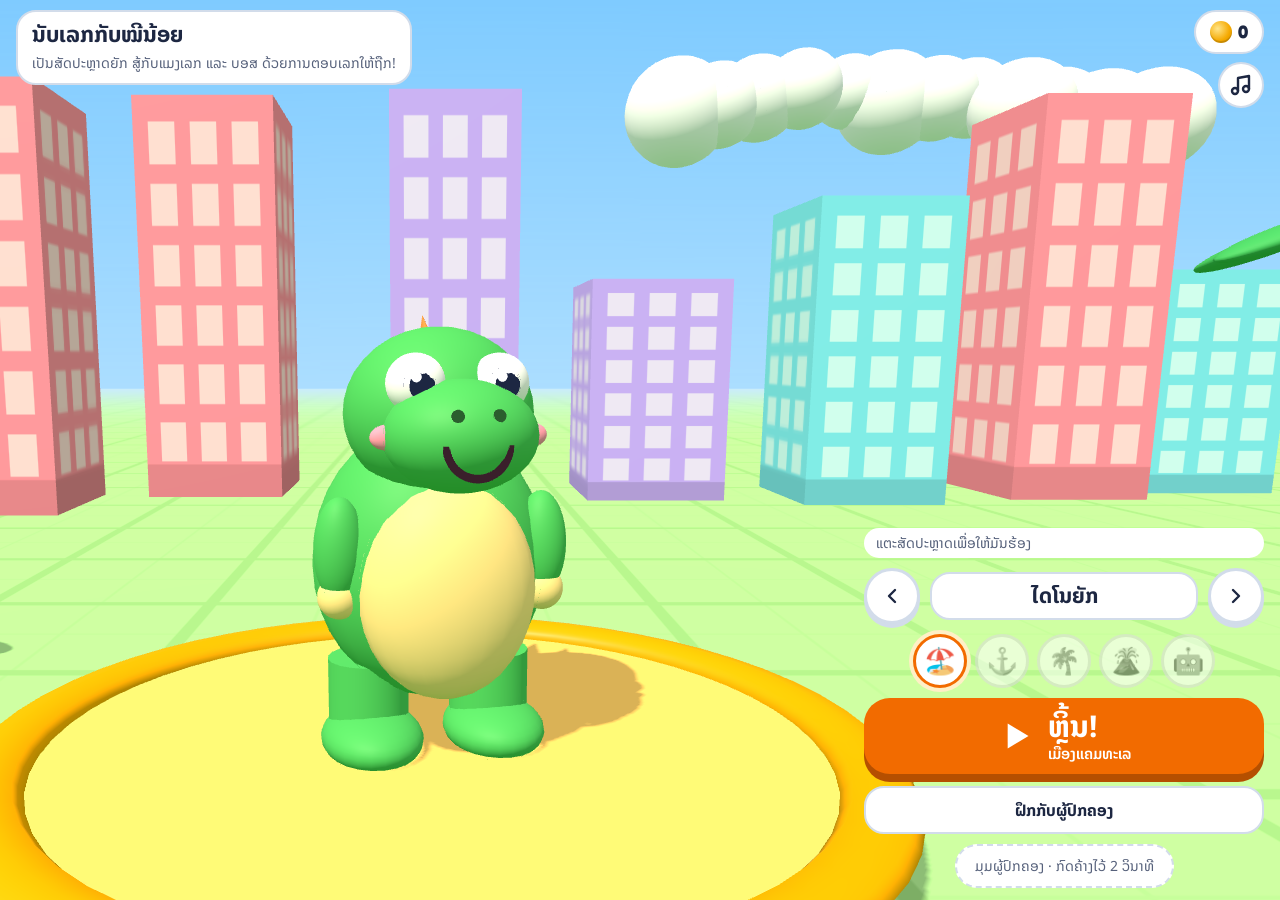
==== index.html @ ca99ade5 "Teach Grade 1 concepts with guided play and independent Lao exercises" ====
<!doctype html>
<html lang="lo">
<head>
<meta charset="utf-8">
<meta name="viewport" content="width=device-width, initial-scale=1, viewport-fit=cover">
<meta name="theme-color" content="#2F8BE0">
<meta name="description" content="ເກມເລກ 3D ສຳລັບເດັກນ້ອຍ · เกมเลข 3D สำหรับเด็ก">
<link rel="manifest" href="manifest.webmanifest">
<link rel="icon" type="image/png" sizes="48x48" href="icons/favicon-48.png">
<link rel="apple-touch-icon" href="icons/apple-touch-icon.png">
<meta name="mobile-web-app-capable" content="yes">
<meta name="apple-mobile-web-app-capable" content="yes">
<meta name="apple-mobile-web-app-status-bar-style" content="black-translucent">
<meta name="apple-mobile-web-app-title" content="ນັບເລກ">
<title>ນັບເລກກັບໝີນ້ອຍ</title>
<link rel="preconnect" href="https://fonts.googleapis.com">
<link rel="preconnect" href="https://fonts.gstatic.com" crossorigin>
<link rel="stylesheet" media="print" onload="this.media='all'" href="https://fonts.googleapis.com/css2?family=Fredoka:wght@500;600;700&family=Mali:wght@400;600;700&display=swap">
<link rel="stylesheet" media="print" onload="this.media='all'" href="https://fonts.googleapis.com/css2?family=Noto+Sans+Lao:wght@400;600;700&display=swap">
<style>
/* Layout: a full-screen 3D city (WebGL canvas) under thin HUD layers. Home shows the chosen monster on a
   stage with toy buttons below; play keeps the question card on top and the joystick and punch buttons
   at the bottom, so the fight happens in the band between them. */
:root {
  --sky-bg: #BFE8FF;
  --card: #FFFFFF; --ink: #1D2742; --ink-soft: #56617B; --line: #D2DCEA; --dim: #E6ECF5; --star-off: #D8DFEA;
  --scrim: rgba(16, 24, 44, 0.55);
  --sun: #F5A900; --sun-soft: #FFF0C6; --on-sun: #1D2742;
  --sky: #2B85DA; --sky-soft: #DCEBFC;
  --leaf: #1E9C5D; --leaf-soft: #D7F2E4;
  --tomato: #E64F3A; --tomato-soft: #FFE0D8;
  --grape: #8056E5; --grape-soft: #EBE2FF;
  --berry: #CF3F74; --berry-soft: #FCE0EB;
  --good: #178A52; --on-good: #FFFFFF;
  --cta: #F26B00; --cta-deep: #B54F00; --on-cta: #FFFFFF;
  --punch: #E64F3A; --punch-deep: #A8301F;
  --badge: #1D2742; --on-badge: #FFFFFF; --focus: #2B85DA;
  --font-text: "Noto Sans Lao", "Phetsarath OT", "Saysettha OT", "Lao UI", system-ui, sans-serif;
  --font-num: "Fredoka", "Noto Sans Lao", "Mali", system-ui, sans-serif;
  --font-emoji: "Apple Color Emoji", "Segoe UI Emoji", "Noto Color Emoji", sans-serif;
  --cell: clamp(22px, 6.6vw, 34px);
}
@media (prefers-color-scheme: dark) {
  :root:not([data-theme="light"]) {
    --sky-bg: #16203A; --card: #1B2338; --ink: #EEF2FB; --ink-soft: #A9B2C8; --line: #2D3852; --dim: #2A3450; --star-off: #36405A;
    --scrim: rgba(0, 0, 0, 0.62);
    --sun: #FFC23D; --sun-soft: #3A3014; --sky: #5FAEF6; --sky-soft: #15304D;
    --leaf: #3BCB84; --leaf-soft: #12382A; --tomato: #FF7A64; --tomato-soft: #40211B;
    --grape: #A88AFF; --grape-soft: #2B2348; --berry: #FF7AA8; --berry-soft: #3F1E2C;
    --good: #3BCB84; --on-good: #0B1F15; --cta: #FF8A2A; --cta-deep: #B95412; --on-cta: #2A1405;
    --punch: #FF7A64; --punch-deep: #B04A38; --badge: #EEF2FB; --on-badge: #111729; --focus: #5FAEF6;
    color-scheme: dark;
  }
}
:root[data-theme="dark"] {
  --sky-bg: #16203A; --card: #1B2338; --ink: #EEF2FB; --ink-soft: #A9B2C8; --line: #2D3852; --dim: #2A3450; --star-off: #36405A;
  --scrim: rgba(0, 0, 0, 0.62);
  --sun: #FFC23D; --sun-soft: #3A3014; --sky: #5FAEF6; --sky-soft: #15304D;
  --leaf: #3BCB84; --leaf-soft: #12382A; --tomato: #FF7A64; --tomato-soft: #40211B;
  --grape: #A88AFF; --grape-soft: #2B2348; --berry: #FF7AA8; --berry-soft: #3F1E2C;
  --good: #3BCB84; --on-good: #0B1F15; --cta: #FF8A2A; --cta-deep: #B95412; --on-cta: #2A1405;
  --punch: #FF7A64; --punch-deep: #B04A38; --badge: #EEF2FB; --on-badge: #111729; --focus: #5FAEF6;
  color-scheme: dark;
}
:root[data-lang="th"] { --font-text: "Mali", "Noto Sans Thai", "Leelawadee UI", "Thonburi", system-ui, sans-serif; }

[data-act="count"]   { --acc: var(--sun);    --acc-soft: var(--sun-soft); }
[data-act="symbols"] { --acc: var(--berry);  --acc-soft: var(--berry-soft); }
[data-act="add"]     { --acc: var(--leaf);   --acc-soft: var(--leaf-soft); }
[data-act="sub"]     { --acc: var(--tomato); --acc-soft: var(--tomato-soft); }
[data-act="ten"]     { --acc: var(--grape);  --acc-soft: var(--grape-soft); }

*, *::before, *::after { box-sizing: border-box; }
[hidden] { display: none !important; }
html, body { height: 100%; overflow: hidden; }
body {
  margin: 0; background: var(--sky-bg); color: var(--ink);
  font-family: var(--font-text); font-size: 17px; line-height: 1.55;
  -webkit-tap-highlight-color: transparent; -webkit-user-select: none; user-select: none; -webkit-touch-callout: none;
}
input { -webkit-user-select: text; user-select: text; }
button { font: inherit; color: inherit; cursor: pointer; touch-action: manipulation; }
:focus-visible { outline: 3px solid var(--focus); outline-offset: 3px; }
h1, h2, h3 { text-wrap: balance; }
.num { font-family: var(--font-num); font-variant-numeric: tabular-nums; }
.sr { position: absolute; width: 1px; height: 1px; overflow: hidden; clip: rect(0 0 0 0); white-space: nowrap; }
svg.i { width: 24px; height: 24px; fill: none; stroke: currentColor; stroke-width: 2.4; stroke-linecap: round; stroke-linejoin: round; }

#stage { position: fixed; inset: 0; width: 100%; height: 100%; display: block; touch-action: none; }
.screen {
  position: fixed; inset: 0; z-index: 2; display: flex; flex-direction: column; gap: 10px; pointer-events: none;
  padding-top: calc(10px + env(safe-area-inset-top, 0px));
  padding-bottom: calc(12px + env(safe-area-inset-bottom, 0px));
  padding-left: max(16px, env(safe-area-inset-left, 0px));
  padding-right: max(16px, env(safe-area-inset-right, 0px));
}
.screen > * { pointer-events: auto; }
.screen > .pass { pointer-events: none; flex: 1; min-height: 60px; }

.round-btn {
  width: 46px; height: 46px; flex: none; border-radius: 50%; padding: 0;
  display: grid; place-items: center; background: var(--card); border: 2.5px solid var(--line);
}
.round-btn.off { opacity: 0.5; }
.coin-chip {
  display: inline-flex; align-items: center; gap: 6px; min-height: 44px; padding: 0 14px;
  border-radius: 999px; background: var(--card); border: 2.5px solid var(--line); font-weight: 700; font-size: 18px;
}
.coin {
  width: 22px; height: 22px; flex: none; border-radius: 50%;
  background: radial-gradient(circle at 35% 35%, #FFE58A, #F5A900 60%, #C98A00);
  box-shadow: inset 0 -2px 0 rgba(0, 0, 0, 0.15);
}

/* ---------- home ---------- */
.home-top { display: flex; align-items: flex-start; justify-content: space-between; gap: 10px; }
.title-card { min-width: 0; padding: 8px 14px 10px; border-radius: 20px; background: var(--card); border: 2.5px solid var(--line); }
.title-card h1 { margin: 0; font-size: 22px; line-height: 1.35; }
.title-card p { margin: 2px 0 0; font-size: 14px; line-height: 1.5; color: var(--ink-soft); }
.top-tools { display: flex; flex-direction: column; align-items: flex-end; gap: 8px; flex: none; }
.voice-warn { margin: 0; padding: 8px 12px; border-radius: 14px; background: var(--sun-soft); font-size: 14px; }
.no3d { display: grid; gap: 10px; justify-items: center; padding: 16px; border-radius: 20px; background: var(--card); text-align: center; }
.no3d p { margin: 0; }
.hint-tap { align-self: center; padding: 4px 12px; border-radius: 999px; background: var(--card); color: var(--ink-soft); font-size: 14px; }
.monster-row { display: grid; grid-template-columns: auto 1fr auto; align-items: center; gap: 10px; }
.nav-btn {
  width: 56px; height: 56px; padding: 0; border-radius: 50%; display: grid; place-items: center;
  background: var(--card); border: 3px solid var(--line); box-shadow: 0 4px 0 var(--line);
}
.nav-btn:active { transform: translateY(3px); box-shadow: 0 1px 0 var(--line); }
.monster-card { min-width: 0; display: grid; gap: 4px; justify-items: center; padding: 8px 12px; border-radius: 20px; background: var(--card); border: 2.5px solid var(--line); text-align: center; }
.monster-card strong { font-size: 21px; line-height: 1.35; }
.monster-card small { font-size: 14px; color: var(--ink-soft); }
.buy-btn { display: inline-flex; align-items: center; gap: 6px; min-height: 44px; padding: 0 16px; border: 0; border-radius: 999px; background: var(--sun); color: var(--on-sun); font-weight: 700; }
.cities { display: flex; justify-content: center; gap: 8px; }
.city-chip {
  position: relative; width: 54px; height: 54px; padding: 0; border-radius: 50%; display: grid; place-items: center;
  background: var(--card); border: 3px solid var(--line); font-family: var(--font-emoji); font-size: 26px; line-height: 1;
}
.city-chip[aria-pressed="true"] { border-color: var(--cta); box-shadow: 0 0 0 4px var(--sun-soft); }
.city-chip:disabled { filter: grayscale(1); opacity: 0.55; cursor: default; }
.city-chip .done-mark {
  position: absolute; top: -4px; right: -4px; width: 22px; height: 22px; border-radius: 50%; display: grid; place-items: center;
  background: var(--good); color: var(--on-good); font-family: var(--font-num); font-size: 13px; font-weight: 700;
}
.play-btn {
  display: flex; align-items: center; justify-content: center; gap: 12px; min-height: 76px; padding: 6px 18px;
  border: 0; border-radius: 26px; background: var(--cta); color: var(--on-cta); box-shadow: 0 8px 0 var(--cta-deep);
  font-size: 30px; font-weight: 700; line-height: 1.2; text-align: left;
}
.play-btn:active { transform: translateY(5px); box-shadow: 0 3px 0 var(--cta-deep); }
.play-btn small { display: block; font-size: 15px; font-weight: 600; }
.play-btn svg { width: 40px; height: 40px; fill: currentColor; }
.home-actions { display: grid; gap: 12px; }
.home-actions .play-btn:disabled { opacity: 0.55; cursor: default; }
.home-foot { display: flex; justify-content: center; }
.gate { position: relative; overflow: hidden; min-height: 44px; padding: 0 18px; border-radius: 999px; background: var(--card); border: 2px dashed var(--line); color: var(--ink-soft); font-size: 14px; }
.gate-fill { position: absolute; inset: 0; background: var(--dim); transform: scaleX(0); transform-origin: left; }
.gate.holding .gate-fill { transform: scaleX(1); transition: transform 2s linear; }
.gate-text { position: relative; }

/* ---------- practice with a grown-up ---------- */
.practice {
  position: fixed; inset: 0; z-index: 2; overflow-y: auto; overscroll-behavior: contain;
  background: var(--sky-soft);
  padding: max(12px, env(safe-area-inset-top)) max(12px, env(safe-area-inset-right))
    max(16px, env(safe-area-inset-bottom)) max(12px, env(safe-area-inset-left));
}
.practice-shell { max-width: 560px; margin: 0 auto; display: grid; gap: 12px; }
.practice-header { display: flex; align-items: center; gap: 10px; }
.practice-header h1 { font-size: clamp(20px, 5.2vw, 27px); margin: 0; }
.practice-panel { display: grid; gap: 12px; padding: clamp(12px, 4vw, 24px); border: 2px solid var(--line); border-radius: 22px; background: var(--card); }
.practice-panel h2, .practice-panel p { margin: 0; }
.practice-panel h2 { font-size: 20px; }
.practice-rounds, .practice-answer-actions { display: flex; gap: 8px; }
.practice-rounds .btn, .practice-answer-actions .btn { flex: 1; min-width: 0; padding-inline: 8px; }
.practice-rounds [aria-pressed="true"] { background: var(--sky-soft); border-color: var(--sky); }
.practice-outcome { display: grid; gap: 8px; }
.practice-drawing { display: grid; gap: 8px; }
.practice-drawing-head { display: flex; align-items: center; justify-content: space-between; gap: 8px; }
.practice-drawing-head h3 { margin: 0; font-size: 16px; }
.practice-drawing-head .practice-creature { --creature-size: 42px; }
.practice-drawing-title { display: flex; align-items: center; gap: 4px; }
.practice-canvas {
  display: block; width: 100%; height: clamp(124px, 24dvh, 235px); min-height: 124px;
  border-radius: 14px; outline: 2px solid var(--line); outline-offset: -2px;
  background: #fff; touch-action: none; cursor: crosshair;
}
.practice-canvas[data-sides] {
  background: #fff repeating-linear-gradient(to bottom, #a8bbd1 0 4px, transparent 4px 9px) center / 1px 100% no-repeat;
}
.practice-sketch-tools { display: flex; gap: 8px; }
.practice-sketch-tools .btn, .practice-drawing-head .btn { min-height: 44px; padding-inline: 9px; font-size: 14px; }
.practice-ink { display: grid; place-items: center; width: 44px; }
.practice-ink::before { content: ""; background: var(--ink-color); width: 19px; height: 19px; border-radius: 50%; }
.practice-ink[aria-pressed="true"] { border-color: var(--focus); }
.practice-sketch-tools .btn:disabled { opacity: 0.55; cursor: default; }
.practice-lesson {
  display: flex; align-items: center; gap: 12px; padding: 12px;
  background: var(--card); border: 2px solid var(--line); border-radius: 16px; text-align: start;
}
.practice-lesson:hover { border-color: var(--sky); }
.practice-lesson strong, .practice-lesson small { display: block; }
.practice-lesson small { color: var(--ink-soft); }
.practice-lesson .lesson-level { font-weight: 700; }
.practice-sign {
  display: grid; place-items: center; flex: 0 0 58px; height: 58px; border-radius: 12px;
  background: var(--sun-soft);
}
#practiceSub .practice-sign { background: var(--sky-soft); }
#practiceCompareLesson .practice-sign { background: var(--leaf-soft); }
#practiceFill .practice-sign { background: var(--grape-soft); }
.practice-progress { display: flex; align-items: baseline; justify-content: space-between; gap: 8px; }
.practice-progress span { color: var(--ink-soft); white-space: nowrap; font-size: 15px; }
.practice-equation { display: flex; align-items: center; justify-content: center; gap: 8px; font-size: clamp(32px, 9vw, 48px); font-weight: 700; line-height: 1.1; }
.practice-equation .blank { display: grid; place-items: center; min-width: 48px; min-height: 48px; padding: 0 5px; border: 2px dashed var(--sky); border-radius: 12px; }
.practice-bond { display: grid; grid-template-columns: 1fr 1fr; justify-items: center; width: min(100%, 220px); margin: 0 auto; }
.practice-bond small { font: 600 14px/1.5 var(--font-text); color: var(--ink-soft); }
#practiceBondWholeLabel { grid-column: 1 / -1; }
.practice-bond span {
  display: grid; place-items: center; width: 52px; height: 52px; border: 2px solid var(--sky);
  border-radius: 12px; background: var(--sky-soft); font-size: 30px; font-weight: 700; line-height: 1;
}
#practiceBondWhole { grid-column: 1 / -1; background: var(--card); }
#practiceBondOther { border-color: var(--sun); background: var(--sun-soft); }
.practice-bond .blank { border-style: dashed; }
.practice-equation .filled, .practice-bond .filled {
  padding-inline: 6px; border-radius: 8px; background: var(--leaf-soft); box-shadow: inset 0 -3px var(--leaf);
}
.practice-bond-links { grid-column: 1 / -1; width: 50%; height: 26px; display: grid; grid-template-columns: 1fr 1fr; }
.practice-bond-links::before, .practice-bond-links::after {
  content: ""; background: linear-gradient(to bottom right, transparent calc(50% - 1px), var(--ink-soft) 50%, transparent calc(50% + 1px));
}
.practice-bond-links::after { transform: scaleX(-1); }
.practice-instruction { display: flex; justify-content: space-between; align-items: center; gap: 8px; font-weight: 700; }
#practiceSpeak { font-family: var(--font-emoji); font-size: 23px; }
.practice-compare { display: grid; grid-template-columns: repeat(2, minmax(0, 1fr)); gap: 8px; }
.practice-compare-row {
  display: grid; align-content: start; min-width: 0; min-height: 48px; gap: 4px; padding: 6px;
  text-align: start; color: var(--ink); border: 2px solid var(--sky); border-radius: 10px; background: var(--sky-soft);
}
.practice-compare-row[data-second] { background: var(--sun-soft); }
.practice-compare-row[data-second]:enabled { border-color: var(--sun); }
.practice-compare-row:enabled { box-shadow: 0 3px 0 var(--line); }
.practice-compare-row:enabled:active { transform: translateY(2px); }
.practice-compare-row:disabled { opacity: 1; cursor: default; border-color: transparent; }
.practice-compare-row[data-wrong] { border-style: dashed; }
.practice-compare-row strong { font-size: 14px; }
.practice-compare-stars { display: grid; grid-template-columns: repeat(5, minmax(0, 1fr)); gap: 2px; }
.practice-compare-stars > span {
  display: grid; place-items: center; min-height: 25px; border: 1px solid transparent;
  border-radius: 6px; color: var(--ink); font-size: clamp(15px, 5vw, 24px); line-height: 1;
}
.practice-compare-stars .extra { border: 1px dashed var(--ink-soft); background: var(--card); }
.practice-compare-stars .empty { border: 1px dotted var(--ink-soft); opacity: 0.55; }
.practice-creature {
  display: inline-block; flex: none; width: var(--creature-size, 36px); max-width: 100%; aspect-ratio: 1;
  background: url("icons/practice-creatures.webp") var(--species, 0%) var(--stage, 0%) / 400% 300% no-repeat;
}
.practice-creature[data-species="sub"] { --species: 33.3333%; }
.practice-creature[data-species="compare"] { --species: 66.6667%; }
.practice-creature[data-species="fill"] { --species: 100%; }
.practice-creature[data-stage="1"] { --stage: 50%; }
.practice-creature[data-stage="2"] { --stage: 100%; }
.practice-sign .practice-creature { --creature-size: 55px; }
.practice-compare-stars .practice-creature { --creature-size: 30px; max-width: calc(100% - 3px); }
.practice-part .practice-creature { --creature-size: 30px; }
.practice-companion { display: flex; align-items: center; gap: 10px; padding: 8px 12px; border-radius: 14px; background: var(--leaf-soft); }
.practice-companion .practice-creature { --creature-size: 66px; }
.practice-companion strong, .practice-companion small { display: block; }
#practiceGrowth .practice-creature { animation: pop 0.35s ease-out; }
.practice-tray {
  width: min(100%, 332px); margin: 0 auto; display: grid; grid-template-columns: repeat(5, minmax(0, 1fr));
  gap: clamp(3px, 1.4vw, 8px); padding: 6px; border-radius: 14px; background: var(--sky-soft);
}
.practice-cell {
  display: grid; place-items: center; position: relative;
  min-width: 0; min-height: 44px; padding: 0; aspect-ratio: 1;
  border: 2px solid transparent; border-radius: 10px;
  background: #DCEBFC; color: #174B7D; font-size: clamp(22px, 7vw, 34px); line-height: 1;
}
.practice-cell:disabled { cursor: default; }
.practice-cell.empty { border: 2px dashed var(--sky); background: var(--card); color: var(--ink-soft); }
.practice-cell.added { background: #FFE29A; color: #774300; border-radius: 50%; animation: pop 0.2s ease-out; }
.practice-cell.removed { border: 2px dashed var(--line); background: var(--card); color: var(--ink-soft); }
.practice-cell[data-next] { border: 3px solid var(--ink); box-shadow: 0 0 0 2px var(--card); }
.practice-cell[data-next]::after {
  content: "👆"; position: absolute; right: -3px; bottom: -3px; font: 19px/1 var(--font-emoji); pointer-events: none;
}
.practice-tray[data-count-added] .practice-cell:not(.added) { opacity: 0.6; }
.practice-cell[data-count]::after {
  content: attr(data-count); position: absolute; bottom: -1px; right: -1px; display: grid; place-items: center;
  min-width: 19px; height: 19px; padding-inline: 2px; border-radius: 50%;
  background: #774300; color: white; font: 700 14px/1 var(--font-num);
}
.practice-counting { display: grid; gap: 4px; }
.practice-number-line { position: relative; padding: 30px 0 0; margin: 0 15px; }
.practice-ticks { position: relative; height: 30px; border-top: 2px solid var(--ink-soft); }
.practice-tick { position: absolute; top: -1px; width: 10%; }
.practice-tick:last-child { width: 0; }
.practice-tick::before {
  content: ""; position: absolute; left: -2px; top: -3px; width: 4px; height: 6px; background: var(--ink-soft);
}
.practice-tick.start::before {
  top: -5px; left: -5px; width: 10px; height: 10px; background: var(--card); border: 2px solid var(--ink); border-radius: 50%;
}
.practice-tick.hop::after {
  content: ""; position: absolute; bottom: 100%; left: 0; width: 100%; height: 11px;
  border: 2px solid var(--sky); border-bottom: 0; border-radius: 50% 50% 0 0 / 100% 100% 0 0;
}
.practice-tick > span {
  position: absolute; top: 5px; left: 0; transform: translateX(-50%); min-width: 20px; padding: 0 2px;
  border-radius: 5px; text-align: center; font-size: 15px; font-weight: 700; line-height: 21px;
}
.practice-tick.current > span { background: var(--ink); color: var(--card); }
.practice-number-line .practice-creature {
  --creature-size: 28px; position: absolute; top: -2px; transform: translateX(-50%); transition: left 160ms ease-out;
}
.practice-count { display: flex; flex-wrap: wrap; justify-content: center; gap: 4px 8px; font-size: 15px; font-weight: 700; }
.practice-count span { padding: 2px 8px; border-radius: 6px; background: var(--sky-soft); }
.practice-count span + span { background: var(--sun-soft); }
.practice-choices { display: grid; grid-template-columns: repeat(3, minmax(0, 1fr)); gap: 8px; }
.practice-choices .btn { min-height: 52px; padding: 0; font-size: 28px; }
.practice-choices small { display: block; font: 600 14px/1.4 var(--font-text); }
.practice-choices[data-groups] { grid-template-columns: 1fr; }
.practice-choices[data-groups] button:not([value="="]) { display: none; }
.practice-choices[data-groups] button[value="="] { display: flex; gap: 8px; align-items: center; justify-content: center; }
.practice-choices [data-wrong] { border-color: var(--sun); background: var(--sun-soft); }
.practice-model { display: grid; gap: 10px; padding: 12px; border: 2px solid var(--line); border-radius: 16px; }
.practice-model h3 { margin: 0; font-size: 17px; }
.practice-model-stars {
  display: grid; padding: 5px; border: 2px solid var(--sky); border-radius: 12px;
  min-width: 0; gap: 3px; transition: gap 0.2s;
}
.practice-model-stars[data-split] { gap: 14px; border-color: transparent; }
.practice-part {
  display: grid; grid-auto-flow: column; grid-auto-columns: minmax(0, 1fr); place-items: center;
  min-height: 42px; min-width: 0; border: 2px solid transparent; border-radius: 7px;
  background: #DCEBFC; color: #174B7D; font-size: clamp(16px, 4.5vw, 25px); line-height: 1;
}
.practice-part.other { background: #FFE29A; color: #774300; border-radius: 999px; }
.practice-model-stars[data-split] .practice-part:first-child { border: 2px dashed #3873A9; }
.practice-model-labels { display: flex; flex-wrap: wrap; gap: 4px 8px; font-size: 14px; font-weight: 700; }
.practice-model-labels span { padding: 2px 8px; border-radius: 7px; background: #DCEBFC; color: #174B7D; }
.practice-model-labels span + span { border-radius: 999px; background: #FFE29A; color: #774300; }
.practice-model-equation { text-align: center; font-size: 30px; font-weight: 700; line-height: 1.25; }
.practice-guide { padding: 0 12px; border-radius: 12px; background: var(--sky-soft); font-size: 15px; }
.practice-guide summary { min-height: 44px; padding-block: 10px; cursor: pointer; font-weight: 700; }
.practice-guide[open] > span { display: block; padding-bottom: 10px; }
.practice .btn.cta { background: var(--sun); border-color: var(--sun); color: var(--on-sun); box-shadow: 0 4px 0 var(--cta-deep); }

/* ---------- play: HUD and question card ---------- */
.hud { display: flex; align-items: center; gap: 8px; }
.hud-mid { flex: 1; min-width: 0; display: flex; justify-content: center; }
.pips { display: flex; gap: 5px; padding: 9px 12px; border-radius: 999px; background: var(--card); border: 2.5px solid var(--line); }
.pip { width: 16px; height: 16px; border-radius: 5px; background: var(--dim); }
.pip.on { background: var(--sun); }
.boss-bar { width: 100%; max-width: 240px; display: grid; gap: 4px; padding: 5px 12px 7px; border-radius: 14px; background: var(--card); border: 2.5px solid var(--line); font-size: 14px; font-weight: 700; line-height: 1.3; }
.hp { display: block; height: 12px; overflow: hidden; border-radius: 999px; background: var(--dim); }
.hp-fill { display: block; width: 100%; height: 100%; border-radius: 999px; background: var(--good); transition: width 0.4s ease, background-color 0.3s; }
.hp-fill.mid { background: var(--sun); }
.hp-fill.low { background: var(--tomato); }

.qcard {
  width: 100%; max-width: 560px; margin: 0 auto; display: flex; flex-direction: column; gap: 8px;
  padding: 10px 12px 12px; border-radius: 22px; background: var(--card); border: 2.5px solid var(--line);
  box-shadow: 0 6px 0 rgba(16, 36, 28, 0.14);
}
.q-head { display: flex; align-items: center; gap: 10px; }
.q-bear, .cut-bear {
  width: 46px; height: 46px; flex: none; padding: 0; border-radius: 50%; display: grid; place-items: center;
  background: var(--sun-soft); border: 2.5px solid var(--sun); font-family: var(--font-emoji); font-size: 26px; line-height: 1;
}
.talk { animation: talk 0.45s ease-in-out 2; }
#prompt { flex: 1; min-width: 0; margin: 0; font-size: 18px; font-weight: 600; line-height: 1.6; }
:root[data-lang="lo"] #prompt, :root[data-lang="lo"] #cutText { line-height: 1.75; }
#scene { display: flex; flex-direction: column; gap: 6px; }
#scene:empty { display: none; }
.scene-body { display: flex; flex-direction: column; align-items: center; gap: 6px; }
.trays { display: flex; flex-direction: column; align-items: center; gap: 6px; }
.tray { display: grid; grid-template-columns: repeat(5, var(--cell)); gap: 4px; padding: 6px; border-radius: 12px; background: var(--acc-soft); }
.tray.none { display: block; padding: 8px 16px; color: var(--ink-soft); font-size: 15px; }
.obj {
  position: relative; width: var(--cell); height: var(--cell); padding: 0; border: 0; border-radius: 9px;
  display: grid; place-items: center; background: transparent;
  font-family: var(--font-emoji); font-size: calc(var(--cell) * 0.66); line-height: 1;
}
button.obj:active { transform: scale(0.9); }
.obj.counted { background: var(--card); }
.obj.counted::after {
  content: attr(data-n); position: absolute; top: -7px; right: -7px; min-width: 21px; height: 21px; padding: 0 5px;
  border-radius: 11px; background: var(--badge); color: var(--on-badge); font: 600 13px/21px var(--font-num); text-align: center;
}
.obj.pop { animation: pop 0.32s ease; }
.obj.wiggle { animation: shake 0.3s ease; }
.obj.leaving { outline: 2px dashed var(--ink-soft); outline-offset: -3px; }
.obj.leaving .emo { opacity: 0.25; filter: grayscale(1); }
.obj.slot { border: 2px dashed var(--acc); background: var(--card); }
.obj.slot .emo { opacity: 0; }
.obj.slot.counted .emo { opacity: 0.4; }
.plus { font-size: 30px; font-weight: 700; line-height: 1; color: var(--ink-soft); }
.scene-foot { display: flex; align-items: center; justify-content: space-between; gap: 8px; color: var(--ink-soft); font-size: 13px; }
.recount { display: inline-flex; align-items: center; gap: 4px; min-height: 40px; padding: 0 12px; border-radius: 999px; border: 2px solid var(--line); background: var(--card); color: var(--ink); font-size: 14px; }
.recount svg.i { width: 16px; height: 16px; }
.expr { display: flex; align-items: center; justify-content: center; gap: 10px; font-size: 34px; font-weight: 700; line-height: 1; padding-block: 2px; }
.expr:empty { display: none; }
.expr .unit { font-family: var(--font-text); font-size: 20px; font-weight: 600; }
.expr .q, .big-eq .q, .sym .q {
  display: inline-grid; place-items: center; min-width: 46px; height: 46px; padding: 0 6px;
  border: 3px dashed var(--acc); border-radius: 12px;
}
.expr .q.filled, .big-eq .q.filled, .sym .q.filled { border-style: solid; border-color: var(--good); background: var(--good); color: var(--on-good); }
.big-eq { display: flex; align-items: center; justify-content: center; gap: 10px; flex-wrap: wrap; font-size: 44px; font-weight: 700; line-height: 1; padding-block: 4px; }
.help-row { display: flex; flex-direction: column; align-items: center; gap: 6px; color: var(--ink-soft); font-size: 14px; text-align: center; }
.help-btn { min-height: 44px; padding: 0 16px; border-radius: 999px; border: 2px dashed var(--acc); background: var(--acc-soft); color: var(--ink); font-size: 15px; font-weight: 600; }
.sym { --cell: 15px; display: grid; grid-template-columns: 1fr auto 1fr; align-items: start; gap: 8px; width: 100%; }
@media (min-width: 480px) { .sym { --cell: 20px; } }
.sym-col { display: flex; flex-direction: column; align-items: center; gap: 6px; min-width: 0; }
.sym-num { font-size: 44px; font-weight: 700; line-height: 1.1; }
.sym .tray { gap: 3px; padding: 5px; }
.dot { width: var(--cell); height: var(--cell); border-radius: 50%; background: var(--acc); }
.dot.extra { background: var(--sun); box-shadow: 0 0 0 3px var(--sun-soft); }
.float.combo { background: var(--sun); color: var(--on-sun); font-size: 20px; }
#game .qcard { background: var(--card); }
@supports (background: color-mix(in srgb, red 50%, transparent)) {
  #game .qcard { background: color-mix(in srgb, var(--card) 90%, transparent); }
}
/* phones held upright: only the padding gets tighter; text, numbers and things to tap keep their size */
@media (orientation: portrait) {
  #game .qcard { gap: 6px; padding: 8px 10px 10px; border-radius: 20px; }
  #game #prompt { line-height: 1.5; }
}
.combo-tag { align-self: center; padding: 3px 14px; border-radius: 999px; background: var(--sun); color: var(--on-sun); font-size: 15px; font-weight: 700; }

/* ---------- play: thumbs ---------- */
.controls { position: fixed; inset: auto 0 0 0; z-index: 5; height: 0; pointer-events: none; }
.act-btn, .super-btn { position: fixed; pointer-events: auto; border: 0; display: grid; place-items: center; }
.act-btn {
  right: max(18px, calc(env(safe-area-inset-right, 0px) + 12px)); bottom: calc(22px + env(safe-area-inset-bottom, 0px));
  width: 96px; height: 96px; border-radius: 50%; background: var(--punch); box-shadow: 0 7px 0 var(--punch-deep);
  font-family: var(--font-emoji); font-size: 46px; line-height: 1;
}
.act-btn:active { transform: translateY(5px); box-shadow: 0 2px 0 var(--punch-deep); }
.super-btn {
  right: max(126px, calc(env(safe-area-inset-right, 0px) + 120px)); bottom: calc(34px + env(safe-area-inset-bottom, 0px));
  width: 74px; height: 74px; padding: 6px; border-radius: 50%;
  background: conic-gradient(var(--sun) calc(var(--charge, 0) * 120deg), var(--dim) 0);
}
.super-btn span { width: 100%; height: 100%; border-radius: 50%; display: grid; place-items: center; background: var(--card); font-family: var(--font-emoji); font-size: 30px; line-height: 1; }
.super-btn.ready { animation: ready 0.9s ease-in-out infinite; }
.controls.off .act-btn, .controls.off .super-btn { opacity: 0.4; }
.stick-hint {
  position: fixed; left: max(18px, env(safe-area-inset-left, 0px)); bottom: calc(36px + env(safe-area-inset-bottom, 0px));
  max-width: calc(100% - 260px); padding: 6px 12px; border-radius: 999px; background: var(--card); color: var(--ink-soft); font-size: 14px; line-height: 1.5;
}
.joy { position: fixed; z-index: 6; width: 132px; height: 132px; margin: -66px 0 0 -66px; border-radius: 50%; background: rgba(255, 255, 255, 0.28); border: 3px solid rgba(255, 255, 255, 0.8); pointer-events: none; }
.joy-knob { position: absolute; left: 50%; top: 50%; width: 58px; height: 58px; margin: -29px 0 0 -29px; border-radius: 50%; background: rgba(255, 255, 255, 0.92); box-shadow: 0 3px 8px rgba(0, 0, 0, 0.25); }

/* ---------- story scenes ---------- */
.cut {
  position: fixed; z-index: 8; left: 0; right: 0; bottom: 0; pointer-events: none;
  padding-top: 14px; padding-bottom: calc(18px + env(safe-area-inset-bottom, 0px));
  padding-left: max(16px, env(safe-area-inset-left, 0px)); padding-right: max(16px, env(safe-area-inset-right, 0px));
}
.cut-box {
  pointer-events: auto; max-width: 620px; margin: 0 auto; display: flex; align-items: center; gap: 12px;
  padding: 12px 14px; border-radius: 22px; background: var(--card); border: 3px solid var(--line); box-shadow: 0 8px 0 rgba(0, 0, 0, 0.15);
  animation: rise-in 0.35s ease;
}
#cutText { flex: 1; min-width: 0; margin: 0; font-size: 19px; font-weight: 600; line-height: 1.6; }
.cut-skip {
  position: fixed; z-index: 9; top: calc(12px + env(safe-area-inset-top, 0px)); right: max(16px, env(safe-area-inset-right, 0px));
  min-height: 44px; padding: 0 18px; border-radius: 999px; background: var(--card); border: 2.5px solid var(--line); font-weight: 700;
}

/* ---------- floating numbers, toast, win card ---------- */
.floats { position: fixed; inset: 0; z-index: 7; pointer-events: none; overflow: hidden; }
.float { position: absolute; padding: 2px 12px; border-radius: 999px; font-size: 22px; font-weight: 700; white-space: nowrap; transform: translate(-50%, -100%); animation: rise 0.95s ease-out forwards; }
.float.dmg { background: var(--punch); color: var(--on-cta); font-family: var(--font-num); font-size: 26px; }
.float.coin { background: var(--sun); color: var(--on-sun); font-family: var(--font-num); }
.float.say { background: var(--card); color: var(--ink); font-size: 18px; }
.toast {
  position: fixed; z-index: 20; left: 50%; bottom: calc(140px + env(safe-area-inset-bottom, 0px)); translate: -50% 0;
  max-width: calc(100% - 32px); padding: 10px 20px; border-radius: 999px; background: var(--badge); color: var(--on-badge);
  font-size: 17px; font-weight: 700; text-align: center; animation: pop 0.35s ease;
}
.overlay {
  position: fixed; inset: 0; z-index: 30; display: grid; place-items: center; background: var(--scrim);
  padding-top: calc(20px + env(safe-area-inset-top, 0px)); padding-bottom: calc(20px + env(safe-area-inset-bottom, 0px));
  padding-left: max(16px, env(safe-area-inset-left, 0px)); padding-right: max(16px, env(safe-area-inset-right, 0px));
}
.win-card { width: 100%; max-width: 420px; display: grid; gap: 10px; justify-items: center; padding: 24px 20px; border-radius: 28px; background: var(--card); text-align: center; animation: pop 0.45s ease; }
.win-card h2 { margin: 0; font-size: 30px; line-height: 1.35; }
.win-card p { margin: 0; color: var(--ink-soft); font-size: 17px; }
.rating { display: flex; gap: 10px; color: var(--star-off); }
.rating svg { width: 54px; height: 54px; }
.rating .on { color: var(--sun); }
.win-coins { display: inline-flex; align-items: center; gap: 8px; padding: 6px 16px; border-radius: 999px; background: var(--sun-soft); font-weight: 700; }
.win-actions { display: grid; gap: 12px; width: 100%; margin-top: 6px; }
.btn { min-height: 60px; padding: 0 20px; border-radius: 20px; background: var(--card); border: 2.5px solid var(--line); box-shadow: 0 5px 0 var(--line); font-size: 20px; font-weight: 700; }
.btn:active { transform: translateY(4px); box-shadow: 0 1px 0 var(--line); }
.btn.cta { background: var(--cta); border-color: var(--cta); color: var(--on-cta); box-shadow: 0 5px 0 var(--cta-deep); }
.btn.small { min-height: 48px; font-size: 16px; box-shadow: none; }
.btn.small:active { transform: none; }
.btn.warn { background: var(--tomato); border-color: var(--tomato); color: var(--on-cta); }

/* ---------- parent corner ---------- */
.sheet-wrap { position: fixed; inset: 0; z-index: 40; display: flex; align-items: flex-end; justify-content: center; padding-top: calc(24px + env(safe-area-inset-top, 0px)); background: var(--scrim); }
.sheet {
  width: 100%; max-width: 600px; max-height: 100%; overflow: auto; background: var(--card); border-radius: 26px 26px 0 0;
  padding-top: 18px; padding-bottom: calc(26px + env(safe-area-inset-bottom, 0px));
  padding-left: max(18px, env(safe-area-inset-left, 0px)); padding-right: max(18px, env(safe-area-inset-right, 0px));
  -webkit-user-select: text; user-select: text;
}
.sheet-head { display: flex; align-items: center; justify-content: space-between; gap: 12px; margin-bottom: 8px; }
.sheet h2 { margin: 0; font-size: 24px; }
.sheet h3 { margin: 22px 0 8px; font-size: 18px; }
.sheet-note { margin: 4px 0 10px; color: var(--ink-soft); font-size: 15px; }
.lang-row { display: grid; gap: 6px; margin-top: 10px; }
.lang-row > span { font-size: 15px; font-weight: 600; color: var(--ink-soft); }
.seg { display: grid; grid-template-columns: 1fr 1fr; gap: 4px; padding: 4px; border-radius: 16px; background: var(--dim); }
.seg button { min-height: 48px; border: 0; border-radius: 12px; background: transparent; color: var(--ink-soft); font-size: 18px; font-weight: 700; }
.seg button[aria-checked="true"] { background: var(--card); color: var(--ink); box-shadow: 0 2px 0 var(--line); }
.seg button[data-lang="lo"] { font-family: "Noto Sans Lao", system-ui, sans-serif; }
.seg button[data-lang="th"] { font-family: "Mali", "Noto Sans Thai", system-ui, sans-serif; }
.field { display: grid; gap: 6px; margin-top: 10px; }
.field label { font-size: 15px; font-weight: 600; color: var(--ink-soft); }
.field input { min-height: 52px; padding: 0 14px; border-radius: 14px; border: 2px solid var(--line); background: var(--dim); color: var(--ink); font: inherit; }
.switches { display: grid; gap: 2px; margin-top: 10px; }
.switch { display: flex; align-items: center; gap: 12px; min-height: 46px; font-size: 17px; cursor: pointer; }
.switch input { width: 26px; height: 26px; flex: none; accent-color: var(--good); }
.voice-note { margin: 8px 0; padding: 10px 14px; border-radius: 14px; background: var(--dim); font-size: 15px; line-height: 1.55; }
.voice-note[data-state="warn"] { background: var(--sun-soft); }
.voice-note[data-state="ok"] { background: var(--leaf-soft); }
.prows { display: grid; gap: 8px; }
.prow { display: grid; grid-template-columns: 1fr auto; align-items: center; gap: 4px 12px; padding: 10px 12px; border-radius: 14px; background: var(--dim); }
.prow strong { font-size: 16px; }
.prow small { grid-column: 1; color: var(--ink-soft); font-size: 14px; }
.pstep { grid-row: 1 / span 2; grid-column: 2; display: flex; align-items: center; gap: 6px; }
.pstep button { width: 44px; height: 44px; padding: 0; border-radius: 50%; border: 2px solid var(--line); background: var(--card); font-family: var(--font-num); font-size: 22px; font-weight: 700; }
.pstep b { min-width: 58px; text-align: center; font-size: 15px; }
.pstep button:disabled { opacity: 0.35; cursor: default; }
.install { display: grid; gap: 6px; justify-items: start; margin-top: 14px; padding: 12px 14px; border-radius: 16px; background: var(--sky-soft); }
.install h3 { margin: 0; }
.install .sheet-note { margin: 0; color: var(--ink); }
.days { display: grid; gap: 6px; }
.day { display: grid; gap: 6px; padding: 8px 12px; border-radius: 12px; background: var(--dim); font-size: 14px; }
.day-bar { display: block; height: 8px; overflow: hidden; border-radius: 999px; background: var(--line); }
.day-bar span { display: block; height: 100%; border-radius: 999px; background: var(--good); }
.chips { display: flex; flex-wrap: wrap; gap: 6px; }
.chip { padding: 4px 12px; border-radius: 999px; background: var(--dim); font-size: 17px; font-weight: 600; }
.chips .empty { color: var(--ink-soft); font-family: var(--font-text); font-size: 15px; }
.tips { margin: 0; padding-left: 22px; display: grid; gap: 6px; font-size: 15px; line-height: 1.6; }
.danger { display: grid; gap: 10px; margin-top: 22px; }
.danger-ask { display: grid; gap: 10px; padding: 12px; border-radius: 14px; background: var(--tomato-soft); font-size: 15px; }
.danger-ask div { display: flex; flex-wrap: wrap; gap: 10px; }

.confetti span { position: fixed; z-index: 35; top: -48px; font-family: var(--font-emoji); font-size: 30px; pointer-events: none; animation: fall linear forwards; }

/* ---------- wide screens (phones held sideways, tablets, computers): the city keeps the middle of the
   screen like a real game. The question card becomes a slim quest panel on the left, and the home
   buttons stack in a column on the right. ---------- */
@media (orientation: landscape) {
  #home { display: grid; grid-template-columns: minmax(0, 1fr) minmax(270px, min(36%, 400px)); grid-template-rows: auto minmax(0, 1fr) auto auto auto auto auto; column-gap: 16px; row-gap: 10px; }
  #home > .home-top { grid-column: 1 / -1; }
  #home > .pass { grid-column: 1; grid-row: 2 / -1; min-height: 0; }
  #home > :not(.home-top):not(.pass) { grid-column: 2; }
  #home > .voice-warn, #home > .no3d { grid-row: 2; align-self: end; }
  #home > .hint-tap { grid-row: 3; }
  #home > .monster-row { grid-row: 4; }
  #home > .cities { grid-row: 5; }
  #home > .home-actions { grid-row: 6; }
  #home > .home-foot { grid-row: 7; }
  #game .qcard {
    position: fixed; z-index: 3; margin: 0; --cell: 24px; gap: 6px; padding: 8px 10px 10px;
    top: calc(66px + env(safe-area-inset-top, 0px)); left: max(12px, env(safe-area-inset-left, 0px));
    width: clamp(240px, 25vw, 330px); max-height: calc(100% - 150px - env(safe-area-inset-top, 0px) - env(safe-area-inset-bottom, 0px));
    overflow-y: auto; border-radius: 20px; box-shadow: 0 4px 0 rgba(16, 36, 28, 0.12);
  }
  #game .q-bear { width: 40px; height: 40px; font-size: 22px; }
  #game #prompt { font-size: 16px; line-height: 1.5; }
  #game .expr { font-size: 28px; }
  #game .expr .q, #game .big-eq .q, #game .sym .q { min-width: 40px; height: 40px; }
  #game .big-eq { font-size: 34px; }
  #game .sym-num { font-size: 34px; }
  #game .sym { --cell: 14px; }
  #game .scene-foot { flex-wrap: wrap; }
  .stick-hint { max-width: 34vw; }
}
@media (orientation: landscape) and (max-height: 560px) {
  #home > .hint-tap { display: none; }
  #home .play-btn { min-height: 60px; font-size: 26px; }
  #home .nav-btn { width: 48px; height: 48px; }
  #home .city-chip { width: 46px; height: 46px; font-size: 22px; }
  #home .monster-card { padding: 4px 10px; }
  .title-card p { display: none; }
  #game .qcard { --cell: 20px; width: min(300px, 38vw); }
}
@media (max-height: 700px) {
  #home { overflow-y: auto; }
  #home > .pass { min-height: 20px; }
  #home > .hint-tap { display: none; }
  #home .play-btn { min-height: 60px; }
}

@keyframes pop { 0% { transform: scale(0.7); } 60% { transform: scale(1.1); } 100% { transform: scale(1); } }
@keyframes shake { 0%, 100% { translate: 0; } 25% { translate: -6px; } 75% { translate: 6px; } }
@keyframes talk { 0%, 100% { transform: rotate(0); } 30% { transform: rotate(-8deg) scale(1.06); } 70% { transform: rotate(6deg); } }
@keyframes rise { 0% { opacity: 0; margin-top: 10px; } 20% { opacity: 1; margin-top: 0; } 100% { opacity: 0; margin-top: -46px; } }
@keyframes rise-in { from { opacity: 0; transform: translateY(16px); } to { opacity: 1; transform: none; } }
@keyframes ready { 0%, 100% { box-shadow: 0 0 0 0 var(--sun-soft); } 50% { box-shadow: 0 0 0 10px var(--sun-soft); } }
@keyframes fall { to { transform: translateY(115vh) rotate(540deg); } }
@media (prefers-reduced-motion: reduce) {
  *, *::before, *::after { animation: none !important; transition: none !important; }
}
</style>
</head>
<body>

<canvas id="stage" aria-hidden="true"></canvas>

<section class="screen" id="home">
  <div class="home-top">
    <div class="title-card"><h1 id="appTitle"></h1><p id="tagline"></p></div>
    <div class="top-tools">
      <span class="coin-chip"><span class="coin" aria-hidden="true"></span><span class="num" id="homeCoins">0</span></span>
      <button class="round-btn" id="musicHome" type="button"></button>
    </div>
  </div>
  <div class="pass"></div>
  <p class="voice-warn" id="homeVoice" hidden></p>
  <div class="no3d" id="no3d" hidden><p id="no3dText"></p><button class="btn small" id="retry" type="button"></button></div>
  <span class="hint-tap" id="tapHint" hidden></span>
  <div class="monster-row" hidden>
    <button class="nav-btn" id="prevMon" type="button"></button>
    <div class="monster-card">
      <strong id="monName"></strong>
      <small id="monInfo"></small>
      <button class="buy-btn" id="buyBtn" type="button" hidden><span class="coin" aria-hidden="true"></span><span class="num" id="buyCost"></span><span id="buyLabel"></span></button>
    </div>
    <button class="nav-btn" id="nextMon" type="button"></button>
  </div>
  <div class="cities" id="cities" hidden></div>
  <div class="home-actions">
    <button class="play-btn" id="playBtn" type="button" disabled>
      <svg viewBox="0 0 24 24" aria-hidden="true"><path d="M7 4.5v15l12.5-7.5z"/></svg>
      <span><span id="playLabel"></span><small id="playCity"></small></span>
    </button>
    <button class="btn small" id="practiceBtn" type="button"></button>
  </div>
  <div class="home-foot">
    <button class="gate" id="parentBtn" type="button"><span class="gate-fill"></span><span class="gate-text" id="gateText"></span></button>
  </div>
</section>

<section class="practice" id="practice" aria-labelledby="practiceTitle" hidden>
  <div class="practice-shell">
    <header class="practice-header">
      <button class="round-btn" id="practiceBack" type="button"></button>
      <h1 id="practiceTitle"></h1>
    </header>
    <div class="practice-panel" id="practiceMenu">
      <button class="btn small cta" id="practiceExample" type="button"></button>
      <p id="practiceIntro"></p>
      <div class="practice-rounds" id="practiceRounds" role="group">
        <button class="btn small" id="practiceShortRound" data-round="short" aria-pressed="true" type="button"></button>
        <button class="btn small" id="practiceFullRound" data-round="full" aria-pressed="false" type="button"></button>
      </div>
      <button class="practice-lesson" id="practiceAdd" data-lesson="add" type="button">
        <span class="practice-sign" aria-hidden="true"><span class="practice-creature"></span></span>
        <span><strong class="lesson-name"></strong><small class="lesson-intro"></small><small class="lesson-level"></small></span>
      </button>
      <button class="practice-lesson" id="practiceSub" data-lesson="sub" type="button">
        <span class="practice-sign" aria-hidden="true"><span class="practice-creature"></span></span>
        <span><strong class="lesson-name"></strong><small class="lesson-intro"></small><small class="lesson-level"></small></span>
      </button>
      <button class="practice-lesson" id="practiceCompareLesson" data-lesson="compare" type="button">
        <span class="practice-sign" aria-hidden="true"><span class="practice-creature"></span></span>
        <span><strong class="lesson-name"></strong><small class="lesson-intro"></small><small class="lesson-level"></small></span>
      </button>
      <button class="practice-lesson" id="practiceFill" data-lesson="fill" type="button">
        <span class="practice-sign" aria-hidden="true"><span class="practice-creature"></span></span>
        <span><strong class="lesson-name"></strong><small class="lesson-intro"></small><small class="lesson-level"></small></span>
      </button>
      <a class="btn small" href="lessons.html" lang="lo">📖 ບົດຮຽນຕາມປຶ້ມ ປ.1</a>
    </div>
    <div class="practice-panel" id="practiceQuestion" hidden>
      <div class="practice-progress"><h2 id="practiceLessonTitle" tabindex="-1"></h2><span id="practiceProgress"></span></div>
      <div class="practice-equation num" id="practiceEquation"></div>
      <div class="practice-bond num" id="practiceBond" role="img" hidden>
        <small id="practiceBondWholeLabel"></small>
        <span id="practiceBondWhole"></span>
        <div class="practice-bond-links" aria-hidden="true"></div>
        <span id="practiceBondPart"></span>
        <span id="practiceBondOther"></span>
        <small class="part-label"></small><small class="part-label"></small>
      </div>
      <div class="practice-instruction">
        <p id="practicePrompt" aria-live="polite"></p>
        <button class="round-btn" id="practiceSpeak" type="button">🐻</button>
      </div>
      <div class="practice-outcome" id="practiceOutcome" hidden>
        <div class="practice-answer-actions">
          <button class="btn small cta" id="practiceNext" type="button"></button>
          <button class="btn small" id="practiceStop" type="button"></button>
        </div>
        <div class="practice-answer-actions">
          <button class="btn small" id="practiceExplain" type="button" aria-expanded="false" aria-controls="practiceCompare practiceModel practiceGuideBox"></button>
          <button class="btn small" id="practiceSwap" type="button" aria-controls="practiceEquation practiceCompare" hidden></button>
        </div>
      </div>
      <div class="practice-companion" id="practiceGrowth" role="status" tabindex="-1" hidden>
        <span class="practice-creature" aria-hidden="true"></span><div><strong></strong><small></small></div>
      </div>
      <div class="practice-tray" id="practiceTray"></div>
      <div class="practice-counting" id="practiceCounting" hidden>
        <div class="practice-number-line num" aria-hidden="true">
          <div class="practice-ticks" id="practiceTicks"></div>
          <span class="practice-creature" id="practiceWalker"></span>
        </div>
        <p class="practice-count" id="practiceCount" aria-live="polite" aria-atomic="true">
          <span id="practicePosition"></span><span id="practiceChange"></span>
        </p>
      </div>
      <section class="practice-drawing" id="practiceDrawing" aria-labelledby="practiceDrawTitle" hidden>
        <div class="practice-drawing-head">
          <div class="practice-drawing-title"><span class="practice-creature" id="practiceDrawArt" aria-hidden="true"></span><h3 id="practiceDrawTitle"></h3></div>
          <button class="btn small" id="practiceDrawPaper" type="button"></button>
        </div>
        <button class="btn small cta" id="practiceDrawContinue" type="button" aria-controls="practiceChoices"></button>
        <div class="practice-sketch-tools" id="practiceSketchTools" role="group">
          <button class="btn small practice-ink" id="practiceInkBlue" data-ink="#245BA0" style="--ink-color:#245BA0" aria-pressed="true" type="button"></button>
          <button class="btn small practice-ink" id="practiceInkOrange" data-ink="#C4550A" style="--ink-color:#C4550A" aria-pressed="false" type="button"></button>
          <button class="btn small" id="practiceDrawUndo" type="button" disabled></button>
        </div>
        <canvas class="practice-canvas" id="practiceCanvas" aria-describedby="practicePrompt"></canvas>
      </section>
      <div class="practice-compare" id="practiceCompare" hidden>
        <button class="practice-compare-row" id="practiceCompareLeft" type="button" value="&gt;"><strong></strong><span class="practice-compare-stars" aria-hidden="true"></span></button>
        <button class="practice-compare-row" id="practiceCompareRight" type="button" value="&lt;" data-second><strong></strong><span class="practice-compare-stars" aria-hidden="true"></span></button>
      </div>
      <div class="practice-choices" id="practiceChoices" hidden></div>
      <button class="btn small" id="practiceRecount" type="button" aria-controls="practiceTray practiceCounting" hidden></button>
      <button class="btn small" id="practicePicture" type="button" aria-controls="practiceTray practiceCounting practiceCompare" hidden></button>
      <section class="practice-model" id="practiceModel" aria-labelledby="practiceModelTitle" hidden>
        <h3 id="practiceModelTitle" tabindex="-1"></h3>
        <div class="practice-model-stars" id="practiceModelStars" aria-hidden="true">
          <div class="practice-part" id="practiceModelPart"></div>
          <div class="practice-part other" id="practiceModelOther"></div>
        </div>
        <p class="practice-model-labels" aria-live="polite"><span id="practiceModelPartLabel"></span><span id="practiceModelOtherLabel"></span></p>
        <p class="practice-model-equation num" id="practiceModelEquation" aria-live="polite"></p>
        <button class="btn small" id="practiceModelToggle" type="button"></button>
      </section>
      <details class="practice-guide" id="practiceGuideBox"><summary id="practiceGuideTitle"></summary><span id="practiceGuide"></span></details>
    </div>
    <div class="practice-panel" id="practiceSummary" hidden>
      <h2 id="practiceSummaryTitle" tabindex="-1"></h2>
      <div class="practice-companion" id="practiceSummaryCompanion">
        <span class="practice-creature" aria-hidden="true"></span><div><strong></strong><small></small></div>
      </div>
      <p id="practiceSummaryNote"></p>
      <button class="btn small cta" id="practiceRepeat" type="button"></button>
      <button class="btn small" id="practiceChoose" type="button"></button>
    </div>
  </div>
</section>

<section class="screen" id="game" hidden>
  <div class="hud">
    <button class="round-btn" id="gBack" type="button"></button>
    <span class="coin-chip"><span class="coin" aria-hidden="true"></span><span class="num" id="gameCoins">0</span></span>
    <div class="hud-mid">
      <div class="pips" id="pips" role="img"></div>
      <div class="boss-bar" id="bossBar" hidden><span id="bossName"></span><span class="hp" id="hp" role="img"><span class="hp-fill" id="hpFill"></span></span></div>
    </div>
    <button class="round-btn" id="musicGame" type="button"></button>
  </div>
  <div class="qcard" id="qcard" hidden>
    <div class="q-head"><button class="q-bear" id="qBear" type="button">🐻</button><p id="prompt" aria-live="polite"></p></div>
    <div id="scene"></div>
    <div class="expr num" id="expr" aria-live="polite"></div>
    <div class="sr" id="choicesSr"></div>
  </div>
  <span class="combo-tag" id="combo" hidden></span>
  <div class="pass" id="gamePass"></div>
</section>

<div class="controls" id="controls" hidden>
  <span class="stick-hint" id="stickHint"></span>
  <button class="super-btn" id="btnSuper" type="button"><span aria-hidden="true">⚡</span></button>
  <button class="act-btn" id="btnAttack" type="button"><span aria-hidden="true">👊</span></button>
</div>
<div class="joy" id="joy" hidden><div class="joy-knob" id="joyKnob"></div></div>

<div class="cut" id="cut" hidden>
  <div class="cut-box"><span class="cut-bear" aria-hidden="true">🐻</span><p id="cutText" aria-live="polite"></p></div>
</div>
<button class="cut-skip" id="cutSkip" type="button" hidden></button>

<div class="floats" id="floats" aria-hidden="true"></div>

<div class="overlay" id="win" hidden>
  <div class="win-card" role="dialog" aria-modal="true" aria-labelledby="winTitle">
    <div class="rating" id="rating"></div>
    <h2 id="winTitle"></h2>
    <p id="winText"></p>
    <span class="win-coins"><span class="coin" aria-hidden="true"></span><span id="winCoins"></span></span>
    <div class="win-actions">
      <button class="btn cta" id="winNext" type="button"></button>
      <button class="btn" id="winHome" type="button"></button>
    </div>
  </div>
</div>

<div class="sheet-wrap" id="parentWrap" hidden>
  <div class="sheet" role="dialog" aria-modal="true" aria-labelledby="parentTitle">
    <div class="sheet-head">
      <h2 id="parentTitle"></h2>
      <button class="round-btn" id="pClose" type="button"></button>
    </div>
    <div class="lang-row">
      <span>ພາສາ · ภาษา</span>
      <div class="seg" role="radiogroup" aria-label="ພາສາ · ภาษา">
        <button type="button" role="radio" data-lang="lo">ລາວ</button>
        <button type="button" role="radio" data-lang="th">ไทย</button>
      </div>
    </div>
    <div class="field">
      <label for="pName" id="pNameLabel"></label>
      <input id="pName" type="text" maxlength="20" autocomplete="off">
    </div>
    <div class="switches">
      <label class="switch"><input type="checkbox" id="pVoice"><span id="pVoiceLabel"></span></label>
      <label class="switch" id="pFallbackRow"><input type="checkbox" id="pFallback"><span id="pFallbackLabel"></span></label>
      <label class="switch"><input type="checkbox" id="pMusic"><span id="pMusicLabel"></span></label>
      <label class="switch"><input type="checkbox" id="pSfx"><span id="pSfxLabel"></span></label>
      <label class="switch"><input type="checkbox" id="pDigits"><span id="pDigitsLabel"></span></label>
    </div>
    <p class="voice-note" id="voiceNote"></p>
    <button class="btn small" id="pTest" type="button"></button>
    <div class="install" id="installRow" hidden>
      <h3 id="installTitle"></h3>
      <p class="sheet-note" id="installText"></p>
      <button class="btn small cta" id="pInstall" type="button" hidden></button>
    </div>
    <h3 id="progressTitle"></h3>
    <p class="sheet-note" id="gameNote"></p>
    <p class="sheet-note" id="levelsNote"></p>
    <div class="prows" id="pRows"></div>
    <h3 id="daysTitle"></h3>
    <p class="sheet-note" id="daysNote"></p>
    <div class="days" id="pDays"></div>
    <h3 id="reviewTitle"></h3>
    <p class="sheet-note" id="reviewNote"></p>
    <div class="chips num" id="pReview"></div>
    <h3 id="tipsTitle"></h3>
    <ul class="tips" id="tipsList"></ul>
    <div class="danger">
      <button class="btn small" id="pReset" type="button"></button>
      <div class="danger-ask" id="pResetAsk" hidden>
        <span id="pResetAskText"></span>
        <div>
          <button class="btn small warn" id="pResetYes" type="button"></button>
          <button class="btn small" id="pResetNo" type="button"></button>
        </div>
      </div>
    </div>
  </div>
</div>

<div class="toast" id="toast" role="status" hidden></div>
<script>
(() => {
  "use strict";

  /* =====================================================================
     Content
     ===================================================================== */
  const KEY = "nab-bear.v1";
  const NEED = 6;            // number bugs to beat before the boss arrives
  const ARENA = 19;          // the hero stays inside this square
  const HERO_H = 4.6, BOSS_H = 7.6, MINION_H = 2.3;
  const HERO_SPEED = 8.5, REACH = 2.7;

  /* Each thing carries the classifier a speaker counts it with: ໜ່ວຍ/ໂຕ/ຄັນ in Lao, ลูก/ตัว/คัน in Thai. */
  const THINGS = [
    { e: "🍎", lo: { name: "ໝາກແອັບເປີ້ນ", cls: "ໜ່ວຍ", gone: "ຖືກກິນໄປ" }, th: { name: "แอปเปิ้ล", cls: "ลูก", gone: "ถูกกินไป" } },
    { e: "🐟", lo: { name: "ປາ", cls: "ໂຕ", gone: "ລອຍໜີໄປ" }, th: { name: "ปลา", cls: "ตัว", gone: "ว่ายหนีไป" } },
    { e: "🎈", lo: { name: "ປູມເປົ້າ", cls: "ໜ່ວຍ", gone: "ລອຍໄປ" }, th: { name: "ลูกโป่ง", cls: "ลูก", gone: "ลอยไป" } },
    { e: "🐥", lo: { name: "ລູກໄກ່", cls: "ໂຕ", gone: "ຍ່າງໜີໄປ" }, th: { name: "ลูกเจี๊ยบ", cls: "ตัว", gone: "เดินไป" } },
    { e: "⭐", lo: { name: "ດາວ", cls: "ດວງ", gone: "ຫາຍໄປ" }, th: { name: "ดาว", cls: "ดวง", gone: "หายไป" } },
    { e: "🚗", lo: { name: "ລົດ", cls: "ຄັນ", gone: "ຂັບອອກໄປ" }, th: { name: "รถ", cls: "คัน", gone: "ขับออกไป" } },
    { e: "🥭", lo: { name: "ໝາກມ່ວງ", cls: "ໜ່ວຍ", gone: "ຖືກກິນໄປ" }, th: { name: "มะม่วง", cls: "ลูก", gone: "ถูกกินไป" } },
    { e: "🦋", lo: { name: "ແມງກະເບື້ອ", cls: "ໂຕ", gone: "ບິນໄປ" }, th: { name: "ผีเสื้อ", cls: "ตัว", gone: "บินไป" } },
    { e: "🌸", lo: { name: "ດອກໄມ້", cls: "ດອກ", gone: "ຖືກເດັດໄປ" }, th: { name: "ดอกไม้", cls: "ดอก", gone: "ถูกเด็ดไป" } },
    { e: "🍌", lo: { name: "ໝາກກ້ວຍ", cls: "ໜ່ວຍ", gone: "ຖືກກິນໄປ" }, th: { name: "กล้วย", cls: "ลูก", gone: "ถูกกินไป" } },
  ];

  const ACTS = [
    { id: "count", max: 4 }, { id: "ten", max: 3 }, { id: "symbols", max: 3 }, { id: "add", max: 6 }, { id: "sub", max: 5 },
  ];
  const PRACTICE_GROWTH = [0, 2, 6];
  const PRACTICE_SKILLS = ["add", "sub", "compare", "fill"];
  const ACC = { count: "#F5A900", ten: "#8056E5", symbols: "#CF3F74", add: "#1E9C5D", sub: "#E64F3A" };

  /* Monsters the child can play. Starters are bought with coins; each boss joins the team once beaten. */
  const MONSTERS = [
    { id: "dino", cost: 0, lo: "ໄດໂນຍັກ", th: "ไดโนยักษ์" },
    { id: "frog", cost: 30, lo: "ກົບຍັກ", th: "กบยักษ์" },
    { id: "turtle", cost: 60, lo: "ເຕົ່າຍັກ", th: "เต่ายักษ์" },
    { id: "crab", city: 0, lo: "ປູຍັກ", th: "ปูยักษ์" },
    { id: "octopus", city: 1, lo: "ປາໝຶກຍັກ", th: "ปลาหมึกยักษ์" },
    { id: "ape", city: 2, lo: "ລີງຍັກ", th: "ลิงยักษ์" },
    { id: "dragon", city: 3, lo: "ມັງກອນໄຟ", th: "มังกรไฟ" },
    { id: "robot", city: 4, lo: "ຫຸ່ນຍົນຍັກ", th: "หุ่นยนต์ยักษ์" },
  ];

  /* Five cities, each practising one kind of maths, each guarded by a boss holding a stolen dino egg. */
  const CITIES = [
    { kinds: ["count", "ten"], boss: "crab", hp: 12, icon: "🏖️", lo: "ເມືອງແຄມທະເລ", th: "เมืองริมทะเล",
      sky: ["#4FB8EE", "#D4F1FF"], fog: "#D4F1FF", ground: "#EFDCA8", line: "#DCC48C", hill: "#9AD9A0",
      blocks: ["#FF8FA3", "#FFD166", "#7BDFF2", "#B8F2A0", "#C3A6FF", "#F4F4F4"], prop: "palm", water: "#2FA6E0", minion: "#FF7AA8" },
    { kinds: ["symbols"], boss: "octopus", hp: 14, icon: "⚓", lo: "ເມືອງທ່າເຮືອ", th: "เมืองท่าเรือ",
      sky: ["#3F8FD8", "#C3E4FF"], fog: "#C3E4FF", ground: "#C9D4DD", line: "#AEBCC8", hill: "#8FB8D8",
      blocks: ["#F25F5C", "#FFE066", "#70C1B3", "#4F9BD9", "#F4F4F4"], prop: "lamp", water: "#1F7FC4", minion: "#7BDFF2" },
    { kinds: ["add"], boss: "ape", hp: 16, icon: "🌴", lo: "ເມືອງປ່າ", th: "เมืองป่า",
      sky: ["#5FC9B8", "#E3FAD6"], fog: "#E3FAD6", ground: "#9AD47A", line: "#84C065", hill: "#4FAE5A",
      blocks: ["#F4A259", "#F7D08A", "#8CB369", "#BC4B51", "#5B8E7D"], prop: "tree", minion: "#FFD166" },
    { kinds: ["sub"], boss: "dragon", hp: 16, icon: "🌋", lo: "ເມືອງພູເຂົາໄຟ", th: "เมืองภูเขาไฟ",
      sky: ["#FF8E5E", "#FFE2C2"], fog: "#FFD8B4", ground: "#BFA48C", line: "#A88E76", hill: "#8C6B57",
      blocks: ["#E76F51", "#F4A261", "#E9C46A", "#9C6B5B", "#FFDDD2"], prop: "rock", volcano: true, minion: "#A0E37A" },
    { kinds: ["add", "sub", "symbols"], boss: "robot", hp: 20, icon: "🤖", lo: "ເມືອງຫຸ່ນຍົນ", th: "เมืองหุ่นยนต์",
      sky: ["#5B54E8", "#CBC6FF"], fog: "#CBC6FF", ground: "#A9ABCB", line: "#9194BA", hill: "#7C78C8",
      blocks: ["#4CC9F0", "#F72585", "#B5179E", "#7209B7", "#4361EE"], prop: "neon", skyline: true, minion: "#FF9E3D" },
  ];

  /* Number words, spoken so the voice never reads a digit in the wrong language. Lao says ຊາວ for twenty. */
  const LO_UNITS = ["ສູນ", "ໜຶ່ງ", "ສອງ", "ສາມ", "ສີ່", "ຫ້າ", "ຫົກ", "ເຈັດ", "ແປດ", "ເກົ້າ"];
  const TH_UNITS = ["ศูนย์", "หนึ่ง", "สอง", "สาม", "สี่", "ห้า", "หก", "เจ็ด", "แปด", "เก้า"];
  const WORDS = {
    lo: (n) => {
      if (n < 10) return LO_UNITS[n];
      const t = Math.floor(n / 10), u = n % 10;
      return (t === 1 ? "ສິບ" : t === 2 ? "ຊາວ" : LO_UNITS[t] + "ສິບ") + (u === 0 ? "" : u === 1 ? "ເອັດ" : LO_UNITS[u]);
    },
    th: (n) => {
      if (n < 10) return TH_UNITS[n];
      const t = Math.floor(n / 10), u = n % 10;
      return (t === 1 ? "สิบ" : t === 2 ? "ยี่สิบ" : TH_UNITS[t] + "สิบ") + (u === 0 ? "" : u === 1 ? "เอ็ด" : TH_UNITS[u]);
    },
  };
  const DIGITS = { lo: "໐໑໒໓໔໕໖໗໘໙", th: "๐๑๒๓๔๕๖๗๘๙" };
  const SYM_HTML = { "<": "&lt;", ">": "&gt;", "=": "=" };
  const big = (q) => Math.max(q.a, q.b), small = (q) => Math.min(q.a, q.b);

  const TEXT = {
    lo: {
      appName: "ນັບເລກກັບໝີນ້ອຍ",
      tagline: "ເປັນສັດປະຫຼາດຍັກ ສູ້ກັບແມງເລກ ແລະ ບອສ ດ້ວຍການຕອບເລກໃຫ້ຖືກ!",
      play: "ຫຼິ້ນ!", locked: "ຍັງລັອກຢູ່", unlock: "ປົດລັອກ",
      notEnough: (n) => `ຂາດອີກ ${n} ຫຼຽນ`,
      beatToUnlock: (b) => `ຊະນະ${b}ເພື່ອປົດລັອກ`,
      unlockedNow: (m) => `ປົດລັອກ${m}ແລ້ວ!`,
      chooseHint: "ແຕະສັດປະຫຼາດເພື່ອໃຫ້ມັນຮ້ອງ",
      cityLocked: (b) => `ຊະນະ${b}ກ່ອນເດີ`,
      loading3d: "ກຳລັງໂຫຼດເກມ 3D",
      no3d: "ເປີດເກມ 3D ບໍ່ສຳເລັດ ກົດ «ຝຶກກັບຜູ້ປົກຄອງ» ເພື່ອຝຶກເລກໄດ້ເລີຍ",
      retry: "ລອງໃໝ່", prevMonster: "ໂຕກ່ອນ", nextMonster: "ໂຕຕໍ່ໄປ",
      back: "ກັບໜ້າຫຼັກ", replay: "ຟັງຄຳຖາມອີກເທື່ອ", musicBtn: "ເປີດ ຫຼື ປິດດົນຕີ",
      practice: {
        title: "ຝຶກກັບຜູ້ປົກຄອງ", intro: "ເລືອກຮອບ ແລະ ບົດຝຶກ",
        round: "ຈຳນວນຂໍ້", short: (n) => `ຮອບສັ້ນ ${n} ຂໍ້`, full: (n) => `ຮອບເຕັມ ${n} ຂໍ້`,
        choose: "ເລືອກບົດຝຶກ", next: "ຂໍ້ຕໍ່ໄປ", finish: "ຈົບບົດຝຶກ", speak: "ໃຫ້ໝີອ່ານ",
        stop: "ພໍແລ້ວມື້ນີ້", explain: "ເບິ່ງວິທີຄິດ", hideExplain: "ເຊື່ອງວິທີຄິດ", swap: "ສະຫຼັບຊ້າຍ–ຂວາ",
        progress: (n, total) => `ຂໍ້ ${n} / ${total}`, summary: (n) => `ຝຶກຄົບ ${n} ຂໍ້ແລ້ວ!`,
        stopped: (n) => `ມື້ນີ້ຝຶກໄດ້ ${n} ຂໍ້!`,
        guide: "ຄຳແນະນຳສຳລັບພໍ່ແມ່", original: "ໂຕທີ່ມີຢູ່", added: "ໂຕທີ່ເຕີມ", removed: "ໂຕທີ່ເອົາອອກ",
        put: "ເຕີມໃສ່ຊ່ອງນີ້", take: "ເອົາໂຕນີ້ອອກ",
        picture: "ໃຊ້ຮູບຊ່ວຍ", imagineAgain: "ລອງຄິດອີກເທື່ອ ຫຼື ແຕະໃຊ້ຮູບຊ່ວຍເດີ",
        example: "ລອງນັບ 1 ຂໍ້", recount: "ລອງນັບໃໝ່", offerPicture: "ແຕະໃຊ້ຮູບຊ່ວຍໄດ້ເດີ",
        exampleHome: "ວາງຝາຂວດ 3 ຝາ. ໃຫ້ລູກເຕີມໃຫ້ຄົບ 5 ຝາ ແລ້ວຖາມວ່າ ເຕີມໄປຈັກຝາ?",
        totalNow: (n) => `ຕອນນີ້ມີ ${n} ໂຕ`,
        drawing: {
          title: "ແຕ້ມແລ້ວເລົ່າ", paper: "ແຕ້ມໃສ່ເຈ້ຍ", screen: "ແຕ້ມໃນຈໍ", choose: "ເລືອກຄຳຕອບເລີຍ",
          tools: "ເຄື່ອງມືແຕ້ມ", undo: "ຍ້ອນຄືນ", blue: "ສີຟ້າ", orange: "ສີສົ້ມ",
          guide: "ໃຫ້ລູກແຕ້ມສັດທີ່ມັກ ຫຼື ໃຊ້ໄຂ່ກັບຮອຍຕີນແທນຈຳນວນ ແລ້ວຊີ້ເລົ່າວ່ານັບຫຍັງ",
          add: (part, whole, other) => `ແຕ້ມໄຂ່ ${part} ໜ່ວຍ ແລ້ວເພີ່ມອີກ ${other} ໜ່ວຍ`,
          sub: (part, whole) => `ແຕ້ມຮອຍຕີນ ${whole} ຮອຍ ແລ້ວຂີດອອກ ${part} ຮອຍ`,
          compare: (left, right) => `ແຕ້ມຮອຍຕີນຊ້າຍ ${left} ຮອຍ ແລະ ຂວາ ${right} ຮອຍ`,
          fill: (part, whole) => `ແຕ້ມໄຂ່ ${part} ໜ່ວຍ ແລ້ວເຕີມໃຫ້ຄົບ ${whole} ໜ່ວຍ`,
        },
        diagram: (whole, part, other) => `ຈຳນວນລວມ ${whole} ແຍກເປັນ ${part} ກັບ ${other}`, blank: "ຊ່ອງຫວ່າງ",
        wholeLabel: "ທັງໝົດ", partLabel: "ສ່ວນຍ່ອຍ",
        stages: ["ໂຕນ້ອຍ", "ເຕີບໂຕ", "ຮ່າງພິເສດ"], stage: (n) => `ຂັ້ນ ${n}`,
        grew: (name) => `${name} ປ່ຽນຮ່າງແລ້ວ!`,
        growth: (n) => `ຕອບໂຈດລອງຄິດເອງຖືກເທື່ອທຳອິດອີກ ${n} ຂໍ້ ເພື່ອໃຫ້ເພື່ອນໂຕຂຶ້ນ`,
        model: {
          title: "ລອງລວມ ແລະ ແຍກກຸ່ມເດີມ",
          first: (n) => `ກຸ່ມທຳອິດ ${n} ໂຕ`, second: (n) => `ອີກກຸ່ມ ${n} ໂຕ`,
          taken: (n) => `ເອົາອອກ ${n} ໂຕ`, left: (n) => `ເຫຼືອ ${n} ໂຕ`,
          split: (n) => `ເອົາ ${n} ໂຕອອກ`, join: "ເອົາກັບມາລວມກັນ",
          predict: "ໃຫ້ລູກທາຍວ່າ ຖ້າແຍກກຸ່ມທຳອິດອອກ ຈະເຫຼືອຈັກໂຕ ແລ້ວແຕະປຸ່ມເບິ່ງ",
          restore: "ຖາມລູກວ່າ ຖ້າເອົາກຸ່ມທີ່ແຍກອອກມາລວມຄືນ ຈະມີທັງໝົດຈັກໂຕ?",
        },
        add: {
          title: "ບວກເລກ", intro: "ລວມສອງກຸ່ມເຂົ້າກັນ", animal: "ໄດໂນນ້ອຍ",
          step: (now, remaining) => `ມີ ${now} ໂຕ. ແຕະເຕີມອີກ ${remaining} ໂຕ`,
          imagine: (part, whole, other, animal) => `ລອງນຶກວ່າມີ${animal} ${part} ໂຕ ເຕີມອີກ ${other} ໂຕ ຈະມີທັງໝົດຈັກໂຕ?`,
          count: (n, part, other) => `ເຕີມແລ້ວ ${n} ຈາກ ${other} ໂຕ`,
          ask: "ມີທັງໝົດຈັກໂຕ?", again: "ລອງຊີ້ນັບທັງສອງກຸ່ມອີກເທື່ອເດີ",
          done: (part, whole, other) => `${part} ໂຕ ກັບອີກ ${other} ໂຕ ລວມເປັນ ${whole} ໂຕ`,
          before: "ຊວນລູກເວົ້າຈຳນວນທີ່ມີຢູ່ ແລ້ວນັບຕໍ່ໜຶ່ງກ້າວທຸກເທື່ອທີ່ເຕີມ",
          during: "ຊວນລູກຊີ້ນັບທັງສອງກຸ່ມ ຫຼື ນັບຕໍ່ຈາກກຸ່ມທຳອິດ",
          think: "ໃຫ້ລູກນຶກເຖິງສອງກຸ່ມ ແລ້ວເລົ່າວ່ານັບຕໍ່ແນວໃດ",
          home: "ວາງຝາຂວດ 2 ຝາ ແລ້ວເພີ່ມອີກ 4 ຝາ. ໃຫ້ລູກທາຍຈຳນວນລວມ ແລ້ວນັບກວດຄຳຕອບ.",
        },
        sub: {
          title: "ລົບເລກ", intro: "ເອົາອອກ ແລ້ວນັບທີ່ເຫຼືອ", animal: "ເຕົ່ານ້ອຍ",
          step: (now, remaining) => `ມີເຕົ່າ ${now} ໂຕ. ແຕະເອົາອອກອີກ ${remaining} ໂຕ`,
          imagine: (part, whole, other, animal) => `ລອງນຶກວ່າມີ${animal} ${whole} ໂຕ ຖ້າເອົາອອກ ${part} ໂຕ ຈະເຫຼືອຈັກໂຕ?`,
          count: (n, part) => `ເອົາອອກແລ້ວ ${n} ຈາກ ${part} ໂຕ`,
          ask: "ເຫຼືອຈັກໂຕ?", again: "ລອງຊີ້ນັບສະເພາະໂຕທີ່ຍັງຢູ່ເບິ່ງເດີ",
          countedTaken: (n) => `${n} ໂຕແມ່ນໂຕທີ່ເອົາອອກ. ຍັງເຫຼືອຈັກໂຕ?`,
          done: (part, whole, other) => `ມີ ${whole} ໂຕ ເອົາອອກ ${part} ໂຕ ເຫຼືອ ${other} ໂຕ`,
          before: "ໃຫ້ລູກເວົ້າຈຳນວນເຕົ່າຕອນເລີ່ມ ແລ້ວນັບຖອຍໜຶ່ງກ້າວທຸກເທື່ອທີ່ເອົາອອກໜຶ່ງໂຕ",
          during: "ໃຫ້ລູກຊີ້ນັບສະເພາະໂຕທີ່ຍັງຢູ່ໃນຖາດ",
          think: "ຊວນລູກນຶກພາບວ່າຢິບອອກເທື່ອລະໂຕ ແລ້ວເລົ່າວ່າເຫຼືອຈັກໂຕ",
          home: "ວາງຝາຂວດ 6 ຝາ. ໃຫ້ລູກທາຍວ່າຖ້າເອົາອອກ 1 ຝາ ຈະເຫຼືອຈັກຝາ ແລ້ວລອງເອົາອອກຈິງເບິ່ງ.",
        },
        compare: {
          title: "ປຽບທຽບ", intro: "ຝັ່ງໃດມີກົບຫຼາຍກວ່າ?", animal: "ກົບນ້ອຍ",
          left: (n) => `ຊ້າຍ ${n} ໂຕ`, right: (n) => `ຂວາ ${n} ໂຕ`,
          ask: "ແຕະຝັ່ງທີ່ມີກົບຫຼາຍກວ່າ ຫຼື ແຕະ «ເທົ່າກັນ»",
          same: "ເທົ່າກັນ", signQuestion: "ໃສ່ເຄື່ອງໝາຍໃດ?",
          imagine: (a, b) => `ລອງຄິດເບິ່ງ ລະຫວ່າງ ${a} ກັບ ${b} ຄວນໃຊ້ເຄື່ອງໝາຍໃດ?`,
          again: "ລອງຈັບຄູ່ອີກເທື່ອ ແລ້ວເບິ່ງວ່າຝັ່ງໃດມີກົບເຫຼືອ",
          during: "ໃຫ້ລູກຊີ້ທຽບກົບຈາກຊ່ອງດຽວກັນ. ປາກຂອງເຄື່ອງໝາຍອ້າຫາຈຳນວນທີ່ຫຼາຍກວ່າ.",
          think: "ໃຫ້ລູກບອກວ່າຈຳນວນໃດຫຼາຍກວ່າ ຫຼື ເທົ່າກັນ ກ່ອນເລືອກເຄື່ອງໝາຍ",
          after: "ຖາມລູກວ່າ ຖ້າສະຫຼັບຂ້າງຈະໃຊ້ເຄື່ອງໝາຍໃດ ແລ້ວກົດປຸ່ມສະຫຼັບເບິ່ງ",
          home: "ວາງຝາຂວດ 4 ຝາທາງຊ້າຍ ແລະ 6 ຝາທາງຂວາ. ໃຫ້ລູກຈັບຄູ່ ແລ້ວຂຽນ >, < ຫຼື = ລົງໃນເຈ້ຍ.",
        },
        fill: {
          title: "ເຕີມຊ່ອງຫວ່າງ", intro: "ຫາເລກທີ່ຂາດໃນສົມຜົນ ແລະ ແຜນຜັງ", animal: "ມັງກອນນ້ອຍ",
          step: (now, goal) => `ມີ ${now} ໂຕ. ແຕະຊ່ອງວ່າງໃຫ້ຄົບ ${goal} ໂຕ`,
          imagine: (part, whole, other, animal) => `ລອງນຶກວ່າມີ${animal} ${part} ໂຕ ຕ້ອງເຕີມຈັກໂຕຈຶ່ງຈະຄົບ ${whole}?`,
          count: (n) => `ເຕີມແລ້ວ ${n} ໂຕ`,
          ask: "ເຕີມໄປຈັກໂຕ?", again: "ລອງຊີ້ນັບສະເພາະໂຕທີ່ເຕີມ ຢູ່ໃນວົງມົນສີເຫຼືອງ",
          countedTotal: (start, end) => `${end} ແມ່ນຈຳນວນທັງໝົດ. ຈາກ ${start} ຫາ ${end} ເດີນໄປຈັກກ້າວ?`,
          countedStart: (n) => `${n} ໂຕມີຢູ່ແລ້ວ. ລອງນັບສະເພາະໂຕທີ່ເຕີມເບິ່ງເດີ`,
          done: (part, whole, other) => `ມີ ${part} ໂຕ ເຕີມ ${other} ໂຕ ລວມເປັນ ${whole} ໂຕ`,
          before: "ຊວນລູກເລີ່ມນັບຕໍ່ຈາກຈຳນວນທີ່ມີ ແລ້ວເວົ້າຈຳນວນລວມທຸກເທື່ອທີ່ເຕີມ",
          during: "ຖາມລູກວ່າ ເດີນໄປຈັກກ້າວ? ໃຫ້ລູກຊີ້ໂຕທີ່ເຕີມໜຶ່ງໂຕຕໍ່ໜຶ່ງກ້າວ",
          think: "ຊວນລູກນັບຕໍ່ໃນໃຈ ແລ້ວເລົ່າວ່າເຕີມໄປຈັກໂຕກ່ອນແຕະຄຳຕອບ",
          home: "ໃຊ້ຝາຂວດ 6 ຝາ ແຍກເປັນສອງກຸ່ມ. ວາງ 1 ຝາໃນກຸ່ມທຳອິດ ແລ້ວໃຫ້ລູກເຕີມເລກຂອງອີກກຸ່ມໃນແຜນຜັງ.",
        },
      },
      attack: "ຕີ", superBtn: "ທ່າໄມ້ຕາຍ", skip: "ຂ້າມ", close: "ປິດ",
      superHow: "ຕອບຖືກເທື່ອທຳອິດ 3 ຂໍ້ ເພື່ອສາກ ⚡",
      smashHow: "ຕຶກ ແລະ ລົດ ພັງໄດ້ດ້ວຍທ່າໄມ້ຕາຍ ⚡ ເທົ່ານັ້ນ · ຕອບຖືກເທື່ອທຳອິດ 3 ຂໍ້ ເພື່ອສາກ",
      againSay: "ມາລອງຂໍ້ນີ້ອີກເທື່ອ",
      controls: "ລາກນິ້ວເພື່ອຍ່າງ ກົດ 👊 ເພື່ອຕີ",
      keysHint: "ກົດປຸ່ມລູກສອນເພື່ອຍ່າງ ກົດ Space ເພື່ອຕີ",
      storyTrouble: (c, b) => `${c}ມີບັນຫາແລ້ວ! ${b}ລັກໄຂ່ໄດໂນໄປ`,
      storyGo: (h) => `${h} ໄປຊ່ວຍເອົາໄຂ່ຄືນເດີ!`,
      minionGoal: "ຕີແມງເລກທີ່ເປັນຄຳຕອບຖືກ!",
      bossRise: (b) => `${b}ອອກມາແລ້ວ! ມັນຖືໄຂ່ໄດໂນໄວ້`,
      crystalGoal: "ຕີເພັດທີ່ເປັນຄຳຕອບ ເພື່ອທຳລາຍໂລ່ຂອງມັນ",
      shieldUp: "ມີໂລ່ກັນຢູ່! ຕີເພັດທີ່ເປັນຄຳຕອບກ່ອນ",
      stunned: "ໂລ່ແຕກແລ້ວ! ຕີເລີຍ!",
      superReady: "ທ່າໄມ້ຕາຍພ້ອມແລ້ວ! ກົດປຸ່ມ ⚡",
      combo: (n) => `ຄອມໂບ x${n}`,
      hp: (a, b) => `ພະລັງ ${a} ຈາກ ${b}`,
      progress: (a, b) => `ຊະນະແລ້ວ ${a} ຈາກ ${b}`,
      outroWin: (b) => `ຊະນະ${b}ແລ້ວ! ໄຂ່ໄດໂນກັບຄືນມາ`,
      hatch: "ໄຂ່ຟັກອອກມາແລ້ວ! ໄດໂນນ້ອຍຂອບໃຈຫຼາຍໆ",
      friend: (b) => `${b}ຂໍໂທດ ແລະ ກາຍເປັນໝູ່ແລ້ວ`,
      win: (b) => `ຊະນະ${b}ແລ້ວ!`,
      unlocked: (b) => `${b}ກາຍເປັນໝູ່ ແລະ ເລືອກຫຼິ້ນໄດ້ແລ້ວ!`,
      earned: (n) => `ໄດ້ ${n} ຫຼຽນ`,
      nextCity: "ເມືອງຕໍ່ໄປ", home: "ໜ້າຫຼັກ", playAgain: "ຫຼິ້ນອີກ",
      finale: "ຊະນະທຸກເມືອງແລ້ວ! ເຈົ້າແມ່ນສັດປະຫຼາດທີ່ເກັ່ງເລກທີ່ສຸດ",

      tapHint: { group: "ແຕະສິ່ງຂອງເພື່ອນັບເທື່ອລະອັນ", add: "ແຕະສິ່ງຂອງເພື່ອນັບເທື່ອລະອັນ", sub: "ແຕະອັນທີ່ຍັງຢູ່ເພື່ອນັບ", ten: "ແຕະຊ່ອງຫວ່າງເພື່ອນັບ" },
      recount: "ນັບໃໝ່", noMore: "ບໍ່ມີເພີ່ມ", tapThing: "ແຕະເພື່ອນັບ", tapSlot: "ຊ່ອງຫວ່າງ ແຕະເພື່ອນັບ",
      ask: {
        count: (q, t) => `ມີ${t.name}ຈັກ${t.cls}?`,
        add: (q, t, N) => q.scene.abstract ? `${N(q.a)} ບວກ ${N(q.b)} ເທົ່າກັບເທົ່າໃດ?` : q.b === 0
          ? `ມີ${t.name} ${N(q.a)} ${t.cls} ບໍ່ໄດ້ເພີ່ມເລີຍ ລວມເປັນຈັກ${t.cls}?`
          : `${t.name} ${N(q.a)} ${t.cls} ກັບອີກ ${N(q.b)} ${t.cls} ລວມເປັນຈັກ${t.cls}?`,
        sub: (q, t, N) => q.scene.abstract ? `${N(q.n)} ລົບ ${N(q.k)} ເທົ່າກັບເທົ່າໃດ?`
          : `ມີ${t.name} ${N(q.n)} ${t.cls} ${t.gone} ${N(q.k)} ${t.cls} ເຫຼືອຈັກ${t.cls}?`,
        symbols: (q, t, N) => `${N(q.a)} ກັບ ${N(q.b)} ໃຊ້ເຄື່ອງໝາຍໃດ?`,
        ten: (q, t, N) => `ມີ${t.name} ${N(q.f)} ${t.cls} ຕ້ອງເຕີມອີກຈັກ${t.cls} ຈຶ່ງຈະຄົບ ${N(q.size)}?`,
      },
      done: {
        count: (q, t, N) => `ມີ${t.name} ${N(q.n)} ${t.cls}`,
        add: (q, t, N) => `${N(q.a)} ບວກ ${N(q.b)} ເທົ່າກັບ ${N(q.a + q.b)}`,
        sub: (q, t, N) => q.n === q.k ? `${N(q.n)} ລົບ ${N(q.k)} ບໍ່ເຫຼືອເລີຍ ເທົ່າກັບ ${N(0)}` : `${N(q.n)} ລົບ ${N(q.k)} ເຫຼືອ ${N(q.n - q.k)}`,
        symbols: (q, t, N) => `${N(q.a)} ${TEXT.lo.symWord[q.answer]} ${N(q.b)}`,
        ten: (q, t, N) => `${N(q.f)} ກັບ ${N(q.size - q.f)} ລວມເປັນ ${N(q.size)}`,
      },
      praise: ["ເກັ່ງຫຼາຍ!", "ຖືກຕ້ອງ!", "ສຸດຍອດເລີຍ!", "ດີຫຼາຍ!", "ແມ່ນແລ້ວ!"],
      praiseName: (n) => `ເກັ່ງຫຼາຍ ${n}!`,
      together: "ບໍ່ເປັນຫຍັງ ມານັບນຳກັນເດີ",
      againPick: "ໄປຕີໂຕທີ່ຖືກອີກເທື່ອໜຶ່ງເດີ",
      reveal: (x) => `ຄຳຕອບແມ່ນ ${x} ໄປຕີໂຕທີ່ກະພິບເລີຍ`,
      allTogether: (x, cls) => `ທັງໝົດ ${x} ${cls}`,
      countOn: (x) => `ກອງທຳອິດມີ ${x} ແລ້ວນັບຕໍ່ຈາກນີ້ເດີ`,
      sumIs: (x, cls) => `ລວມເປັນ ${x} ${cls}`,
      skipGone: "ອັນທີ່ຈາງໆ ໄປແລ້ວ ບໍ່ຕ້ອງນັບເດີ",
      left: (x, cls) => `ເຫຼືອ ${x} ${cls}`,
      noneLeft: (zero) => `ບໍ່ເຫຼືອເລີຍ ເທົ່າກັບ ${zero}`,
      countEmpty: "ນັບຊ່ອງທີ່ຍັງຫວ່າງເດີ",
      needMore: (x, cls) => `ຕ້ອງເຕີມອີກ ${x} ${cls}`,
      croc: "🐊 ປາກແຂ້ອ້າໃສ່ເລກທີ່ໃຫຍ່ກວ່າ",
      crocSay: "ປາກແຂ້ອ້າໃສ່ເລກທີ່ໃຫຍ່ກວ່າສະເໝີ",
      symWord: { ">": "ຫຼາຍກວ່າ", "<": "ໜ້ອຍກວ່າ", "=": "ເທົ່າກັບ" },
      symEqual: "ສອງຂ້າງມີເທົ່າກັນ ໃຊ້ເຄື່ອງໝາຍເທົ່າກັບ",
      symMore: (b, s, d) => `${b} ຫຼາຍກວ່າ ${s} ຢູ່ ${d}`,
      thinkHint: "ຄິດໃນໃຈກ່ອນ ຖ້າຍາກ ກົດໃຊ້ຮູບຊ່ວຍ",
      helpBtn: "ໃຊ້ຮູບຊ່ວຍນັບ",
      helpSay: "ມາເບິ່ງຮູບຊ່ວຍນັບກັນ",
      levelUp: "ເກັ່ງຂຶ້ນແລ້ວ!",
      levelToast: (x) => `ຂຶ້ນດ່ານ ${x} ແລ້ວ!`,

      parent: "ມຸມຜູ້ປົກຄອງ", gate: "ມຸມຜູ້ປົກຄອງ · ກົດຄ້າງໄວ້ 2 ວິນາທີ",
      nameLabel: "ຊື່ຫຼິ້ນຂອງລູກ (ໝີນ້ອຍຈະເອີ້ນຊື່ຕອນຊົມເຊີຍ)", namePh: "ເຊັ່ນ ນ້ອງມີນ",
      voice: "ສຽງເວົ້າ", fallback: "ຖ້າເຄື່ອງບໍ່ມີສຽງລາວ ໃຫ້ໃຊ້ສຽງໄທອ່ານແທນ", music: "ດົນຕີ", sfx: "ສຽງປະກອບ",
      digits: "ໃຊ້ເລກລາວ (໑ ໒ ໓)", test: "ທົດສອບສຽງ", testSay: "ສະບາຍດີ ໜຶ່ງ ສອງ ສາມ ສີ່ ຫ້າ",
      progressTitle: "ຄວາມຄືບໜ້າຂອງລູກ",
      gameNote: (b, t, c) => `ຊະນະແລ້ວ ${b} ຈາກ ${t} ເມືອງ · ມີ ${c} ຫຼຽນ`,
      rate: (p, n) => `ຖືກເທື່ອທຳອິດ ${p}% · ເຮັດໄປ ${n} ຂໍ້`, notYet: "ຍັງບໍ່ໄດ້ຫຼິ້ນ", down: "ຫຼຸດດ່ານ", up: "ເພີ່ມດ່ານ", level: "ດ່ານ",
      acts: { count: "ນັບເລກ", ten: "ເຕີມໃຫ້ຄົບ", symbols: "ເຄື່ອງໝາຍ > < =", add: "ບວກເລກ", sub: "ລົບເລກ" },
      levelsNote: "ບວກ ດ່ານ 5–6 ແລະ ລົບ ດ່ານ 4–5 ເປັນເລກລ້ວນ ເຊັ່ນ 4 + 6 ຫຼື 10 − 7 · ຖ້າລູກນັບຄ່ອງແລ້ວ ກົດ + ເພື່ອຂ້າມໄປໄດ້ເລີຍ",
      tipsTitle: "ຫຼິ້ນແນວໃດໃຫ້ໄດ້ຜົນ",
      daysTitle: "ຄວາມຄືບໜ້າແຕ່ລະມື້",
      installTitle: "ຕິດຕັ້ງເປັນແອັບໃນມືຖື",
      installNow: "ກົດປຸ່ມລຸ່ມນີ້ ເກມຈະມີໄອຄອນຢູ່ໜ້າຈໍ ເປີດຫຼິ້ນເຕັມຈໍ ແລະ ຫຼິ້ນໄດ້ເຖິງວ່າບໍ່ມີອິນເຕີເນັດ",
      installIOS: "ໃນ Safari ກົດປຸ່ມແບ່ງປັນ (ກ່ອງທີ່ມີລູກສອນຊີ້ຂຶ້ນ) ແລ້ວເລືອກ \"Add to Home Screen\" · ຫຼັງຈາກນັ້ນໃຫ້ຫຼິ້ນຈາກໄອຄອນສະເໝີ",
      installMenu: "ກົດເມນູ ⋮ ຂອງ Chrome ແລ້ວເລືອກ \"ຕິດຕັ້ງແອັບ\" ຫຼື \"Add to Home screen\"",
      installBtn: "ຕິດຕັ້ງເກມ",
      installDone: "ຕິດຕັ້ງແລ້ວ! ເປີດຈາກໄອຄອນໃນໜ້າຈໍໄດ້ເລີຍ",
      dayRow: (d, n, p, sk, max) => `${d} · ${n} ຂໍ້ · ຖືກເທື່ອທຳອິດ ${p}% · ທັກສະ ${sk}/${max}`,
      noDays: "ຍັງບໍ່ມີຂໍ້ມູນ ໃຫ້ລູກຫຼິ້ນກ່ອນ",
      daysNote: "ເກມຈະຍາກຂຶ້ນເອງເມື່ອລູກເກັ່ງຂຶ້ນ ເປີເຊັນທີ່ຖືກຈຶ່ງອາດຄົງທີ່ ໃຫ້ເບິ່ງຄະແນນທັກສະທີ່ເພີ່ມຂຶ້ນ",
      reviewTitle: "ຂໍ້ທີ່ລູກເຄີຍຕອບຜິດ",
      reviewNote: "ເກມຈະເອົາມາຖາມຄືນເອງ ຜູ້ປົກຄອງເອົາໄປຝຶກນຳເທິງເຈ້ຍກໍໄດ້",
      reviewNone: "ຍັງບໍ່ມີ",
      countItem: (n) => `ນັບ ${n}`,
      tips: [
        "ຫຼິ້ນມື້ລະ 10–15 ນາທີ ທຸກມື້ ໄດ້ຜົນກວ່າຫຼິ້ນດົນໆ ເທື່ອດຽວ",
        "ແຕ່ລະເມືອງຝຶກເລກຄົນລະແບບ: ນັບ ແລະ ເຕີມໃຫ້ຄົບ, ເຄື່ອງໝາຍ > < =, ບວກ, ລົບ, ແລະ ປົນກັນ",
        "ຕອບຜິດບໍ່ຕ້ອງດຸ ໝີນ້ອຍຈະພານັບໃຫ້ເບິ່ງ ແລ້ວຂໍ້ນັ້ນຈະກັບມາຖາມອີກໃນ 2 ຂໍ້ຕໍ່ມາ ແລະ ໃນມື້ອື່ນ ຈົນກວ່າລູກຈະຕອບຖືກເອງ",
        "ດ່ານຂຶ້ນເອງເມື່ອຕອບຖືກເທື່ອທຳອິດຕິດກັນ 4 ຂໍ້ ແລະ ຫຼຸດລົງເມື່ອພາດຕິດກັນ 2 ຂໍ້ · ຄະແນນທັກສະທີ່ເພີ່ມຂຶ້ນ ຄືສັນຍານວ່າລູກເກັ່ງຂຶ້ນ",
        "ຫຼຽນໄດ້ຈາກການຕອບຖືກເທົ່ານັ້ນ · ຕຶກ ແລະ ລົດ ພັງໄດ້ດ້ວຍທ່າໄມ້ຕາຍທີ່ໄດ້ຈາກການຕອບຖືກ",
        "ຊວນນັບຂອງແທ້ນຳ ເຊັ່ນ ນັບບ່ວງເທິງໂຕະ ນັບຂັ້ນໄດ",
      ],
      reset: "ລຶບຄວາມຄືບໜ້າທັງໝົດ",
      resetAsk: "ຫຼຽນ ສັດປະຫຼາດ ເມືອງ ດ່ານ ແລະ ຮ່າງເພື່ອນໃນບົດຝຶກຈະຖືກລຶບທັງໝົດ ແລະ ເອີ້ນຄືນບໍ່ໄດ້",
      resetYes: "ລຶບເລີຍ", resetNo: "ຍົກເລີກ", resetDone: "ລຶບຂໍ້ມູນແລ້ວ",
      homeVoice: "ເຄື່ອງນີ້ຍັງບໍ່ມີສຽງເວົ້າພາສາລາວ ຜູ້ປົກຄອງເບິ່ງວິທີແກ້ໄດ້ໃນມຸມຜູ້ປົກຄອງ",
      voiceNote: {
        nosynth: "ບຣາວເຊີນີ້ເວົ້າບໍ່ໄດ້ ລອງເປີດດ້ວຍ Microsoft Edge ຫຼື Chrome",
        unknown: "ກົດທົດສອບສຽງ ເພື່ອກວດວ່າໄດ້ຍິນບໍ່",
        ok: (v) => `ມີສຽງພາສາລາວໃນເຄື່ອງແລ້ວ (${v})`,
        fallback: "ເຄື່ອງນີ້ບໍ່ມີສຽງລາວ ຈຶ່ງໃຊ້ສຽງໄທອ່ານແທນ · ຢາກໄດ້ສຽງລາວ ໃຫ້ເປີດລິ້ງນີ້ດ້ວຍ Microsoft Edge ໃນຄອມພິວເຕີ (ຕ້ອງຕໍ່ອິນເຕີເນັດ)",
        missing: "ເຄື່ອງນີ້ບໍ່ມີສຽງລາວ · ເປີດລິ້ງນີ້ດ້ວຍ Microsoft Edge ໃນຄອມພິວເຕີ ຈະມີສຽງລາວ (ຕ້ອງຕໍ່ອິນເຕີເນັດ) ຫຼື ເປີດ \"ໃຊ້ສຽງໄທອ່ານແທນ\" ດ້ານເທິງ",
      },
    },
    th: {
      appName: "นับเลขกับหมีน้อย",
      tagline: "เป็นสัตว์ประหลาดยักษ์ สู้กับแมงเลขและบอสด้วยการตอบเลขให้ถูก!",
      play: "เล่น!", locked: "ยังล็อกอยู่", unlock: "ปลดล็อก",
      notEnough: (n) => `ขาดอีก ${n} เหรียญ`,
      beatToUnlock: (b) => `ชนะ${b}เพื่อปลดล็อก`,
      unlockedNow: (m) => `ปลดล็อก${m}แล้ว!`,
      chooseHint: "แตะสัตว์ประหลาดให้มันคำราม",
      cityLocked: (b) => `ชนะ${b}ก่อนนะ`,
      loading3d: "กำลังโหลดเกม 3D",
      no3d: "เปิดเกม 3D ไม่สำเร็จ กด «ฝึกกับผู้ปกครอง» เพื่อฝึกเลขได้เลย",
      retry: "ลองใหม่", prevMonster: "ตัวก่อนหน้า", nextMonster: "ตัวถัดไป",
      back: "กลับหน้าแรก", replay: "ฟังคำถามอีกครั้ง", musicBtn: "เปิดหรือปิดดนตรี",
      practice: {
        title: "ฝึกกับผู้ปกครอง", intro: "เลือกรอบและบทฝึก",
        round: "จำนวนข้อ", short: (n) => `รอบสั้น ${n} ข้อ`, full: (n) => `รอบเต็ม ${n} ข้อ`,
        choose: "เลือกบทฝึก", next: "ข้อถัดไป", finish: "จบบทฝึก", speak: "ให้หมีอ่าน",
        stop: "จบวันนี้", explain: "ดูวิธีคิด", hideExplain: "ซ่อนวิธีคิด", swap: "สลับซ้าย–ขวา",
        progress: (n, total) => `ข้อ ${n} / ${total}`, summary: (n) => `ฝึกครบ ${n} ข้อแล้ว!`,
        stopped: (n) => `วันนี้ฝึกได้ ${n} ข้อ!`,
        guide: "คำแนะนำสำหรับพ่อแม่", original: "ตัวที่มีอยู่", added: "ตัวที่เติม", removed: "ตัวที่เอาออก",
        put: "เติมสัตว์ในช่องนี้", take: "เอาสัตว์ตัวนี้ออก",
        picture: "ใช้ภาพช่วย", imagineAgain: "ลองคิดอีกครั้ง หรือแตะใช้ภาพช่วยนะ",
        example: "ลองนับ 1 ข้อ", recount: "ลองนับใหม่", offerPicture: "แตะใช้ภาพช่วยได้นะ",
        exampleHome: "วางฝาขวด 3 ฝา ให้ลูกเติมให้ครบ 5 ฝา แล้วถามว่า เติมไปกี่ฝา?",
        totalNow: (n) => `ตอนนี้มี ${n} ตัว`,
        drawing: {
          title: "วาดแล้วเล่า", paper: "วาดบนกระดาษ", screen: "วาดบนจอ", choose: "ตอบเลย",
          tools: "เครื่องมือวาด", undo: "ย้อนเส้นล่าสุด", blue: "สีน้ำเงิน", orange: "สีส้ม",
          guide: "ให้ลูกวาดสัตว์ที่ชอบ หรือใช้ไข่กับรอยเท้าแทนจำนวน แล้วชี้เล่าว่ากำลังนับอะไร",
          add: (part, whole, other) => `วาดไข่ ${part} ฟอง แล้วเพิ่มอีก ${other} ฟอง`,
          sub: (part, whole) => `วาดรอยเท้า ${whole} รอย แล้วขีดทับ ${part} รอย`,
          compare: (left, right) => `วาดรอยเท้าซ้าย ${left} รอย และขวา ${right} รอย`,
          fill: (part, whole) => `วาดไข่ ${part} ฟอง แล้วเติมให้ครบ ${whole} ฟอง`,
        },
        diagram: (whole, part, other) => `จำนวนรวม ${whole} แยกเป็น ${part} กับ ${other}`, blank: "ช่องว่าง",
        wholeLabel: "ทั้งหมด", partLabel: "ส่วนย่อย",
        stages: ["ตัวน้อย", "โตขึ้น", "ร่างพิเศษ"], stage: (n) => `ขั้น ${n}`,
        grew: (name) => `${name} เปลี่ยนร่างแล้ว!`,
        growth: (n) => `ตอบโจทย์คิดเองถูกครั้งแรกอีก ${n} ข้อ เพื่อให้เพื่อนโตขึ้น`,
        model: {
          title: "ลองรวมและแยกกลุ่มเดิม",
          first: (n) => `กลุ่มแรก ${n} ตัว`, second: (n) => `อีกกลุ่ม ${n} ตัว`,
          taken: (n) => `เอาออก ${n} ตัว`, left: (n) => `เหลือ ${n} ตัว`,
          split: (n) => `เอา ${n} ตัวออก`, join: "เอากลับมารวมกัน",
          predict: "ชวนลูกทายว่า ถ้าแยกกลุ่มแรกออกจะเหลือกี่ตัว แล้วกดปุ่มดูด้วยกัน",
          restore: "ชวนลูกทายว่า ถ้าเอากลุ่มที่แยกออกกลับมารวม จะมีทั้งหมดกี่ตัว?",
        },
        add: {
          title: "บวกเลข", intro: "รวมสัตว์สองกลุ่มเข้าด้วยกัน", animal: "ไดโนเสาร์น้อย",
          step: (now, remaining) => `มี ${now} ตัว แตะเติมอีก ${remaining} ตัว`,
          imagine: (part, whole, other, animal) => `ลองนึกว่ามี${animal} ${part} ตัว เติมอีก ${other} ตัว มีทั้งหมดกี่ตัว?`,
          count: (n, part, other) => `เติมแล้ว ${n} จาก ${other} ตัว`,
          ask: "มีทั้งหมดกี่ตัว?", again: "ลองชี้นับทั้งสองกลุ่มอีกครั้งนะ",
          done: (part, whole, other) => `${part} ตัว กับอีก ${other} ตัว รวมเป็น ${whole} ตัว`,
          before: "ชวนลูกพูดจำนวนที่มีอยู่ แล้วนับต่อหนึ่งก้าวทุกครั้งที่เติม",
          during: "ชวนลูกชี้นับทั้งสองกลุ่ม หรือนับต่อจากจำนวนในกลุ่มแรก",
          think: "ชวนลูกนึกถึงสองกลุ่ม แล้วเล่าว่านับต่ออย่างไร",
          home: "วางฝาขวด 2 ฝา แล้วเพิ่มอีก 4 ฝา ให้ลูกทายยอดรวม แล้วนับตรวจคำตอบ",
        },
        sub: {
          title: "ลบเลข", intro: "แตะเอาออก แล้วนับที่เหลือ", animal: "เต่าน้อย",
          step: (now, remaining) => `มีเต่า ${now} ตัว แตะเอาออกอีก ${remaining} ตัว`,
          imagine: (part, whole, other, animal) => `ลองนึกว่ามี${animal} ${whole} ตัว หยิบออก ${part} ตัว จะเหลือกี่ตัว?`,
          count: (n, part) => `เอาออกแล้ว ${n} จาก ${part} ตัว`,
          ask: "เหลือกี่ตัว?", again: "ลองชี้นับเฉพาะตัวที่ยังอยู่ในถาดอีกครั้งนะ",
          countedTaken: (n) => `${n} ตัวคือจำนวนที่เอาออก แล้วยังเหลือกี่ตัว?`,
          done: (part, whole, other) => `มี ${whole} ตัว เอาออก ${part} ตัว เหลือ ${other} ตัว`,
          before: "ชวนลูกพูดจำนวนเต่าตอนเริ่ม แล้วนับถอยหนึ่งก้าวทุกครั้งที่เอาออกหนึ่งตัว",
          during: "ให้ลูกชี้นับเฉพาะตัวที่ยังอยู่ในถาด",
          think: "ชวนลูกนึกว่าหยิบออกทีละตัว แล้วเล่าว่าเหลือกี่ตัว",
          home: "ลองวางฝาขวด 6 ฝา ให้ลูกทายว่าหยิบออก 1 ฝาจะเหลือกี่ฝา แล้วให้หยิบออกจริงเพื่อตรวจคำตอบ",
        },
        compare: {
          title: "เปรียบเทียบ", intro: "ฝั่งไหนมีกบมากกว่า?", animal: "กบน้อย",
          left: (n) => `ซ้าย ${n} ตัว`, right: (n) => `ขวา ${n} ตัว`,
          ask: "แตะฝั่งที่มีกบมากกว่า หรือแตะ “เท่ากัน”",
          same: "เท่ากัน", signQuestion: "ใส่เครื่องหมายไหน?",
          imagine: (a, b) => `ลองคิดดู ระหว่าง ${a} กับ ${b} ควรใช้เครื่องหมายอะไร?`,
          again: "ลองจับคู่ใหม่ แล้วดูว่าฝั่งไหนมีกบเหลือนะ",
          during: "ให้ลูกชี้เทียบกบช่องเดียวกัน ปากของเครื่องหมายอ้าหาจำนวนที่มากกว่า",
          think: "ให้ลูกบอกว่าจำนวนไหนมากกว่าหรือเท่ากัน ก่อนเลือกเครื่องหมาย",
          after: "ถามลูกว่าถ้าสลับข้างจะใช้เครื่องหมายอะไร แล้วกดปุ่มสลับเพื่อดูคำตอบ",
          home: "วางฝาขวด 4 ฝาทางซ้ายและ 6 ฝาทางขวา ให้ลูกจับคู่แล้วเขียน >, < หรือ = ลงบนกระดาษ",
        },
        fill: {
          title: "เติมช่องว่าง", intro: "หาเลขที่หายในสมการและแผนผัง", animal: "มังกรน้อย",
          step: (now, goal) => `มี ${now} ตัว แตะช่องว่างให้ครบ ${goal} ตัว`,
          imagine: (part, whole, other, animal) => `ลองนึกว่ามี${animal} ${part} ตัว ต้องเติมอีกกี่ตัวถึงจะครบ ${whole}?`,
          count: (n) => `เติมแล้ว ${n} ตัว`,
          ask: "เติมไปกี่ตัว?", again: "ลองชี้นับเฉพาะตัวในวงกลมสีเหลืองอีกครั้งนะ",
          countedTotal: (start, end) => `${end} คือจำนวนทั้งหมด จาก ${start} ถึง ${end} เดินไปกี่ก้าว?`,
          countedStart: (n) => `${n} ตัวมีอยู่แล้ว ลองนับเฉพาะตัวที่เติมดูนะ`,
          done: (part, whole, other) => `มี ${part} ตัว เติม ${other} ตัว รวมเป็น ${whole} ตัว`,
          before: "ชวนลูกนับต่อจากจำนวนที่มี แล้วพูดจำนวนรวมทุกครั้งที่เติม",
          during: "ถามลูกว่า เดินไปกี่ก้าว? ให้ลูกชี้ตัวที่เติมหนึ่งตัวต่อหนึ่งก้าว",
          think: "ชวนลูกนับต่อในใจ แล้วเล่าว่าเติมไปกี่ตัวก่อนแตะคำตอบ",
          home: "ใช้ฝาขวด 6 ฝาเพื่อแยกเป็นสองกลุ่ม วาง 1 ฝาในกลุ่มแรก แล้วให้ลูกเติมเลขอีกกลุ่มในแผนผัง",
        },
      },
      attack: "ตี", superBtn: "ท่าไม้ตาย", skip: "ข้าม", close: "ปิด",
      superHow: "ตอบถูกครั้งแรก 3 ข้อ เพื่อชาร์จ ⚡",
      smashHow: "ตึกและรถพังได้ด้วยท่าไม้ตาย ⚡ เท่านั้น · ตอบถูกครั้งแรก 3 ข้อเพื่อชาร์จ",
      againSay: "มาลองข้อนี้อีกครั้ง",
      controls: "ลากนิ้วเพื่อเดิน กด 👊 เพื่อตี",
      keysHint: "กดปุ่มลูกศรเพื่อเดิน กด Space เพื่อตี",
      storyTrouble: (c, b) => `${c}มีปัญหาแล้ว! ${b}ขโมยไข่ไดโนเสาร์ไป`,
      storyGo: (h) => `${h} ไปช่วยเอาไข่คืนนะ!`,
      minionGoal: "ตีแมงเลขที่เป็นคำตอบถูก!",
      bossRise: (b) => `${b}ออกมาแล้ว! มันถือไข่ไดโนเสาร์ไว้`,
      crystalGoal: "ตีคริสตัลที่เป็นคำตอบ เพื่อทำลายโล่ของมัน",
      shieldUp: "มีโล่กันอยู่! ตีคริสตัลที่เป็นคำตอบก่อน",
      stunned: "โล่แตกแล้ว! ตีเลย!",
      superReady: "ท่าไม้ตายพร้อมแล้ว! กดปุ่ม ⚡",
      combo: (n) => `คอมโบ x${n}`,
      hp: (a, b) => `พลัง ${a} จาก ${b}`,
      progress: (a, b) => `ชนะแล้ว ${a} จาก ${b}`,
      outroWin: (b) => `ชนะ${b}แล้ว! ไข่ไดโนเสาร์กลับคืนมา`,
      hatch: "ไข่ฟักออกมาแล้ว! ไดโนน้อยขอบใจมากๆ",
      friend: (b) => `${b}ขอโทษ และกลายเป็นเพื่อนแล้ว`,
      win: (b) => `ชนะ${b}แล้ว!`,
      unlocked: (b) => `${b}กลายเป็นเพื่อน และเลือกเล่นได้แล้ว!`,
      earned: (n) => `ได้ ${n} เหรียญ`,
      nextCity: "เมืองต่อไป", home: "หน้าแรก", playAgain: "เล่นอีก",
      finale: "ชนะทุกเมืองแล้ว! เป็นสัตว์ประหลาดที่เก่งเลขที่สุดเลย",

      tapHint: { group: "แตะของเพื่อนับทีละชิ้น", add: "แตะของเพื่อนับทีละชิ้น", sub: "แตะตัวที่ยังอยู่เพื่อนับ", ten: "แตะช่องว่างเพื่อนับ" },
      recount: "นับใหม่", noMore: "ไม่มีเพิ่ม", tapThing: "แตะเพื่อนับ", tapSlot: "ช่องว่าง แตะเพื่อนับ",
      ask: {
        count: (q, t) => `มี${t.name}กี่${t.cls}?`,
        add: (q, t, N) => q.scene.abstract ? `${N(q.a)} บวก ${N(q.b)} เท่ากับเท่าไร?` : q.b === 0
          ? `มี${t.name} ${N(q.a)} ${t.cls} ไม่ได้เพิ่มเลย รวมเป็นกี่${t.cls}?`
          : `${t.name} ${N(q.a)} ${t.cls} กับอีก ${N(q.b)} ${t.cls} รวมเป็นกี่${t.cls}?`,
        sub: (q, t, N) => q.scene.abstract ? `${N(q.n)} ลบ ${N(q.k)} เท่ากับเท่าไร?`
          : `มี${t.name} ${N(q.n)} ${t.cls} ${t.gone} ${N(q.k)} ${t.cls} เหลือกี่${t.cls}?`,
        symbols: (q, t, N) => `${N(q.a)} กับ ${N(q.b)} ใช้เครื่องหมายอะไร?`,
        ten: (q, t, N) => `มี${t.name} ${N(q.f)} ${t.cls} ต้องเติมอีกกี่${t.cls} ถึงจะครบ ${N(q.size)}?`,
      },
      done: {
        count: (q, t, N) => `มี${t.name} ${N(q.n)} ${t.cls}`,
        add: (q, t, N) => `${N(q.a)} บวก ${N(q.b)} เท่ากับ ${N(q.a + q.b)}`,
        sub: (q, t, N) => q.n === q.k ? `${N(q.n)} ลบ ${N(q.k)} ไม่เหลือเลย เท่ากับ ${N(0)}` : `${N(q.n)} ลบ ${N(q.k)} เหลือ ${N(q.n - q.k)}`,
        symbols: (q, t, N) => `${N(q.a)} ${TEXT.th.symWord[q.answer]} ${N(q.b)}`,
        ten: (q, t, N) => `${N(q.f)} กับ ${N(q.size - q.f)} รวมเป็น ${N(q.size)}`,
      },
      praise: ["เก่งมาก!", "ถูกต้อง!", "สุดยอดเลย!", "เยี่ยมไปเลย!", "ใช่แล้ว!"],
      praiseName: (n) => `เก่งมาก ${n}!`,
      together: "ไม่เป็นไร มานับด้วยกันนะ",
      againPick: "ไปตีตัวที่ถูกอีกครั้งนะ",
      reveal: (x) => `คำตอบคือ ${x} ไปตีตัวที่กระพริบเลย`,
      allTogether: (x, cls) => `ทั้งหมด ${x} ${cls}`,
      countOn: (x) => `กองแรกมี ${x} แล้วนับต่อจากนี้นะ`,
      sumIs: (x, cls) => `รวมเป็น ${x} ${cls}`,
      skipGone: "ตัวที่จางๆ ไปแล้ว ไม่ต้องนับนะ",
      left: (x, cls) => `เหลือ ${x} ${cls}`,
      noneLeft: (zero) => `ไม่เหลือเลย เท่ากับ ${zero}`,
      countEmpty: "นับช่องที่ยังว่างนะ",
      needMore: (x, cls) => `ต้องเติมอีก ${x} ${cls}`,
      croc: "🐊 ปากจระเข้อ้าหาเลขที่มากกว่า",
      crocSay: "ปากจระเข้อ้าหาเลขที่มากกว่าเสมอ",
      symWord: { ">": "มากกว่า", "<": "น้อยกว่า", "=": "เท่ากับ" },
      symEqual: "สองข้างเท่ากัน ใช้เครื่องหมายเท่ากับ",
      symMore: (b, s, d) => `${b} มากกว่า ${s} อยู่ ${d}`,
      thinkHint: "ลองคิดในใจก่อน ถ้ายากกดใช้รูปช่วย",
      helpBtn: "ใช้รูปช่วยนับ",
      helpSay: "มาดูรูปช่วยนับกัน",
      levelUp: "เก่งขึ้นแล้ว!",
      levelToast: (x) => `ขึ้นด่าน ${x} แล้ว!`,

      parent: "มุมผู้ปกครอง", gate: "มุมผู้ปกครอง · กดค้างไว้ 2 วินาที",
      nameLabel: "ชื่อเล่นของลูก (หมีน้อยจะเรียกชื่อตอนชม)", namePh: "เช่น น้องภูมิ",
      voice: "เสียงพูด", fallback: "", music: "ดนตรี", sfx: "เสียงประกอบ",
      digits: "ใช้เลขไทย (๑ ๒ ๓)", test: "ทดสอบเสียง", testSay: "สวัสดีจ้า หนึ่ง สอง สาม สี่ ห้า",
      progressTitle: "ความก้าวหน้าของลูก",
      gameNote: (b, t, c) => `ชนะแล้ว ${b} จาก ${t} เมือง · มี ${c} เหรียญ`,
      rate: (p, n) => `ถูกครั้งแรก ${p}% · ทำไป ${n} ข้อ`, notYet: "ยังไม่ได้เล่น", down: "ลดด่าน", up: "เพิ่มด่าน", level: "ด่าน",
      acts: { count: "นับเลข", ten: "เติมให้ครบ", symbols: "เครื่องหมาย > < =", add: "บวกเลข", sub: "ลบเลข" },
      levelsNote: "บวก ด่าน 5–6 และลบ ด่าน 4–5 เป็นตัวเลขล้วน เช่น 4 + 6 หรือ 10 − 7 · ถ้าลูกนับคล่องแล้ว กด + เพื่อข้ามไปได้เลย",
      tipsTitle: "เล่นอย่างไรให้ได้ผล",
      daysTitle: "ความก้าวหน้าแต่ละวัน",
      installTitle: "ติดตั้งเป็นแอปในมือถือ",
      installNow: "กดปุ่มด้านล่าง เกมจะมีไอคอนบนหน้าจอ เปิดเล่นเต็มจอ และเล่นได้แม้ไม่มีอินเทอร์เน็ต",
      installIOS: "ใน Safari กดปุ่มแชร์ (สี่เหลี่ยมมีลูกศรชี้ขึ้น) แล้วเลือก \"เพิ่มไปยังหน้าจอโฮม\" · หลังจากนั้นให้เล่นจากไอคอนเสมอ",
      installMenu: "กดเมนู ⋮ ของ Chrome แล้วเลือก \"ติดตั้งแอป\" หรือ \"เพิ่มลงในหน้าจอหลัก\"",
      installBtn: "ติดตั้งเกม",
      installDone: "ติดตั้งแล้ว! เปิดจากไอคอนบนหน้าจอได้เลย",
      dayRow: (d, n, p, sk, max) => `${d} · ${n} ข้อ · ถูกครั้งแรก ${p}% · ทักษะ ${sk}/${max}`,
      noDays: "ยังไม่มีข้อมูล ให้ลูกเล่นก่อน",
      daysNote: "เกมจะยากขึ้นเองเมื่อลูกเก่งขึ้น เปอร์เซ็นต์ที่ถูกจึงอาจคงที่ ให้ดูคะแนนทักษะที่เพิ่มขึ้น",
      reviewTitle: "ข้อที่ลูกเคยตอบผิด",
      reviewNote: "เกมจะนำมาถามซ้ำเอง ผู้ปกครองนำไปฝึกบนกระดาษด้วยก็ได้",
      reviewNone: "ยังไม่มี",
      countItem: (n) => `นับ ${n}`,
      tips: [
        "เล่นวันละ 10–15 นาที ทุกวัน ได้ผลกว่าเล่นนานๆ ครั้งเดียว",
        "แต่ละเมืองฝึกเลขคนละแบบ: นับและเติมให้ครบ, เครื่องหมาย > < =, บวก, ลบ และปนกัน",
        "ตอบผิดไม่ต้องดุ หมีน้อยจะพานับให้ดู แล้วข้อนั้นจะกลับมาถามอีกใน 2 ข้อถัดไปและในวันอื่น จนกว่าลูกจะตอบถูกเอง",
        "ด่านเลื่อนขึ้นเองเมื่อตอบถูกครั้งแรกติดกัน 4 ข้อ และลดลงเมื่อพลาดติดกัน 2 ข้อ · คะแนนทักษะที่เพิ่มขึ้นคือสัญญาณว่าลูกเก่งขึ้น",
        "เหรียญได้จากการตอบถูกเท่านั้น · ตึกและรถพังได้ด้วยท่าไม้ตายที่ได้จากการตอบถูก",
        "ชวนนับของจริงด้วย เช่น นับช้อนบนโต๊ะ นับขั้นบันได",
      ],
      reset: "ล้างความก้าวหน้าทั้งหมด",
      resetAsk: "เหรียญ สัตว์ประหลาด เมือง ด่าน และร่างของเพื่อนในบทฝึกจะถูกลบทั้งหมดและเรียกคืนไม่ได้",
      resetYes: "ล้างเลย", resetNo: "ยกเลิก", resetDone: "ล้างข้อมูลแล้ว",
      homeVoice: "เครื่องนี้ยังไม่มีเสียงพูดภาษาไทย ผู้ปกครองดูวิธีเปิดได้ในมุมผู้ปกครอง",
      voiceNote: {
        nosynth: "เบราว์เซอร์นี้พูดไม่ได้ ลองเปิดด้วย Chrome หรือ Safari แทน",
        unknown: "กดปุ่มทดสอบเสียงเพื่อเช็กว่าได้ยินภาษาไทย",
        ok: (v) => `มีเสียงภาษาไทยในเครื่องแล้ว (${v})`,
        fallback: "",
        missing: "เครื่องนี้ยังไม่มีเสียงภาษาไทย · Android: ตั้งค่า → ค้นหา \"ข้อความเป็นเสียงพูด\" → Google → ติดตั้งเสียงภาษาไทย · Windows: Settings → Time & language → Speech → Add voices → Thai · iPhone/iPad มีเสียงไทยอยู่แล้ว",
      },
    },
  };

  const ICON = {
    back: '<svg class="i" viewBox="0 0 24 24"><path d="M15 18l-6-6 6-6"/></svg>',
    next: '<svg class="i" viewBox="0 0 24 24"><path d="M9 6l6 6-6 6"/></svg>',
    close: '<svg class="i" viewBox="0 0 24 24"><path d="M18 6 6 18"/><path d="m6 6 12 12"/></svg>',
    redo: '<svg class="i" viewBox="0 0 24 24"><path d="M3 12a9 9 0 1 0 3-6.7L3 8"/><path d="M3 3v5h5"/></svg>',
    music: '<svg class="i" viewBox="0 0 24 24"><path d="M9 18V5l11-2v13"/><circle cx="6" cy="18" r="3"/><circle cx="17" cy="16" r="3"/></svg>',
    star: '<svg viewBox="0 0 24 24" aria-hidden="true"><path fill="currentColor" d="M12 2.6l2.85 5.9 6.45.92-4.68 4.5 1.12 6.38L12 17.3l-5.74 3 1.12-6.38-4.68-4.5 6.45-.92z"/></svg>',
  };

  /* =====================================================================
     Helpers and saved progress (this device only)
     ===================================================================== */
  const $ = (s, root = document) => root.querySelector(s);
  const $$ = (s, root = document) => [...root.querySelectorAll(s)];
  const rnd = (a, b) => a + Math.floor(Math.random() * (b - a + 1));
  const rf = (a, b) => a + Math.random() * (b - a);
  const pick = (list) => list[Math.floor(Math.random() * list.length)];
  const range = (n) => Array.from({ length: n }, (_, i) => i);
  const sleep = (ms) => new Promise((r) => setTimeout(r, ms));
  const clamp = (v, a, b) => Math.max(a, Math.min(b, v));
  const shuffle = (list) => {
    for (let i = list.length - 1; i > 0; i--) {
      const j = Math.floor(Math.random() * (i + 1));
      [list[i], list[j]] = [list[j], list[i]];
    }
    return list;
  };
  const calm = () => !!(window.matchMedia && matchMedia("(prefers-reduced-motion: reduce)").matches);
  /* a mouse and keyboard (a computer) rather than a touch screen */
  const finePointer = () => !!(window.matchMedia && matchMedia("(hover: hover) and (pointer: fine)").matches);
  const moveHint = (D) => (finePointer() ? D.keysHint : D.controls);
  function el(tag, cls, html) {
    const n = document.createElement(tag);
    if (cls) n.className = cls;
    if (html != null) n.innerHTML = html;
    return n;
  }

  function fresh() {
    const acts = {};
    ACTS.forEach((a) => { acts[a.id] = { level: 1, streak: 0, miss: 0, seen: 0, first: 0 }; });
    return {
      lang: "lo", name: "", voice: true, fallback: false, sfx: true, music: true, nativeDigits: false, acts,
      game: { monster: "dino", owned: ["dino"], coins: 0, beaten: [], tutorial: false },
      practice: Object.fromEntries(PRACTICE_SKILLS.map((kind) => [kind, 0])),
      review: [],   // questions the child needed help with; asked again until answered alone on another day
      days: {},     // day → { n: questions, f: right first time, sk: skill points at the end of the day }
    };
  }
  function load() {
    const base = fresh();
    let saved = null;
    try { saved = JSON.parse(localStorage.getItem(KEY)); } catch (e) { saved = null; }
    if (!saved || typeof saved !== "object") return base;
    const out = { ...base };
    ["lang", "name", "voice", "fallback", "sfx", "music", "nativeDigits"].forEach((k) => { if (saved[k] !== undefined) out[k] = saved[k]; });
    if (saved.nativeDigits === undefined && saved.thaiDigits !== undefined) out.nativeDigits = !!saved.thaiDigits;
    if (out.lang !== "lo" && out.lang !== "th") out.lang = "lo";
    if (typeof out.name !== "string") out.name = "";
    PRACTICE_SKILLS.forEach((kind) => {
      const count = Number(saved.practice && saved.practice[kind]) || 0;
      out.practice[kind] = clamp(Math.floor(count), 0, PRACTICE_GROWTH[PRACTICE_GROWTH.length - 1]);
    });
    out.acts = {};
    ACTS.forEach((a) => {
      const prev = saved.acts && typeof saved.acts[a.id] === "object" ? saved.acts[a.id] : {};
      const st = { ...base.acts[a.id], ...prev };
      st.level = clamp(st.level | 0, 1, a.max);
      out.acts[a.id] = st;
    });
    const g = saved.game && typeof saved.game === "object" ? saved.game : {};
    const owned = Array.isArray(g.owned) ? g.owned.filter((id) => MONSTERS.some((m) => m.id === id)) : [];
    if (!owned.includes("dino")) owned.unshift("dino");
    out.game = {
      monster: owned.includes(g.monster) ? g.monster : "dino",
      owned,
      coins: Math.max(0, Math.floor(Number(g.coins) || 0)),
      beaten: Array.isArray(g.beaten) ? g.beaten.filter((i) => Number.isInteger(i) && i >= 0 && i < CITIES.length) : [],
      tutorial: !!g.tutorial,
    };
    out.review = Array.isArray(saved.review) ? saved.review.filter((it) => okItem(it) && typeof it.day === "string").slice(-12) : [];
    out.days = {};
    if (saved.days && typeof saved.days === "object") {
      Object.keys(saved.days).filter((d) => /^\d{4}-\d{2}-\d{2}$/.test(d)).sort().slice(-30).forEach((d) => {
        const v = saved.days[d] || {};
        const n = Math.max(0, Math.floor(Number(v.n) || 0)), f = Math.min(n, Math.max(0, Math.floor(Number(v.f) || 0)));
        out.days[d] = { n, f, sk: Math.max(0, Math.floor(Number(v.sk) || 0)) };
      });
    }
    return out;
  }
  function save() { try { localStorage.setItem(KEY, JSON.stringify(S)); } catch (e) { /* storage blocked: play on without saving */ } }
  let S = load();

  const T = () => TEXT[S.lang];
  const fmt = (n) => (S.nativeDigits ? String(n).replace(/\d/g, (d) => DIGITS[S.lang][d]) : String(n));
  const digitsIn = (text) => text.replace(/\d+/g, (d) => fmt(Number(d)));
  const monName = (id, lang = S.lang) => MONSTERS.find((m) => m.id === id)[lang];
  const cityName = (i, lang = S.lang) => CITIES[i][lang];
  const owns = (id) => S.game.owned.includes(id);
  const cityOpen = (i) => i === 0 || S.game.beaten.includes(i - 1);

  /* =====================================================================
     Voice: the screen's language when the device can speak it. Lao voices
     are rare, so a Lao screen may borrow the Thai voice if the parent allows.
     ===================================================================== */
  const synth = ("speechSynthesis" in window) ? window.speechSynthesis : null;
  let voices = [], voicesKnown = false;
  const PREFIX = { lo: /^lo([-_]|$)/i, th: /^th([-_]|$)/i };
  const TAG = { lo: "lo-LA", th: "th-TH" };
  function findVoices() {
    if (synth) {
      try { voices = synth.getVoices() || []; } catch (e) { voices = []; }
      if (voices.length) voicesKnown = true;
    }
    renderVoiceNote();
  }
  const voiceFor = (lang) => voices.find((v) => PREFIX[lang].test(v.lang)) || null;
  function voiceLang() {
    if (!synth || !S.voice) return null;
    if (!voicesKnown) return S.lang;
    if (voiceFor(S.lang)) return S.lang;
    if (S.lang === "lo" && S.fallback && voiceFor("th")) return "th";
    return null;
  }
  function voiceStatus() {
    if (!synth) return "nosynth";
    if (!voicesKnown) return "unknown";
    if (voiceFor(S.lang)) return "ok";
    if (S.lang === "lo" && S.fallback && voiceFor("th")) return "fallback";
    return "missing";
  }
  let primed = false;
  /* iOS only lets a page speak if the first utterance starts inside a tap. */
  function primeVoice() {
    if (primed || !synth) return;
    primed = true;
    try { const u = new SpeechSynthesisUtterance(" "); u.volume = 0; synth.speak(u); } catch (e) { /* ignore */ }
  }
  function speak(text, lang, rate) {
    $$(".q-bear, .cut-bear").forEach((b) => { b.classList.remove("talk"); void b.offsetWidth; b.classList.add("talk"); });
    return new Promise((resolve) => {
      // emoji are for the eyes only; a voice would read their names out loud
      text = text.replace(/[\u{1F000}-\u{1FAFF}\u{2600}-\u{27BF}\u{FE0F}\u{200D}]/gu, "").trim();
      const estimate = Math.min(5200, 380 + text.length * 70);
      if (!lang) { setTimeout(resolve, Math.min(estimate, 900)); return; }
      let finished = false;
      const finish = () => { if (!finished) { finished = true; musicDuck(false); resolve(); } };
      try {
        synth.cancel();
        const u = new SpeechSynthesisUtterance(text);
        u.lang = TAG[lang];
        const v = voiceFor(lang);
        if (v) u.voice = v;
        u.rate = rate;
        u.pitch = 1.08;
        u.onend = finish;
        u.onerror = finish;
        musicDuck(true);
        synth.speak(u);
        setTimeout(finish, estimate + 900);
      } catch (e) { setTimeout(finish, 600); }
    });
  }
  /* build(dictionary, number-as-words, language) returns the sentence to say */
  function say(build, rate = 0.9) {
    const vl = voiceLang();
    const lang = vl || S.lang;
    return speak(build(TEXT[lang], WORDS[lang], lang), vl, rate);
  }
  function hush() { if (synth) { try { synth.cancel(); } catch (e) { /* ignore */ } } }

  /* =====================================================================
     Sound: tiny synthesised effects and a looping chiptune, no audio files
     ===================================================================== */
  let audio = null;
  function ctx() {
    if (!audio) {
      try { audio = new (window.AudioContext || window.webkitAudioContext)(); } catch (e) { return null; }
    }
    if (audio.state === "suspended") audio.resume();
    return audio;
  }
  function tone(freq, dur = 0.12, type = "sine", vol = 0.15, when = 0, dest) {
    const c = audio;
    if (!c || !S.sfx) return;
    const t = c.currentTime + when;
    const o = c.createOscillator(), g = c.createGain();
    o.type = type;
    o.frequency.setValueAtTime(freq, t);
    g.gain.setValueAtTime(0.0001, t);
    g.gain.exponentialRampToValueAtTime(vol, t + 0.012);
    g.gain.exponentialRampToValueAtTime(0.0001, t + dur);
    o.connect(g).connect(dest || c.destination);
    o.start(t);
    o.stop(t + dur + 0.03);
  }
  function glide(f0, f1, dur, type = "sine", vol = 0.15, when = 0) {
    const c = audio;
    if (!c || !S.sfx) return;
    const t = c.currentTime + when;
    const o = c.createOscillator(), g = c.createGain();
    o.type = type;
    o.frequency.setValueAtTime(f0, t);
    o.frequency.exponentialRampToValueAtTime(f1, t + dur * 0.6);
    o.frequency.exponentialRampToValueAtTime(Math.max(40, f0 * 0.9), t + dur);
    g.gain.setValueAtTime(0.0001, t);
    g.gain.exponentialRampToValueAtTime(vol, t + 0.012);
    g.gain.exponentialRampToValueAtTime(0.0001, t + dur);
    o.connect(g).connect(c.destination);
    o.start(t);
    o.stop(t + dur + 0.03);
  }
  let noiseBuf = null;
  function noise(dur, vol, from, to, when = 0) {
    const c = audio;
    if (!c || !S.sfx) return;
    if (!noiseBuf) {
      noiseBuf = c.createBuffer(1, c.sampleRate * 2, c.sampleRate);
      const d = noiseBuf.getChannelData(0);
      for (let i = 0; i < d.length; i++) d[i] = Math.random() * 2 - 1;
    }
    const t = c.currentTime + when;
    const src = c.createBufferSource();
    src.buffer = noiseBuf;
    const f = c.createBiquadFilter();
    f.type = "bandpass";
    f.frequency.setValueAtTime(from, t);
    f.frequency.exponentialRampToValueAtTime(to, t + dur);
    const g = c.createGain();
    g.gain.setValueAtTime(vol, t);
    g.gain.exponentialRampToValueAtTime(0.0001, t + dur);
    src.connect(f).connect(g).connect(c.destination);
    src.start(t, Math.random());
    src.stop(t + dur);
  }
  const sfx = {
    tick: (i) => tone(500 + Math.min(i, 20) * 30, 0.09, "triangle", 0.12),
    good: () => { tone(660, 0.12, "sine", 0.18); tone(880, 0.2, "sine", 0.18, 0.11); },
    win: () => [523, 659, 784, 1047].forEach((f, i) => tone(f, 0.22, "square", 0.07, i * 0.12)),
    swing: () => noise(0.16, 0.22, 700, 2400),
    hit: () => { noise(0.14, 0.45, 1400, 220); tone(110, 0.16, "square", 0.08); },
    crash: () => { noise(0.7, 0.5, 900, 110); tone(60, 0.4, "sine", 0.3); },
    boom: () => { noise(0.9, 0.5, 400, 60); tone(48, 0.6, "sine", 0.35); },
    stomp: () => { tone(58, 0.28, "sine", 0.3); noise(0.2, 0.2, 300, 90); },
    coin: (n = 1) => { for (let i = 0; i < Math.min(n, 4); i++) { tone(988, 0.08, "square", 0.05, i * 0.08); tone(1319, 0.14, "square", 0.05, i * 0.08 + 0.05); } },
    boing: () => glide(240, 640, 0.32, "sine", 0.16),
    ting: () => { tone(1568, 0.25, "triangle", 0.08); tone(2093, 0.3, "triangle", 0.05, 0.03); },
    glass: () => { noise(0.5, 0.35, 5000, 1800); [1760, 1480, 1175].forEach((f, i) => tone(f, 0.25, "triangle", 0.07, i * 0.06)); },
    beam: () => glide(300, 1400, 0.5, "sawtooth", 0.06),
    pop: () => glide(500, 900, 0.12, "sine", 0.12),
    crack: () => [0, 1, 2].forEach((i) => noise(0.05, 0.4, 3500, 2500, i * 0.12)),
    rumble: () => noise(1.6, 0.3, 140, 50),
    laugh: () => [330, 294, 330, 294].forEach((f, i) => tone(f, 0.12, "square", 0.05, i * 0.14)),
  };
  /* a low wobbling growl for big monsters: loud, but not frightening */
  sfx.roar = () => {
    const c = audio;
    if (!c || !S.sfx) return;
    const t = c.currentTime;
    const o = c.createOscillator(), lfo = c.createOscillator(), depth = c.createGain();
    const f = c.createBiquadFilter(), g = c.createGain();
    o.type = "sawtooth";
    o.frequency.setValueAtTime(150, t);
    o.frequency.exponentialRampToValueAtTime(65, t + 1);
    lfo.frequency.value = 16;
    depth.gain.value = 22;
    lfo.connect(depth).connect(o.frequency);
    f.type = "lowpass";
    f.frequency.value = 950;
    g.gain.setValueAtTime(0.0001, t);
    g.gain.exponentialRampToValueAtTime(0.2, t + 0.08);
    g.gain.exponentialRampToValueAtTime(0.0001, t + 1.05);
    o.connect(f).connect(g).connect(c.destination);
    o.start(t); lfo.start(t);
    o.stop(t + 1.1); lfo.stop(t + 1.1);
    noise(0.9, 0.12, 320, 110);
  };
  /* every monster has its own voice when it shouts */
  sfx.voice = (kind) => {
    if (kind === "ribbit") { glide(220, 520, 0.18, "square", 0.08); glide(200, 480, 0.2, "square", 0.08, 0.22); }
    else if (kind === "beep") [880, 660, 990].forEach((f, i) => tone(f, 0.12, "square", 0.06, i * 0.13));
    else if (kind === "squeak") glide(700, 1300, 0.25, "sine", 0.12);
    else if (kind === "click") [0, 1, 2, 3].forEach((i) => noise(0.05, 0.3, 3000, 2500, i * 0.09));
    else if (kind === "bloop") { glide(180, 420, 0.3, "sine", 0.18); glide(160, 380, 0.3, "sine", 0.15, 0.26); }
    else if (kind === "hoot") [392, 494, 587, 494].forEach((f, i) => tone(f, 0.16, "triangle", 0.12, i * 0.15));
    else sfx.roar();
  };

  const SONGS = {
    home: { bpm: 100, lead: [72, 0, 76, 79, 81, 79, 76, 0, 74, 0, 77, 81, 79, 77, 74, 0, 72, 0, 76, 79, 84, 83, 81, 79, 77, 76, 74, 72, 74, 0, 72, 0],
      bass: [48, 55, 52, 55, 48, 55, 52, 55, 50, 57, 53, 57, 50, 57, 53, 57, 48, 55, 52, 55, 45, 52, 48, 52, 43, 50, 47, 50, 43, 50, 48, 0] },
    city: { bpm: 122, lead: [76, 79, 81, 0, 79, 76, 74, 76, 0, 72, 74, 76, 79, 0, 76, 0, 77, 81, 84, 0, 81, 77, 76, 74, 0, 72, 74, 76, 74, 72, 71, 0],
      bass: [48, 0, 48, 55, 48, 0, 48, 55, 45, 0, 45, 52, 45, 0, 45, 52, 41, 0, 41, 48, 41, 0, 41, 48, 43, 0, 43, 50, 43, 0, 47, 50] },
    boss: { bpm: 140, lead: [69, 0, 72, 69, 76, 0, 74, 72, 69, 0, 72, 69, 67, 0, 64, 0, 69, 0, 72, 76, 77, 76, 74, 72, 74, 72, 71, 69, 71, 0, 69, 0],
      bass: [45, 45, 57, 45, 45, 45, 57, 45, 41, 41, 53, 41, 43, 43, 55, 43, 45, 45, 57, 45, 41, 41, 53, 41, 40, 40, 52, 40, 40, 40, 52, 0] },
  };
  const music = { gain: null, song: null, name: "", step: 0, next: 0, timer: 0 };
  function note(midi, t, dur, type, vol) {
    if (!midi) return;
    const o = audio.createOscillator(), g = audio.createGain();
    o.type = type;
    o.frequency.value = 440 * Math.pow(2, (midi - 69) / 12);
    g.gain.setValueAtTime(0.0001, t);
    g.gain.exponentialRampToValueAtTime(vol, t + 0.01);
    g.gain.exponentialRampToValueAtTime(0.0001, t + dur);
    o.connect(g).connect(music.gain);
    o.start(t);
    o.stop(t + dur + 0.02);
  }
  function scheduleMusic() {
    if (!audio || !music.song) return;
    const spb = 60 / music.song.bpm / 2;
    while (music.next < audio.currentTime + 0.15) {
      const i = music.step % music.song.lead.length;
      note(music.song.lead[i], music.next, spb * 0.9, "square", 0.03);
      note(music.song.bass[i], music.next, spb * 0.95, "triangle", 0.07);
      if (i % 2 === 0) {
        const src = audio.createBufferSource();
        if (noiseBuf) { src.buffer = noiseBuf; const hg = audio.createGain(); hg.gain.setValueAtTime(0.025, music.next); hg.gain.exponentialRampToValueAtTime(0.0001, music.next + 0.05); const hf = audio.createBiquadFilter(); hf.type = "highpass"; hf.frequency.value = 6000; src.connect(hf).connect(hg).connect(music.gain); src.start(music.next, Math.random()); src.stop(music.next + 0.06); }
      }
      music.next += spb;
      music.step++;
    }
  }
  function musicPlay(name) {
    if (!S.music) { musicStop(); return; }
    const c = ctx();
    if (!c) return;
    if (!noiseBuf) noise(0.01, 0.0001, 1000, 1000);
    if (!music.gain) { music.gain = c.createGain(); music.gain.gain.value = 0.55; music.gain.connect(c.destination); }
    if (music.name === name && music.timer) return;
    music.name = name;
    music.song = SONGS[name];
    music.step = 0;
    music.next = c.currentTime + 0.08;
    clearInterval(music.timer);
    music.timer = setInterval(scheduleMusic, 30);
  }
  function musicStop() { clearInterval(music.timer); music.timer = 0; music.song = null; music.name = ""; }
  function musicDuck(on) { if (music.gain && audio) music.gain.gain.setTargetAtTime(on ? 0.16 : 0.55, audio.currentTime, 0.08); }
  document.addEventListener("visibilitychange", () => {
    if (!audio) return;
    if (document.hidden) audio.suspend(); else audio.resume();
  });

  /* =====================================================================
     Questions: same adaptive engine as before, one generator per skill
     ===================================================================== */
  /* The right answer must not give itself away by always being the smallest (or largest) number: first pick
     where it sits among the three, evenly, then pick nearby wrong answers that fit. */
  const PATTERNS = [[1, 2], [-1, -2], [-1, 1], [1, -2], [-1, 2], [2, 3], [-2, -3], [1, 3], [-1, -3]];
  const SPOTS = [PATTERNS.filter(([p, q]) => p > 0 && q > 0), PATTERNS.filter(([p, q]) => p * q < 0), PATTERNS.filter(([p, q]) => p < 0 && q < 0)];
  function choicesFor(x, min, max) {
    const fits = ([p, q]) => x + p >= min && x + p <= max && x + q >= min && x + q <= max;
    const spots = SPOTS.map((g) => g.filter(fits)).filter((g) => g.length);
    if (spots.length) {
      const [p, q] = pick(pick(spots));
      return [x, x + p, x + q].sort((m, n) => m - n);
    }
    const pool = shuffle(range(max - min + 1).map((i) => min + i).filter((v) => v !== x));
    return [x, ...pool.slice(0, 2)].sort((m, n) => m - n);
  }
  const sigFor = (kind, p) => ({ count: `c${p.n}`, add: `a${p.a}+${p.b}`, sub: `s${p.n}-${p.k}`, symbols: `y${p.a}v${p.b}`, ten: `t${p.size}-${p.f}` })[kind];
  const MAKE = {
    count: ({ n, hi }) => ({ kind: "count", scene: { type: "group", n }, n, answer: n, choices: choicesFor(n, 0, hi + 3) }),
    add: ({ a, b, level }) => {
      const s = a + b;
      return { kind: "add", scene: { type: "add", a, b, countOn: level >= 3, abstract: level >= 5 }, a, b, answer: s,
        choices: choicesFor(s, 0, Math.max(s + 3, 6)), expr: [a, "+", b, "=", "?"] };
    },
    sub: ({ n, k, level }) => ({ kind: "sub", scene: { type: "sub", n, k, abstract: level >= 4 }, n, k, answer: n - k,
      choices: choicesFor(n - k, 0, n + 2), expr: [n, "−", k, "=", "?"] }),
    symbols: ({ a, b, level }) => ({ kind: "symbols", scene: { type: "symbols", a, b, abstract: level === 3 }, a, b,
      answer: a > b ? ">" : a < b ? "<" : "=", choices: ["<", "=", ">"] }),
    ten: ({ size, f, level }) => {
      const spots = level === 3 ? shuffle(range(size)).slice(0, f) : range(f);
      return { kind: "ten", scene: { type: "ten", size, filled: new Set(spots) }, size, f,
        answer: size - f, choices: choicesFor(size - f, 0, size), expr: [f, "+", "?", "=", size] };
    },
  };
  function build(kind, p) {
    const q = MAKE[kind](p);
    q.sig = sigFor(kind, p);
    q.params = { ...p };
    return q;
  }
  const GEN = {
    count(level) {
      const [lo, hi] = { 1: [1, 5], 2: [3, 10], 3: [8, 15], 4: [11, 20] }[level];
      return build("count", { n: rnd(lo, hi), hi, level });
    },
    add(level) {
      let a, b;
      if (level === 1) { a = rnd(1, 4); b = rnd(1, 5 - a); }
      else if (level === 2) { const s = rnd(3, 10); a = rnd(1, s - 1); b = s - a; }
      else if (level === 3) {
        const s = rnd(6, 10), r = Math.random();
        if (r < 0.12) { a = s; b = 0; } else if (r < 0.35 && s % 2 === 0) { a = s / 2; b = s / 2; } else { a = rnd(1, s - 1); b = s - a; }
      } else if (level === 4) { a = rnd(5, 9); b = rnd(Math.max(2, 11 - a), 9); }
      else if (level === 5) { const s = rnd(5, 10); a = rnd(1, s - 1); b = s - a; }
      else { a = rnd(2, 10); b = rnd(Math.max(1, 11 - a), Math.min(10, 20 - a)); }
      return build("add", { a, b, level });
    },
    sub(level) {
      let n, k;
      if (level === 1) { n = rnd(2, 5); k = rnd(1, n - 1); }
      else if (level === 2) { n = rnd(4, 10); k = Math.random() < 0.1 ? n : rnd(1, n - 1); }
      else if (level === 3) { n = rnd(11, 18); k = rnd(2, Math.min(9, n - 2)); }
      else if (level === 4) { n = rnd(5, 10); k = rnd(1, n - 1); }
      else { n = rnd(11, 20); k = rnd(2, Math.min(10, n - 1)); }
      return build("sub", { n, k, level });
    },
    symbols(level) {
      const hi = level === 1 ? 10 : 20;
      const a = rnd(1, hi);
      let b = a;
      if (Math.random() >= 0.2) { do { b = rnd(1, hi); } while (b === a); }
      return build("symbols", { a, b, level });
    },
    ten(level) {
      const size = level === 1 ? 5 : 10;
      return build("ten", { size, f: level === 1 ? rnd(1, 4) : rnd(1, 9), level });
    },
  };
  /* a saved question must still make sense before it is asked again */
  function okItem(it) {
    if (!it || typeof it !== "object" || !MAKE[it.kind] || !it.p || typeof it.p !== "object") return false;
    const p = it.p, int = (v, a, b) => Number.isInteger(v) && v >= a && v <= b;
    if (!int(p.level, 1, 6)) return false;
    if (it.kind === "count") return int(p.n, 1, 20) && int(p.hi, p.n, 20);
    if (it.kind === "add") return int(p.a, 0, 20) && int(p.b, 0, 20) && p.a + p.b <= 20;
    if (it.kind === "sub") return int(p.n, 1, 20) && int(p.k, 0, p.n);
    if (it.kind === "symbols") return int(p.a, 1, 20) && int(p.b, 1, 20);
    return (p.size === 5 || p.size === 10) && int(p.f, 0, p.size);
  }
  function today() {
    const t = new Date();
    return `${t.getFullYear()}-${String(t.getMonth() + 1).padStart(2, "0")}-${String(t.getDate()).padStart(2, "0")}`;
  }
  const skillPoints = () => ACTS.reduce((sum, a) => sum + S.acts[a.id].level, 0);
  const skillMax = ACTS.reduce((sum, a) => sum + a.max, 0);

  let R = { act: "count", seen: new Set(), retry: [] };   // the skill being asked right now, and questions to ask again
  let Q = null;          // the question on screen
  let tries = 0;         // wrong hits on this question
  let busy = false;      // true while the bear is counting or praising
  let counted = 0;       // things tapped in the card so far
  let token = 0;         // bumps whenever the scene changes, so old voice sequences stop

  const askText = () => T().ask[Q.kind](Q, Q.thing[S.lang], fmt);
  const sayAsk = () => say((D, N, l) => D.ask[Q.kind](Q, Q.thing[l], N));
  const doneSay = (D, N, l) => D.done[Q.kind](Q, Q.thing[l], N);

  function record(first) {
    const st = S.acts[R.act], max = ACTS.find((a) => a.id === R.act).max;
    st.seen++;
    let change = 0;
    if (first) { st.first++; st.streak++; st.miss = 0; } else { st.streak = 0; st.miss++; }
    if (st.streak >= 4 && st.level < max) { st.level++; st.streak = 0; change = 1; }
    if (st.miss >= 2 && st.level > 1) { st.level--; st.miss = 0; change = -1; }
    const d = today(), day = S.days[d] || (S.days[d] = { n: 0, f: 0, sk: 0 });
    day.n++;
    if (first) day.f++;
    day.sk = skillPoints();
    const keys = Object.keys(S.days).sort();
    while (keys.length > 30) delete S.days[keys.shift()];
    save();
    return change;
  }

  /* ---------- the question card: pictures to count, the sum, and the bear's help ---------- */
  const face = (t) => `<span class="emo" aria-hidden="true">${t.e}</span>`;
  function tappable(t, extra) {
    const b = el("button", `obj countable ${extra || ""}`, face(t));
    b.type = "button";
    b.setAttribute("aria-label", `${t[S.lang].name} ${T().tapThing}`);
    return b;
  }
  const still = (t, extra) => el("span", `obj ${extra || ""}`, face(t));
  function slot(t) {
    const b = el("button", "obj slot countable", face(t));
    b.type = "button";
    b.setAttribute("aria-label", T().tapSlot);
    return b;
  }
  /* Rows of five, a fresh tray after every ten: the ten-frame shape of grade-1 classrooms. */
  function trays(items) {
    const wrap = el("div", "trays");
    for (let i = 0; i < items.length; i += 10) {
      const tray = el("div", "tray");
      items.slice(i, i + 10).forEach((x) => tray.append(x));
      wrap.append(tray);
    }
    return wrap;
  }
  function helpRow(D) {
    const row = el("div", "help-row");
    const hint = el("span", "");
    hint.textContent = D.thinkHint;
    const btn = el("button", "help-btn");
    btn.type = "button";
    btn.textContent = D.helpBtn;
    row.append(hint, btn);
    return row;
  }
  function revealHelp() {
    $$("#scene [data-help]").forEach((n) => { n.hidden = false; });
    const row = $("#scene .help-row");
    if (row) row.hidden = true;
    layoutChanged();
  }
  function renderSymbols(sc, s, D) {
    const wrap = el("div", "sym");
    const column = (n, side) => {
      const col = el("div", "sym-col");
      const num = el("span", "sym-num num");
      num.textContent = fmt(n);
      const dots = trays(range(n).map(() => el("span", `dot d${side}`)));
      if (s.abstract) { dots.hidden = true; dots.dataset.help = "1"; }
      col.append(num, dots);
      return col;
    };
    const mid = el("div", "sym-mid", '<span class="q">?</span>');
    mid.id = "symSlot";
    wrap.append(column(s.a, "L"), mid, column(s.b, "R"));
    sc.append(wrap);
    if (s.abstract) sc.append(helpRow(D));
    const foot = el("div", "scene-foot");
    const croc = el("span", "");
    croc.textContent = D.croc;
    foot.append(croc);
    sc.append(foot);
  }
  function renderScene() {
    const sc = $("#scene"), s = Q.scene, t = Q.thing, D = T();
    sc.innerHTML = "";
    counted = 0;
    if (s.type === "symbols") { renderSymbols(sc, s, D); return; }
    if (s.abstract) {
      const eq = el("div", "big-eq num");
      eq.id = "bigEq";
      sc.append(eq, helpRow(D));
    }
    const body = el("div", "scene-body");
    if (s.abstract) { body.hidden = true; body.dataset.help = "1"; }
    if (s.type === "group") {
      body.append(trays(range(s.n).map(() => tappable(t))));
    } else if (s.type === "add") {
      body.append(trays(range(s.a).map(() => tappable(t, "ga"))));
      body.append(el("div", "plus num", "+"));
      if (s.b) body.append(trays(range(s.b).map(() => tappable(t, "gb"))));
      else { const none = el("div", "tray none"); none.textContent = D.noMore; body.append(none); }
    } else if (s.type === "sub") {
      const stay = s.n - s.k;
      body.append(trays(range(s.n).map((i) => (i < stay ? tappable(t, "stay") : still(t, "leaving")))));
    } else if (s.type === "ten") {
      body.append(trays(range(s.size).map((i) => (s.filled.has(i) ? still(t, "filled") : slot(t)))));
    }
    sc.append(body);
    const foot = el("div", "scene-foot");
    const hint = el("span", "");
    hint.textContent = D.tapHint[s.type];
    foot.append(hint);
    const again = el("button", "recount", `${ICON.redo}<span></span>`);
    again.type = "button";
    $("span", again).textContent = D.recount;
    foot.append(again);
    if (s.abstract) { foot.hidden = true; foot.dataset.help = "1"; }
    sc.append(foot);
  }
  function renderExpr(solved) {
    const box = $("#expr");
    if (!Q) { box.innerHTML = ""; return; }
    if (Q.kind === "symbols") {
      box.innerHTML = "";
      const slotEl = $("#symSlot");
      if (slotEl) slotEl.innerHTML = `<span class="q ${solved ? "filled" : ""}">${solved ? SYM_HTML[Q.answer] : "?"}</span>`;
      return;
    }
    let parts = Q.expr;
    if (solved && Q.kind === "count") parts = [Q.n, "unit"];
    if (!parts) { box.innerHTML = ""; return; }
    const target = Q.scene.abstract ? $("#bigEq") : box;
    if (Q.scene.abstract) box.innerHTML = "";
    target.innerHTML = parts.map((p) => {
      if (p === "?") return `<span class="q ${solved ? "filled" : ""}">${solved ? fmt(Q.answer) : "?"}</span>`;
      if (p === "unit") return `<span class="unit">${Q.thing[S.lang].cls}</span>`;
      if (typeof p === "number") return `<span>${fmt(p)}</span>`;
      return `<span>${p}</span>`;
    }).join("");
  }
  function markCount(node, n) {
    node.dataset.n = fmt(n);
    node.classList.add("counted");
    node.classList.remove("pop");
    void node.offsetWidth;
    node.classList.add("pop");
  }
  function clearCounts() {
    counted = 0;
    $$("#scene .counted").forEach((n) => { n.classList.remove("counted"); delete n.dataset.n; });
  }
  function tapCount(node) {
    if (busy) return;
    if (node.classList.contains("counted")) {
      node.classList.remove("wiggle"); void node.offsetWidth; node.classList.add("wiggle");
      return;
    }
    counted++;
    const k = counted;
    markCount(node, k);
    sfx.tick(k);
    say((D, N) => N(k), 1);
  }

  /* After a wrong hit the bear counts out loud, one thing at a time, then sends the hero back to fight. */
  async function teach(my) {
    const s = Q.scene, thing = Q.thing;
    clearCounts();
    const alive = () => my === token;
    const tell = async (build) => { if (!alive()) return false; await say(build); return alive(); };
    if (s.abstract && s.type !== "symbols") {
      revealHelp();
      if (!await tell((D) => D.helpSay)) return false;
    }
    const run = async (nodes, start) => {
      for (let i = 0; i < nodes.length; i++) {
        if (!alive()) return false;
        const k = start + i;
        markCount(nodes[i], k);
        sfx.tick(k);
        await say((D, N) => N(k), 1);
        if (!alive()) return false;
        await sleep(150);
      }
      counted = start + nodes.length - 1;
      return alive();
    };
    if (s.type === "group") {
      if (!await run($$("#scene .countable"), 1)) return false;
      return tell((D, N, l) => D.allTogether(N(s.n), thing[l].cls));
    }
    if (s.type === "add") {
      const A = $$("#scene .ga"), B = $$("#scene .gb");
      if (s.countOn && s.b > 0) {
        markCount(A[A.length - 1], s.a);
        if (!await tell((D, N) => D.countOn(N(s.a)))) return false;
        if (!await run(B, s.a + 1)) return false;
      } else if (!await run([...A, ...B], 1)) return false;
      return tell((D, N, l) => D.sumIs(N(s.a + s.b), thing[l].cls));
    }
    if (s.type === "sub") {
      if (!await tell((D) => D.skipGone)) return false;
      if (!await run($$("#scene .stay"), 1)) return false;
      return tell((D, N, l) => (s.n === s.k ? D.noneLeft(N(0)) : D.left(N(s.n - s.k), thing[l].cls)));
    }
    if (s.type === "symbols") {
      revealHelp();
      if (s.a === s.b) return tell((D) => D.symEqual);
      const side = s.a > s.b ? "L" : "R";
      const extras = $$(`#scene .d${side}`).slice(Math.min(s.a, s.b));
      for (let i = 0; i < extras.length; i++) {
        if (!alive()) return false;
        extras[i].classList.add("extra");
        sfx.tick(i + 1);
        await sleep(130);
      }
      if (!await tell((D, N) => D.symMore(N(big(s)), N(small(s)), N(Math.abs(s.a - s.b))))) return false;
      return tell((D) => D.crocSay);
    }
    if (!await tell((D) => D.countEmpty)) return false;
    if (!await run($$("#scene .slot"), 1)) return false;
    return tell((D, N, l) => D.needMore(N(s.size - s.filled.size), thing[l].cls));
  }

  $("#scene").addEventListener("click", (e) => {
    if (e.target.closest(".recount")) { clearCounts(); return; }
    if (e.target.closest(".help-btn")) { revealHelp(); say((D) => D.helpSay); return; }
    const c = e.target.closest(".countable");
    if (c) tapCount(c);
  });

  /* =====================================================================
     3D core (Three.js r128)
     ===================================================================== */
  let renderer = null, camera = null, clock = null, GEO = null, HIT = null, SIL = null;
  const MATS = new Map(), TEXS = new Map();
  const V = (x = 0, y = 0, z = 0) => new THREE.Vector3(x, y, z);
  const lin = (hex) => new THREE.Color(hex).convertSRGBToLinear();

  function std(hex, opt) {
    const key = "s" + hex + (opt ? JSON.stringify(opt) : "");
    if (!MATS.has(key)) {
      const m = new THREE.MeshStandardMaterial({ color: lin(hex), roughness: 0.6, metalness: 0 });
      if (opt) {
        if (opt.emissive) { m.emissive = lin(opt.emissive); m.emissiveIntensity = opt.ei === undefined ? 0.7 : opt.ei; }
        if (opt.rough !== undefined) m.roughness = opt.rough;
        if (opt.metal !== undefined) m.metalness = opt.metal;
        if (opt.opacity !== undefined) { m.transparent = true; m.opacity = opt.opacity; m.depthWrite = false; }
      }
      MATS.set(key, m);
    }
    return MATS.get(key);
  }
  function flat(hex) {
    const key = "f" + hex;
    if (!MATS.has(key)) MATS.set(key, new THREE.MeshBasicMaterial({ color: lin(hex) }));
    return MATS.get(key);
  }
  function canvasTex(w, h, draw) {
    const c = document.createElement("canvas");
    c.width = w; c.height = h;
    draw(c.getContext("2d"), w, h);
    const t = new THREE.CanvasTexture(c);
    t.encoding = THREE.sRGBEncoding;
    return t;
  }
  function cached(key, make) { if (!TEXS.has(key)) TEXS.set(key, make()); return TEXS.get(key); }
  const skyTex = (a, b) => cached(`sky${a}${b}`, () => canvasTex(4, 256, (g, w, h) => {
    const gr = g.createLinearGradient(0, 0, 0, h); gr.addColorStop(0, a); gr.addColorStop(1, b); g.fillStyle = gr; g.fillRect(0, 0, w, h);
  }));
  const groundTex = (a, b) => cached(`gr${a}${b}`, () => {
    const t = canvasTex(128, 128, (g, w, h) => {
      g.fillStyle = a; g.fillRect(0, 0, w, h);
      g.strokeStyle = b; g.lineWidth = 4; g.strokeRect(2, 2, w - 4, h - 4);
      g.globalAlpha = 0.35; g.lineWidth = 2; g.beginPath(); g.moveTo(w / 2, 0); g.lineTo(w / 2, h); g.moveTo(0, h / 2); g.lineTo(w, h / 2); g.stroke();
    });
    t.wrapS = t.wrapT = THREE.RepeatWrapping;
    t.anisotropy = 4;
    return t;
  });
  function windowMat(hex) {
    const key = "w" + hex;
    if (!MATS.has(key)) {
      const map = canvasTex(128, 256, (g, w, h) => {
        g.fillStyle = hex; g.fillRect(0, 0, w, h);
        g.fillStyle = "rgba(255,255,255,0.6)";
        for (let r = 0; r < 6; r++) for (let k = 0; k < 3; k++) g.fillRect(14 + k * 38, 16 + r * 38, 24, 26);
        g.fillStyle = "rgba(0,0,0,0.12)"; g.fillRect(0, h - 22, w, 22);
      });
      MATS.set(key, new THREE.MeshStandardMaterial({ map, roughness: 0.75 }));
    }
    return MATS.get(key);
  }
  function starShape(g, cx, cy, R1, r1) {
    g.beginPath();
    for (let i = 0; i < 10; i++) { const a = -Math.PI / 2 + i * Math.PI / 5, rr = i % 2 ? r1 : R1; g.lineTo(cx + Math.cos(a) * rr, cy + Math.sin(a) * rr); }
    g.closePath();
  }
  const starTex = () => cached("star", () => canvasTex(128, 128, (g) => { starShape(g, 64, 66, 58, 26); g.fillStyle = "#FFD84D"; g.fill(); g.lineWidth = 8; g.strokeStyle = "#E39B00"; g.stroke(); }));
  const heartTex = () => cached("heart", () => canvasTex(128, 128, (g) => { g.fillStyle = "#FF5C8A"; g.beginPath(); g.moveTo(64, 112); g.bezierCurveTo(6, 70, 14, 14, 64, 40); g.bezierCurveTo(114, 14, 122, 70, 64, 112); g.fill(); }));
  const sparkTex = () => cached("spark", () => canvasTex(128, 128, (g) => { starShape(g, 64, 64, 62, 16); g.fillStyle = "#FFFFFF"; g.fill(); }));
  function roundRect(g, x, y, w, h, r) {
    g.beginPath(); g.moveTo(x + r, y);
    g.arcTo(x + w, y, x + w, y + h, r); g.arcTo(x + w, y + h, x, y + h, r); g.arcTo(x, y + h, x, y, r); g.arcTo(x, y, x + w, y, r);
    g.closePath();
  }
  /* the number a bug or crystal carries, drawn big enough to read from across the street */
  function badgeTex(label, state, accent) {
    const text = SYM_HTML[label] ? label : fmt(label);
    return cached(`badge${text}|${state}|${accent}`, () => canvasTex(256, 256, (g) => {
      const fill = state === "no" ? "#D3D8E2" : state === "hint" ? "#FFF2BF" : "#FFFFFF";
      const ring = state === "no" ? "#98A1B3" : state === "hint" ? "#F5A900" : accent;
      roundRect(g, 18, 18, 220, 220, 56);
      g.fillStyle = fill; g.fill(); g.lineWidth = 20; g.strokeStyle = ring; g.stroke();
      g.fillStyle = state === "no" ? "#8A93A6" : "#1D2742";
      g.font = `700 ${text.length > 1 ? 120 : 150}px Fredoka, "Noto Sans Lao", Mali, sans-serif`;
      g.textAlign = "center"; g.textBaseline = "middle";
      g.fillText(text, 128, 138);
      if (state === "no") { g.strokeStyle = "#7C8597"; g.lineWidth = 14; g.beginPath(); g.moveTo(58, 58); g.lineTo(198, 198); g.stroke(); }
    }));
  }
  function sprite(map, size, tint) {
    const m = new THREE.SpriteMaterial({ map, depthTest: false, transparent: true, fog: false });
    if (tint) m.color = lin(tint);
    const s = new THREE.Sprite(m);
    s.scale.setScalar(size);
    s.renderOrder = 20;
    return s;
  }

  function init3D() {
    if (!window.THREE) return false;
    try {
      renderer = new THREE.WebGLRenderer({ canvas: $("#stage"), antialias: true, powerPreference: "high-performance" });
    } catch (e) { renderer = null; return false; }
    renderer.setPixelRatio(Math.min(window.devicePixelRatio || 1, 1.75));
    renderer.outputEncoding = THREE.sRGBEncoding;
    renderer.shadowMap.enabled = true;
    renderer.shadowMap.type = THREE.PCFSoftShadowMap;
    camera = new THREE.PerspectiveCamera(48, 1, 0.1, 500);
    clock = new THREE.Clock();
    GEO = {
      sph: new THREE.SphereGeometry(1, 24, 18),
      half: new THREE.SphereGeometry(1, 28, 14, 0, Math.PI * 2, 0, Math.PI / 2),
      box: new THREE.BoxGeometry(1, 1, 1),
      cyl: new THREE.CylinderGeometry(1, 1, 1, 20),
      cone: new THREE.ConeGeometry(1, 1, 20),
      smile: new THREE.TorusGeometry(1, 0.13, 8, 24, Math.PI),
      ring: new THREE.TorusGeometry(1, 0.08, 8, 56),
      tent: new THREE.CylinderGeometry(0.42, 0.14, 2.8, 12),
      gem: new THREE.OctahedronGeometry(1, 0),
      rock: new THREE.DodecahedronGeometry(1, 0),
      coin: new THREE.CylinderGeometry(0.55, 0.55, 0.16, 22),
      plane: new THREE.PlaneGeometry(1, 1),
      disc: new THREE.CircleGeometry(1, 48),
    };
    HIT = new THREE.MeshBasicMaterial({ visible: false });
    SIL = new THREE.MeshBasicMaterial({ color: lin("#2A3350") });
    return true;
  }

  /* ---------- characters, built from simple shapes so nothing needs downloading ---------- */
  function P(parent, geo, mat, x, y, z, sx, sy, sz, rx = 0, ry = 0, rz = 0) {
    const m = new THREE.Mesh(geo, mat);
    m.position.set(x, y, z);
    m.scale.set(sx, sy === undefined ? sx : sy, sz === undefined ? sx : sz);
    m.rotation.set(rx, ry, rz);
    m.castShadow = true;
    parent.add(m);
    return m;
  }
  function eyeOn(parent, x, y, z, r) {
    const g = new THREE.Group();
    g.position.set(x, y, z);
    P(g, GEO.sph, std("#FFFFFF", { rough: 0.15 }), 0, 0, 0, r);
    P(g, GEO.sph, flat("#1D2742"), 0, -r * 0.05, -r * 0.62, r * 0.56, r * 0.56, r * 0.42);
    P(g, GEO.sph, flat("#FFFFFF"), r * 0.2, r * 0.18, -r * 0.98, r * 0.17, r * 0.17, r * 0.1);
    parent.add(g);
    return g;
  }
  const smileOn = (parent, x, y, z, r) => P(parent, GEO.smile, flat("#3A1F2B"), x, y, z, r, r, r, 0, 0, Math.PI);
  function rig(kind, voice) {
    const m = {
      kind, voice, root: new THREE.Group(), body: new THREE.Group(), head: new THREE.Group(),
      armL: new THREE.Group(), armR: new THREE.Group(), tail: new THREE.Group(),
      legs: [], wiggle: [], natural: 5, roarT: 0, punchT: 0, punchSide: false, hitT: 0, pose: null, state: "idle", dizzy: null, swing: true,
    };
    m.root.add(m.body);
    m.body.add(m.head, m.armL, m.armR, m.tail);
    return m;
  }
  function leg(m, x, y, z, mat, len, r, foot) {
    const g = new THREE.Group();
    g.position.set(x, y, z);
    m.body.add(g);
    P(g, GEO.cyl, mat, 0, -len / 2, 0, r, len, r);
    if (foot) P(g, GEO.sph, foot, 0, -len, -0.22, r * 1.25, r * 0.7, r * 1.65);
    m.legs.push(g);
    return g;
  }

  function buildDino(c = { skin: "#4CC35B", belly: "#FFE08A", spike: "#FF8A3D", cheek: "#FF9BB0" }, kind = "dino") {
    const m = rig(kind, "growl"), b = m.body, SK = std(c.skin), BL = std(c.belly), SP = std(c.spike);
    P(b, GEO.sph, SK, 0, 2.25, 0.15, 1.45, 1.7, 1.35);
    P(b, GEO.sph, BL, 0, 2.05, -0.72, 1.05, 1.3, 0.72);
    leg(m, -0.78, 1.05, 0.15, SK, 0.95, 0.5, SK);
    leg(m, 0.78, 1.05, 0.15, SK, 0.95, 0.5, SK);
    m.armL.position.set(-1.22, 2.95, -0.5);
    m.armR.position.set(1.22, 2.95, -0.5);
    [m.armL, m.armR].forEach((a) => { P(a, GEO.sph, SK, 0, -0.42, 0, 0.3, 0.62, 0.3); P(a, GEO.sph, BL, 0, -0.98, 0, 0.26); });
    m.tail.position.set(0, 1.45, 1.15);
    P(m.tail, GEO.cone, SK, 0, 0, 1.25, 0.72, 2.7, 0.72, Math.PI / 2, 0, 0);
    const h = m.head;
    h.position.set(0, 3.95, -0.3);
    P(h, GEO.sph, SK, 0, 0.12, 0, 1.12, 1.0, 1.12);
    P(h, GEO.sph, SK, 0, -0.12, -0.95, 0.86, 0.62, 0.78);
    eyeOn(h, -0.47, 0.45, -0.86, 0.33);
    eyeOn(h, 0.47, 0.45, -0.86, 0.33);
    smileOn(h, 0, -0.2, -1.62, 0.34);
    P(h, GEO.sph, flat("#2B5E2E"), -0.22, 0.1, -1.64, 0.07);
    P(h, GEO.sph, flat("#2B5E2E"), 0.22, 0.1, -1.64, 0.07);
    P(h, GEO.sph, std(c.cheek), -0.8, -0.12, -0.92, 0.2, 0.14, 0.1);
    P(h, GEO.sph, std(c.cheek), 0.8, -0.12, -0.92, 0.2, 0.14, 0.1);
    /* back fins: friendly rounded triangles, tallest just behind the head */
    [[4.95, 0.35, 0.36], [4.2, 1.05, 0.46], [3.3, 1.42, 0.5], [2.35, 1.6, 0.44], [1.55, 1.78, 0.34]].forEach(([y, z, s]) =>
      P(b, GEO.cone, SP, 0, y, z, s * 0.35, s * 1.7, s * 0.95, 0.45, 0, 0));
    m.natural = 5.7;
    return m;
  }
  function buildFrog() {
    const m = rig("frog", "ribbit"), b = m.body, SK = std("#6FD35A"), BL = std("#E8FFB5"), CH = std("#FF9BB0");
    P(b, GEO.sph, SK, 0, 1.95, 0, 1.95, 1.5, 1.65);
    P(b, GEO.sph, BL, 0, 1.75, -0.98, 1.4, 1.05, 0.75);
    const h = m.head;
    h.position.set(0, 2.9, -0.55);
    [-0.86, 0.86].forEach((x) => { P(h, GEO.sph, SK, x, 0.3, 0, 0.66); eyeOn(h, x, 0.42, -0.42, 0.46); });
    smileOn(h, 0, -0.42, -0.98, 0.8);
    P(h, GEO.sph, CH, -1.25, -0.42, -0.72, 0.28, 0.2, 0.12);
    P(h, GEO.sph, CH, 1.25, -0.42, -0.72, 0.28, 0.2, 0.12);
    [-1, 1].forEach((s) => {
      P(b, GEO.sph, SK, s * 1.55, 0.95, 0.45, 0.82, 0.66, 1.1);
      P(b, GEO.sph, SK, s * 1.75, 0.2, -0.35, 0.58, 0.2, 0.8);
    });
    m.armL.position.set(-1.15, 1.75, -1.05);
    m.armR.position.set(1.15, 1.75, -1.05);
    [m.armL, m.armR].forEach((a) => { P(a, GEO.sph, SK, 0, -0.5, 0, 0.3, 0.72, 0.3); P(a, GEO.sph, SK, 0, -1.15, -0.12, 0.36, 0.16, 0.42); });
    m.tail.visible = false;
    m.natural = 3.9;
    return m;
  }
  function buildTurtle() {
    const m = rig("turtle", "squeak"), b = m.body, SK = std("#9BDB6A"), SH = std("#25A99A", { rough: 0.35 }), RIM = std("#FFD166"), SPOT = std("#7FE0D0", { rough: 0.35 });
    P(b, GEO.sph, SK, 0, 1.25, 0.1, 1.75, 0.62, 1.95);
    P(b, GEO.half, SH, 0, 1.3, 0.1, 1.95, 1.8, 2.1);
    P(b, GEO.ring, RIM, 0, 1.32, 0.1, 1.95, 2.1, 1.6, Math.PI / 2, 0, 0);
    const spot = (phi, th, s) => P(b, GEO.sph, SPOT, 1.95 * Math.sin(phi) * Math.cos(th) * 0.97, 1.3 + 1.8 * Math.cos(phi) * 0.97, 0.1 + 2.1 * Math.sin(phi) * Math.sin(th) * 0.97, s, s * 0.6, s);
    spot(0, 0, 0.55);
    for (let i = 0; i < 5; i++) spot(0.9, i * 1.2566 + 0.3, 0.42);
    P(b, GEO.cyl, SK, 0, 1.6, -1.6, 0.5, 1.0, 0.5, -0.9, 0, 0);
    const h = m.head;
    h.position.set(0, 1.95, -2.15);
    P(h, GEO.sph, SK, 0, 0, 0, 0.95, 0.85, 1.0);
    eyeOn(h, -0.4, 0.28, -0.72, 0.3);
    eyeOn(h, 0.4, 0.28, -0.72, 0.3);
    smileOn(h, 0, -0.24, -0.92, 0.3);
    P(h, GEO.sph, std("#FF9BB0"), -0.62, -0.12, -0.7, 0.15, 0.1, 0.08);
    P(h, GEO.sph, std("#FF9BB0"), 0.62, -0.12, -0.7, 0.15, 0.1, 0.08);
    const front = [leg(m, -1.3, 1.0, -1.05, SK, 1.0, 0.5), leg(m, 1.3, 1.0, -1.05, SK, 1.0, 0.5)];
    leg(m, -1.3, 1.0, 1.25, SK, 1.0, 0.5);
    leg(m, 1.3, 1.0, 1.25, SK, 1.0, 0.5);
    m.armL = front[0];
    m.armR = front[1];
    m.tail.position.set(0, 1.2, 2.1);
    P(m.tail, GEO.cone, SK, 0, 0, 0.3, 0.25, 0.7, 0.25, Math.PI / 2, 0, 0);
    m.natural = 3.4;
    return m;
  }
  function buildCrab() {
    const m = rig("crab", "click"), b = m.body, RD = std("#E8473C", { rough: 0.4 }), LT = std("#FF8A7A"), DK = std("#B8322A");
    P(b, GEO.sph, RD, 0, 2.35, 0, 2.25, 1.2, 1.6);
    P(b, GEO.sph, LT, 0, 2.05, -0.75, 1.75, 0.75, 1.0);
    const h = m.head;
    h.position.set(0, 3.2, -0.7);
    [-0.75, 0.75].forEach((x) => { P(h, GEO.cyl, DK, x, 0.5, 0, 0.13, 1.0, 0.13); eyeOn(h, x, 1.15, -0.05, 0.4); });
    smileOn(b, 0, 2.55, -1.62, 0.5);
    [[-1, m.armL], [1, m.armR]].forEach(([s, a]) => {
      a.position.set(s * 2.15, 2.6, -0.7);
      P(a, GEO.cyl, RD, 0, 0, -0.45, 0.28, 1.1, 0.28, Math.PI / 2, 0, 0);
      P(a, GEO.sph, RD, 0, 0.15, -1.3, 0.85, 0.72, 0.95);
      P(a, GEO.cone, DK, -0.25, 0.8, -1.55, 0.3, 0.9, 0.3, -0.5, 0, 0);
      P(a, GEO.cone, DK, 0.25, 0.8, -1.55, 0.3, 0.9, 0.3, -0.5, 0, 0);
    });
    for (let i = 0; i < 3; i++) [-1, 1].forEach((s) => P(b, GEO.cyl, DK, s * 2.0, 1.2, -0.3 + i * 0.75, 0.14, 1.9, 0.14, 0, 0, s * 0.9));
    m.tail.visible = false;
    m.natural = 4.7;
    return m;
  }
  function buildOctopus() {
    const m = rig("octopus", "bloop"), b = m.body, C = std("#9B5DE5", { rough: 0.4 }), SP = std("#C9A7FF");
    const h = m.head;
    h.position.set(0, 4.3, 0.1);
    P(h, GEO.sph, C, 0, 0, 0, 2.0, 2.25, 1.9);
    [[-0.9, 1.2, -1.25, 0.32], [0.8, 1.5, -1.05, 0.26], [1.35, 0.5, -1.2, 0.22], [0, 1.9, 0.9, 0.36], [-1.5, 0.2, 0.6, 0.3]].forEach(([x, y, z, s]) => P(h, GEO.sph, SP, x, y, z, s));
    eyeOn(h, -0.72, -0.15, -1.55, 0.5);
    eyeOn(h, 0.72, -0.15, -1.55, 0.5);
    smileOn(h, 0, -0.95, -1.6, 0.42);
    for (let i = 0; i < 8; i++) {
      const a = (i / 8) * Math.PI * 2 + Math.PI / 8;
      const g = new THREE.Group();
      g.position.set(Math.cos(a) * 1.25, 2.55, Math.sin(a) * 1.15);
      g.rotation.set(0, -a, 0.65);
      P(g, GEO.tent, C, 0, -1.25, 0, 1);
      P(g, GEO.sph, SP, 0, -2.6, 0, 0.2);
      b.add(g);
      m.wiggle.push({ g, base: 0.65, phase: i });
      if (i === 5) m.armL = g;
      if (i === 6) m.armR = g;
    }
    m.swing = false;
    m.tail.visible = false;
    m.natural = 6.5;
    return m;
  }
  function buildApe() {
    const m = rig("ape", "hoot"), b = m.body, F = std("#D9822B", { rough: 0.85 }), FACE = std("#FFD6A5"), DK = std("#6B4423"), LEAF = std("#4CC35B");
    P(b, GEO.sph, F, 0, 2.85, 0.1, 1.75, 1.95, 1.45);
    P(b, GEO.sph, FACE, 0, 2.75, -0.95, 1.2, 1.3, 0.6);
    const h = m.head;
    h.position.set(0, 4.75, -0.35);
    P(h, GEO.sph, F, 0, 0, 0, 1.15, 1.05, 1.05);
    P(h, GEO.sph, FACE, 0, -0.18, -0.62, 0.86, 0.74, 0.55);
    eyeOn(h, -0.36, 0.16, -0.95, 0.26);
    eyeOn(h, 0.36, 0.16, -0.95, 0.26);
    P(h, GEO.box, DK, 0, 0.45, -0.92, 1.05, 0.16, 0.24);
    smileOn(h, 0, -0.42, -1.12, 0.32);
    [-1.12, 1.12].forEach((x) => P(h, GEO.sph, FACE, x, 0.05, 0, 0.34, 0.4, 0.22));
    [-0.45, 0, 0.45].forEach((x) => P(h, GEO.cone, LEAF, x, 1.05 + (x === 0 ? 0.12 : 0), 0, 0.28, 0.75, 0.28, 0, 0, -x * 0.6));
    m.armL.position.set(-1.8, 3.75, -0.15);
    m.armR.position.set(1.8, 3.75, -0.15);
    [m.armL, m.armR].forEach((a) => { P(a, GEO.cyl, F, 0, -1.3, 0, 0.46, 2.6, 0.46); P(a, GEO.sph, FACE, 0, -2.75, -0.1, 0.62, 0.55, 0.62); });
    leg(m, -0.8, 1.15, 0.2, F, 1.05, 0.5, FACE);
    leg(m, 0.8, 1.15, 0.2, F, 1.05, 0.5, FACE);
    m.tail.visible = false;
    m.natural = 6.0;
    return m;
  }
  function buildDragon() {
    const m = buildDino({ skin: "#F25C54", belly: "#FFD166", spike: "#FFF3C4", cheek: "#FFB3A7" }, "dragon");
    const HN = std("#FFF3C4"), W = std("#C23B35");
    P(m.head, GEO.cone, HN, -0.55, 1.0, 0.25, 0.22, 0.85, 0.22, 0.5, 0, 0.3);
    P(m.head, GEO.cone, HN, 0.55, 1.0, 0.25, 0.22, 0.85, 0.22, 0.5, 0, -0.3);
    [-1, 1].forEach((s) => {
      const w = new THREE.Group();
      w.position.set(s * 0.9, 3.4, 1.0);
      m.body.add(w);
      P(w, GEO.cone, W, s * 1.2, 0.4, 0, 1.0, 2.4, 0.12, 0, 0, s * -1.1);
      m.wiggle.push({ wing: w, side: s });
    });
    m.natural = 5.9;
    return m;
  }
  function buildRobot() {
    const m = rig("robot", "beep"), b = m.body, MT = std("#8EA6C4", { metal: 0.55, rough: 0.35 }), DK = std("#3D4B66", { metal: 0.4, rough: 0.4 });
    const GL = std("#58F0FF", { emissive: "#58F0FF", ei: 1.2 }), RD = std("#FF4D4D", { emissive: "#FF4D4D", ei: 1.2 });
    P(b, GEO.box, MT, 0, 2.95, 0, 2.6, 2.3, 1.8);
    P(b, GEO.box, DK, 0, 3.0, -0.92, 1.6, 1.1, 0.08);
    P(b, GEO.sph, GL, 0, 3.0, -0.98, 0.3, 0.3, 0.1);
    const h = m.head;
    h.position.set(0, 4.75, -0.05);
    P(h, GEO.box, MT, 0, 0, 0, 1.7, 1.25, 1.5);
    P(h, GEO.box, GL, 0, 0.08, -0.77, 1.3, 0.36, 0.05);
    P(h, GEO.box, DK, 0, -0.35, -0.77, 0.7, 0.12, 0.04);
    P(h, GEO.cyl, DK, 0, 0.95, 0, 0.06, 0.7, 0.06);
    P(h, GEO.sph, RD, 0, 1.38, 0, 0.2);
    [-0.92, 0.92].forEach((x) => P(h, GEO.cyl, DK, x, 0, 0, 0.22, 0.2, 0.22, 0, 0, Math.PI / 2));
    m.armL.position.set(-1.65, 3.75, 0);
    m.armR.position.set(1.65, 3.75, 0);
    [m.armL, m.armR].forEach((a) => { P(a, GEO.box, MT, 0, -0.9, 0, 0.6, 1.8, 0.6); P(a, GEO.box, DK, 0, -1.95, 0, 0.78, 0.5, 0.78); });
    [-0.68, 0.68].forEach((x) => {
      const g = new THREE.Group();
      g.position.set(x, 1.85, 0);
      b.add(g);
      P(g, GEO.box, MT, 0, -0.85, 0, 0.8, 1.7, 0.9);
      P(g, GEO.box, DK, 0, -1.75, -0.15, 1.0, 0.3, 1.25);
      m.legs.push(g);
    });
    m.tail.visible = false;
    m.natural = 6.2;
    return m;
  }
  /* the number bugs: small round critters that each hold up one answer */
  function buildBug(hex) {
    const m = rig("bug", "squeak"), b = m.body, C = std(hex, { rough: 0.3 });
    P(b, GEO.sph, C, 0, 0.95, 0, 1.15, 0.95, 1.1);
    eyeOn(m.head, -0.36, 1.15, -0.85, 0.27);
    eyeOn(m.head, 0.36, 1.15, -0.85, 0.27);
    smileOn(m.head, 0, 0.72, -1.02, 0.25);
    [-0.45, 0.45].forEach((x) => P(m.head, GEO.cone, C, x, 1.95, -0.1, 0.16, 0.45, 0.16, 0, 0, -x * 0.5));
    [-0.55, 0.55].forEach((x) => { const f = new THREE.Group(); f.position.set(x, 0.25, -0.1); b.add(f); P(f, GEO.sph, C, 0, 0, -0.1, 0.32, 0.22, 0.42); m.legs.push(f); });
    m.swing = false;
    m.tail.visible = false;
    m.natural = 2.2;
    return m;
  }
  function buildEgg() {
    const g = new THREE.Group();
    P(g, GEO.sph, std("#FFF8E7", { rough: 0.35 }), 0, 1.1, 0, 0.85, 1.1, 0.85);
    [[0.4, 1.5, -0.62, 0.22], [-0.45, 0.9, -0.6, 0.18], [0.2, 0.5, -0.66, 0.14], [-0.22, 1.75, -0.55, 0.16]].forEach(([x, y, z, s]) => P(g, GEO.sph, std("#7BC67E"), x, y, z, s, s, s * 0.6));
    return g;
  }
  const BUILD = {
    dino: () => buildDino(), frog: buildFrog, turtle: buildTurtle, crab: buildCrab,
    octopus: buildOctopus, ape: buildApe, dragon: buildDragon, robot: buildRobot,
  };
  function makeMonster(id, h) {
    const m = BUILD[id]();
    m.id = id;
    m.scale = h / m.natural;
    m.root.scale.setScalar(m.scale);
    m.height = h;
    return m;
  }
  function silhouette(m) { m.root.traverse((o) => { if (o.isMesh) o.material = SIL; }); }
  function setDizzy(m, on) {
    if (on && !m.dizzy) {
      const g = new THREE.Group();
      g.position.y = m.natural + 0.5;
      for (let i = 0; i < 3; i++) {
        const s = sprite(starTex(), 0.9);
        s.material.depthTest = true;
        const a = i * 2.094;
        s.position.set(Math.cos(a) * 1.1, 0, Math.sin(a) * 1.1);
        g.add(s);
      }
      m.root.add(g);
      m.dizzy = g;
    } else if (!on && m.dizzy) {
      m.root.remove(m.dizzy);
      m.dizzy.children.forEach((s) => s.material.dispose());
      m.dizzy = null;
    }
  }
  /* procedural animation: walk cycle, punches, roars and wobbles, all from a few sines */
  function animateMonster(m, t, dt) {
    const walk = m.state === "walk";
    const sp = walk ? 11 : 2.4;
    let bodyY = walk ? Math.abs(Math.sin(t * sp)) * 0.32 : Math.sin(t * sp) * 0.06;
    m.body.rotation.z = walk ? Math.sin(t * sp) * 0.07 : m.body.rotation.z * 0.85;
    m.tail.rotation.y = Math.sin(t * 2.6) * 0.35;
    m.legs.forEach((g, i) => {
      if (g === m.armL || g === m.armR) return;
      const target = walk ? Math.sin(t * sp + i * Math.PI) * 0.6 : 0;
      g.rotation.x += (target - g.rotation.x) * Math.min(1, dt * 16);
    });
    let armL = Math.sin(t * 2.4) * 0.08, armR = -armL, lean = 0;
    if (walk) { armL = Math.sin(t * sp) * 0.5; armR = -armL; }
    if (m.pose === "lift") { armL = armR = 2.7; }
    if (m.punchT > 0) {
      m.punchT = Math.min(1, m.punchT + dt / 0.3);
      const k = Math.sin(m.punchT * Math.PI);
      if (m.punchSide) { armL = 1.9 * k; armR = -0.3 * k; } else { armR = 1.9 * k; armL = -0.3 * k; }
      lean = 0.28 * k;
      if (m.punchT >= 1) m.punchT = 0;
    }
    if (m.roarT > 0) {
      m.roarT = Math.max(0, m.roarT - dt);
      const k = Math.sin((1 - m.roarT / 1.1) * Math.PI);
      m.head.rotation.x = -0.5 * k;
      m.body.scale.setScalar(1 + 0.07 * k);
      armL = armR = 2.2 * k;
    } else {
      m.head.rotation.x = Math.sin(t * 1.7) * 0.05;
      m.body.scale.setScalar(1);
    }
    if (m.hitT > 0) { m.hitT = Math.max(0, m.hitT - dt); lean -= 0.4 * (m.hitT / 0.35); }
    m.body.rotation.x = -lean;
    m.body.position.y = bodyY;
    if (m.swing) {
      const k = Math.min(1, dt * 18);
      m.armL.rotation.x += (armL - m.armL.rotation.x) * k;
      m.armR.rotation.x += (armR - m.armR.rotation.x) * k;
    }
    for (const w of m.wiggle) {
      if (w.g) w.g.rotation.z = w.base + Math.sin(t * 2.2 + w.phase) * 0.16 + (m.punchT > 0 && (w.g === m.armL || w.g === m.armR) ? -0.6 : 0);
      if (w.wing) w.wing.rotation.z = w.side * Math.sin(t * 5) * 0.25;
    }
    if (m.dizzy) m.dizzy.rotation.y += dt * 4;
  }
  /* turn something that faces -z toward a point on the ground */
  function faceTo(obj, x, z) { obj.rotation.y = Math.atan2(-(x - obj.position.x), -(z - obj.position.z)); }
  function turnToward(obj, x, z, dt, speed = 12) {
    const want = Math.atan2(-(x - obj.position.x), -(z - obj.position.z));
    let d = want - obj.rotation.y;
    while (d > Math.PI) d -= Math.PI * 2;
    while (d < -Math.PI) d += Math.PI * 2;
    obj.rotation.y += d * Math.min(1, dt * speed);
  }

  /* =====================================================================
     Tweens, particles and floating numbers
     ===================================================================== */
  const ease = {
    lin: (k) => k,
    in: (k) => k * k,
    out: (k) => 1 - Math.pow(1 - k, 3),
    inOut: (k) => (k < 0.5 ? 2 * k * k : 1 - Math.pow(-2 * k + 2, 2) / 2),
    back: (k) => { const c1 = 1.70158, c3 = c1 + 1; return 1 + c3 * Math.pow(k - 1, 3) + c1 * Math.pow(k - 1, 2); },
  };
  const tws = [];
  function tween(dur, fn, e = ease.inOut) {
    return new Promise((res) => {
      if (dur <= 0 || (G && G.skip && G.phase === "cut")) { fn(1); res(); return; }
      tws.push({ t: 0, dur, fn, e, res });
    });
  }
  function updateTweens(dt) {
    for (let i = tws.length - 1; i >= 0; i--) {
      const w = tws[i];
      w.t += dt;
      const k = Math.min(1, w.t / w.dur);
      w.fn(w.e(k));
      if (k >= 1) { tws.splice(i, 1); w.res(); }
    }
  }
  function finishTweens() { while (tws.length) { const w = tws.pop(); w.fn(1); w.res(); } }

  const parts = [];
  function spawnPart(sc, kind, mesh, vel, life, extra) {
    sc.add(mesh);
    parts.push(Object.assign({ sc, kind, m: mesh, vel, life, max: life, spin: V(rf(-7, 7), rf(-7, 7), rf(-7, 7)), floor: 0.3, s0: mesh.scale.clone() }, extra || {}));
  }
  function updateParts(dt) {
    for (let i = parts.length - 1; i >= 0; i--) {
      const p = parts[i];
      p.life -= dt;
      const k = 1 - p.life / p.max;
      if (p.kind === "puff") {
        p.m.position.addScaledVector(p.vel, dt);
        p.m.scale.copy(p.s0).multiplyScalar(1 + k * 2.4);
        p.m.material.opacity = 0.6 * (1 - k);
      } else if (p.kind === "float") {
        p.m.position.y += dt * 2.2;
        p.m.material.opacity = 1 - k;
      } else if (p.kind === "ring") {
        const r = p.r0 + k * p.grow;
        p.m.scale.set(r, r, 1);
        p.m.material.opacity = 0.75 * (1 - k);
      } else {
        p.vel.y -= (p.grav || 26) * dt;
        p.m.position.addScaledVector(p.vel, dt);
        p.m.rotation.x += p.spin.x * dt;
        p.m.rotation.y += p.spin.y * dt;
        p.m.rotation.z += p.spin.z * dt;
        if (p.m.position.y < p.floor) {
          p.m.position.y = p.floor;
          p.vel.y *= -0.35; p.vel.x *= 0.6; p.vel.z *= 0.6;
          p.spin.multiplyScalar(0.6);
        }
        if (p.life < 0.35) p.m.scale.copy(p.s0).multiplyScalar(Math.max(0.01, p.life / 0.35));
      }
      if (p.life <= 0) {
        p.sc.remove(p.m);
        if (p.own) p.m.material.dispose();
        parts.splice(i, 1);
      }
    }
  }
  function puff(sc, at, n, hex = "#FFFFFF", size = 0.9) {
    for (let i = 0; i < n; i++) {
      const mat = new THREE.MeshBasicMaterial({ color: lin(hex), transparent: true, opacity: 0.6, depthWrite: false });
      const m = new THREE.Mesh(GEO.sph, mat);
      m.position.copy(at).add(V(rf(-1, 1), rf(0, 0.6), rf(-1, 1)));
      m.scale.setScalar(size * rf(0.7, 1.2));
      const a = Math.random() * Math.PI * 2;
      spawnPart(sc, "puff", m, V(Math.cos(a) * rf(2, 5), rf(0.5, 2.5), Math.sin(a) * rf(2, 5)), rf(0.6, 0.9), { own: true });
    }
  }
  function burst(sc, at, n, mats, size = 0.5, power = 9) {
    for (let i = 0; i < n; i++) {
      const m = new THREE.Mesh(i % 3 === 0 ? GEO.gem : GEO.box, pick(mats));
      m.position.copy(at);
      m.scale.setScalar(size * rf(0.6, 1.2));
      m.castShadow = true;
      const a = Math.random() * Math.PI * 2;
      spawnPart(sc, "chunk", m, V(Math.cos(a) * rf(2, power * 0.6), rf(power * 0.5, power * 1.2), Math.sin(a) * rf(2, power * 0.6)), rf(1.0, 1.6));
    }
  }
  function floatSprite(sc, tex, at, size) {
    const s = sprite(tex, size);
    s.position.copy(at);
    spawnPart(sc, "float", s, V(), 1.4, { own: true });
  }
  function shockRing(sc, at, hex, grow = 12, life = 0.8) {
    const mat = new THREE.MeshBasicMaterial({ color: lin(hex), transparent: true, opacity: 0.75, depthWrite: false });
    const m = new THREE.Mesh(GEO.ring, mat);
    m.rotation.x = -Math.PI / 2;
    m.position.copy(at);
    spawnPart(sc, "ring", m, V(), life, { own: true, r0: 0.5, grow });
  }
  /* numbers that pop above whatever was hit, drawn as page text so they stay crisp */
  function floatText(world3, text, cls) {
    if (!camera) return;
    const v = world3.clone().project(camera);
    if (v.z > 1) return;
    const n = el("div", `float ${cls}`);
    n.textContent = text;
    n.style.left = ((v.x + 1) / 2) * innerWidth + "px";
    n.style.top = ((1 - v.y) / 2) * innerHeight + "px";
    $("#floats").append(n);
    setTimeout(() => n.remove(), 1000);
  }

  /* =====================================================================
     Camera: frames whatever matters into the free band of the screen
     ===================================================================== */
  const cam = { mode: "follow", pos: null, look: null, shift: 0, shiftX: 0, goalPos: null, goalLook: null, goalShift: 0, goalShiftX: 0, shake: 0, snap: true };
  function computeFrame(points, look, pitch, safe) {
    const w = innerWidth, h = innerHeight;
    camera.aspect = w / h;
    camera.clearViewOffset();
    camera.updateProjectionMatrix();
    const dir = V(0, Math.sin(pitch), Math.cos(pitch));
    const v = V();
    const measure = (D) => {
      camera.position.copy(look).addScaledVector(dir, D);
      camera.lookAt(look);
      camera.updateMatrixWorld(true);
      let x0 = Infinity, x1 = -Infinity, y0 = Infinity, y1 = -Infinity;
      for (const p of points) {
        v.copy(p).project(camera);
        if (v.z > 1 || v.z < -1) return null;
        const sx = ((v.x + 1) / 2) * w, sy = ((1 - v.y) / 2) * h;
        x0 = Math.min(x0, sx); x1 = Math.max(x1, sx); y0 = Math.min(y0, sy); y1 = Math.max(y1, sy);
      }
      return { x0, x1, y0, y1 };
    };
    const sw = Math.max(120, safe.right - safe.left), sh = Math.max(120, safe.bottom - safe.top);
    let lo = 4, hi = 220;
    for (let i = 0; i < 24; i++) {
      const D = (lo + hi) / 2, b = measure(D);
      if (b && b.x1 - b.x0 <= sw && b.y1 - b.y0 <= sh) hi = D; else lo = D;
    }
    const b = measure(hi) || { x0: 0, x1: w, y0: 0, y1: h };
    return {
      pos: camera.position.clone(), look: look.clone(),
      shift: (safe.top + safe.bottom) / 2 - (b.y0 + b.y1) / 2,
      shiftX: (safe.left + safe.right) / 2 - (b.x0 + b.x1) / 2,
    };
  }
  function setGoal(f) {
    cam.goalPos = f.pos; cam.goalLook = f.look; cam.goalShift = f.shift; cam.goalShiftX = f.shiftX;
    if (cam.snap || !cam.pos) {
      cam.pos = f.pos.clone(); cam.look = f.look.clone(); cam.shift = f.shift; cam.shiftX = f.shiftX;
      cam.snap = false;
    }
  }
  function safeRect(passId) {
    const r = $(passId).getBoundingClientRect();
    return { top: r.top + 6, bottom: r.bottom - 6, left: r.left + 4, right: r.right - 4 };
  }
  function applyCamera(dt) {
    if (!cam.pos || !cam.goalPos) return;
    if (cam.mode !== "cut") {
      const k = 1 - Math.exp(-dt * 4);
      cam.pos.lerp(cam.goalPos, k);
      cam.look.lerp(cam.goalLook, k);
      cam.shift += (cam.goalShift - cam.shift) * k;
      cam.shiftX += (cam.goalShiftX - cam.shiftX) * k;
    }
    camera.position.copy(cam.pos);
    if (cam.shake > 0) {
      if (!calm()) { camera.position.x += (Math.random() - 0.5) * cam.shake; camera.position.y += (Math.random() - 0.5) * cam.shake; }
      cam.shake = Math.max(0, cam.shake - dt * 2.4);
    }
    camera.lookAt(cam.look);
    camera.setViewOffset(innerWidth, innerHeight, -cam.shiftX, -cam.shift, innerWidth, innerHeight);
  }
  /* during a story scene the camera flies on rails */
  function camTo(pos, look, dur, shift = 0) {
    cam.mode = "cut";
    if (!cam.pos) { cam.pos = pos.clone(); cam.look = look.clone(); }
    const p0 = cam.pos.clone(), l0 = cam.look.clone(), s0 = cam.shift, x0 = cam.shiftX;
    return tween(dur, (k) => { cam.pos.lerpVectors(p0, pos, k); cam.look.lerpVectors(l0, look, k); cam.shift = s0 + (shift - s0) * k; cam.shiftX = x0 * (1 - k); }, ease.inOut);
  }

  /* =====================================================================
     Cities
     ===================================================================== */
  let world = null;
  function addProp(sc, kind, x, z) {
    const g = new THREE.Group();
    g.position.set(x, 0, z);
    g.rotation.y = Math.random() * Math.PI * 2;
    if (kind === "palm") {
      const TR = std("#B07A4B", { rough: 0.9 }), LF = std("#3FB65A");
      for (let i = 0; i < 5; i++) P(g, GEO.cyl, TR, i * 0.12, 0.7 + i * 1.3, 0, 0.32 - i * 0.03, 1.4, 0.32 - i * 0.03, 0, 0, -0.05);
      for (let i = 0; i < 6; i++) { const a = (i / 6) * Math.PI * 2; P(g, GEO.sph, LF, 0.6 + Math.cos(a) * 1.4, 7.0 - 0.3, Math.sin(a) * 1.4, 1.5, 0.22, 0.5, 0, -a, -0.35); }
      P(g, GEO.sph, std("#7A4B2A"), 0.6, 6.6, 0.3, 0.3);
    } else if (kind === "lamp") {
      const DK = std("#2F3B52", { metal: 0.5, rough: 0.4 });
      P(g, GEO.cyl, DK, 0, 3, 0, 0.16, 6, 0.16);
      P(g, GEO.box, DK, 0.5, 6.1, 0, 1.3, 0.25, 0.5);
      P(g, GEO.sph, std("#FFE9A8", { emissive: "#FFD36E", ei: 1.2 }), 1.0, 5.85, 0, 0.3);
      P(g, GEO.cyl, std("#F0F0F0"), -0.9, 0.5, 0.8, 0.45, 1.0, 0.45);
    } else if (kind === "tree") {
      const TR = std("#7A4B2A", { rough: 0.9 }), LF = std(pick(["#3E9E4C", "#4FAE5A", "#2F8A43"]));
      P(g, GEO.cyl, TR, 0, 1.6, 0, 0.45, 3.2, 0.45);
      P(g, GEO.sph, LF, 0, 4.2, 0, 2.2, 2.0, 2.2);
      P(g, GEO.sph, LF, 0.9, 5.6, 0.3, 1.5);
    } else if (kind === "rock") {
      P(g, GEO.rock, std("#6E5A4E", { rough: 0.95 }), 0, 1.0, 0, rf(1.3, 2.2), rf(1.0, 1.8), rf(1.3, 2.2));
      if (Math.random() < 0.5) P(g, GEO.sph, std("#FF7A2E", { emissive: "#FF5A1E", ei: 1.4 }), 1.4, 0.15, 0.6, 0.6, 0.2, 0.6);
    } else {
      const c = pick(["#4CC9F0", "#F72585", "#B8F35A"]);
      P(g, GEO.box, std("#2B2D52", { metal: 0.5, rough: 0.4 }), 0, 4, 0, 0.8, 8, 0.8);
      for (let i = 0; i < 3; i++) P(g, GEO.box, std(c, { emissive: c, ei: 1.3 }), 0, 2 + i * 2.4, -0.42, 0.85, 0.35, 0.06);
    }
    sc.add(g);
  }
  function buildingAt(sc, x, z, rotY, hex, h) {
    const g = new THREE.Group();
    g.position.set(x, 0, z);
    g.rotation.y = rotY;
    const w = 3.6;
    const mat = windowMat(hex);
    const body = P(g, GEO.box, mat, 0, h / 2, 0, w, h, w);
    body.receiveShadow = true;
    P(g, GEO.box, std("#FFFFFF", { rough: 0.8 }), 0, h + 0.18, 0, w + 0.35, 0.36, w + 0.35);
    P(g, GEO.box, std("#3D4B66"), 0, 0.8, w / 2 + 0.02, 1.0, 1.6, 0.06);
    if (Math.random() < 0.6) P(g, GEO.cyl, std("#E9EEF5"), w * 0.22, h + 0.85, 0, 0.5, 1.0, 0.5);
    sc.add(g);
    const b = { kind: "building", group: g, mat, x, z, h, hp: 2, r: 2.2, alive: true, pos: g.position };
    const hit = P(g, GEO.box, HIT, 0, h / 2, 0, w + 0.8, h, w + 0.8);
    hit.castShadow = false;
    hit.userData.target = b;
    b.hit = hit;
    return b;
  }
  function carAt(sc, x, z, rotY, hex) {
    const g = new THREE.Group();
    g.position.set(x, 0, z);
    g.rotation.y = rotY;
    const paint = std(hex, { rough: 0.32, metal: 0.25 }), glass = std("#BFE3F5", { rough: 0.08, metal: 0.4 }), tyre = std("#2A2E38", { rough: 0.85 });
    P(g, GEO.box, paint, 0, 0.78, 0, 2.8, 0.72, 1.4);
    P(g, GEO.box, glass, -0.12, 1.38, 0, 1.5, 0.58, 1.24);
    P(g, GEO.box, paint, -0.12, 1.72, 0, 1.56, 0.1, 1.3);
    [[-0.9, 0.7], [0.9, 0.7], [-0.9, -0.7], [0.9, -0.7]].forEach(([wx, wz]) => P(g, GEO.cyl, tyre, wx, 0.38, wz, 0.38, 0.28, 0.38, Math.PI / 2, 0, 0));
    [-0.42, 0.42].forEach((wz) => P(g, GEO.sph, std("#FFF6C9", { emissive: "#FFE58A", ei: 0.9 }), 1.41, 0.86, wz, 0.1, 0.14, 0.18));
    sc.add(g);
    const along = Math.abs(Math.sin(rotY)) > 0.5;
    const b = { kind: "building", car: true, group: g, mat: paint, x, z, h: 1.8, hp: 1, r: 1.4, hx: along ? 0.75 : 1.45, hz: along ? 1.45 : 0.75, alive: true, pos: g.position };
    const hit = P(g, GEO.box, HIT, 0, 1, 0, 3.2, 2, 1.9);
    hit.castShadow = false;
    hit.userData.target = b;
    b.hit = hit;
    return b;
  }
  function road(sc, x, z, w, d) {
    const asphalt = P(sc, GEO.plane, std("#5E6472", { rough: 0.92 }), x, 0.03, z, w, d, 1, -Math.PI / 2, 0, 0);
    asphalt.castShadow = false;
    asphalt.receiveShadow = true;
    const along = d > w, n = Math.floor((along ? d : w) / 3.2), paint = std("#F4F1E6", { rough: 0.8 });
    for (let i = 0; i < n; i++) {
      const k = -((n - 1) / 2) + i;
      const m = P(sc, GEO.plane, paint, along ? x : x + k * 3.2, 0.045, along ? z + k * 3.2 : z, along ? 0.22 : 1.6, along ? 1.6 : 0.22, 1, -Math.PI / 2, 0, 0);
      m.castShadow = false;
      m.receiveShadow = true;
    }
  }
  function buildWorld(ci) {
    const city = CITIES[ci], sc = new THREE.Scene();
    sc.background = skyTex(city.sky[0], city.sky[1]);
    sc.fog = new THREE.Fog(lin(city.fog), 70, 190);
    sc.add(new THREE.HemisphereLight(lin("#FFFFFF"), lin(city.ground), 0.7));
    const sun = new THREE.DirectionalLight(lin("#FFF4E0"), 1.15);
    sun.castShadow = true;
    sun.shadow.mapSize.set(1024, 1024);
    const sh = sun.shadow.camera;
    sh.left = -30; sh.right = 30; sh.top = 30; sh.bottom = -30; sh.near = 1; sh.far = 140;
    sun.shadow.bias = -0.0008;
    sun.shadow.normalBias = 0.03;
    sc.add(sun, sun.target);
    const gt = groundTex(city.ground, city.line);
    gt.repeat.set(70, 70);
    const ground = new THREE.Mesh(GEO.plane, new THREE.MeshStandardMaterial({ map: gt, roughness: 0.95 }));
    ground.rotation.x = -Math.PI / 2;
    ground.scale.set(280, 280, 1);
    ground.receiveShadow = true;
    sc.add(ground);
    const plaza = new THREE.Mesh(GEO.disc, std("#FFFFFF", { opacity: 0.18 }));
    plaza.rotation.x = -Math.PI / 2;
    plaza.position.y = 0.02;
    plaza.scale.setScalar(23);
    sc.add(plaza);
    const wv = { scene: sc, city, ci, sun, ground, buildings: [], water: null, smoke: [] };
    if (city.water) {
      const water = new THREE.Mesh(GEO.plane, new THREE.MeshStandardMaterial({ color: lin(city.water), roughness: 0.15, metalness: 0.1 }));
      water.rotation.x = -Math.PI / 2;
      water.scale.set(280, 120, 1);
      water.position.set(0, 0.06, -88);
      water.receiveShadow = true;
      sc.add(water);
      P(sc, GEO.box, std("#E8D8B0", { rough: 0.9 }), 0, 0.15, -28.2, 280, 0.3, 0.8).receiveShadow = true;
      wv.water = water;
      for (let i = 0; i < 4; i++) {
        const boat = new THREE.Group();
        boat.position.set(rf(-60, 60), 0.1, rf(-45, -90));
        P(boat, GEO.box, std(pick(["#F25F5C", "#FFFFFF", "#FFE066"])), 0, 0.5, 0, 3.4, 0.9, 1.4);
        P(boat, GEO.cyl, std("#7A4B2A"), 0, 2.2, 0, 0.08, 3, 0.08);
        P(boat, GEO.cone, std("#FFFFFF"), 0.6, 2.4, 0, 0.9, 2.2, 0.08);
        sc.add(boat);
      }
    }
    // props and far hills sit outside the fighting square
    for (let a = 0; a < Math.PI * 2; a += 0.21) {
      const r = rf(27, 36), x = Math.cos(a) * r, z = Math.sin(a) * r;
      if (city.water && z < -24) continue;
      addProp(sc, city.prop, x, z);
    }
    for (let i = 0; i < 10; i++) {
      const a = rf(0, Math.PI * 2), r = rf(80, 120), x = Math.cos(a) * r, z = Math.sin(a) * r;
      if (city.water && z < -30) continue;
      P(sc, GEO.sph, std(city.hill, { rough: 1 }), x, 0, z, rf(14, 26), rf(8, 16), rf(14, 26));
    }
    if (city.volcano) {
      P(sc, GEO.cone, std("#6E4B3A", { rough: 1 }), -46, 18, -92, 34, 36, 34);
      P(sc, GEO.cyl, std("#FF7A2E", { emissive: "#FF5A1E", ei: 1.6 }), -46, 35.8, -92, 6, 0.6, 6);
      for (let i = 0; i < 6; i++) {
        const s = P(sc, GEO.sph, std("#8C8C96", { opacity: 0.55 }), -46 + rf(-2, 2), 38 + i * 4, -92, 3 + i * 0.8);
        s.castShadow = false;
        wv.smoke.push(s);
      }
    }
    if (city.skyline) {
      for (let i = 0; i < 16; i++) {
        const x = -90 + i * 12 + rf(-3, 3), h = rf(18, 46);
        P(sc, GEO.box, std(pick(["#3B3A7A", "#4A3F8F", "#2E2C66"]), { rough: 0.6 }), x, h / 2, -110 + rf(-8, 8), rf(6, 10), h, rf(6, 10));
        P(sc, GEO.box, std(pick(["#4CC9F0", "#F72585"]), { emissive: pick(["#4CC9F0", "#F72585"]), ei: 1 }), x, h + 0.4, -110, 3, 0.4, 3);
      }
    }
    for (let i = 0; i < 7; i++) {
      const cl = new THREE.Group();
      cl.position.set(rf(-70, 70), rf(26, 36), rf(-120, -40));
      for (let k = 0; k < 4; k++) { const s = P(cl, GEO.sph, std("#FFFFFF", { rough: 1 }), k * 2.6 - 4, rf(-0.6, 0.8), rf(-1, 1), rf(2.4, 3.6)); s.castShadow = false; }
      sc.add(cl);
    }
    // the buildings the hero can smash line three sides of the square
    const spots = [[-15, -19, 0], [-8, -19, 0], [8, -19, 0], [15, -19, 0]];
    [-11, -3, 5, 13].forEach((z) => { spots.push([-19, z, Math.PI / 2]); spots.push([19, z, -Math.PI / 2]); });
    spots.forEach(([x, z, r]) => wv.buildings.push(buildingAt(sc, x, z, r, pick(city.blocks), rf(5, 8.5))));
    road(sc, 0, -14.8, 46, 4.2);
    road(sc, -15.2, 1.6, 4.2, 29);
    road(sc, 15.2, 1.6, 4.2, 29);
    const paints = ["#E63946", "#F4A261", "#2A9D8F", "#457B9D", "#FFD166", "#F1FAEE", "#8E7DBE"];
    [[-9, -14.8, 0], [2.5, -14.8, Math.PI], [10, -14.8, 0], [-15.2, -6, Math.PI / 2], [-15.2, 6, -Math.PI / 2], [15.2, -1, Math.PI / 2], [15.2, 10, -Math.PI / 2]]
      .forEach(([x, z, r]) => wv.buildings.push(carAt(sc, x, z, r, pick(paints))));
    return wv;
  }

  /* =====================================================================
     Home: the chosen monster on its stage
     ===================================================================== */
  const home = { scene: null, monster: null, index: 0, city: 0 };
  let current = "home";
  let G = null;            // the city run in progress
  let tNow = 0;

  function buildHome() {
    const sc = new THREE.Scene();
    sc.background = skyTex("#7FCBFF", "#E6F6FF");
    sc.fog = new THREE.Fog(lin("#E6F6FF"), 45, 140);
    sc.add(new THREE.HemisphereLight(lin("#FFFFFF"), lin("#9BD98B"), 0.7));
    const sun = new THREE.DirectionalLight(lin("#FFF4E0"), 1.15);
    sun.position.set(-8, 18, 12);
    sun.castShadow = true;
    sun.shadow.mapSize.set(1024, 1024);
    const c = sun.shadow.camera;
    c.left = -10; c.right = 10; c.top = 12; c.bottom = -4; c.near = 1; c.far = 60;
    sun.shadow.bias = -0.0008;
    sc.add(sun);
    const gt = groundTex("#A6DE8A", "#93CC78");
    gt.repeat.set(60, 60);
    const ground = new THREE.Mesh(GEO.plane, new THREE.MeshStandardMaterial({ map: gt, roughness: 0.95 }));
    ground.rotation.x = -Math.PI / 2;
    ground.scale.set(240, 240, 1);
    ground.receiveShadow = true;
    sc.add(ground);
    P(sc, GEO.cyl, std("#FFD166", { rough: 0.45 }), 0, 0.3, 0, 4.2, 0.6, 4.2).receiveShadow = true;
    P(sc, GEO.ring, std("#F5A900", { rough: 0.4 }), 0, 0.6, 0, 4.2, 4.2, 2.2, -Math.PI / 2, 0, 0);
    const blocks = ["#FF8FA3", "#FFD166", "#7BDFF2", "#C3A6FF", "#B8F2A0"];
    for (let i = 0; i < 9; i++) {
      const h = rf(6, 13), x = -26 + i * 6.5 + rf(-1, 1), z = -22 + rf(-4, 2);
      P(sc, GEO.box, windowMat(pick(blocks)), x, h / 2, z, 4.2, h, 4.2).receiveShadow = true;
    }
    for (let i = 0; i < 8; i++) addProp(sc, "palm", pick([-1, 1]) * rf(9, 20), rf(-14, 6));
    for (let i = 0; i < 5; i++) {
      const cl = new THREE.Group();
      cl.position.set(rf(-40, 40), rf(18, 26), rf(-60, -30));
      for (let k = 0; k < 4; k++) { const s2 = P(cl, GEO.sph, std("#FFFFFF", { rough: 1 }), k * 2.6 - 4, rf(-0.6, 0.8), rf(-1, 1), rf(2.2, 3.4)); s2.castShadow = false; }
      sc.add(cl);
    }
    home.scene = sc;
  }
  function frameHome() {
    if (!home.monster || current !== "home") return;
    const c = V(0, 0.6 + HERO_H * 0.5, 0), r = HERO_H * 0.62;
    const pts = [V(-r, c.y, 0), V(r, c.y, 0), V(0, c.y - r, 0), V(0, c.y + r, 0), V(0, c.y, -r), V(0, c.y, r), V(-4.2, 0.6, 0), V(4.2, 0.6, 0)];
    setGoal(computeFrame(pts, c, 0.16, safeRect("#home .pass")));
  }
  function showMonster(i) {
    if (!home.scene) return;
    home.index = (i + MONSTERS.length) % MONSTERS.length;
    if (home.monster) home.scene.remove(home.monster.root);
    const mon = MONSTERS[home.index];
    const m = makeMonster(mon.id, HERO_H);
    m.root.position.set(0, 0.6, 0);
    m.root.rotation.y = Math.PI;
    if (!owns(mon.id)) silhouette(m);
    home.scene.add(m.root);
    home.monster = m;
    if (owns(mon.id) && S.game.monster !== mon.id) { S.game.monster = mon.id; save(); }
    renderMonsterCard();
    frameHome();
  }
  function renderMonsterCard() {
    const D = T(), mon = MONSTERS[home.index], have = owns(mon.id);
    $("#monName").textContent = mon[S.lang];
    $("#tapHint").textContent = D.chooseHint;
    $("#tapHint").hidden = !have;
    const info = $("#monInfo"), buy = $("#buyBtn");
    buy.hidden = true;
    info.hidden = have;
    if (!have) {
      if (mon.cost) {
        info.textContent = D.locked;
        buy.hidden = false;
        $("#buyCost").textContent = fmt(mon.cost);
        $("#buyLabel").textContent = D.unlock;
      } else info.textContent = D.beatToUnlock(monName(CITIES[mon.city].boss));
    }
  }
  function buyMonster() {
    const mon = MONSTERS[home.index];
    if (owns(mon.id) || !mon.cost) return;
    ctx();
    if (S.game.coins < mon.cost) { sfx.boing(); toast(T().notEnough(fmt(mon.cost - S.game.coins))); return; }
    S.game.coins -= mon.cost;
    S.game.owned.push(mon.id);
    S.game.monster = mon.id;
    save();
    renderCoins();
    showMonster(home.index);
    home.monster.roarT = 1.1;
    sfx.win();
    sfx.voice(home.monster.voice);
    confetti();
    toast(T().unlockedNow(mon[S.lang]));
  }
  function tapMonster() {
    const m = home.monster;
    if (!m) return;
    if (owns(MONSTERS[home.index].id)) { if (m.roarT <= 0) { m.roarT = 1.1; sfx.voice(m.voice); } }
    else { sfx.boing(); m.hitT = 0.35; }
  }
  function defaultCity() {
    for (let i = 0; i < CITIES.length; i++) if (cityOpen(i) && !S.game.beaten.includes(i)) return i;
    return CITIES.length - 1;
  }
  function renderCities() {
    const box = $("#cities");
    box.innerHTML = "";
    CITIES.forEach((c, i) => {
      const open = cityOpen(i);
      const b = el("button", "city-chip");
      b.type = "button";
      b.textContent = c.icon;
      b.disabled = !open;
      b.setAttribute("aria-pressed", String(i === home.city));
      b.setAttribute("aria-label", open ? c[S.lang] : T().cityLocked(monName(CITIES[i - 1].boss)));
      if (S.game.beaten.includes(i)) b.append(el("span", "done-mark", "✓"));
      b.addEventListener("click", () => { ctx(); sfx.pop(); home.city = i; renderCities(); renderPlay(); });
      box.append(b);
    });
  }
  function renderPlay() {
    $("#playLabel").textContent = T().play;
    $("#playCity").textContent = !renderer && $("#no3d").hidden ? T().loading3d : cityName(home.city);
  }
  function renderCoins() { $("#homeCoins").textContent = fmt(S.game.coins); $("#gameCoins").textContent = fmt(S.game.coins); }
  function renderMusicBtns() { ["#musicHome", "#musicGame"].forEach((id) => { $(id).classList.toggle("off", !S.music); $(id).setAttribute("aria-pressed", String(S.music)); }); }
  function renderHome() { renderCoins(); renderCities(); renderPlay(); if (home.scene) renderMonsterCard(); renderVoiceNote(); renderMusicBtns(); }

  function setScreen(name) {
    current = name;
    $("#home").hidden = name !== "home";
    $("#game").hidden = name !== "game";
    $("#practice").hidden = name !== "practice";
    if (name !== "game") { $("#controls").hidden = true; $("#cut").hidden = true; $("#cutSkip").hidden = true; $("#joy").hidden = true; }
    cam.snap = true;
    cam.mode = "follow";
    layoutChanged();
  }
  function layoutChanged() {
    requestAnimationFrame(() => {
      if (current === "game" && G) computeFollow();
      else if (current === "home") frameHome();
    });
  }

  /* =====================================================================
     Fighting: drag anywhere to walk, 👊 to punch, or tap a target to run at it
     ===================================================================== */
  const input = { x: 0, z: 0, keys: new Set(), id: null, sx: 0, sy: 0, moved: false, at: 0 };
  let raycaster = null;
  function pickAt(clientX, clientY, objects) {
    if (!raycaster) raycaster = new THREE.Raycaster();
    const r = $("#stage").getBoundingClientRect();
    raycaster.setFromCamera(new THREE.Vector2(((clientX - r.left) / r.width) * 2 - 1, -((clientY - r.top) / r.height) * 2 + 1), camera);
    return raycaster.intersectObjects(objects, true);
  }
  const canMove = () => !!(G && G.on && (G.phase === "bugs" || G.phase === "boss" || G.phase === "resolve") && G.dizzy <= 0);
  function targetsAlive() {
    const list = [...G.bugs, ...G.gems].filter((t) => t.alive);
    if (G.boss && G.bossT && G.bossT.alive) list.push(G.bossT);
    world.buildings.forEach((b) => { if (b.alive) list.push(b); });
    return list;
  }
  function nearestTarget(maxD) {
    const p = G.hero.root.position;
    for (const kind of ["bug", "gem", "boss", "building"]) {
      let best = null, bd = kind === "building" ? 5.5 : maxD;
      for (const t of targetsAlive()) {
        if (t.kind !== kind || t.wrong) continue;
        const d = Math.hypot(t.pos.x - p.x, t.pos.z - p.z) - t.r;
        if (d < bd) { bd = d; best = t; }
      }
      if (best) return best;
    }
    return null;
  }
  function tapWorld(x, y) {
    if (!canMove()) return;
    const hits = pickAt(x, y, targetsAlive().map((t) => t.hit).filter(Boolean));
    const t = hits.length ? hits[0].object.userData.target : null;
    if (t) { G.target = t; return; }
    const g = pickAt(x, y, [world.ground]);
    if (g.length) G.target = { kind: "spot", pos: g[0].point.clone(), r: 0.5, alive: true };
  }
  $("#stage").addEventListener("pointerdown", (e) => {
    ctx();
    if (current === "home") { if (home.monster && pickAt(e.clientX, e.clientY, [home.monster.root]).length) tapMonster(); return; }
    if (current !== "game" || !G) return;
    if (G.phase === "cut") { nextLine(); return; }
    if (input.id !== null) return;
    input.id = e.pointerId; input.sx = e.clientX; input.sy = e.clientY; input.moved = false; input.at = performance.now();
    try { $("#stage").setPointerCapture(e.pointerId); } catch (err) { /* older browsers */ }
  });
  window.addEventListener("pointermove", (e) => {
    if (e.pointerId !== input.id) return;
    const dx = e.clientX - input.sx, dy = e.clientY - input.sy, d = Math.hypot(dx, dy);
    if (!input.moved && d > 12) {
      input.moved = true;
      const j = $("#joy");
      j.style.left = input.sx + "px";
      j.style.top = input.sy + "px";
      j.hidden = !canMove();
    }
    if (!input.moved) return;
    const mag = Math.min(1, d / 60), cx = d ? dx / d : 0, cy = d ? dy / d : 0, k = Math.min(d, 60);
    input.x = cx * mag;
    input.z = cy * mag;
    $("#joyKnob").style.transform = `translate(${cx * k}px, ${cy * k}px)`;
    if (G) G.target = null;
  });
  function endPointer(e) {
    if (e.pointerId !== input.id) return;
    const tap = !input.moved && performance.now() - input.at < 400;
    input.id = null; input.x = 0; input.z = 0;
    $("#joy").hidden = true;
    $("#joyKnob").style.transform = "";
    if (tap && current === "game") tapWorld(e.clientX, e.clientY);
  }
  window.addEventListener("pointerup", endPointer);
  window.addEventListener("pointercancel", endPointer);

  function updateHero(dt) {
    const h = G.hero, p = h.root.position;
    if (G.dizzy > 0) { G.dizzy -= dt; if (G.dizzy <= 0) setDizzy(h, false); }
    let mx = input.x, mz = input.z;
    if (input.keys.size) {
      if (input.keys.has("arrowleft") || input.keys.has("a")) mx -= 1;
      if (input.keys.has("arrowright") || input.keys.has("d")) mx += 1;
      if (input.keys.has("arrowup") || input.keys.has("w")) mz -= 1;
      if (input.keys.has("arrowdown") || input.keys.has("s")) mz += 1;
      if (mx || mz) G.target = null;
    }
    if (!canMove()) { mx = 0; mz = 0; }
    const t = G.target;
    if (!mx && !mz && t && canMove()) {
      if (!t.alive) G.target = null;
      else {
        const dx = t.pos.x - p.x, dz = t.pos.z - p.z, d = Math.hypot(dx, dz);
        const reach = t.kind === "spot" ? 0.5 : REACH + t.r - 0.5;
        if (d > reach) { mx = dx / d; mz = dz / d; }
        else { G.target = null; if (t.kind !== "spot") attack(t); }
      }
    }
    const len = Math.hypot(mx, mz);
    if (len > 0.08) {
      const sp = HERO_SPEED * Math.min(1, len) * dt;
      p.x += (mx / len) * sp;
      p.z += (mz / len) * sp;
      turnToward(h.root, p.x + mx, p.z + mz, dt, 14);
      h.state = "walk";
      if (!G.moved) { G.moved = true; $("#stickHint").hidden = true; }
    } else h.state = "idle";
    collideHero();
  }
  function collideHero() {
    const p = G.hero.root.position, R0 = 1.2;
    p.x = clamp(p.x, -ARENA, ARENA);
    p.z = clamp(p.z, -ARENA, ARENA);
    for (const b of world.buildings) {
      if (!b.alive) continue;
      const ax = (b.hx || 1.8) + R0, az = (b.hz || 1.8) + R0, dx = p.x - b.x, dz = p.z - b.z;
      if (Math.abs(dx) < ax && Math.abs(dz) < az) {
        const px = ax - Math.abs(dx), pz = az - Math.abs(dz);
        if (px < pz) p.x += Math.sign(dx || 1) * px; else p.z += Math.sign(dz || 1) * pz;
      }
    }
    const circles = [...G.bugs, ...G.gems].filter((c) => c.alive);
    if (G.boss && G.bossT && G.bossT.alive) circles.push(G.bossT);
    for (const c of circles) {
      const dx = p.x - c.pos.x, dz = p.z - c.pos.z, d = Math.hypot(dx, dz), min = c.r + R0 - 0.3;
      if (d < min && d > 0.001) { p.x = c.pos.x + (dx / d) * min; p.z = c.pos.z + (dz / d) * min; }
    }
  }
  function attack(forced) {
    if (!canMove() || G.cd > 0) return;
    G.cd = 0.36;
    const h = G.hero, p = h.root.position;
    const t = forced && forced.alive ? forced : nearestTarget(7.5);
    if (t) {
      faceTo(h.root, t.pos.x, t.pos.z);
      const dx = t.pos.x - p.x, dz = t.pos.z - p.z, d = Math.hypot(dx, dz), want = REACH + t.r - 0.6;
      if (d > want) {
        // a short dash so small fingers do not have to line up perfectly
        const step = Math.min(d - want, 3.2), fx = p.x, fz = p.z, tx = p.x + (dx / d) * step, tz = p.z + (dz / d) * step;
        tween(0.12, (k) => { p.x = fx + (tx - fx) * k; p.z = fz + (tz - fz) * k; }, ease.out);
      }
    }
    h.punchSide = !h.punchSide;
    h.punchT = 0.001;
    sfx.swing();
    G.pending = 0.13;
    G.pendingTarget = t;
  }
  function resolveHit(pref) {
    if (!G || !G.on) return;
    const h = G.hero, p = h.root.position;
    const fx = -Math.sin(h.root.rotation.y), fz = -Math.cos(h.root.rotation.y);
    const inReach = (t) => {
      const dx = t.pos.x - p.x, dz = t.pos.z - p.z, d = Math.hypot(dx, dz);
      if (d > REACH + t.r + 0.6) return false;
      if (d < t.r + 0.9) return true;
      return (dx * fx + dz * fz) / d > 0.2;
    };
    let target = pref && pref.alive && inReach(pref) ? pref : null;
    if (!target) {
      for (const kind of ["bug", "gem", "boss", "building"]) {
        const c = targetsAlive().filter((t) => t.kind === kind && inReach(t));
        if (c.length) {
          target = c.sort((a, b) => Math.hypot(a.pos.x - p.x, a.pos.z - p.z) - Math.hypot(b.pos.x - p.x, b.pos.z - p.z))[0];
          break;
        }
      }
    }
    if (!target) return;
    G.hitStop = 0.07;
    const y = target.kind === "building" ? (target.car ? 1.2 : 3) : target.kind === "boss" ? BOSS_H * 0.5 : 1.5;
    floatSprite(world.scene, sparkTex(), V(target.pos.x + (p.x - target.pos.x) * 0.35, y, target.pos.z + (p.z - target.pos.z) * 0.35), 1.8);
    if (target.kind === "bug" || target.kind === "gem") answerHit(target);
    else if (target.kind === "boss") bossPunched();
    else hitBuilding(target);
  }
  function attackPress() { if (G && G.phase === "cut") { nextLine(); return; } attack(null); }
  /* Plain punches only shake buildings and cars: knocking them over is the super move's job, and the super
     move is charged by right answers. Coins come from maths only. */
  function hitBuilding(b) {
    if (!b.alive) return;
    sfx.boing();
    const g = b.group;
    tween(0.3, (k) => { g.rotation.z = Math.sin(k * Math.PI * 4) * 0.06 * (1 - k); }, ease.lin);
    if (performance.now() - G.smashTold > 7000) { G.smashTold = performance.now(); toast(T().smashHow); }
  }
  function smashBuilding(b) {
    if (b.car) {
      // the whole car flips into the air, bounces and vanishes
      b.alive = false;
      spawnPart(world.scene, "chunk", b.group, V(rf(-3, 3), rf(10, 14), rf(-3, 3)), 1.8, { floor: 0.55, grav: 26 });
      puff(world.scene, V(b.x, 0.5, b.z), 6, "#E9E2D6", 1.0);
      sfx.crash();
      cam.shake = Math.max(cam.shake, 0.5);
      return;
    }
    b.alive = false;
    const sc = world.scene, w = 3.6, s = w / 3, ny = Math.max(3, Math.round(b.h / 1.2));
    sc.remove(b.group);
    for (let ix = 0; ix < 3; ix++) for (let iy = 0; iy < ny; iy++) for (let iz = 0; iz < 2; iz++) {
      const m = new THREE.Mesh(GEO.box, b.mat);
      const pos = V(b.x - w / 2 + s * (ix + 0.5), (b.h / ny) * (iy + 0.5), b.z - w / 2 + (w / 2) * (iz + 0.5));
      m.position.copy(pos);
      m.scale.set(s * 0.92, (b.h / ny) * 0.92, (w / 2) * 0.92);
      m.castShadow = true;
      spawnPart(sc, "chunk", m, V((pos.x - b.x) * 2.4 + rf(-2, 2), rf(5, 12) + iy * 0.5, (pos.z - b.z) * 2.4 + rf(-2, 2)), rf(1.4, 2.2), { floor: 0.35 });
    }
    puff(sc, V(b.x, 0.6, b.z), 10, "#E9E2D6", 1.5);
    sfx.crash();
    cam.shake = Math.max(cam.shake, 0.9);
  }
  function addCoins(n, pos) {
    if (!n || !G) return;
    S.game.coins += n;
    G.earned += n;
    save();
    renderCoins();
    sfx.coin(n);
    floatText(V(pos.x, 3.8, pos.z), `+${fmt(n)}`, "coin");
    for (let i = 0; i < Math.min(n, 4); i++) {
      const c = new THREE.Mesh(GEO.coin, std("#FFC83D", { metal: 0.7, rough: 0.25, emissive: "#B07A00", ei: 0.25 }));
      c.position.set(pos.x, 1.5, pos.z);
      c.rotation.x = Math.PI / 2;
      c.castShadow = true;
      spawnPart(world.scene, "chunk", c, V(rf(-3, 3), rf(9, 13), rf(-3, 3)), 1.1, { floor: 0.4, grav: 30 });
    }
  }
  async function doSuper() {
    if (!canMove() || G.charge < 3) return;
    G.charge = 0;
    renderSuper();
    const h = G.hero, p = h.root.position;
    h.roarT = 1.1;
    sfx.roar();
    cam.shake = 1.4;
    shockRing(world.scene, V(p.x, 0.3, p.z), "#FFE066", 14, 0.9);
    floatText(V(p.x, HERO_H + 1.2, p.z), `${T().superBtn}!`, "say");
    await sleep(250);
    if (!G || !G.on) return;
    world.buildings.forEach((b) => { if (b.alive && Math.hypot(b.x - p.x, b.z - p.z) < 12) smashBuilding(b); });
    if (G.boss && !G.bossDown) {
      const bp = G.boss.root.position;
      if (Math.hypot(bp.x - p.x, bp.z - p.z) < 14) {
        G.hp = Math.max(0, G.hp - 4);
        renderHp();
        G.boss.hitT = 0.35;
        sfx.hit();
        floatText(V(bp.x, BOSS_H + 0.5, bp.z), `−${fmt(4)}`, "dmg");
        if (G.hp <= 0) bossDefeated();
      }
    }
  }

  /* =====================================================================
     Answers live in the world: number bugs, then the boss's crystals
     ===================================================================== */
  function makeAnswerTarget(kind, value, index, x, z) {
    const holder = new THREE.Group();
    holder.position.set(x, 0, z);
    const t = { kind, value, index, holder, pos: holder.position, r: kind === "bug" ? 1.3 : 1.2, alive: true, wrong: false, hint: false, phase: Math.random() * 6, accent: ACC[R.act] };
    if (kind === "bug") {
      const m = buildBug(G.city.minion);
      m.root.scale.setScalar(MINION_H / m.natural);
      holder.add(m.root);
      t.model = m;
    } else {
      t.gem = P(holder, GEO.gem, std(t.accent, { emissive: t.accent, ei: 0.55, rough: 0.2, metal: 0.1 }), 0, 1.7, 0, 1.0, 1.4, 1.0);
      P(holder, GEO.cyl, std("#5B6478", { rough: 0.7 }), 0, 0.2, 0, 1.0, 0.4, 1.0).receiveShadow = true;
    }
    t.badge = sprite(badgeTex(value, "", t.accent), 2.5);
    t.badge.position.y = kind === "bug" ? MINION_H + 1.6 : 4.3;
    holder.add(t.badge);
    t.hit = P(holder, GEO.box, HIT, 0, 2.3, 0, 3.2, 4.8, 3.2);
    t.hit.castShadow = false;
    t.hit.userData.target = t;
    world.scene.add(holder);
    holder.scale.setScalar(0.01);
    tween(0.45, (k) => holder.scale.setScalar(Math.max(0.01, k)), ease.back);
    puff(world.scene, V(x, 0.3, z), 5);
    return t;
  }
  function removeTarget(t) {
    t.alive = false;
    world.scene.remove(t.holder);
    t.badge.material.dispose();
  }
  function clearAnswerTargets() {
    if (!G) return;
    [...G.bugs, ...G.gems].forEach((t) => { if (t.alive) removeTarget(t); });
    G.bugs = [];
    G.gems = [];
  }
  function spawnBugs(choices) {
    clearAnswerTargets();
    const spread = innerWidth < innerHeight ? 0.55 : 1.0;
    const p = G.hero.root.position, front = p.z + 12.3, back = 14 - p.z;
    const dir = front >= 8 || front >= back ? -1 : 1, room = Math.max(6.5, dir < 0 ? front : back);
    const angles = shuffle([-spread, 0, spread]), placed = [];
    G.bugs = choices.map((value, i) => {
      let x = 0, z = 0;
      for (let k = 0; k < 14; k++) {
        const a = angles[i] + rf(-0.1, 0.1) * (spread > 0.6 ? 2.5 : 1), d = rf(6.5, Math.min(10.5, room));
        x = clamp(p.x + Math.sin(a) * d, -12.3, 12.3);
        z = clamp(p.z + dir * Math.cos(a) * d, -12.3, 14);
        if (placed.every((o) => Math.hypot(o.x - x, o.z - z) > 5) && Math.hypot(p.x - x, p.z - z) > 5) break;
      }
      placed.push({ x, z });
      return makeAnswerTarget("bug", value, i, x, z);
    });
  }
  function spawnGems(choices) {
    clearAnswerTargets();
    const B = G.boss.root.position, H = G.hero.root.position;
    let dx = H.x - B.x, dz = H.z - B.z;
    const d = Math.hypot(dx, dz) || 1;
    dx /= d; dz /= d;
    const cx = B.x + dx * 6.5, cz = B.z + dz * 6.5, order = shuffle([-1, 0, 1]), w = innerWidth < innerHeight ? 4.3 : 5.5;
    G.gems = choices.map((value, i) => makeAnswerTarget("gem", value, i, clamp(cx - dz * order[i] * w, -12.3, 12.3), clamp(cz + dx * order[i] * w, -12.3, 14)));
  }
  function setBadge(t, state) { t.badge.material.map = badgeTex(t.value, state, t.accent); t.badge.material.needsUpdate = true; }
  function bounceTarget(t) { const h = t.holder; tween(0.4, (k) => { h.position.y = Math.sin(k * Math.PI) * 1.2; }, ease.lin); }
  function popTarget(t) {
    const at = V(t.pos.x, 1.4, t.pos.z);
    removeTarget(t);
    burst(world.scene, at, 14, [std("#FFD166"), std("#FF7AA8"), std("#7BDFF2"), std("#B8F35A")], 0.4, 10);
    puff(world.scene, at, 6);
  }
  function vanish(t) {
    t.alive = false;
    const h = t.holder;
    puff(world.scene, V(t.pos.x, 0.6, t.pos.z), 4);
    tween(0.3, (k) => h.scale.setScalar(Math.max(0.01, 1 - k)), ease.in).then(() => { world && world.scene.remove(h); t.badge.material.dispose(); });
  }

  /* Spaced practice: a question the child needed help with comes back two questions later, and again on
     another day, until it is answered right the first time without help. */
  function pickQuestion() {
    const kinds = G.city.kinds;
    const i = R.retry.findIndex((it) => it.due <= G.asked && kinds.includes(it.kind));
    if (i >= 0) { const it = R.retry.splice(i, 1)[0]; const q = build(it.kind, it.p); q.again = true; return q; }
    if (G.asked % 3 === 1) {
      const old = S.review.find((it) => kinds.includes(it.kind) && it.day !== today() && !R.seen.has(sigFor(it.kind, it.p)));
      if (old) { const q = build(old.kind, old.p); q.again = true; return q; }
    }
    const kind = pick(kinds), level = S.acts[kind].level;
    let q, guard = 0;
    do { q = GEN[kind](level); guard++; } while (R.seen.has(q.sig) && guard < 15);
    return q;
  }
  function remember(q) {
    R.retry = R.retry.filter((it) => sigFor(it.kind, it.p) !== q.sig);
    R.retry.push({ kind: q.kind, p: q.params, due: G.asked + 2 });
    S.review = S.review.filter((it) => sigFor(it.kind, it.p) !== q.sig);
    S.review.push({ kind: q.kind, p: q.params, day: today() });
    if (S.review.length > 12) S.review.shift();
    save();
  }
  function forget(q) {
    // learnt only when answered alone on a later day than the miss
    const before = S.review.length;
    S.review = S.review.filter((it) => sigFor(it.kind, it.p) !== q.sig || it.day === today());
    if (S.review.length !== before) save();
  }
  function nextQuestion() {
    if (!G || !G.on) return;
    token++;
    const q = pickQuestion(), kind = q.kind;
    R.act = kind;
    $("#game").dataset.act = kind;
    R.seen.add(q.sig);
    q.thing = pick(THINGS);
    Q = q; tries = 0; busy = false;
    G.asked++;
    G.idleT = 0;
    G.nudges = 0;
    $("#qcard").hidden = false;
    $("#prompt").textContent = (q.again ? "🔁 " : "") + askText();
    renderScene();
    renderExpr(false);
    if (G.boss) spawnGems(q.choices); else spawnBugs(q.choices);
    G.phase = G.boss ? "boss" : "bugs";
    $("#controls").classList.remove("off");
    updateSr();
    layoutChanged();
    if (q.again) say((D) => D.againSay).then(() => { if (Q === q && !busy) sayAsk(); });
    else sayAsk();
  }
  function updateSr() {
    const box = $("#choicesSr");
    box.innerHTML = "";
    if (!Q || !G) return;
    (G.boss ? G.gems : G.bugs).forEach((t) => {
      if (!t.alive || t.wrong) return;
      const b = el("button", "");
      b.type = "button";
      b.textContent = Q.kind === "symbols" ? T().symWord[t.value] : fmt(t.value);
      b.addEventListener("click", () => { if (canMove()) G.target = t; });
      box.append(b);
    });
  }
  function chooseByIndex(i) {
    if (!G || !canMove()) return;
    const t = (G.boss ? G.gems : G.bugs).find((o) => o.index === i && o.alive);
    if (t) G.target = t;
  }
  function answerHit(t) {
    if (!Q || busy || t.wrong || G.phase === "teach") { bounceTarget(t); sfx.boing(); return; }
    G.idleT = 0;
    sfx.hit();
    if (t.value === Q.answer) onRight(t); else onWrong(t);
  }
  async function onRight(t) {
    busy = true;
    const my = token, first = tries === 0;
    G.phase = "resolve";
    renderExpr(true);
    const change = record(first);
    if (!first) remember(Q); else if (Q.again) forget(Q);
    if (first) { G.first++; G.combo++; G.charge = Math.min(3, G.charge + 1); } else G.combo = 0;
    renderCombo();
    renderSuper();
    const gem = t.kind === "gem";
    popTarget(t);
    [...G.bugs, ...G.gems].forEach((o) => { if (o !== t && o.alive) vanish(o); });
    addCoins(first ? 3 : 1, t.pos);
    sfx.good();
    updateSr();
    const named = S.name && Math.random() < 0.35;
    const talk = say((D, N, l) => `${named ? D.praiseName(S.name) : pick(D.praise)} ${doneSay(D, N, l)}`);
    if (change > 0) toast(T().levelToast(fmt(S.acts[R.act].level)));
    if (gem) {
      await beamTo(t);
      if (my !== token || !G || !G.on) return;
      breakShield(first);
      busy = false;
      Q = null;
      showStunCard();
    } else {
      G.solved++;
      renderProgress();
    }
    await talk;
    if (my !== token || !G || !G.on) return;
    if (G.charge >= 3 && !G.superTold) { G.superTold = true; toast(T().superReady); }
    if (gem) { if (G.stunT > 0) say((D) => D.stunned); return; }
    if (G.solved >= NEED) { busy = false; bossIntro(); return; }
    await sleep(350);
    if (my !== token || !G || !G.on) return;
    nextQuestion();
  }
  async function onWrong(t) {
    busy = true;
    tries++;
    const my = token;
    t.wrong = true;
    setBadge(t, "no");
    bounceTarget(t);
    sfx.boing();
    G.combo = 0;
    renderCombo();
    G.phase = "teach";
    G.target = null;
    input.x = 0; input.z = 0;
    $("#joy").hidden = true;
    $("#controls").classList.add("off");
    updateSr();
    if (tries === 1) {
      await say((D) => D.together);
      if (my !== token) return;
      if (!await teach(my)) return;
      layoutChanged();
      await say((D) => D.againPick);
    } else {
      const right = [...G.bugs, ...G.gems].find((o) => o.alive && o.value === Q.answer);
      if (right) { right.hint = true; setBadge(right, "hint"); }
      await say((D, N) => D.reveal(Q.kind === "symbols" ? D.symWord[Q.answer] : N(Q.answer)));
    }
    if (my !== token || !G || !G.on) return;
    busy = false;
    G.phase = G.boss ? "boss" : "bugs";
    $("#controls").classList.remove("off");
  }

  /* ---------- the boss: crystals break its shield, then it can be punched ---------- */
  const SHIELD_R = BOSS_H * 0.72;
  function makeShield() {
    const m = new THREE.Mesh(GEO.sph, new THREE.MeshStandardMaterial({ color: lin("#7FE7FF"), emissive: lin("#3CC8FF"), emissiveIntensity: 0.5, transparent: true, opacity: 0.26, depthWrite: false, roughness: 0.2 }));
    const bp = G.boss.root.position;
    m.position.set(bp.x, BOSS_H * 0.5, bp.z);
    m.scale.setScalar(0.01);
    world.scene.add(m);
    G.shield = m;
    tween(0.5, (k) => m.scale.setScalar(Math.max(0.01, SHIELD_R * k)), ease.back);
    sfx.ting();
  }
  async function beamTo(t) {
    const B = G.boss.root.position, a = V(t.pos.x, 1.7, t.pos.z), b = V(B.x, BOSS_H * 0.55, B.z), len = a.distanceTo(b);
    const beam = new THREE.Mesh(GEO.cyl, new THREE.MeshBasicMaterial({ color: lin("#FFF3A0"), transparent: true, opacity: 0.9 }));
    beam.position.copy(a).lerp(b, 0.5);
    beam.lookAt(b);
    beam.rotateX(Math.PI / 2);
    beam.scale.set(0.3, 0.01, 0.3);
    world.scene.add(beam);
    sfx.beam();
    await tween(0.25, (k) => beam.scale.set(0.3, Math.max(0.01, len * k), 0.3), ease.out);
    await tween(0.3, (k) => { beam.material.opacity = 0.9 * (1 - k); beam.scale.x = beam.scale.z = 0.3 + k * 0.7; }, ease.lin);
    if (world) world.scene.remove(beam);
    beam.material.dispose();
  }
  function breakShield(first) {
    if (G.shield) {
      const at = G.shield.position.clone();
      world.scene.remove(G.shield);
      G.shield.material.dispose();
      G.shield = null;
      burst(world.scene, at, 18, [std("#9EEBFF", { emissive: "#3CC8FF", ei: 0.6, rough: 0.2 })], 0.5, 10);
    }
    sfx.glass();
    cam.shake = 1.0;
    G.stunT = first ? 6.5 : 4.5;
    G.stunHits = 0;
    G.stunCap = first ? 4 : 2;
    setDizzy(G.boss, true);
    G.boss.state = "idle";
    G.phase = "boss";
  }
  function showStunCard() {
    $("#prompt").textContent = T().stunned;
    $("#scene").innerHTML = "";
    $("#expr").innerHTML = "";
    $("#choicesSr").innerHTML = "";
    layoutChanged();
  }
  function endStun() {
    if (!G || G.bossDown) return;
    setDizzy(G.boss, false);
    G.boss.roarT = 1.1;
    sfx.voice(G.boss.voice);
    makeShield();
    G.bossTimer = rf(3, 5);
    nextQuestion();
  }
  function bossPunched() {
    const b = G.boss, bp = b.root.position;
    if (G.stunT > 0) {
      G.hp = Math.max(0, G.hp - 1);
      G.stunHits++;
      renderHp();
      b.hitT = 0.35;
      sfx.hit();
      cam.shake = 0.6;
      floatText(V(bp.x, BOSS_H + 0.5, bp.z), `−${fmt(1)}`, "dmg");
      const hp = G.hero.root.position, dx = bp.x - hp.x, dz = bp.z - hp.z, d = Math.hypot(dx, dz) || 1, fx = bp.x, fz = bp.z;
      tween(0.15, (k) => { bp.x = clamp(fx + (dx / d) * 0.8 * k, -15, 15); bp.z = clamp(fz + (dz / d) * 0.8 * k, -15, 15); }, ease.out);
      if (G.hp <= 0) { bossDefeated(); return; }
      if (G.stunHits >= G.stunCap) G.stunT = Math.min(G.stunT, 0.35);
    } else {
      sfx.ting();
      floatText(V(bp.x, BOSS_H * 0.75, bp.z), "🛡️", "say");
      if (performance.now() - G.shieldTold > 5000) { G.shieldTold = performance.now(); toast(T().shieldUp); }
    }
  }
  function updateBoss(dt) {
    const b = G.boss, bp = b.root.position, hp = G.hero.root.position;
    if (G.bossDown || G.phase === "cut") return;
    if (G.shield) G.shield.position.set(bp.x, BOSS_H * 0.5 + bp.y, bp.z);
    if (G.phase === "teach") { b.state = "idle"; return; }
    if (G.stunT > 0) { G.stunT -= dt; b.state = "idle"; if (G.stunT <= 0) endStun(); return; }
    if (G.stomping) return;
    const dx = hp.x - bp.x, dz = hp.z - bp.z, d = Math.hypot(dx, dz);
    turnToward(b.root, hp.x, hp.z, dt, 3);
    if (d > 7.5) { bp.x += (dx / d) * 1.7 * dt; bp.z += (dz / d) * 1.7 * dt; b.state = "walk"; } else b.state = "idle";
    bp.x = clamp(bp.x, -15, 15);
    bp.z = clamp(bp.z, -15, 15);
    G.bossTimer -= dt;
    if (G.bossTimer <= 0 && G.phase === "boss") { G.bossTimer = rf(6, 8.5); bossStomp(); }
  }
  /* a telegraphed jump-stomp: the red circle warns, the ring of air pushes the hero back but never hurts */
  async function bossStomp() {
    const bp = G.boss.root.position;
    G.stomping = true;
    const warn = new THREE.Mesh(GEO.disc, new THREE.MeshBasicMaterial({ color: lin("#FF4D4D"), transparent: true, opacity: 0.35, depthWrite: false }));
    warn.rotation.x = -Math.PI / 2;
    warn.position.set(bp.x, 0.05, bp.z);
    warn.scale.setScalar(0.1);
    world.scene.add(warn);
    await tween(0.8, (k) => { bp.y = Math.sin(k * Math.PI * 0.5) * 2.4; warn.scale.setScalar(1 + k * (WAVE_R - 1)); }, ease.out);
    await tween(0.16, (k) => { bp.y = 2.4 * (1 - k); }, ease.in);
    if (world) world.scene.remove(warn);
    warn.material.dispose();
    if (!G || !G.on || G.bossDown) return;
    G.stomping = false;
    sfx.boom();
    cam.shake = 1.1;
    puff(world.scene, V(bp.x, 0.4, bp.z), 10, "#D8C8B0", 1.3);
    const ring = new THREE.Mesh(GEO.ring, new THREE.MeshBasicMaterial({ color: lin("#FFFFFF"), transparent: true, opacity: 0.85, depthWrite: false }));
    ring.rotation.x = -Math.PI / 2;
    ring.position.set(bp.x, 0.3, bp.z);
    world.scene.add(ring);
    G.waves.push({ m: ring, x: bp.x, z: bp.z, r: 0.5, hit: false });
  }
  const WAVE_R = 9.5;
  function updateWaves(dt) {
    for (let i = G.waves.length - 1; i >= 0; i--) {
      const w = G.waves[i];
      w.r += dt * 9;
      w.m.scale.set(w.r, w.r, 3);
      w.m.material.opacity = 0.85 * Math.max(0, 1 - w.r / WAVE_R);
      const hp = G.hero.root.position, d = Math.hypot(hp.x - w.x, hp.z - w.z);
      if (!w.hit && G.dizzy <= 0 && (G.phase === "boss" || G.phase === "resolve") && Math.abs(d - w.r) < 1.0) { w.hit = true; knockHero(w.x, w.z); }
      if (w.r >= WAVE_R) { world.scene.remove(w.m); w.m.material.dispose(); G.waves.splice(i, 1); }
    }
  }
  function knockHero(x, z) {
    const p = G.hero.root.position;
    let dx = p.x - x, dz = p.z - z;
    const d = Math.hypot(dx, dz) || 1;
    dx /= d; dz /= d;
    const fx = p.x, fz = p.z, tx = clamp(p.x + dx * 3, -ARENA, ARENA), tz = clamp(p.z + dz * 3, -ARENA, ARENA);
    tween(0.3, (k) => { p.x = fx + (tx - fx) * k; p.z = fz + (tz - fz) * k; p.y = Math.sin(k * Math.PI) * 1.5; }, ease.out).then(() => { p.y = 0; });
    G.dizzy = 1.0;
    setDizzy(G.hero, true);
    G.hero.hitT = 0.35;
    G.target = null;
    sfx.boing();
    floatText(V(p.x, HERO_H + 1, p.z), "💫", "say");
  }

  /* =====================================================================
     Story scenes: the camera flies, the bear narrates, a tap skips
     ===================================================================== */
  function waitSkip() { return new Promise((res) => { if (G) G.skipWaiters.push(res); else res(); }); }
  function startCut() {
    G.phase = "cut";
    G.skip = false;
    G.skipWaiters = [];
    cam.mode = "cut";
    input.x = 0; input.z = 0;
    G.target = null;
    ["#controls", "#qcard", "#combo", "#joy"].forEach((id) => { $(id).hidden = true; });
  }
  function endCut() {
    $("#cut").hidden = true;
    $("#cutSkip").hidden = true;
    cam.mode = "follow";
    G.skip = false;
    G.skipWaiters = [];
    $("#controls").hidden = false;
    $("#stickHint").hidden = G.moved || S.game.beaten.length > 0;
    layoutChanged();
  }
  function skipCut() {
    if (!G || G.phase !== "cut" || G.skip) return;
    G.skip = true;
    hush();
    finishTweens();
    G.skipWaiters.splice(0).forEach((r) => r());
  }
  /* a tap ends the line being read, so an eager child can hurry the story without missing it */
  function nextLine() {
    if (!G || G.phase !== "cut" || performance.now() - G.lineAt < 900) return;
    hush();
    G.skipWaiters.splice(0).forEach((r) => r());
  }
  async function narrate(build) {
    if (!G || G.skip) return;
    G.lineAt = performance.now();
    $("#cutText").textContent = build(T(), fmt, S.lang);
    $("#cut").hidden = false;
    $("#cutSkip").hidden = false;
    await Promise.race([say(build), waitSkip()]);
    if (!G || G.skip) return;
    await Promise.race([sleep(300), waitSkip()]);
  }
  async function introCutscene(my) {
    startCut();
    const city = G.city, hp = G.hero.root.position;
    cam.pos = V(0, 44, 52);
    cam.look = V(0, 0, -6);
    cam.shift = 0;
    cam.shiftX = 0;
    await camTo(V(0, 30, 38), V(0, 0, -8), 1.6);
    if (my !== token) return false;
    await narrate((D, N, l) => D.storyTrouble(city[l], monName(city.boss, l)));
    if (my !== token) return false;
    await camTo(V(5, 7, hp.z + 12), V(0, 3, hp.z - 2), 1.4);
    G.hero.roarT = 1.1;
    sfx.voice(G.hero.voice);
    await narrate((D, N, l) => D.storyGo(monName(S.game.monster, l)));
    if (my !== token) return false;
    if (!S.game.tutorial) {
      $("#controls").hidden = false;
      await narrate((D) => moveHint(D));
      S.game.tutorial = true;
      save();
      $("#controls").hidden = true;
    }
    if (my !== token) return false;
    await narrate((D) => D.minionGoal);
    if (my !== token) return false;
    endCut();
    return true;
  }
  async function bossIntro() {
    token++;
    const my = token, city = G.city;
    clearAnswerTargets();
    Q = null;
    startCut();
    musicPlay("boss");
    const boss = makeMonster(city.boss, BOSS_H);
    const z0 = city.water ? -40 : -30;
    boss.root.position.set(0, -BOSS_H - 1, z0);
    boss.root.rotation.y = Math.PI;
    world.scene.add(boss.root);
    G.boss = boss;
    G.hp = G.max = city.hp;
    G.bossT = { kind: "boss", pos: boss.root.position, r: 2.8, alive: true };
    const nat = boss.natural;
    const hb = P(boss.root, GEO.box, HIT, 0, nat / 2, 0, nat * 0.8, nat * 1.05, nat * 0.8);
    hb.castShadow = false;
    hb.userData.target = G.bossT;
    G.bossT.hit = hb;
    const egg = buildEgg();
    egg.scale.setScalar(0.7 / boss.scale);
    egg.position.set(0, -1.4, -0.5);
    boss.armR.add(egg);
    G.egg = egg;
    renderProgress();
    await camTo(V(9, 9, z0 + 27), V(0, 4, z0), 1.2);
    if (my !== token) return;
    sfx.rumble();
    cam.shake = 0.8;
    puff(world.scene, V(0, 0.5, z0), 14, city.water ? "#D8F2FF" : "#C9B79C", 1.6);
    await tween(1.8, (k) => { boss.root.position.y = (-BOSS_H - 1) * (1 - k); }, ease.out);
    boss.root.position.y = 0;
    boss.roarT = 1.1;
    sfx.voice(boss.voice);
    sfx.roar();
    cam.shake = 1.2;
    await narrate((D, N, l) => D.bossRise(monName(city.boss, l)));
    if (my !== token) return;
    boss.state = "walk";
    const from = boss.root.position.clone(), to = V(0, 0, -9);
    let step = -1;
    const hz = G.hero.root.position.z;
    const walk = tween(2.2, (k) => {
      boss.root.position.lerpVectors(from, to, k);
      const s2 = Math.floor(k * 6);
      if (s2 > step) { step = s2; sfx.stomp(); cam.shake = Math.max(cam.shake, 0.4); }
    }, ease.lin);
    await camTo(V(0, 17, hz + 17), V(0, 3, (hz - 9) / 2), 2.0);
    await walk;
    boss.root.position.copy(to);
    boss.state = "idle";
    if (my !== token) return;
    await narrate((D) => D.crystalGoal);
    if (my !== token) return;
    makeShield();
    G.bossTimer = 5;
    endCut();
    nextQuestion();
  }
  async function bossDefeated() {
    if (G.bossDown) return;
    G.bossDown = true;
    token++;
    const my = token;
    busy = true;
    clearAnswerTargets();
    if (G.shield) { world.scene.remove(G.shield); G.shield = null; }
    G.waves.forEach((w) => world.scene.remove(w.m));
    G.waves = [];
    Q = null;
    G.bossT.alive = false;
    musicStop();
    startCut();
    const boss = G.boss, bp = boss.root.position, hero = G.hero;
    bp.y = 0;
    setDizzy(boss, false);
    await camTo(V(bp.x + 8, 7, bp.z + 15), V(bp.x, 3, bp.z), 0.9);
    await tween(0.9, (k) => { boss.root.rotation.x = -1.4 * k; }, ease.in);
    sfx.boom();
    cam.shake = 1.5;
    puff(world.scene, V(bp.x, 0.5, bp.z - 3), 14, "#E9E2D6", 1.6);
    setDizzy(boss, true);
    // the egg flies back to the hero
    const egg = G.egg, from = V();
    egg.getWorldPosition(from);
    egg.parent.remove(egg);
    egg.scale.setScalar(0.7);
    egg.rotation.set(0, 0, 0);
    egg.position.copy(from);
    world.scene.add(egg);
    const land = V(hero.root.position.x + 1.6, 0, hero.root.position.z - 2.6);
    sfx.pop();
    await tween(1.0, (k) => { egg.position.lerpVectors(from, land, k); egg.position.y = from.y * (1 - k) + Math.sin(k * Math.PI) * 6; egg.rotation.z = k * 6; }, ease.lin);
    egg.position.copy(land);
    egg.rotation.z = 0;
    await camTo(V(land.x + 3, 4.5, land.z + 9), V(land.x, 1.2, land.z), 0.8);
    await narrate((D, N, l) => D.outroWin(monName(G.city.boss, l)));
    if (my !== token) return;
    // it wobbles, cracks, and a baby dino pops out
    sfx.crack();
    await tween(0.8, (k) => { egg.rotation.z = Math.sin(k * Math.PI * 6) * 0.25; }, ease.lin);
    world.scene.remove(egg);
    burst(world.scene, V(land.x, 1, land.z), 10, [std("#FFF8E7")], 0.35, 7);
    const baby = buildDino({ skin: pick(["#9EE6A8", "#FFB3D1", "#9FD5FF", "#FFE08A"]), belly: "#FFF6D6", spike: "#FFB37A", cheek: "#FFB3C1" }, "baby");
    baby.root.scale.setScalar(1.9 / baby.natural);
    baby.root.position.copy(land);
    baby.root.rotation.y = Math.PI * 0.85;
    world.scene.add(baby.root);
    G.baby = baby;
    sfx.voice("squeak");
    sfx.win();
    floatSprite(world.scene, heartTex(), V(land.x, 2.8, land.z), 1.4);
    await narrate((D) => D.hatch);
    if (my !== token) return;
    // the boss gets up as a friend
    await camTo(V(bp.x + 6, 6, bp.z + 16), V(bp.x, 3, bp.z), 0.9);
    setDizzy(boss, false);
    await tween(0.8, (k) => { boss.root.rotation.x = -1.4 * (1 - k); }, ease.out);
    boss.roarT = 1.1;
    sfx.voice(boss.voice);
    for (let i = 0; i < 4; i++) floatSprite(world.scene, heartTex(), V(bp.x + rf(-2, 2), BOSS_H + rf(0, 1.5), bp.z), 1.6);
    if (!S.game.beaten.includes(G.ci)) S.game.beaten.push(G.ci);
    if (!owns(G.city.boss)) S.game.owned.push(G.city.boss);
    save();
    addCoins(15, bp);
    await narrate((D, N, l) => D.friend(monName(G.city.boss, l)));
    if (my !== token) return;
    $("#cut").hidden = true;
    $("#cutSkip").hidden = true;
    showWin();
  }

  /* =====================================================================
     A city run from start to the win card
     ===================================================================== */
  async function fontsReady() {
    if (!document.fonts || !document.fonts.load) return;
    try {
      await Promise.race([Promise.all([document.fonts.load('700 120px "Fredoka"'), document.fonts.load('700 60px "Noto Sans Lao"')]), sleep(1500)]);
    } catch (e) { /* fall back to system fonts */ }
  }
  async function startCity(ci) {
    if (!renderer) return;
    ctx();
    primeVoice();
    token++;
    const my = token;
    $("#win").hidden = true;
    hush();
    tws.length = 0;
    parts.length = 0;
    if (G) G.on = false;
    await fontsReady();
    if (my !== token) return;
    world = buildWorld(ci);
    G = {
      on: true, ci, city: CITIES[ci], phase: "cut", hero: null, boss: null, bossT: null, bugs: [], gems: [], waves: [],
      solved: 0, combo: 0, charge: 0, earned: 0, asked: 0, first: 0, stunT: 0, stunHits: 0, stunCap: 0, bossTimer: 5,
      stomping: false, bossDown: false, shield: null, egg: null, baby: null, hp: 0, max: 0, target: null, cd: 0,
      pending: 0, pendingTarget: null, dizzy: 0, hitStop: 0, skip: false, skipWaiters: [],
      superTold: false, shieldTold: 0, lineAt: 0, moved: false, safe: null, idleT: 0, nudges: 0, smashTold: 0,
    };
    const hero = makeMonster(S.game.monster, HERO_H);
    hero.root.position.set(0, 0, 9);
    world.scene.add(hero.root);
    G.hero = hero;
    R = { act: G.city.kinds[0], seen: new Set(), retry: [] };
    Q = null;
    busy = false;
    $("#game").dataset.act = R.act;
    $("#controls").classList.remove("off");
    setScreen("game");
    renderCoins();
    renderProgress();
    renderSuper();
    renderCombo();
    musicPlay("city");
    const ok = await introCutscene(my);
    if (!ok || my !== token || !G || !G.on) return;
    nextQuestion();
  }
  function goHome() {
    token++;
    busy = false;
    hush();
    if (G) G.on = false;
    G = null;
    world = null;
    tws.length = 0;
    parts.length = 0;
    Q = null;
    $("#win").hidden = true;
    $("#floats").innerHTML = "";
    home.city = defaultCity();
    setScreen("home");
    renderHome();
    showMonster(Math.max(0, MONSTERS.findIndex((m) => m.id === S.game.monster)));
    musicPlay("home");
  }
  let winActs = { next: null, home: null };
  function showWin() {
    const D = T(), ci = G.ci, name = monName(G.city.boss), last = ci === CITIES.length - 1, hasNext = !last;
    const ratio = G.first / Math.max(1, G.asked);
    const rating = ratio >= 0.85 ? 3 : ratio >= 0.6 ? 2 : 1;
    $("#rating").innerHTML = [1, 2, 3].map((i) => `<span class="${i <= rating ? "on" : ""}">${ICON.star}</span>`).join("");
    $("#rating").setAttribute("aria-label", `${rating}/3`);
    $("#winTitle").textContent = D.win(name);
    $("#winText").textContent = last ? D.finale : D.unlocked(name);
    $("#winCoins").textContent = D.earned(fmt(G.earned));
    $("#winNext").textContent = hasNext ? D.nextCity : D.playAgain;
    $("#winHome").textContent = D.home;
    winActs = { next: () => startCity(hasNext ? ci + 1 : ci), home: goHome };
    $("#win").hidden = false;
    sfx.win();
    confetti();
    say((X, N, l) => `${X.win(monName(CITIES[ci].boss, l))} ${last ? X.finale : X.unlocked(monName(CITIES[ci].boss, l))}`);
  }

  /* ---------- HUD ---------- */
  function renderProgress() {
    if (!G) return;
    const boss = !!G.boss;
    $("#pips").hidden = boss;
    $("#bossBar").hidden = !boss;
    if (boss) { $("#bossName").textContent = monName(G.city.boss); renderHp(); return; }
    $("#pips").innerHTML = range(NEED).map((i) => `<span class="pip${i < G.solved ? " on" : ""}"></span>`).join("");
    $("#pips").setAttribute("aria-label", T().progress(fmt(G.solved), fmt(NEED)));
  }
  function renderHp() {
    const pct = (G.hp / G.max) * 100, f = $("#hpFill");
    f.style.width = pct + "%";
    f.className = "hp-fill" + (pct <= 30 ? " low" : pct <= 60 ? " mid" : "");
    $("#hp").setAttribute("aria-label", T().hp(fmt(G.hp), fmt(G.max)));
  }
  function renderSuper() {
    const b = $("#btnSuper"), charge = G ? G.charge : 0;
    b.style.setProperty("--charge", String(charge));
    b.classList.toggle("ready", charge >= 3);
  }
  function renderCombo() {
    $("#combo").hidden = true;
    if (!G || G.combo < 2 || G.phase === "cut") return;
    const hp = G.hero.root.position;
    floatText(V(hp.x, HERO_H + 1.8, hp.z), T().combo(fmt(G.combo)), "combo");
  }
  /* called when the page layout changes: measure the free band once, then frame into it */
  function computeFollow() {
    if (!G || !G.hero) return;
    G.safe = gameSafe();
    if (cam.mode === "follow") frameNow();
  }
  function frameNow() {
    if (!G.safe) G.safe = gameSafe();
    if (G.boss && !G.bossDown) frameBoss(); else frameField();
  }
  function setFollowGoal(f) {
    cam.goalPos = f.pos;
    cam.goalLook = f.look;
    cam.goalShift = f.shift;
    cam.goalShiftX = f.shiftX;
    if (!cam.pos) { cam.pos = f.pos.clone(); cam.look = f.look.clone(); cam.shift = f.shift; cam.shiftX = f.shiftX; }
  }
  /* lower and more over-the-shoulder on wide screens, so more of the city shows */
  const camPitch = () => (innerWidth > innerHeight ? 0.55 : 0.7);
  function frameField() {
    const H = G.hero.root.position, X = innerWidth < innerHeight ? 6 : 8.5;
    const pts = [V(H.x - X, 0, H.z - 8), V(H.x + X, 0, H.z - 8), V(H.x - X * 0.7, 0, H.z + 4), V(H.x + X * 0.7, 0, H.z + 4), V(H.x, HERO_H + 0.6, H.z)];
    let cx = H.x, cz = H.z, n = 1;
    for (const b of G.bugs) {
      if (!b.alive || Math.hypot(b.pos.x - H.x, b.pos.z - H.z) > 18) continue;
      pts.push(V(b.pos.x - 1.5, 0, b.pos.z + 1.5), V(b.pos.x + 1.5, MINION_H + 3, b.pos.z - 0.5));
      cx += b.pos.x;
      cz += b.pos.z;
      n++;
    }
    setFollowGoal(computeFrame(pts, V(cx / n, 1.2, cz / n), camPitch(), G.safe));
  }
  /* the band between the HUD, the question card (beside the fight on wide screens) and the punch button */
  function gameSafe() {
    const s = safeRect("#gamePass"), card = $("#qcard");
    if (!card.hidden && getComputedStyle(card).position === "fixed") {
      const r = card.getBoundingClientRect();
      s.left = Math.max(s.left, r.right + 8);
      s.top = Math.min(s.top, $(".hud").getBoundingClientRect().bottom + 6);
    }
    // keep the action clear of the thumb buttons: above them on tall screens, beside them on wide ones
    if (innerHeight > innerWidth) s.bottom = Math.min(s.bottom, innerHeight - 116);
    else s.right = Math.min(s.right, innerWidth - 118);
    return s;
  }
  function frameBoss() {
    const H = G.hero.root.position, B = G.boss.root.position;
    const pts = [V(H.x - 3, 0, H.z + 3), V(H.x + 3, 0, H.z + 3), V(H.x, HERO_H, H.z), V(B.x - 4, 0, B.z - 2), V(B.x + 4, 0, B.z - 2), V(B.x, BOSS_H + 0.8, B.z)];
    G.gems.forEach((g) => { if (g.alive) pts.push(V(g.pos.x - 1.5, 0, g.pos.z + 1.2), V(g.pos.x + 1.5, 5.6, g.pos.z)); });
    setFollowGoal(computeFrame(pts, V((H.x + B.x) / 2, 1.5, (H.z + B.z) / 2), camPitch(), G.safe));
  }
  function updateGame(dt) {
    if (G.cd > 0) G.cd -= dt;
    if (G.pending > 0) { G.pending -= dt; if (G.pending <= 0) resolveHit(G.pendingTarget); }
    if (G.phase !== "cut") updateHero(dt);
    animateMonster(G.hero, tNow, dt);
    if (G.boss) {
      updateBoss(dt);
      animateMonster(G.boss, tNow + 1.3, dt);
      if (!G.bossDown) {
        const bp = G.boss.root.position;
        for (const b of world.buildings) if (b.alive && b.car && Math.hypot(b.x - bp.x, b.z - bp.z) < 3.4) smashBuilding(b);
      }
    }
    if (G.baby) animateMonster(G.baby, tNow * 1.4, dt);
    const hp = G.hero.root.position;
    for (const b of G.bugs) {
      if (!b.alive) continue;
      animateMonster(b.model, tNow + b.phase, dt);
      b.model.root.position.y = Math.abs(Math.sin(tNow * 3 + b.phase)) * 0.45;
      if (G.phase !== "teach") turnToward(b.holder, hp.x, hp.z, dt, 5);
      b.badge.scale.setScalar(b.hint ? 2.5 * (1 + 0.14 * Math.sin(tNow * 9)) : 2.5);
    }
    for (const g of G.gems) {
      if (!g.alive) continue;
      g.gem.rotation.y += dt * 1.6;
      g.gem.position.y = 1.7 + Math.sin(tNow * 2 + g.index) * 0.25;
      g.badge.scale.setScalar(g.hint ? 2.5 * (1 + 0.14 * Math.sin(tNow * 9)) : 2.5);
    }
    updateWaves(dt);
    if (Q && !busy && (G.phase === "bugs" || G.phase === "boss")) {
      G.idleT += dt;
      if (G.idleT > 18 && G.nudges < 2) {
        G.idleT = 0;
        G.nudges++;
        sayAsk();
        [...G.bugs, ...G.gems].forEach((t) => { if (t.alive && !t.wrong) bounceTarget(t); });
      }
    }
    world.sun.position.set(hp.x - 18, 34, hp.z + 16);
    world.sun.target.position.set(hp.x, 0, hp.z);
    if (world.water) world.water.position.y = 0.06 + Math.sin(tNow * 0.8) * 0.04;
    world.smoke.forEach((s2, i) => { s2.position.y += dt * 1.2; if (s2.position.y > 62) s2.position.y = 38; s2.position.x = -46 + Math.sin(tNow * 0.3 + i) * 2; });
    if (cam.mode === "follow") frameNow();
  }
  function loop() {
    requestAnimationFrame(loop);
    if (!renderer || document.hidden) return;
    const dt = Math.min(0.05, clock.getDelta());
    if (current === "practice") return;
    tNow += dt;
    if (current === "game" && G && world) {
      let wdt = dt;
      if (G.hitStop > 0) { G.hitStop -= dt; wdt = dt * 0.15; }
      updateTweens(wdt);
      updateParts(wdt);
      updateGame(wdt);
      applyCamera(dt);
      renderer.render(world.scene, camera);
    } else if (home.scene) {
      updateTweens(dt);
      updateParts(dt);
      const m = home.monster;
      if (m) { animateMonster(m, tNow, dt); m.root.rotation.y = Math.PI + Math.sin(tNow * 0.55) * 0.5; }
      applyCamera(dt);
      renderer.render(home.scene, camera);
    }
  }
  function resize() {
    if (!renderer) return;
    renderer.setSize(innerWidth, innerHeight, false);
    camera.aspect = innerWidth / innerHeight;
    camera.updateProjectionMatrix();
    layoutChanged();
  }

  /* =====================================================================
     Small page helpers
     ===================================================================== */
  let toastTimer = 0;
  function toast(text) {
    const t = $("#toast");
    t.textContent = text;
    t.hidden = false;
    t.style.animation = "none";
    void t.offsetWidth;
    t.style.animation = "";
    clearTimeout(toastTimer);
    toastTimer = setTimeout(() => { t.hidden = true; }, 2600);
  }
  function confetti() {
    if (calm()) return;
    const box = el("div", "confetti");
    box.setAttribute("aria-hidden", "true");
    const bits = ["⭐", "🎉", "✨", "💛", "🥚", "🦖"];
    for (let i = 0; i < 24; i++) {
      const bit = el("span");
      bit.textContent = pick(bits);
      bit.style.left = rf(2, 94) + "vw";
      bit.style.animationDuration = rf(1.7, 2.9) + "s";
      bit.style.animationDelay = rf(0, 0.6) + "s";
      box.append(bit);
    }
    document.body.append(box);
    setTimeout(() => box.remove(), 4000);
  }

  /* =====================================================================
     Words on screen, and the grown-ups' corner
     ===================================================================== */
  function renderVoiceNote() {
    const D = T(), st = voiceStatus(), note = $("#voiceNote"), v = voiceFor(S.lang);
    note.textContent = st === "ok" ? D.voiceNote.ok(v ? v.name : TAG[S.lang]) : D.voiceNote[st];
    note.dataset.state = st === "ok" ? "ok" : st === "missing" || st === "nosynth" ? "warn" : "";
    const warn = $("#homeVoice");
    warn.textContent = D.homeVoice;
    warn.hidden = !(S.voice && (st === "missing" || st === "nosynth"));
  }
  const label = (sel, text) => $(sel).setAttribute("aria-label", text);
  function applyLang() {
    const D = T(), root = document.documentElement;
    root.lang = S.lang;
    root.dataset.lang = S.lang;
    $("#appTitle").textContent = D.appName;
    $("#tagline").textContent = D.tagline;
    $("#no3dText").textContent = D.no3d;
    $("#retry").textContent = D.retry;
    $("#prevMon").innerHTML = ICON.back;
    $("#nextMon").innerHTML = ICON.next;
    $("#gBack").innerHTML = ICON.back;
    $("#pClose").innerHTML = ICON.close;
    $("#musicHome").innerHTML = ICON.music;
    $("#musicGame").innerHTML = ICON.music;
    label("#prevMon", D.prevMonster);
    label("#nextMon", D.nextMonster);
    label("#gBack", D.back);
    label("#pClose", D.close);
    label("#musicHome", D.musicBtn);
    label("#musicGame", D.musicBtn);
    label("#qBear", D.replay);
    label("#btnAttack", D.attack);
    label("#btnSuper", D.superBtn);
    $("#stickHint").textContent = moveHint(D);
    $("#cutSkip").textContent = D.skip;
    $("#gateText").textContent = D.gate;
    $("#parentTitle").textContent = D.parent;
    $("#pNameLabel").textContent = D.nameLabel;
    $("#pName").placeholder = D.namePh;
    $("#pVoiceLabel").textContent = D.voice;
    $("#pFallbackLabel").textContent = D.fallback;
    $("#pMusicLabel").textContent = D.music;
    $("#pSfxLabel").textContent = D.sfx;
    $("#pDigitsLabel").textContent = D.digits;
    $("#pTest").textContent = D.test;
    $("#progressTitle").textContent = D.progressTitle;
    $("#levelsNote").textContent = digitsIn(D.levelsNote);
    $("#tipsTitle").textContent = D.tipsTitle;
    $("#daysTitle").textContent = D.daysTitle;
    $("#daysNote").textContent = D.daysNote;
    $("#reviewTitle").textContent = D.reviewTitle;
    $("#reviewNote").textContent = D.reviewNote;
    const tips = $("#tipsList");
    tips.innerHTML = "";
    D.tips.forEach((tip) => { const li = el("li"); li.textContent = digitsIn(tip); tips.append(li); });
    $("#pReset").textContent = D.reset;
    $("#pResetAskText").textContent = D.resetAsk;
    $("#pResetYes").textContent = D.resetYes;
    $("#pResetNo").textContent = D.resetNo;
    $$(".seg button").forEach((b) => b.setAttribute("aria-checked", String(b.dataset.lang === S.lang)));
    $("#pFallbackRow").hidden = S.lang !== "lo";
    renderPracticeLabels();
    renderHome();
  }
  let stepFocus = "";
  function renderParent() {
    const D = T();
    $("#pName").value = S.name;
    $("#pVoice").checked = S.voice;
    $("#pFallback").checked = S.fallback;
    $("#pMusic").checked = S.music;
    $("#pSfx").checked = S.sfx;
    $("#pDigits").checked = S.nativeDigits;
    $("#pFallbackRow").hidden = S.lang !== "lo";
    $("#gameNote").textContent = D.gameNote(fmt(S.game.beaten.length), fmt(CITIES.length), fmt(S.game.coins));
    const rows = $("#pRows");
    rows.innerHTML = "";
    ACTS.forEach((a) => {
      const st = S.acts[a.id], name = D.acts[a.id];
      const row = el("div", "prow");
      const title = el("strong");
      title.textContent = name;
      const info = el("small");
      info.textContent = st.seen ? D.rate(fmt(Math.round((st.first / st.seen) * 100)), fmt(st.seen)) : D.notYet;
      const step = el("div", "pstep");
      const mk = (dir, glyph, text, off) => {
        const b = el("button");
        b.type = "button";
        b.textContent = glyph;
        b.dataset.k = `${a.id}:${dir}`;
        b.disabled = off;
        b.setAttribute("aria-label", `${text} · ${name}`);
        b.addEventListener("click", () => {
          st.level = clamp(st.level + (dir === "up" ? 1 : -1), 1, a.max);
          st.streak = 0;
          st.miss = 0;
          save();
          stepFocus = b.dataset.k;
          renderParent();
        });
        return b;
      };
      const lv = el("b");
      lv.textContent = `${D.level} ${fmt(st.level)}/${fmt(a.max)}`;
      step.append(mk("down", "−", D.down, st.level <= 1), lv, mk("up", "+", D.up, st.level >= a.max));
      row.append(title, info, step);
      rows.append(row);
    });
    renderDays();
    renderReview();
    renderInstall();
    if (stepFocus) {
      const [id] = stepFocus.split(":");
      const b = $(`[data-k="${stepFocus}"]`);
      const other = $$(`.pstep button`).find((n) => n.dataset.k.startsWith(id + ":") && !n.disabled);
      (b && !b.disabled ? b : other || $("#pClose")).focus();
      stepFocus = "";
    }
    renderVoiceNote();
  }
  function renderDays() {
    const D = T(), box = $("#pDays"), days = Object.keys(S.days).sort().slice(-7).reverse();
    box.innerHTML = "";
    if (!days.length) { const p0 = el("p", "sheet-note"); p0.textContent = D.noDays; box.append(p0); return; }
    days.forEach((d) => {
      const v = S.days[d], pct = v.n ? Math.round((v.f / v.n) * 100) : 0, [, mm, dd] = d.split("-");
      const row = el("div", "day");
      const text = el("span");
      text.textContent = D.dayRow(`${fmt(Number(dd))}/${fmt(Number(mm))}`, fmt(v.n), fmt(pct), fmt(v.sk), fmt(skillMax));
      const bar = el("span", "day-bar");
      bar.setAttribute("aria-hidden", "true");
      const fill = el("span");
      fill.style.width = Math.round((v.sk / skillMax) * 100) + "%";
      bar.append(fill);
      row.append(text, bar);
      box.append(row);
    });
  }
  function reviewText(it) {
    const p = it.p, N = fmt;
    if (it.kind === "count") return T().countItem(N(p.n));
    if (it.kind === "add") return `${N(p.a)} + ${N(p.b)}`;
    if (it.kind === "sub") return `${N(p.n)} − ${N(p.k)}`;
    if (it.kind === "symbols") return `${N(p.a)} ? ${N(p.b)}`;
    return `${N(p.f)} + ? = ${N(p.size)}`;
  }
  function renderReview() {
    const box = $("#pReview");
    box.innerHTML = "";
    if (!S.review.length) { const e = el("span", "empty"); e.textContent = T().reviewNone; box.append(e); return; }
    S.review.slice().reverse().forEach((it) => { const c = el("span", "chip"); c.textContent = reviewText(it); box.append(c); });
  }
  /* Installing the hosted game as an app. Offered only where the page links an app manifest (the GitHub
     Pages copy); inside an artifact or a shared file this stays hidden. */
  let installPrompt = null;
  const standalone = () => !!((window.matchMedia && matchMedia("(display-mode: standalone), (display-mode: fullscreen)").matches) || navigator.standalone === true);
  const applePhone = () => /iphone|ipad|ipod/i.test(navigator.userAgent) || (navigator.platform === "MacIntel" && navigator.maxTouchPoints > 1);
  function renderInstall() {
    const D = T(), can = !!document.querySelector('link[rel="manifest"]') && !standalone();
    $("#installRow").hidden = !can;
    if (!can) return;
    $("#installTitle").textContent = D.installTitle;
    $("#installText").textContent = installPrompt ? D.installNow : applePhone() ? D.installIOS : D.installMenu;
    $("#pInstall").textContent = D.installBtn;
    $("#pInstall").hidden = !installPrompt;
  }
  window.addEventListener("beforeinstallprompt", (e) => { installPrompt = e; renderInstall(); });
  window.addEventListener("appinstalled", () => { installPrompt = null; renderInstall(); toast(T().installDone); });
  function setLang(lang) {
    if (S.lang === lang) return;
    S.lang = lang;
    save();
    hush();
    applyLang();
    renderParent();
  }
  function setMusic(on) {
    S.music = on;
    save();
    renderMusicBtns();
    $("#pMusic").checked = on;
    if (!on) { musicStop(); return; }
    ctx();
    musicPlay(current === "game" && G ? (G.boss && !G.bossDown ? "boss" : "city") : "home");
  }

  /* hold for 2 seconds, so a quick tap from little fingers does not open the grown-up settings */
  let gateTimer = 0, sheetReturn = null;
  const gateBtn = $("#parentBtn");
  function gateStart() {
    if (gateTimer) return;
    gateBtn.classList.add("holding");
    gateTimer = setTimeout(() => { gateTimer = 0; gateBtn.classList.remove("holding"); openParent(); }, 2000);
  }
  function gateStop() { clearTimeout(gateTimer); gateTimer = 0; gateBtn.classList.remove("holding"); }
  gateBtn.addEventListener("pointerdown", (e) => { e.preventDefault(); gateStart(); });
  ["pointerup", "pointerleave", "pointercancel"].forEach((ev) => gateBtn.addEventListener(ev, gateStop));
  gateBtn.addEventListener("keydown", (e) => { if ((e.key === "Enter" || e.key === " ") && !e.repeat) { e.preventDefault(); gateStart(); } });
  gateBtn.addEventListener("keyup", (e) => { if (e.key === "Enter" || e.key === " ") gateStop(); });
  gateBtn.addEventListener("contextmenu", (e) => e.preventDefault());
  function openParent() {
    sheetReturn = document.activeElement;
    $("#pResetAsk").hidden = true;
    $("#pReset").hidden = false;
    findVoices();
    renderParent();
    $("#parentWrap").hidden = false;
    $("#pClose").focus();
  }
  function closeParent() {
    if ($("#parentWrap").hidden) return;
    S.name = $("#pName").value.trim().slice(0, 20);
    save();
    $("#parentWrap").hidden = true;
    renderHome();
    (sheetReturn && document.body.contains(sheetReturn) ? sheetReturn : gateBtn).focus();
  }
  $("#pClose").addEventListener("click", closeParent);
  $("#parentWrap").addEventListener("click", (e) => { if (e.target === e.currentTarget) closeParent(); });
  $$(".seg button").forEach((b) => b.addEventListener("click", () => setLang(b.dataset.lang)));
  $(".seg").addEventListener("keydown", (e) => {
    if (!["ArrowLeft", "ArrowRight", "ArrowUp", "ArrowDown"].includes(e.key)) return;
    e.preventDefault();
    const next = S.lang === "lo" ? "th" : "lo";
    setLang(next);
    $(`.seg button[data-lang="${next}"]`).focus();
  });
  $("#pName").addEventListener("input", (e) => { S.name = e.target.value.trim().slice(0, 20); save(); });
  $("#pVoice").addEventListener("change", (e) => { S.voice = e.target.checked; save(); if (!S.voice) hush(); renderVoiceNote(); });
  $("#pFallback").addEventListener("change", (e) => { S.fallback = e.target.checked; save(); renderVoiceNote(); });
  $("#pMusic").addEventListener("change", (e) => setMusic(e.target.checked));
  $("#pSfx").addEventListener("change", (e) => { S.sfx = e.target.checked; save(); });
  $("#pDigits").addEventListener("change", (e) => { S.nativeDigits = e.target.checked; save(); applyLang(); renderParent(); });
  $("#pTest").addEventListener("click", () => {
    ctx();
    primeVoice();
    findVoices();
    say((D) => D.testSay).then(findVoices);
  });
  $("#pInstall").addEventListener("click", async () => {
    const ask = installPrompt;
    if (!ask) return;
    installPrompt = null;
    try { await ask.prompt(); await ask.userChoice; } catch (e) { /* the browser declined to show its install box */ }
    renderInstall();
  });
  $("#pReset").addEventListener("click", () => { $("#pResetAsk").hidden = false; $("#pReset").hidden = true; $("#pResetNo").focus(); });
  $("#pResetNo").addEventListener("click", () => { $("#pResetAsk").hidden = true; $("#pReset").hidden = false; $("#pReset").focus(); });
  $("#pResetYes").addEventListener("click", () => {
    // progress goes; the grown-up's settings stay
    const keep = { lang: S.lang, name: S.name, voice: S.voice, fallback: S.fallback, sfx: S.sfx, music: S.music, nativeDigits: S.nativeDigits };
    S = { ...fresh(), ...keep };
    save();
    $("#pResetAsk").hidden = true;
    $("#pReset").hidden = false;
    home.city = defaultCity();
    renderParent();
    renderHome();
    showMonster(0);
    toast(T().resetDone);
    $("#pReset").focus();
  });

  /* A short round uses objects, a drawing, and one question to picture
     in the child's head. A full round keeps the five regular questions. */
  const PRACTICE_FACTS = [
    [[2, 7]], [[1, 4]], [[3, 5]],
    [[2, 5], [2, 6], [3, 6], [4, 8]],
    [[3, 8], [4, 9], [6, 10], [7, 10]],
  ];
  const PRACTICE_ROUNDS = {
    add: PRACTICE_FACTS,
    sub: PRACTICE_FACTS,
    compare: [
      [[3, 5]], [[6, 2]], [[4, 4]],
      [[2, 6], [5, 3], [7, 7], [4, 8]],
      [[9, 7], [8, 10], [6, 6], [10, 8]],
    ],
    fill: [
      [[5, 8]], [[2, 7]], [[2, 6]],
      [[2, 5], [3, 6], [4, 8]],
      [[3, 8], [4, 9], [6, 10], [7, 10]],
    ],
  };
  const PRACTICE_DIAGRAMS = ["part", null, "whole", "part", "whole"];
  const COUNT_ON_EXAMPLE = {
    id: "2-to-7", kind: "fill",
    questions: [{ part: 2, whole: 7, diagram: null, step: "objects" }],
  };
  const SHORT_PRACTICE = [0, 1, 3];
  const GUIDED_QUESTIONS = 3;
  let practiceRound = "short";
  let practice = null;

  function practiceStage(kind) {
    return PRACTICE_GROWTH.reduce((stage, minimum, i) => S.practice[kind] >= minimum ? i : stage, 0);
  }

  function practiceArt(kind, stage = 0, art = el("span", "practice-creature")) {
    art.dataset.species = kind;
    art.dataset.stage = stage;
    return art;
  }

  function renderPracticeLessons() {
    const P = T().practice;
    $$("#practiceMenu [data-lesson]").forEach((b) => {
      const kind = b.dataset.lesson, lesson = P[kind], stage = practiceStage(kind);
      $(".lesson-name", b).textContent = lesson.title;
      $(".lesson-intro", b).textContent = lesson.intro;
      $(".lesson-level", b).textContent = `${lesson.animal} · ${P.stage(fmt(stage + 1))}`;
      practiceArt(kind, stage, $(".practice-creature", b));
    });
  }

  function renderPracticeCompanion(panel, kind, grew) {
    const P = T().practice, stage = practiceStage(kind), animal = P[kind].animal;
    const next = PRACTICE_GROWTH[stage + 1];
    const level = `${P.stage(fmt(stage + 1))} · ${P.stages[stage]}`;
    practiceArt(kind, stage, $(".practice-creature", panel));
    $("strong", panel).textContent = grew ? P.grew(animal) : `${animal} · ${level}`;
    $("small", panel).textContent = grew ? level : next ? P.growth(fmt(next - S.practice[kind])) : "";
  }

  function renderPracticeLabels() {
    const D = T(), P = D.practice, drawing = P.drawing;
    $("#practiceBtn").textContent = P.title;
    $("#practiceTitle").textContent = P.title;
    $("#practiceBack").innerHTML = ICON.back;
    $("#practiceIntro").textContent = P.intro;
    label("#practiceRounds", P.round);
    $("#practiceShortRound").textContent = P.short(fmt(SHORT_PRACTICE.length));
    $("#practiceFullRound").textContent = P.full(fmt(PRACTICE_FACTS.length));
    $("#practiceGuideTitle").textContent = P.guide;
    $("#practiceBondWholeLabel").textContent = P.wholeLabel;
    $$("#practiceBond .part-label").forEach((node) => { node.textContent = P.partLabel; });
    $("#practiceModelTitle").textContent = P.model.title;
    $("#practicePicture").textContent = P.picture;
    const example = COUNT_ON_EXAMPLE.questions[0];
    $("#practiceExample").textContent = `${digitsIn(P.example)} · ${fmt(example.part)} + □ = ${fmt(example.whole)}`;
    $("#practiceRecount").textContent = P.recount;
    $("#practiceStop").textContent = P.stop;
    $("#practiceSwap").textContent = P.swap;
    $("#practiceDrawTitle").textContent = drawing.title;
    $("#practiceDrawContinue").textContent = drawing.choose;
    $("#practiceDrawUndo").textContent = drawing.undo;
    label("#practiceCanvas", drawing.title);
    label("#practiceSketchTools", drawing.tools);
    label("#practiceInkBlue", drawing.blue);
    label("#practiceInkOrange", drawing.orange);
    label("#practiceSpeak", P.speak);
    $("#practiceRepeat").textContent = D.playAgain;
    $("#practiceChoose").textContent = P.choose;
  }

  function showPracticeMenu() {
    practice = null;
    hush();
    const url = new URL(location.href);
    if (url.searchParams.get("example") === COUNT_ON_EXAMPLE.id) {
      url.searchParams.delete("example");
      history.replaceState(history.state, "", url);
    }
    renderPracticeLessons();
    $("#practiceMenu").hidden = false;
    $("#practiceQuestion").hidden = true;
    $("#practiceSummary").hidden = true;
    label("#practiceBack", T().back);
    $("#practice").scrollTop = 0;
    $("#practiceExample").focus({ preventScroll: true });
  }

  function practiceBack() {
    if ($("#practiceMenu").hidden) { showPracticeMenu(); return; }
    const url = new URL(location.href);
    if (url.searchParams.get("mode") === "practice") {
      url.searchParams.delete("mode");
      history.replaceState(history.state, "", url);
    }
    setScreen("home");
    $("#practiceBtn").focus();
    musicPlay("home");
    loadGame3D();
  }

  function practicePrompt(D, N) {
    const { kind, activity, part, whole, other, moved, moves, wrong, done, picture, sketch } = practice;
    const P = D.practice, lesson = P[activity], animal = P[kind].animal;
    if (done) {
      if (kind === "compare") {
        const { left, right, sign } = practiceComparison();
        return `${N(left)} ${D.symWord[sign]} ${N(right)}`;
      }
      return lesson.done(N(part), N(whole), N(other));
    }
    if (wrong !== null) {
      let hint;
      if (activity === "fill" && wrong === whole) hint = lesson.countedTotal(N(part), N(whole));
      if (activity === "fill" && wrong === part) hint = lesson.countedStart(N(part));
      if (activity === "sub" && wrong === part) hint = lesson.countedTaken(N(part));
      if (hint) return picture ? hint : `${hint} ${P.offerPicture}`;
      return picture ? lesson.again : P.imagineAgain;
    }
    if (!picture) {
      if (sketch && sketch.ready) return activity === "compare" ? lesson.signQuestion : lesson.ask;
      return sketch ? P.drawing[activity](N(part), N(whole), N(other)) : lesson.imagine(N(part), N(whole), N(other), animal);
    }
    if (moved.size === moves) return lesson.ask;
    const target = activity === "fill" ? whole : moves - moved.size;
    return lesson.step(N(practicePosition()), N(target));
  }

  function renderPracticeNotation() {
    const { activity, part, whole, other, answer, diagram, done } = practice;
    $("#practiceBond").hidden = !diagram;
    $("#practiceEquation").hidden = !!diagram;
    if (diagram) {
      const P = T().practice;
      const values = [diagram === "whole" && !done ? "?" : fmt(whole), fmt(part), diagram === "part" && !done ? "?" : fmt(other)];
      ["#practiceBondWhole", "#practiceBondPart", "#practiceBondOther"].forEach((id, i) => {
        const node = $(id);
        node.textContent = values[i];
        node.classList.toggle("blank", values[i] === "?");
        node.classList.toggle("filled", done && i === (diagram === "whole" ? 0 : 2));
      });
      label("#practiceBond", P.diagram(...values.map((v) => v === "?" ? P.blank : v)));
      return;
    }
    let terms;
    if (activity === "compare") {
      const { left, right, sign } = practiceComparison();
      terms = [left, done ? sign : "?", right];
    } else {
      const box = done ? answer : "?";
      terms = {
        add: [part, "+", other, "=", box],
        sub: [whole, "−", part, "=", box],
        fill: [part, "+", box, "=", whole],
      }[activity];
    }
    const blankIndex = activity === "compare" ? 1 : activity === "fill" ? 2 : 4;
    $("#practiceEquation").replaceChildren(...terms.map((term, index) => {
      const span = el("span", term === "?" ? "blank" : "");
      span.classList.toggle("filled", done && index === blankIndex);
      span.textContent = fmt(term);
      return span;
    }));
  }

  function practicePosition() {
    const { activity, part, whole, moved } = practice;
    return activity === "sub" ? whole - moved.size : part + moved.size;
  }

  function renderPracticeTray() {
    const { kind, activity, part, whole, other, moved, moves } = practice;
    const P = T().practice, lesson = P[activity], adding = activity !== "sub";
    const start = adding ? part : whole, position = practicePosition();
    $("#practiceWalker").style.left = `${position * 10}%`;
    [...$("#practiceTicks").children].forEach((tick, n) => {
      tick.classList.toggle("start", n === start);
      tick.classList.toggle("current", n === position);
      tick.classList.toggle("hop", n >= Math.min(start, position) && n < Math.max(start, position));
    });
    const amount = adding ? P.totalNow(fmt(position)) : P.model.left(fmt(position));
    const change = lesson.count(fmt(moved.size), fmt(part), fmt(other));
    if ($("#practicePosition").textContent !== amount) $("#practicePosition").textContent = amount;
    if ($("#practiceChange").textContent !== change) $("#practiceChange").textContent = change;
    const tray = $("#practiceTray"), finished = moved.size === moves;
    const countAdded = activity === "fill" && finished;
    tray.toggleAttribute("data-count-added", countAdded);
    let nextCell;
    [...tray.children].forEach((cell, i) => {
      const changed = moved.has(i);
      const empty = adding && i >= part && !changed;
      const removed = !adding && changed;
      cell.disabled = finished || (adding ? !empty : removed);
      cell.removeAttribute("data-next");
      if (!cell.disabled && (!nextCell || !adding)) nextCell = cell;
      cell.classList.toggle("empty", empty);
      cell.classList.toggle("added", adding && changed);
      cell.classList.toggle("removed", removed);
      if (empty || removed) cell.textContent = empty ? "+" : "×";
      else if (!cell.firstElementChild) cell.replaceChildren(practiceArt(kind));
      const name = empty ? P.put : removed ? P.removed : changed ? P.added : adding || cell.disabled ? P.original : P.take;
      const ordinal = fmt(countAdded && changed ? i - part + 1 : i + 1);
      if (countAdded && changed) cell.dataset.count = ordinal;
      else cell.removeAttribute("data-count");
      cell.setAttribute("aria-label", `${name} ${ordinal}`);
    });
    if (nextCell) nextCell.dataset.next = "";
  }

  function renderPracticeQuestion() {
    const { kind, activity, moved, moves, wrong, done, picture, sketch, showMethod } = practice;
    const P = T().practice, lesson = P[activity];
    const compare = kind === "compare", ready = picture ? moved.size === moves : !sketch || sketch.ready;
    const prompt = practicePrompt(T(), fmt);
    if ($("#practicePrompt").textContent !== prompt) $("#practicePrompt").textContent = prompt;
    const counting = picture && !compare && !done;
    $("#practiceTray").hidden = !counting;
    $("#practiceCounting").hidden = !counting;
    $("#practiceRecount").hidden = !counting || wrong === null;
    $("#practiceDrawing").hidden = !sketch || picture || done;
    if (!$("#practiceDrawing").hidden) {
      $("#practiceCanvas").hidden = sketch.paper;
      $("#practiceSketchTools").hidden = sketch.paper;
      $("#practiceDrawPaper").textContent = sketch.paper ? P.drawing.screen : P.drawing.paper;
      $("#practiceDrawContinue").hidden = sketch.ready;
    }
    $("#practiceCompare").hidden = !compare || !(done ? showMethod : picture);
    const choosingGroup = compare && picture && !done;
    $("#practiceChoices").toggleAttribute("data-groups", choosingGroup);
    if (compare) {
      $$("#practiceCompare button").forEach((group) => {
        group.disabled = !choosingGroup;
        group.toggleAttribute("data-wrong", choosingGroup && wrong === group.value);
      });
    }
    if (counting) renderPracticeTray();
    if (!done) $("#practiceGuide").textContent = picture ? ready ? lesson.during : lesson.before : sketch ? P.drawing.guide : lesson.think;
    if (done && compare) $("#practiceGuide").textContent = lesson.after;
    $("#practiceChoices").hidden = !ready || done;
    $("#practicePicture").hidden = picture || done || !ready;
    $("#practiceOutcome").hidden = !done;
    $("#practiceStop").hidden = practice.index + 1 === practice.questions.length;
    $("#practiceSwap").hidden = !compare;
    $("#practiceExplain").textContent = showMethod ? P.hideExplain : P.explain;
    $("#practiceExplain").setAttribute("aria-expanded", String(showMethod));
    $("#practiceGuideBox").hidden = done && !showMethod;
    $("#practiceModel").hidden = !done || compare || !showMethod;
    $$("#practiceChoices button").forEach((b) => b.toggleAttribute("data-wrong", b.value === String(wrong)));
  }

  function renderPracticeModel() {
    const { part, whole, other, split } = practice;
    const M = T().practice.model;
    const first = fmt(part), second = fmt(other), total = fmt(whole);
    $("#practiceModelStars").toggleAttribute("data-split", split);
    $("#practiceModelPartLabel").textContent = split ? M.taken(first) : M.first(first);
    $("#practiceModelOtherLabel").textContent = split ? M.left(second) : M.second(second);
    $("#practiceModelEquation").textContent = split ? `${total} − ${first} = ${second}` : `${first} + ${second} = ${total}`;
    $("#practiceModelToggle").textContent = split ? M.join : M.split(first);
    $("#practiceGuide").textContent = split ? M.restore : M.predict;
  }

  function comparisonSign(left, right) {
    if (left === right) return "=";
    return left > right ? ">" : "<";
  }

  function practiceComparison() {
    const { part, whole, swapped } = practice;
    const [left, right] = swapped ? [whole, part] : [part, whole];
    return { left, right, sign: comparisonSign(left, right), swapped };
  }

  function renderPracticeComparison() {
    const { left, right, swapped } = practiceComparison();
    const lesson = T().practice.compare;
    const paired = Math.min(left, right), slots = Math.max(left, right);
    const leftGroup = $("#practiceCompareLeft"), rightGroup = $("#practiceCompareRight");
    leftGroup.toggleAttribute("data-second", swapped);
    rightGroup.toggleAttribute("data-second", !swapped);
    $("strong", leftGroup).textContent = lesson.left(fmt(left));
    $("strong", rightGroup).textContent = lesson.right(fmt(right));
    [[leftGroup, left], [rightGroup, right]].forEach(([group, count]) => {
      $(".practice-compare-stars", group).replaceChildren(...range(slots).map((i) => {
        const empty = i >= count;
        const slot = el("span", empty ? "empty" : i >= paired ? "extra" : "");
        if (!empty) slot.append(practiceArt("compare"));
        return slot;
      }));
    });
  }

  function buildPracticePicture() {
    const { kind, part, whole, other, moves } = practice;
    const tray = $("#practiceTray");
    if (kind === "compare") {
      renderPracticeComparison();
      return;
    }
    practiceArt(kind, practiceStage(kind), $("#practiceWalker"));
    $("#practiceTicks").replaceChildren(...range(11).map((n) => {
      const tick = el("span", "practice-tick"), number = el("span");
      tick.style.left = `${n * 10}%`;
      number.textContent = fmt(n);
      tick.append(number);
      return tick;
    }));
    $("#practiceModelStars").style.gridTemplateColumns = `${part}fr ${other}fr`;
    $("#practiceModelPart").replaceChildren(...range(part).map(() => practiceArt(kind)));
    $("#practiceModelOther").replaceChildren(...range(other).map(() => practiceArt(kind)));
    tray.replaceChildren(...range(whole).map((i) => {
      const cell = el("button", "practice-cell");
      cell.type = "button";
      cell.addEventListener("click", (e) => {
        practice.moved.add(i);
        renderPracticeQuestion();
        if (voiceLang()) say((D, N) => N(practicePosition()), 1);
        const ready = practice.moved.size === moves, options = $("#practiceChoices");
        if (e.detail === 0) (ready ? options.firstElementChild : $("[data-next]", tray)).focus();
        else if (ready) options.scrollIntoView({ block: "nearest" });
      });
      return cell;
    }));
  }

  function awardPracticeGrowth(kind) {
    const previous = practiceStage(kind);
    const max = PRACTICE_GROWTH[PRACTICE_GROWTH.length - 1];
    if (S.practice[kind] >= max) return;
    S.practice[kind]++;
    save();
    if (practiceStage(kind) === previous) return;
    const panel = $("#practiceGrowth");
    renderPracticeCompanion(panel, kind, true);
    panel.hidden = false;
  }

  function answerPractice(value, fromKeyboard) {
    if (practice.done) return;
    const { kind, answer, picture, wrong, step } = practice;
    practice.done = value === answer;
    practice.wrong = practice.done ? null : value;
    if (practice.done && kind === "compare" && picture) practice.showMethod = true;
    renderPracticeQuestion();
    if (!practice.done) return;
    hush();
    renderPracticeNotation();
    if (kind !== "compare") renderPracticeModel();
    if (step === "think" && !picture && wrong === null) awardPracticeGrowth(kind);
    sfx.good();
    if (fromKeyboard) $("#practiceNext").focus();
    else $("#practiceOutcome").scrollIntoView({ block: "nearest" });
  }

  function startPractice(kind) {
    const rounds = PRACTICE_ROUNDS[kind], short = practiceRound === "short";
    const questions = (short ? SHORT_PRACTICE : range(rounds.length)).map((source, index) => {
      const [part, whole] = pick(rounds[source]);
      const diagram = kind === "fill" ? PRACTICE_DIAGRAMS[source] : null;
      const step = short && index === 1 ? "draw" : source < GUIDED_QUESTIONS ? "objects" : "think";
      return { part, whole, diagram, step };
    });
    showPracticeQuestion({ kind, questions }, 0);
  }

  function showPracticeQuestion({ kind, questions }, index) {
    hush();
    const { part, whole, diagram, step } = questions[index], compare = kind === "compare";
    const activity = diagram === "whole" ? "add" : kind;
    const other = compare ? 0 : whole - part;
    const answer = compare ? comparisonSign(part, whole) : activity === "add" ? whole : other;
    const moves = compare ? 0 : activity === "sub" ? part : other;
    const picture = step === "objects";
    if (step === "draw" && sketchContext === undefined) sketchContext = sketchCanvas.getContext("2d");
    const sketch = step === "draw" ? { strokes: [], paper: !sketchContext, ready: false } : null;
    practice = {
      kind, activity, diagram, questions, index, step, part, whole, other, answer, moves, picture, sketch,
      moved: new Set(), wrong: null, done: false, showMethod: false, split: activity === "sub", swapped: false,
    };
    const D = T(), P = D.practice;
    $("#practiceLessonTitle").textContent = P[kind].title;
    $("#practiceProgress").textContent = P.progress(fmt(index + 1), fmt(questions.length));
    $("#practiceNext").textContent = index + 1 === questions.length ? P.finish : P.next;
    $("#practiceSpeak").hidden = !S.voice || !voiceLang();
    $("#practiceGrowth").hidden = true;
    label("#practiceBack", P.choose);
    sketchStroke = null;
    if (sketch) {
      practiceArt(kind, practiceStage(kind), $("#practiceDrawArt"));
      sketchCanvas.toggleAttribute("data-sides", compare);
      $("#practiceDrawPaper").hidden = !sketchContext;
      selectPracticeInk($("#practiceInkBlue"));
      $("#practiceDrawUndo").disabled = true;
    }
    renderPracticeNotation();
    buildPracticePicture();
    const expectedParts = picture && activity !== "add" && part !== other;
    const values = compare ? ["<", "=", ">"] : expectedParts ? [part, other, whole].sort((a, b) => a - b) : choicesFor(answer, 0, 10);
    $("#practiceChoices").replaceChildren(...values.map((value) => {
      const b = el("button", "btn num");
      b.type = "button";
      b.value = value;
      b.textContent = fmt(value);
      if (compare) {
        const word = el("small");
        word.textContent = value === "=" ? P.compare.same : D.symWord[value];
        b.append(word);
      }
      b.addEventListener("click", (e) => answerPractice(value, e.detail === 0));
      return b;
    }));
    renderPracticeQuestion();
    $("#practiceMenu").hidden = true;
    $("#practiceSummary").hidden = true;
    $("#practiceQuestion").hidden = false;
    $("#practice").scrollTop = 0;
    $("#practiceLessonTitle").focus({ preventScroll: true });
    if (sketch) resizePracticeSketch();
  }

  function showPracticeSummary() {
    const { kind, index, questions } = practice;
    const P = T().practice, completed = fmt(index + 1);
    hush();
    $("#practiceSummaryTitle").textContent = index + 1 === questions.length ? P.summary(completed) : P.stopped(completed);
    $("#practiceSummaryNote").textContent = digitsIn(questions === COUNT_ON_EXAMPLE.questions ? P.exampleHome : P[kind].home);
    renderPracticeCompanion($("#practiceSummaryCompanion"), kind, false);
    $("#practiceQuestion").hidden = true;
    $("#practiceSummary").hidden = false;
    $("#practice").scrollTop = 0;
    $("#practiceSummaryTitle").focus({ preventScroll: true });
  }

  /* Sketch coordinates are fractions of the canvas so turning the phone
     preserves the drawing. The drawing is temporary and never graded. */
  const sketchCanvas = $("#practiceCanvas");
  let sketchContext;
  let sketchStroke = null;

  function selectPracticeInk(button) {
    $$("#practiceSketchTools [data-ink]").forEach((node) => node.setAttribute("aria-pressed", String(node === button)));
  }

  function sketchPoint(e) {
    const box = sketchCanvas.getBoundingClientRect();
    return {
      x: clamp((e.clientX - box.left) / box.width, 0, 1),
      y: clamp((e.clientY - box.top) / box.height, 0, 1),
    };
  }

  function paintSketchLine(from, to, color) {
    const width = sketchCanvas.width, height = sketchCanvas.height, pen = sketchContext;
    const size = 3.5 * Math.min(2, window.devicePixelRatio || 1);
    pen.beginPath();
    if (!from) {
      pen.fillStyle = color;
      pen.arc(to.x * width, to.y * height, size / 2, 0, 2 * Math.PI);
      pen.fill();
      return;
    }
    pen.lineWidth = size;
    pen.lineCap = "round";
    pen.strokeStyle = color;
    pen.moveTo(from.x * width, from.y * height);
    pen.lineTo(to.x * width, to.y * height);
    pen.stroke();
  }

  function resizePracticeSketch() {
    if (!practice?.sketch || !sketchContext || $("#practiceDrawing").hidden || sketchCanvas.hidden) return;
    const box = sketchCanvas.getBoundingClientRect(), scale = Math.min(2, window.devicePixelRatio || 1);
    if (!box.width || !box.height) return;
    sketchCanvas.width = Math.round(box.width * scale);
    sketchCanvas.height = Math.round(box.height * scale);
    practice.sketch.strokes.forEach(({ color, points }) => points.forEach((point, i) => paintSketchLine(points[i - 1], point, color)));
  }

  sketchCanvas.addEventListener("pointerdown", (e) => {
    if (!practice?.sketch || sketchStroke || !e.isPrimary || e.button !== 0) return;
    const color = $("#practiceSketchTools [aria-pressed='true']").dataset.ink;
    const point = sketchPoint(e);
    sketchStroke = { pointer: e.pointerId, color, points: [point] };
    practice.sketch.strokes.push(sketchStroke);
    sketchCanvas.setPointerCapture(e.pointerId);
    paintSketchLine(null, point, color);
    $("#practiceDrawUndo").disabled = false;
  });
  sketchCanvas.addEventListener("pointermove", (e) => {
    if (!sketchStroke || sketchStroke.pointer !== e.pointerId) return;
    const { points, color } = sketchStroke;
    const point = sketchPoint(e);
    paintSketchLine(points[points.length - 1], point, color);
    points.push(point);
  });
  function stopPracticeSketch(e) {
    if (sketchStroke?.pointer === e.pointerId) sketchStroke = null;
  }
  ["pointerup", "pointercancel", "lostpointercapture"].forEach((name) => sketchCanvas.addEventListener(name, stopPracticeSketch));
  window.addEventListener("resize", resizePracticeSketch);

  function onPracticeSketchAction(button, action) {
    let start = null;
    button.addEventListener("click", action);
    button.addEventListener("touchstart", (e) => {
      start = e.touches.length === 1 ? e.changedTouches[0] : null;
    }, { passive: true });
    button.addEventListener("touchcancel", () => { start = null; });
    // Mobile Chrome can suppress the synthetic click immediately after a drawn stroke.
    button.addEventListener("touchend", (e) => {
      const first = start, last = e.changedTouches[0];
      start = null;
      if (!first || !last || first.identifier !== last.identifier || e.touches.length || button.disabled) return;
      if (Math.hypot(first.clientX - last.clientX, first.clientY - last.clientY) > 12 ||
          !button.contains(document.elementFromPoint(last.clientX, last.clientY))) return;
      e.preventDefault();
      action(e);
    }, { passive: false });
  }

  function openPractice() {
    token++;  // a tap can switch modes while the city is waiting for fonts
    musicStop();
    setScreen("practice");
    if (new URLSearchParams(location.search).get("example") === COUNT_ON_EXAMPLE.id) showPracticeQuestion(COUNT_ON_EXAMPLE, 0);
    else showPracticeMenu();
  }
  $("#practiceBtn").addEventListener("click", openPractice);
  $$("#practiceRounds [data-round]").forEach((button) => button.addEventListener("click", () => {
    practiceRound = button.dataset.round;
    $$("#practiceRounds [data-round]").forEach((node) => node.setAttribute("aria-pressed", String(node === button)));
  }));
  $$("#practiceMenu [data-lesson]").forEach((b) => b.addEventListener("click", () => startPractice(b.dataset.lesson)));
  $("#practiceExample").addEventListener("click", () => {
    const url = new URL(location.href);
    url.searchParams.set("mode", "practice");
    url.searchParams.set("example", COUNT_ON_EXAMPLE.id);
    history.replaceState(history.state, "", url);
    showPracticeQuestion(COUNT_ON_EXAMPLE, 0);
  });
  $("#practiceBack").addEventListener("click", practiceBack);
  $("#practiceChoose").addEventListener("click", showPracticeMenu);
  $("#practiceRepeat").addEventListener("click", () => {
    if (practice.questions.length === 1) showPracticeQuestion(practice, 0);
    else startPractice(practice.kind);
  });
  $("#practiceSpeak").addEventListener("click", () => { primeVoice(); say(practicePrompt); });
  $$("#practiceCompare button").forEach((group) => group.addEventListener("click", (e) => {
    answerPractice(group.value, e.detail === 0);
  }));
  $$("#practiceSketchTools [data-ink]").forEach((button) => onPracticeSketchAction(button, () => selectPracticeInk(button)));
  onPracticeSketchAction($("#practiceDrawUndo"), () => {
    const { strokes } = practice.sketch;
    sketchStroke = null;
    strokes.pop();
    $("#practiceDrawUndo").disabled = strokes.length === 0;
    resizePracticeSketch();
  });
  onPracticeSketchAction($("#practiceDrawPaper"), () => {
    sketchStroke = null;
    practice.sketch.paper = !practice.sketch.paper;
    renderPracticeQuestion();
    resizePracticeSketch();
  });
  onPracticeSketchAction($("#practiceDrawContinue"), (e) => {
    const sketch = practice.sketch;
    if (sketch.paper || sketch.strokes.length) sketch.ready = true;
    else practice.sketch = null;
    renderPracticeQuestion();
    if (e.type === "click" && e.detail === 0) $("#practiceChoices button").focus();
    else $("#practiceChoices").scrollIntoView({ block: "nearest" });
  });
  $("#practicePicture").addEventListener("click", (e) => {
    hush();
    sketchStroke = null;
    practice.picture = true;
    practice.wrong = null;
    renderPracticeQuestion();
    if (e.detail === 0) $(practice.kind === "compare" ? "#practiceCompareLeft" : "#practiceTray [data-next]").focus();
  });
  $("#practiceRecount").addEventListener("click", (e) => {
    hush();
    practice.moved.clear();
    practice.wrong = null;
    renderPracticeQuestion();
    if (e.detail === 0) $("#practiceTray [data-next]").focus();
    else $("#practiceTray").scrollIntoView({ block: "nearest" });
  });
  $("#practiceModelToggle").addEventListener("click", () => {
    practice.split = !practice.split;
    renderPracticeModel();
  });
  $("#practiceExplain").addEventListener("click", () => {
    practice.showMethod = !practice.showMethod;
    renderPracticeQuestion();
  });
  $("#practiceSwap").addEventListener("click", () => {
    practice.swapped = !practice.swapped;
    practice.showMethod = true;
    renderPracticeNotation();
    renderPracticeComparison();
    renderPracticeQuestion();
  });
  $("#practiceStop").addEventListener("click", showPracticeSummary);
  $("#practiceNext").addEventListener("click", () => {
    const { index, questions } = practice;
    if (index + 1 < questions.length) showPracticeQuestion(practice, index + 1);
    else showPracticeSummary();
  });

  /* =====================================================================
     Buttons, keys and the first tap
     ===================================================================== */
  $("#prevMon").addEventListener("click", () => { ctx(); sfx.pop(); showMonster(home.index - 1); });
  $("#nextMon").addEventListener("click", () => { ctx(); sfx.pop(); showMonster(home.index + 1); });
  $("#buyBtn").addEventListener("click", buyMonster);
  $("#playBtn").addEventListener("click", () => {
    ctx();
    primeVoice();
    if (!renderer) return;
    if (!cityOpen(home.city)) home.city = defaultCity();
    sfx.pop();
    startCity(home.city);
  });
  $("#gBack").addEventListener("click", () => { ctx(); goHome(); });
  $("#qBear").addEventListener("click", () => {
    ctx();
    if (Q && !busy) sayAsk();
    else if (G && G.stunT > 0) say((D) => D.stunned);
  });
  ["#musicHome", "#musicGame"].forEach((id) => $(id).addEventListener("click", () => setMusic(!S.music)));
  $("#cutSkip").addEventListener("click", skipCut);
  $("#winNext").addEventListener("click", () => { ctx(); primeVoice(); if (winActs.next) winActs.next(); });
  $("#winHome").addEventListener("click", () => { ctx(); if (winActs.home) winActs.home(); });
  $("#retry").addEventListener("click", () => location.reload());

  let superToldAt = 0;
  function superPress() {
    if (!G) return;
    if (G.phase === "cut") { nextLine(); return; }
    if (G.charge >= 3) { doSuper(); return; }
    sfx.boing();
    if (performance.now() - superToldAt > 3000) { superToldAt = performance.now(); toast(T().superHow); }
  }
  /* the punch button keeps punching while held, like a real game pad */
  let holdTimer = 0;
  const stopHold = () => { clearInterval(holdTimer); holdTimer = 0; };
  const punchBtn = $("#btnAttack"), superBtn = $("#btnSuper");
  punchBtn.addEventListener("pointerdown", (e) => {
    e.preventDefault();
    ctx();
    attackPress();
    stopHold();
    holdTimer = setInterval(() => { if (G && G.on) attack(null); else stopHold(); }, 380);
  });
  ["pointerup", "pointerleave", "pointercancel"].forEach((ev) => punchBtn.addEventListener(ev, stopHold));
  punchBtn.addEventListener("click", (e) => { if (e.detail === 0) attackPress(); });
  superBtn.addEventListener("pointerdown", (e) => { e.preventDefault(); ctx(); superPress(); });
  superBtn.addEventListener("click", (e) => { if (e.detail === 0) superPress(); });
  [punchBtn, superBtn].forEach((b) => b.addEventListener("contextmenu", (e) => e.preventDefault()));

  const MOVE_KEYS = new Set(["arrowleft", "arrowright", "arrowup", "arrowdown", "a", "d", "w", "s"]);
  window.addEventListener("keydown", (e) => {
    if (e.key === "Escape") {
      if (!$("#parentWrap").hidden) { closeParent(); return; }
      if (current === "practice") { practiceBack(); return; }
      if (G && G.phase === "cut") skipCut();
      return;
    }
    if (current !== "game" || !G || !$("#parentWrap").hidden || !$("#win").hidden) return;
    const tag = e.target && e.target.tagName;
    if (tag === "INPUT" || tag === "TEXTAREA") return;
    const k = e.key.toLowerCase();
    if (MOVE_KEYS.has(k)) { input.keys.add(k); e.preventDefault(); return; }
    if (e.repeat || e.ctrlKey || e.metaKey || e.altKey) return;
    if ((k === " " || k === "enter") && tag === "BUTTON") return;   // the focused button handles it
    if (k === " " || k === "j") { e.preventDefault(); attackPress(); return; }
    if (k === "k") { superPress(); return; }
    if (k === "1" || k === "2" || k === "3") chooseByIndex(Number(k) - 1);
  });
  window.addEventListener("keyup", (e) => input.keys.delete(e.key.toLowerCase()));
  window.addEventListener("blur", () => { input.keys.clear(); stopHold(); });
  document.addEventListener("visibilitychange", () => { if (document.hidden) { hush(); input.keys.clear(); stopHold(); } });
  window.addEventListener("resize", resize);
  if (window.visualViewport) visualViewport.addEventListener("resize", resize);

  /* =====================================================================
     Start
     ===================================================================== */
  let loading3D = false;

  function showGameUnavailable() {
    $("#playBtn").disabled = true;
    $("#no3d").hidden = false;
    renderPlay();
  }

  function startGame3D() {
    try {
      if (!init3D()) { showGameUnavailable(); return; }
      buildHome();
      resize();
      showMonster(Math.max(0, MONSTERS.findIndex((m) => m.id === S.game.monster)));
    } catch (e) {
      if (renderer) renderer.dispose();
      renderer = home.scene = home.monster = null;
      console.warn("Could not start the 3D game", e);
      showGameUnavailable();
      return;
    }
    renderer.domElement.addEventListener("webglcontextlost", (e) => { e.preventDefault(); showGameUnavailable(); });
    renderer.domElement.addEventListener("webglcontextrestored", () => {
      $("#no3d").hidden = true;
      $("#playBtn").disabled = false;
      renderPlay();
    });
    $("#no3d").hidden = true;
    $("#playBtn").disabled = false;
    $(".monster-row").hidden = false;
    $("#cities").hidden = false;
    renderHome();
    requestAnimationFrame(loop);
  }

  function loadGame3D() {
    if (renderer || loading3D || !$("#no3d").hidden) return;
    if (window.THREE) { startGame3D(); return; }
    loading3D = true;
    renderPlay();
    const script = document.createElement("script");
    script.src = "three.min.js";
    script.onload = () => {
      loading3D = false;
      if (current === "home") startGame3D();
    };
    script.onerror = () => {
      loading3D = false;
      script.remove();
      showGameUnavailable();
    };
    document.head.append(script);
  }

  home.city = defaultCity();
  applyLang();
  if (synth) {
    findVoices();
    try { synth.addEventListener("voiceschanged", findVoices); } catch (e) { synth.onvoiceschanged = findVoices; }
    setTimeout(findVoices, 900);
  }
  if (new URLSearchParams(location.search).get("mode") === "practice") openPractice();
  else loadGame3D();
  // browsers only allow sound after the first tap, so the home song starts then
  window.addEventListener("pointerdown", () => { ctx(); if (current === "home" && S.music && !music.name) musicPlay("home"); }, true);
})();
</script>

<script>
/* keep the game on the phone so it opens without the internet; ask the browser not to clear progress */
if ("serviceWorker" in navigator && (location.protocol === "https:" || location.hostname === "localhost")) {
  navigator.serviceWorker.register("sw.js").catch(() => {});
}
if (window.matchMedia && matchMedia("(display-mode: standalone), (display-mode: fullscreen)").matches && navigator.storage && navigator.storage.persist) {
  navigator.storage.persist().catch(() => {});
}
</script>
</body>
</html>
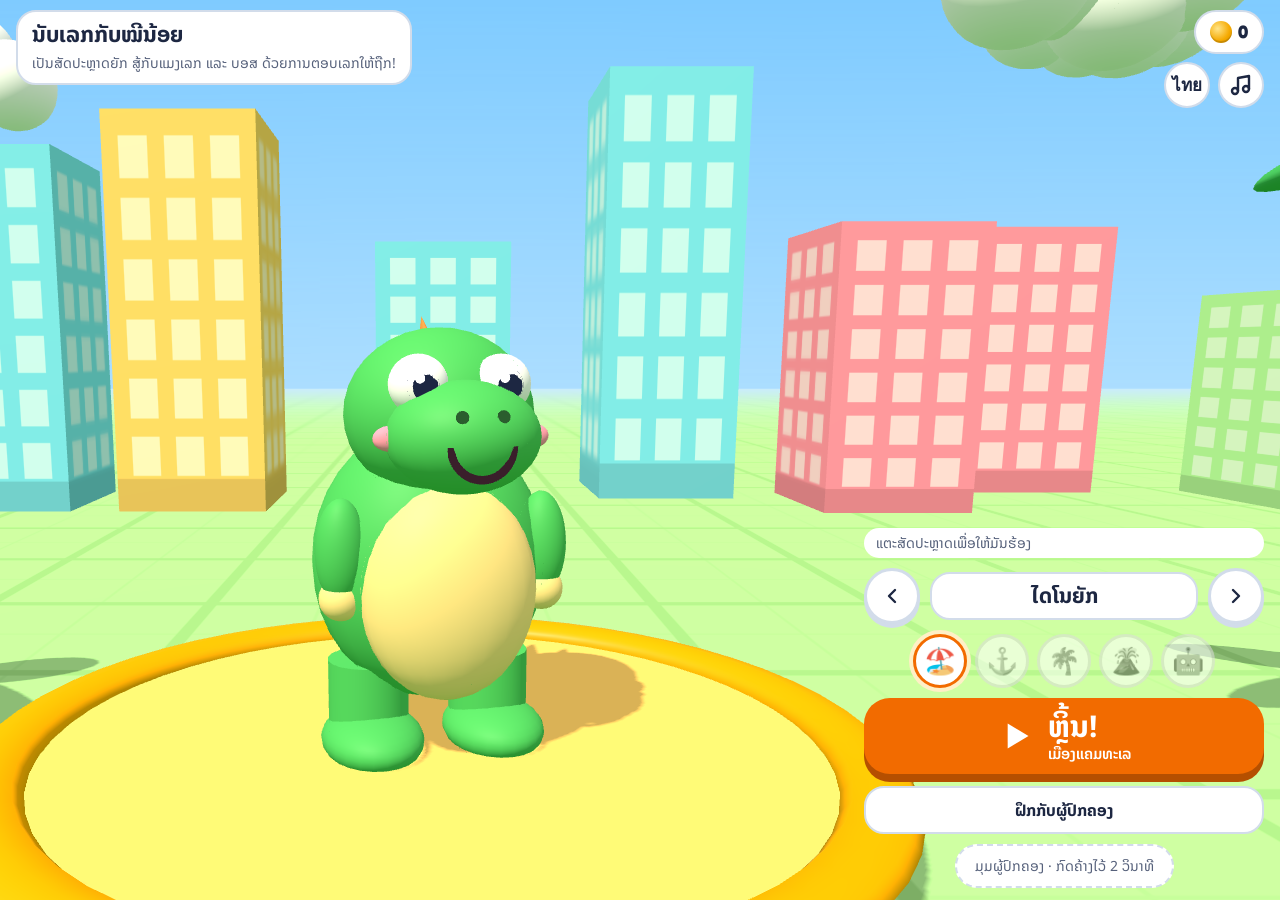
==== commit e9a4ffd9: "Add Lao and Thai lesson switching and child-friendly spoken prompts" ====
--- a/index.html
+++ b/index.html
@@ -101,6 +101,9 @@
   width: 46px; height: 46px; flex: none; border-radius: 50%; padding: 0;
   display: grid; place-items: center; background: var(--card); border: 2.5px solid var(--line);
 }
+.language-actions { display: flex; align-items: center; gap: 8px; }
+.language-actions .cta { flex: 1; }
+.quick-language { min-width: 44px; min-height: 44px; font: inherit; font-weight: 700; }
 .round-btn.off { opacity: 0.5; }
 .coin-chip {
   display: inline-flex; align-items: center; gap: 6px; min-height: 44px; padding: 0 14px;
@@ -624,7 +627,10 @@
     <div class="title-card"><h1 id="appTitle"></h1><p id="tagline"></p></div>
     <div class="top-tools">
       <span class="coin-chip"><span class="coin" aria-hidden="true"></span><span class="num" id="homeCoins">0</span></span>
-      <button class="round-btn" id="musicHome" type="button"></button>
+      <div class="language-actions">
+        <button class="round-btn quick-language" type="button" lang="th" aria-label="เปลี่ยนเป็นภาษาไทย">ไทย</button>
+        <button class="round-btn" id="musicHome" type="button"></button>
+      </div>
     </div>
   </div>
   <div class="pass"></div>
@@ -660,7 +666,10 @@
       <h1 id="practiceTitle"></h1>
     </header>
     <div class="practice-panel" id="practiceMenu">
-      <button class="btn small cta" id="practiceExample" type="button"></button>
+      <div class="language-actions">
+        <button class="btn small cta" id="practiceExample" type="button"></button>
+        <button class="round-btn quick-language" type="button" lang="th" aria-label="เปลี่ยนเป็นภาษาไทย">ไทย</button>
+      </div>
       <p id="practiceIntro"></p>
       <div class="practice-rounds" id="practiceRounds" role="group">
         <button class="btn small" id="practiceShortRound" data-round="short" aria-pressed="true" type="button"></button>
@@ -682,7 +691,7 @@
         <span class="practice-sign" aria-hidden="true"><span class="practice-creature"></span></span>
         <span><strong class="lesson-name"></strong><small class="lesson-intro"></small><small class="lesson-level"></small></span>
       </button>
-      <a class="btn small" href="lessons.html" lang="lo">📖 ບົດຮຽນຕາມປຶ້ມ ປ.1</a>
+      <a class="btn small" href="lessons.html" id="textbookLink">📖 ບົດຮຽນຕາມປຶ້ມ ປ.1</a>
     </div>
     <div class="practice-panel" id="practiceQuestion" hidden>
       <div class="practice-progress"><h2 id="practiceLessonTitle" tabindex="-1"></h2><span id="practiceProgress"></span></div>
@@ -1476,6 +1485,10 @@
   }
   function save() { try { localStorage.setItem(KEY, JSON.stringify(S)); } catch (e) { /* storage blocked: play on without saving */ } }
   let S = load();
+  try {
+    const preference = localStorage.getItem("nab-lex.language");
+    if (preference === "lo" || preference === "th") S.lang = preference;
+  } catch (e) { /* use the saved game language */ }
 
   const T = () => TEXT[S.lang];
   const fmt = (n) => (S.nativeDigits ? String(n).replace(/\d/g, (d) => DIGITS[S.lang][d]) : String(n));
@@ -1500,7 +1513,12 @@
     }
     renderVoiceNote();
   }
-  const voiceFor = (lang) => voices.find((v) => PREFIX[lang].test(v.lang)) || null;
+  function voiceFor(lang) {
+    const matches = voices.filter(v => PREFIX[lang].test(v.lang));
+    let preferred;
+    try { preferred = localStorage.getItem("nab-lex.voice." + lang); } catch (e) { /* optional */ }
+    return matches.find(v => v.voiceURI === preferred) || matches.find(v => /natural|neural/i.test(v.name)) || matches.find(v => v.default) || matches[0] || null;
+  }
   function voiceLang() {
     if (!synth || !S.voice) return null;
     if (!voicesKnown) return S.lang;
@@ -4166,6 +4184,12 @@
     const D = T(), root = document.documentElement;
     root.lang = S.lang;
     root.dataset.lang = S.lang;
+    $$(".quick-language").forEach(button => {
+      button.textContent = S.lang === "lo" ? "ไทย" : "ລາວ";
+      button.lang = S.lang === "lo" ? "th" : "lo";
+      button.setAttribute("aria-label", S.lang === "lo" ? "เปลี่ยนเป็นภาษาไทย" : "ປ່ຽນເປັນພາສາລາວ");
+    });
+    $("#textbookLink").textContent = S.lang === "th" ? "📖 บทเรียนตามหนังสือ ป.1" : "📖 ບົດຮຽນຕາມປຶ້ມ ປ.1";
     $("#appTitle").textContent = D.appName;
     $("#tagline").textContent = D.tagline;
     $("#no3dText").textContent = D.no3d;
@@ -4323,11 +4347,21 @@
   function setLang(lang) {
     if (S.lang === lang) return;
     S.lang = lang;
+    try { localStorage.setItem("nab-lex.language", lang); } catch (e) { /* session only */ }
     save();
     hush();
     applyLang();
+    if (!$("#practiceMenu").hidden) renderPracticeLessons();
     renderParent();
   }
+  $$(".quick-language").forEach(button => button.addEventListener("click", () => setLang(S.lang === "lo" ? "th" : "lo")));
+  window.addEventListener("pageshow", event => {
+    if (!event.persisted) return;
+    try {
+      const next = localStorage.getItem("nab-lex.language");
+      if (next === "lo" || next === "th") setLang(next);
+    } catch (e) { /* keep this session */ }
+  });
   function setMusic(on) {
     S.music = on;
     save();
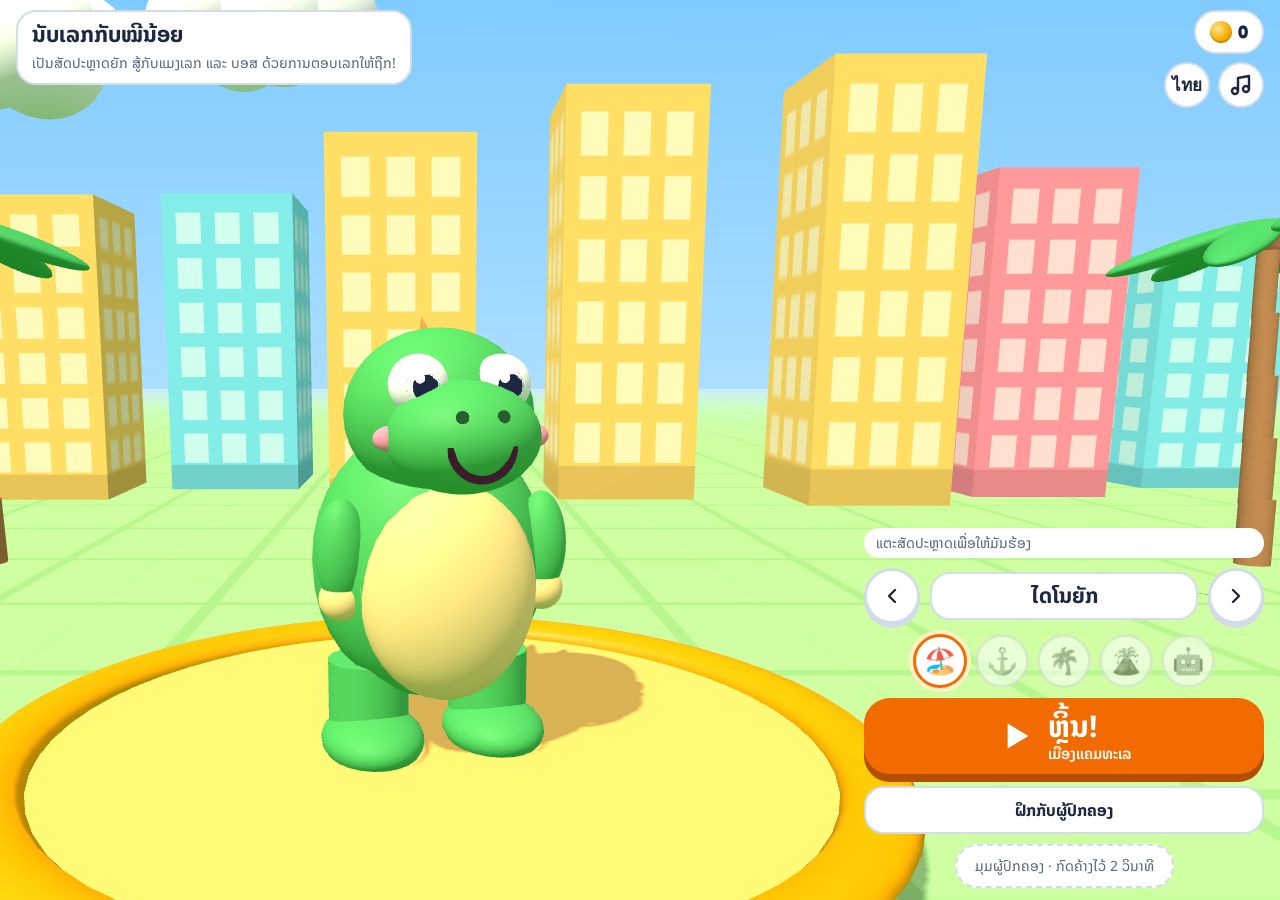
==== commit d9ace5a9: "Guide early number sense and bring Lao textbook homework to life" ====
--- a/index.html
+++ b/index.html
@@ -692,6 +692,7 @@
         <span><strong class="lesson-name"></strong><small class="lesson-intro"></small><small class="lesson-level"></small></span>
       </button>
       <a class="btn small" href="lessons.html" id="textbookLink">📖 ບົດຮຽນຕາມປຶ້ມ ປ.1</a>
+      <a class="btn small" href="lessons.html#homework" id="homeworkLink">ເຮັດວຽກບ້ານດ້ວຍຮູບ</a>
     </div>
     <div class="practice-panel" id="practiceQuestion" hidden>
       <div class="practice-progress"><h2 id="practiceLessonTitle" tabindex="-1"></h2><span id="practiceProgress"></span></div>
@@ -4190,6 +4191,7 @@
       button.setAttribute("aria-label", S.lang === "lo" ? "เปลี่ยนเป็นภาษาไทย" : "ປ່ຽນເປັນພາສາລາວ");
     });
     $("#textbookLink").textContent = S.lang === "th" ? "📖 บทเรียนตามหนังสือ ป.1" : "📖 ບົດຮຽນຕາມປຶ້ມ ປ.1";
+    $("#homeworkLink").textContent = S.lang === "th" ? "ทำโจทย์การบ้านด้วยภาพ" : "ເຮັດວຽກບ້ານດ້ວຍຮູບ";
     $("#appTitle").textContent = D.appName;
     $("#tagline").textContent = D.tagline;
     $("#no3dText").textContent = D.no3d;
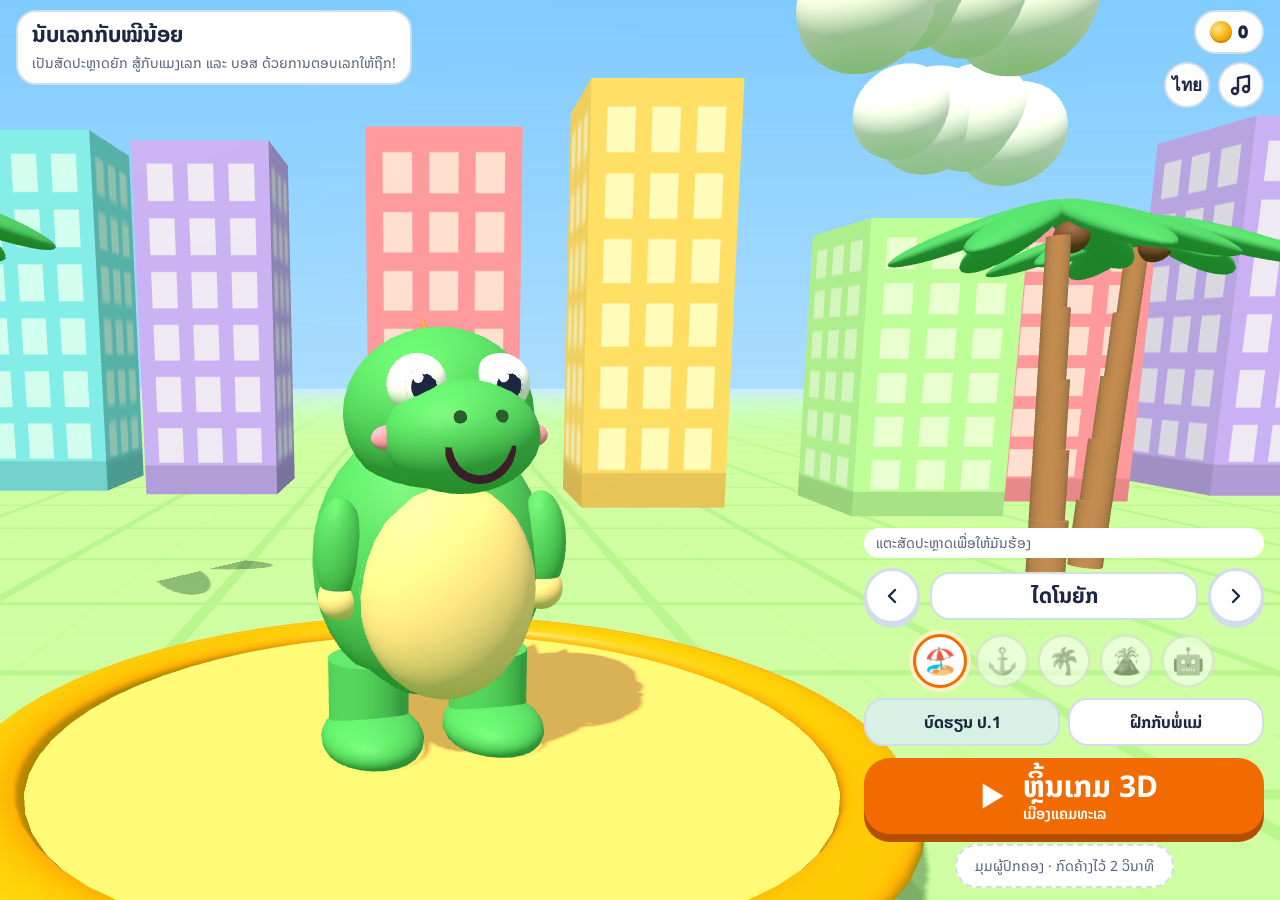
==== commit 48c8566e: "Simplify lesson navigation and size practice for phones and tablets" ====
--- a/index.html
+++ b/index.html
@@ -155,6 +155,10 @@
 .play-btn small { display: block; font-size: 15px; font-weight: 600; }
 .play-btn svg { width: 40px; height: 40px; fill: currentColor; }
 .home-actions { display: grid; gap: 12px; }
+.home-study { display: grid; grid-template-columns: 1fr 1fr; gap: 8px; }
+.home-study .btn { padding-inline: 8px; text-align: center; }
+.home-study a { display: grid; place-items: center; color: var(--ink); text-decoration: none; background: var(--leaf-soft); }
+#home:has(.no3d:not([hidden])) #playBtn { display: none; }
 .home-actions .play-btn:disabled { opacity: 0.55; cursor: default; }
 .home-foot { display: flex; justify-content: center; }
 .gate { position: relative; overflow: hidden; min-height: 44px; padding: 0 18px; border-radius: 999px; background: var(--card); border: 2px dashed var(--line); color: var(--ink-soft); font-size: 14px; }
@@ -648,11 +652,14 @@
   </div>
   <div class="cities" id="cities" hidden></div>
   <div class="home-actions">
+    <div class="home-study">
+      <a href="lessons.html" class="btn small" id="homeLessons">ບົດຮຽນ ປ.1</a>
+      <button class="btn small" id="practiceBtn" type="button"></button>
+    </div>
     <button class="play-btn" id="playBtn" type="button" disabled>
       <svg viewBox="0 0 24 24" aria-hidden="true"><path d="M7 4.5v15l12.5-7.5z"/></svg>
       <span><span id="playLabel"></span><small id="playCity"></small></span>
     </button>
-    <button class="btn small" id="practiceBtn" type="button"></button>
   </div>
   <div class="home-foot">
     <button class="gate" id="parentBtn" type="button"><span class="gate-fill"></span><span class="gate-text" id="gateText"></span></button>
@@ -968,7 +975,7 @@
     lo: {
       appName: "ນັບເລກກັບໝີນ້ອຍ",
       tagline: "ເປັນສັດປະຫຼາດຍັກ ສູ້ກັບແມງເລກ ແລະ ບອສ ດ້ວຍການຕອບເລກໃຫ້ຖືກ!",
-      play: "ຫຼິ້ນ!", locked: "ຍັງລັອກຢູ່", unlock: "ປົດລັອກ",
+      play: "ຫຼິ້ນເກມ 3D", locked: "ຍັງລັອກຢູ່", unlock: "ປົດລັອກ",
       notEnough: (n) => `ຂາດອີກ ${n} ຫຼຽນ`,
       beatToUnlock: (b) => `ຊະນະ${b}ເພື່ອປົດລັອກ`,
       unlockedNow: (m) => `ປົດລັອກ${m}ແລ້ວ!`,
@@ -1181,7 +1188,7 @@
     th: {
       appName: "นับเลขกับหมีน้อย",
       tagline: "เป็นสัตว์ประหลาดยักษ์ สู้กับแมงเลขและบอสด้วยการตอบเลขให้ถูก!",
-      play: "เล่น!", locked: "ยังล็อกอยู่", unlock: "ปลดล็อก",
+      play: "เล่นเกม 3D", locked: "ยังล็อกอยู่", unlock: "ปลดล็อก",
       notEnough: (n) => `ขาดอีก ${n} เหรียญ`,
       beatToUnlock: (b) => `ชนะ${b}เพื่อปลดล็อก`,
       unlockedNow: (m) => `ปลดล็อก${m}แล้ว!`,
@@ -4191,6 +4198,7 @@
       button.setAttribute("aria-label", S.lang === "lo" ? "เปลี่ยนเป็นภาษาไทย" : "ປ່ຽນເປັນພາສາລາວ");
     });
     $("#textbookLink").textContent = S.lang === "th" ? "📖 บทเรียนตามหนังสือ ป.1" : "📖 ບົດຮຽນຕາມປຶ້ມ ປ.1";
+    $("#homeLessons").textContent = S.lang === "th" ? "บทเรียน ป.1" : "ບົດຮຽນ ປ.1";
     $("#homeworkLink").textContent = S.lang === "th" ? "ทำโจทย์การบ้านด้วยภาพ" : "ເຮັດວຽກບ້ານດ້ວຍຮູບ";
     $("#appTitle").textContent = D.appName;
     $("#tagline").textContent = D.tagline;
@@ -4514,7 +4522,7 @@
 
   function renderPracticeLabels() {
     const D = T(), P = D.practice, drawing = P.drawing;
-    $("#practiceBtn").textContent = P.title;
+    $("#practiceBtn").textContent = S.lang === "th" ? "ฝึกกับพ่อแม่" : "ຝຶກກັບພໍ່ແມ່";
     $("#practiceTitle").textContent = P.title;
     $("#practiceBack").innerHTML = ICON.back;
     $("#practiceIntro").textContent = P.intro;
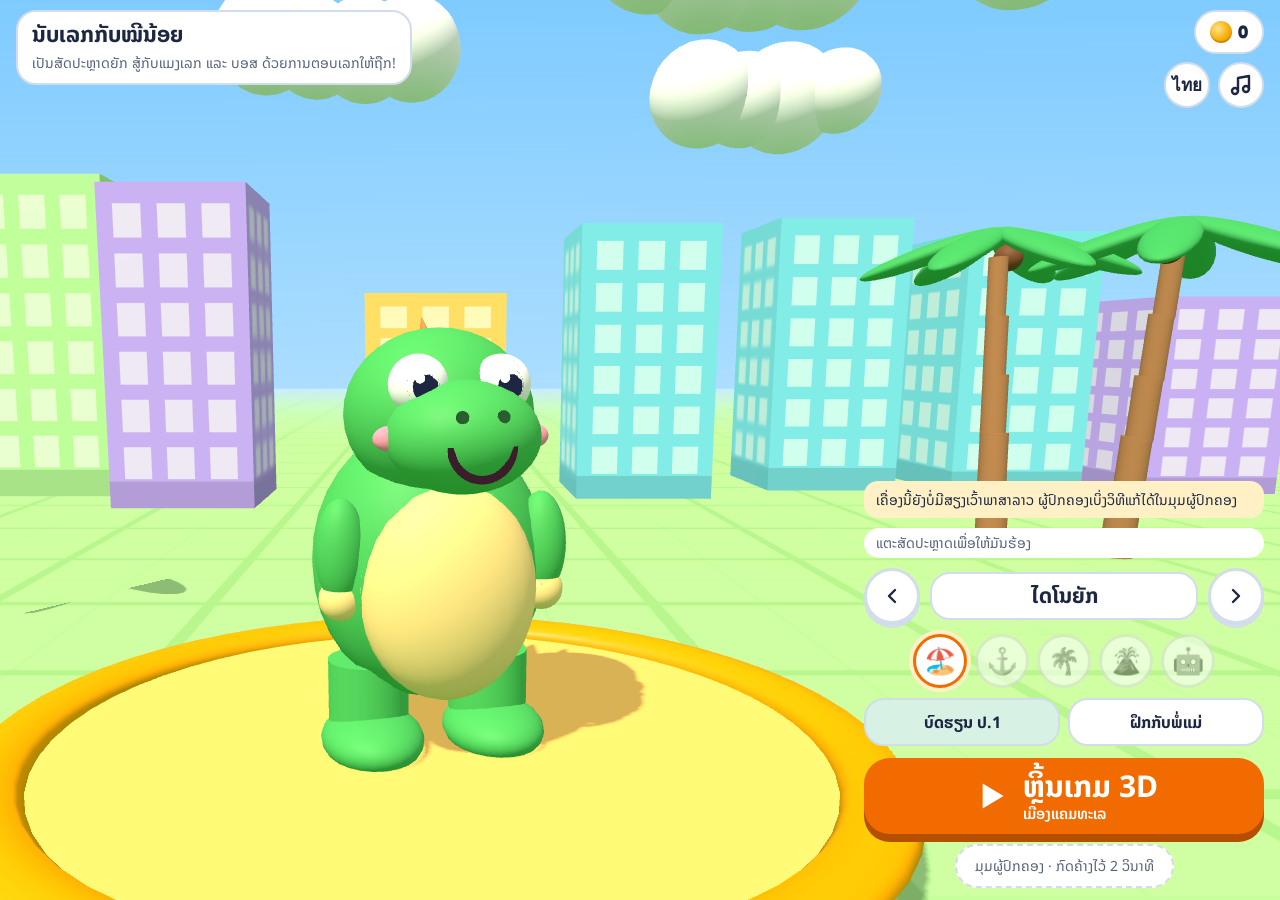
==== commit 9a582c3b: "Expose browser voice availability and test audio from a tap" ====
--- a/index.html
+++ b/index.html
@@ -1178,11 +1178,12 @@
       resetYes: "ລຶບເລີຍ", resetNo: "ຍົກເລີກ", resetDone: "ລຶບຂໍ້ມູນແລ້ວ",
       homeVoice: "ເຄື່ອງນີ້ຍັງບໍ່ມີສຽງເວົ້າພາສາລາວ ຜູ້ປົກຄອງເບິ່ງວິທີແກ້ໄດ້ໃນມຸມຜູ້ປົກຄອງ",
       voiceNote: {
-        nosynth: "ບຣາວເຊີນີ້ເວົ້າບໍ່ໄດ້ ລອງເປີດດ້ວຍ Microsoft Edge ຫຼື Chrome",
-        unknown: "ກົດທົດສອບສຽງ ເພື່ອກວດວ່າໄດ້ຍິນບໍ່",
-        ok: (v) => `ມີສຽງພາສາລາວໃນເຄື່ອງແລ້ວ (${v})`,
-        fallback: "ເຄື່ອງນີ້ບໍ່ມີສຽງລາວ ຈຶ່ງໃຊ້ສຽງໄທອ່ານແທນ · ຢາກໄດ້ສຽງລາວ ໃຫ້ເປີດລິ້ງນີ້ດ້ວຍ Microsoft Edge ໃນຄອມພິວເຕີ (ຕ້ອງຕໍ່ອິນເຕີເນັດ)",
-        missing: "ເຄື່ອງນີ້ບໍ່ມີສຽງລາວ · ເປີດລິ້ງນີ້ດ້ວຍ Microsoft Edge ໃນຄອມພິວເຕີ ຈະມີສຽງລາວ (ຕ້ອງຕໍ່ອິນເຕີເນັດ) ຫຼື ເປີດ \"ໃຊ້ສຽງໄທອ່ານແທນ\" ດ້ານເທິງ",
+        off: "ປິດສຽງອ່ານໄວ້. ເປີດສຽງອ່ານແລ້ວກົດທົດສອບໄດ້.",
+        nosynth: "ບຣາວເຊີນີ້ບໍ່ຮອງຮັບສຽງອ່ານ.",
+        unknown: "ກຳລັງຊອກຫາສຽງອ່ານໃນເຄື່ອງ.",
+        ok: (v) => `ພົບສຽງອ່ານພາສາລາວ (${v})`,
+        fallback: "ກຳລັງໃຊ້ສຽງໄທອ່ານແທນສຽງລາວ.",
+        missing: "ບຣາວເຊີນີ້ບໍ່ພົບສຽງອ່ານພາສາລາວ. ຖ້າເຄື່ອງມີສຽງໄທ ໃຫ້ເປີດໃຊ້ສຽງໄທອ່ານແທນໄດ້.",
       },
     },
     th: {
@@ -1391,11 +1392,12 @@
       resetYes: "ล้างเลย", resetNo: "ยกเลิก", resetDone: "ล้างข้อมูลแล้ว",
       homeVoice: "เครื่องนี้ยังไม่มีเสียงพูดภาษาไทย ผู้ปกครองดูวิธีเปิดได้ในมุมผู้ปกครอง",
       voiceNote: {
-        nosynth: "เบราว์เซอร์นี้พูดไม่ได้ ลองเปิดด้วย Chrome หรือ Safari แทน",
-        unknown: "กดปุ่มทดสอบเสียงเพื่อเช็กว่าได้ยินภาษาไทย",
-        ok: (v) => `มีเสียงภาษาไทยในเครื่องแล้ว (${v})`,
+        off: "ปิดเสียงอ่านอยู่ เปิดเสียงพูดแล้วกดทดสอบได้",
+        nosynth: "เบราว์เซอร์นี้ไม่รองรับเสียงอ่าน",
+        unknown: "กำลังค้นหาเสียงอ่านในเครื่อง",
+        ok: (v) => `พบเสียงอ่านภาษาไทย (${v})`,
         fallback: "",
-        missing: "เครื่องนี้ยังไม่มีเสียงภาษาไทย · Android: ตั้งค่า → ค้นหา \"ข้อความเป็นเสียงพูด\" → Google → ติดตั้งเสียงภาษาไทย · Windows: Settings → Time & language → Speech → Add voices → Thai · iPhone/iPad มีเสียงไทยอยู่แล้ว",
+        missing: "เบราว์เซอร์นี้ไม่พบเสียงอ่านภาษาไทย ลองเช็กการตั้งค่าเสียงอ่านในเครื่องแล้วกลับมากดทดสอบเสียง",
       },
     },
   };
@@ -1514,10 +1516,10 @@
   let voices = [], voicesKnown = false;
   const PREFIX = { lo: /^lo([-_]|$)/i, th: /^th([-_]|$)/i };
   const TAG = { lo: "lo-LA", th: "th-TH" };
-  function findVoices() {
+  function findVoices(settled = false) {
     if (synth) {
       try { voices = synth.getVoices() || []; } catch (e) { voices = []; }
-      if (voices.length) voicesKnown = true;
+      if (settled || voices.length) voicesKnown = true;
     }
     renderVoiceNote();
   }
@@ -1529,12 +1531,13 @@
   }
   function voiceLang() {
     if (!synth || !S.voice) return null;
-    if (!voicesKnown) return S.lang;
+    if (!voicesKnown) findVoices();
     if (voiceFor(S.lang)) return S.lang;
     if (S.lang === "lo" && S.fallback && voiceFor("th")) return "th";
     return null;
   }
   function voiceStatus() {
+    if (!S.voice) return "off";
     if (!synth) return "nosynth";
     if (!voicesKnown) return "unknown";
     if (voiceFor(S.lang)) return "ok";
@@ -1589,7 +1592,7 @@
     if (!audio) {
       try { audio = new (window.AudioContext || window.webkitAudioContext)(); } catch (e) { return null; }
     }
-    if (audio.state === "suspended") audio.resume();
+    if (audio.state === "suspended" || audio.state === "interrupted") audio.resume().catch(() => {});
     return audio;
   }
   function tone(freq, dur = 0.12, type = "sine", vol = 0.15, when = 0, dest) {
@@ -4431,6 +4434,7 @@
   $("#pDigits").addEventListener("change", (e) => { S.nativeDigits = e.target.checked; save(); applyLang(); renderParent(); });
   $("#pTest").addEventListener("click", () => {
     ctx();
+    findVoices(true);
     primeVoice();
     findVoices();
     say((D) => D.testSay).then(findVoices);
@@ -5227,13 +5231,20 @@
   applyLang();
   if (synth) {
     findVoices();
-    try { synth.addEventListener("voiceschanged", findVoices); } catch (e) { synth.onvoiceschanged = findVoices; }
-    setTimeout(findVoices, 900);
+    const refreshVoices = () => findVoices(true);
+    try { synth.addEventListener("voiceschanged", refreshVoices); } catch (e) { synth.onvoiceschanged = refreshVoices; }
+    setTimeout(refreshVoices, 1500);
   }
   if (new URLSearchParams(location.search).get("mode") === "practice") openPractice();
   else loadGame3D();
-  // browsers only allow sound after the first tap, so the home song starts then
-  window.addEventListener("pointerdown", () => { ctx(); if (current === "home" && S.music && !music.name) musicPlay("home"); }, true);
+  // A completed tap can unlock Web Audio on touch screens.
+  function unlockAudio(event) {
+    if (!event.isTrusted) return;
+    ctx();
+    if (current === "home" && S.music && !music.name) musicPlay("home");
+  }
+  window.addEventListener("pointerup", unlockAudio, true);
+  window.addEventListener("keydown", unlockAudio, true);
 })();
 </script>
 
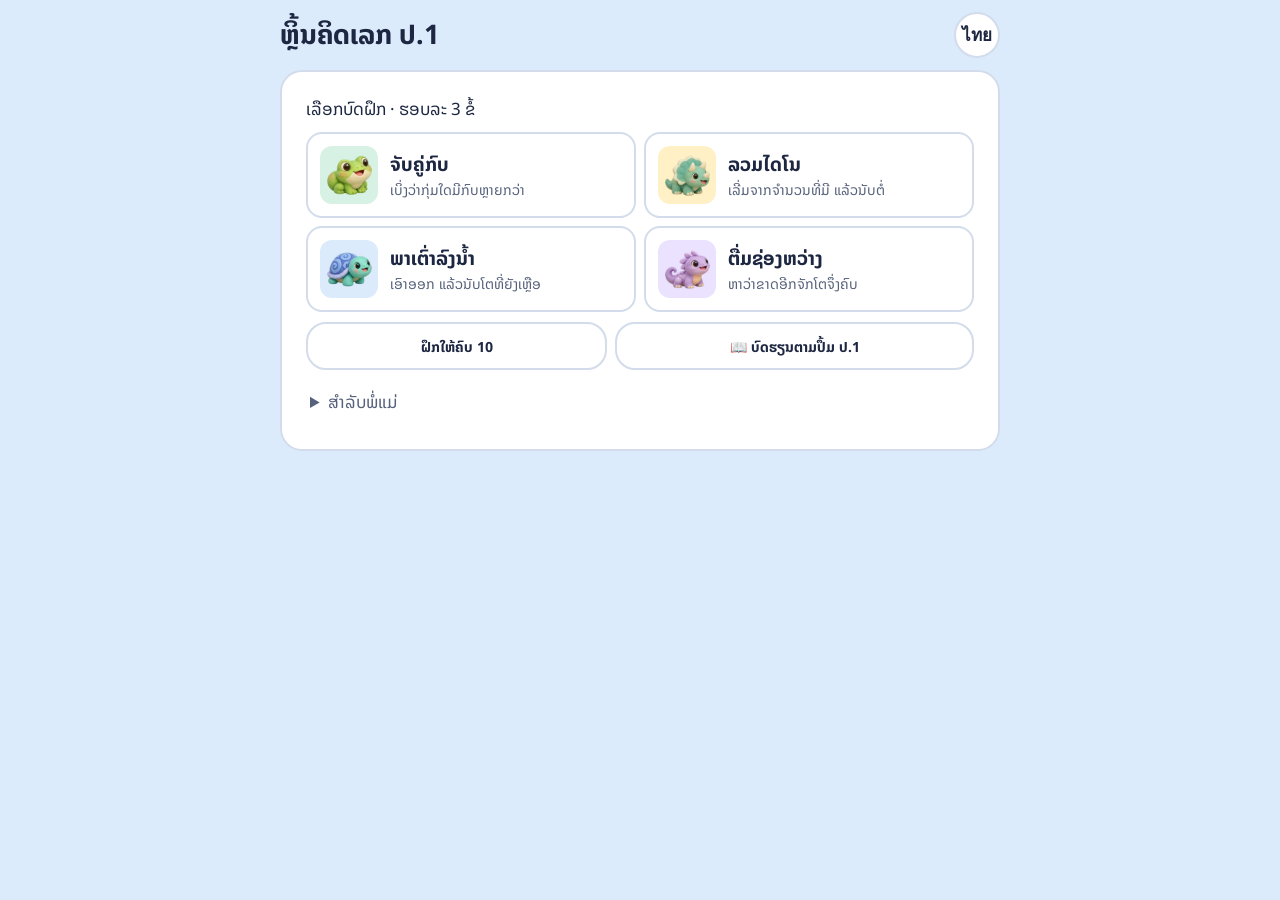
==== commit 9d8971b5: "Make textbook-aligned thinking games the main play mode" ====
--- a/index.html
+++ b/index.html
@@ -4,7 +4,7 @@
 <meta charset="utf-8">
 <meta name="viewport" content="width=device-width, initial-scale=1, viewport-fit=cover">
 <meta name="theme-color" content="#2F8BE0">
-<meta name="description" content="ເກມເລກ 3D ສຳລັບເດັກນ້ອຍ · เกมเลข 3D สำหรับเด็ก">
+<meta name="description" content="ເກມຝຶກຄິດເລກ ປ.1 · เกมฝึกคิดเลข ป.1 จับคู่ บวก ลบ และเติมช่องว่าง">
 <link rel="manifest" href="manifest.webmanifest">
 <link rel="icon" type="image/png" sizes="48x48" href="icons/favicon-48.png">
 <link rel="apple-touch-icon" href="icons/apple-touch-icon.png">
@@ -18,9 +18,6 @@
 <link rel="stylesheet" media="print" onload="this.media='all'" href="https://fonts.googleapis.com/css2?family=Fredoka:wght@500;600;700&family=Mali:wght@400;600;700&display=swap">
 <link rel="stylesheet" media="print" onload="this.media='all'" href="https://fonts.googleapis.com/css2?family=Noto+Sans+Lao:wght@400;600;700&display=swap">
 <style>
-/* Layout: a full-screen 3D city (WebGL canvas) under thin HUD layers. Home shows the chosen monster on a
-   stage with toy buttons below; play keeps the question card on top and the joystick and punch buttons
-   at the bottom, so the fight happens in the band between them. */
 :root {
   --sky-bg: #BFE8FF;
   --card: #FFFFFF; --ink: #1D2742; --ink-soft: #56617B; --line: #D2DCEA; --dim: #E6ECF5; --star-off: #D8DFEA;
@@ -176,9 +173,29 @@
 .practice-shell { max-width: 560px; margin: 0 auto; display: grid; gap: 12px; }
 .practice-header { display: flex; align-items: center; gap: 10px; }
 .practice-header h1 { font-size: clamp(20px, 5.2vw, 27px); margin: 0; }
+.practice-header .quick-language { margin-inline-start: auto; }
 .practice-panel { display: grid; gap: 12px; padding: clamp(12px, 4vw, 24px); border: 2px solid var(--line); border-radius: 22px; background: var(--card); }
 .practice-panel h2, .practice-panel p { margin: 0; }
 .practice-panel h2 { font-size: 20px; }
+.practice-topics, .practice-options { display: grid; gap: 8px; }
+.practice-links { display: flex; flex-wrap: wrap; gap: 8px; }
+.practice-links .btn { flex: 1 1 auto; }
+.practice a.btn { display: inline-flex; align-items: center; justify-content: center; text-align: center; color: var(--ink); text-decoration: none; }
+.practice[data-thinking] #practiceMenu { gap: 10px; }
+.practice[data-thinking] .practice-links .btn { padding-inline: 9px; font-size: 14px; }
+.practice[data-thinking] .lesson-level, .practice[data-thinking] #practiceGrowth,
+.practice[data-thinking] #practiceSummaryCompanion, .practice[data-thinking] #practiceAnswerExtras { display: none; }
+.practice[data-thinking] .practice-lesson { min-height: 76px; }
+.practice[data-thinking] .practice-lesson strong { font-size: 19px; }
+.practice[data-thinking] .practice-lesson small { font-size: 14px; }
+.practice[data-thinking] #practiceMore { padding: 0 4px; color: var(--ink-soft); }
+.practice[data-thinking] #practiceMore summary { min-height: 44px; padding: 9px 0; cursor: pointer; }
+.practice[data-thinking] #practiceMore .practice-options { padding-bottom: 4px; }
+.practice-chapter { display: inline-flex; align-items: center; justify-self: center; min-height: 44px; padding-inline: 5px; color: var(--ink-soft); text-align: center; font-size: 14px; text-underline-offset: 3px; }
+@media (min-width: 680px) {
+  .practice[data-thinking] .practice-shell { max-width: 720px; }
+  .practice[data-thinking] .practice-topics { grid-template-columns: repeat(2, minmax(0, 1fr)); }
+}
 .practice-rounds, .practice-answer-actions { display: flex; gap: 8px; }
 .practice-rounds .btn, .practice-answer-actions .btn { flex: 1; min-width: 0; padding-inline: 8px; }
 .practice-rounds [aria-pressed="true"] { background: var(--sky-soft); border-color: var(--sky); }
@@ -260,6 +277,13 @@
 }
 .practice-compare-stars .extra { border: 1px dashed var(--ink-soft); background: var(--card); }
 .practice-compare-stars .empty { border: 1px dotted var(--ink-soft); opacity: 0.55; }
+.practice[data-thinking] .practice-compare { grid-template-columns: 1fr; }
+.practice[data-thinking] .practice-compare-row { min-height: 74px; padding: 7px 9px; }
+.practice[data-thinking] .practice-compare-stars { grid-template-columns: repeat(var(--pair-slots, 5), minmax(0, 1fr)); gap: 4px; max-width: 500px; }
+.practice[data-thinking] .practice-compare-stars > span { position: relative; min-height: 39px; }
+.practice-compare-stars .paired { background: var(--leaf-soft); border: 1px solid var(--leaf); }
+.practice-compare-stars .paired::after { content: attr(data-pair); position: absolute; right: 1px; bottom: 1px; padding: 0 3px; border-radius: 5px; background: var(--leaf); color: var(--on-good); font: 700 12px/15px var(--font-num); }
+.practice-compare-stars .paired[data-latest] { animation: pop .26s ease-out; }
 .practice-creature {
   display: inline-block; flex: none; width: var(--creature-size, 36px); max-width: 100%; aspect-ratio: 1;
   background: url("icons/practice-creatures.webp") var(--species, 0%) var(--stage, 0%) / 400% 300% no-repeat;
@@ -624,9 +648,9 @@
 </head>
 <body>
 
-<canvas id="stage" aria-hidden="true"></canvas>
-
-<section class="screen" id="home">
+<canvas id="stage" aria-hidden="true" hidden></canvas>
+
+<section class="screen" id="home" hidden>
   <div class="home-top">
     <div class="title-card"><h1 id="appTitle"></h1><p id="tagline"></p></div>
     <div class="top-tools">
@@ -671,35 +695,47 @@
     <header class="practice-header">
       <button class="round-btn" id="practiceBack" type="button"></button>
       <h1 id="practiceTitle"></h1>
+      <button class="round-btn quick-language" type="button" lang="th" aria-label="เปลี่ยนเป็นภาษาไทย">ไทย</button>
     </header>
     <div class="practice-panel" id="practiceMenu">
-      <div class="language-actions">
-        <button class="btn small cta" id="practiceExample" type="button"></button>
-        <button class="round-btn quick-language" type="button" lang="th" aria-label="เปลี่ยนเป็นภาษาไทย">ไทย</button>
-      </div>
+      <button class="btn small cta" id="practiceExample" type="button"></button>
       <p id="practiceIntro"></p>
       <div class="practice-rounds" id="practiceRounds" role="group">
         <button class="btn small" id="practiceShortRound" data-round="short" aria-pressed="true" type="button"></button>
         <button class="btn small" id="practiceFullRound" data-round="full" aria-pressed="false" type="button"></button>
       </div>
-      <button class="practice-lesson" id="practiceAdd" data-lesson="add" type="button">
-        <span class="practice-sign" aria-hidden="true"><span class="practice-creature"></span></span>
-        <span><strong class="lesson-name"></strong><small class="lesson-intro"></small><small class="lesson-level"></small></span>
-      </button>
-      <button class="practice-lesson" id="practiceSub" data-lesson="sub" type="button">
-        <span class="practice-sign" aria-hidden="true"><span class="practice-creature"></span></span>
-        <span><strong class="lesson-name"></strong><small class="lesson-intro"></small><small class="lesson-level"></small></span>
-      </button>
-      <button class="practice-lesson" id="practiceCompareLesson" data-lesson="compare" type="button">
-        <span class="practice-sign" aria-hidden="true"><span class="practice-creature"></span></span>
-        <span><strong class="lesson-name"></strong><small class="lesson-intro"></small><small class="lesson-level"></small></span>
-      </button>
-      <button class="practice-lesson" id="practiceFill" data-lesson="fill" type="button">
-        <span class="practice-sign" aria-hidden="true"><span class="practice-creature"></span></span>
-        <span><strong class="lesson-name"></strong><small class="lesson-intro"></small><small class="lesson-level"></small></span>
-      </button>
-      <a class="btn small" href="lessons.html" id="textbookLink">📖 ບົດຮຽນຕາມປຶ້ມ ປ.1</a>
-      <a class="btn small" href="lessons.html#homework" id="homeworkLink">ເຮັດວຽກບ້ານດ້ວຍຮູບ</a>
+      <div class="practice-topics">
+        <button class="practice-lesson" id="practiceCompareLesson" data-lesson="compare" type="button">
+          <span class="practice-sign" aria-hidden="true"><span class="practice-creature"></span></span>
+          <span><strong class="lesson-name"></strong><small class="lesson-intro"></small><small class="lesson-level"></small></span>
+        </button>
+        <button class="practice-lesson" id="practiceAdd" data-lesson="add" type="button">
+          <span class="practice-sign" aria-hidden="true"><span class="practice-creature"></span></span>
+          <span><strong class="lesson-name"></strong><small class="lesson-intro"></small><small class="lesson-level"></small></span>
+        </button>
+        <button class="practice-lesson" id="practiceSub" data-lesson="sub" type="button">
+          <span class="practice-sign" aria-hidden="true"><span class="practice-creature"></span></span>
+          <span><strong class="lesson-name"></strong><small class="lesson-intro"></small><small class="lesson-level"></small></span>
+        </button>
+        <button class="practice-lesson" id="practiceFill" data-lesson="fill" type="button">
+          <span class="practice-sign" aria-hidden="true"><span class="practice-creature"></span></span>
+          <span><strong class="lesson-name"></strong><small class="lesson-intro"></small><small class="lesson-level"></small></span>
+        </button>
+      </div>
+      <div class="practice-links">
+        <a class="btn small" href="lessons.html#make-ten" id="practiceTenLink" hidden></a>
+        <a class="btn small" href="lessons.html" id="textbookLink"></a>
+        <a class="btn small" href="lessons.html#homework" id="homeworkLink"></a>
+        <a class="btn small" href="./" id="practiceGameLink"></a>
+      </div>
+      <details id="practiceMore" hidden>
+        <summary id="practiceMoreTitle"></summary>
+        <div class="practice-options">
+          <a class="btn small" href="?mode=practice" id="practiceParentLink"></a>
+          <a class="btn small" href="?mode=adventure" id="practiceAdventureLink"></a>
+          <button class="btn small" id="practiceSettings" type="button"></button>
+        </div>
+      </details>
     </div>
     <div class="practice-panel" id="practiceQuestion" hidden>
       <div class="practice-progress"><h2 id="practiceLessonTitle" tabindex="-1"></h2><span id="practiceProgress"></span></div>
@@ -715,16 +751,6 @@
       <div class="practice-instruction">
         <p id="practicePrompt" aria-live="polite"></p>
         <button class="round-btn" id="practiceSpeak" type="button">🐻</button>
-      </div>
-      <div class="practice-outcome" id="practiceOutcome" hidden>
-        <div class="practice-answer-actions">
-          <button class="btn small cta" id="practiceNext" type="button"></button>
-          <button class="btn small" id="practiceStop" type="button"></button>
-        </div>
-        <div class="practice-answer-actions">
-          <button class="btn small" id="practiceExplain" type="button" aria-expanded="false" aria-controls="practiceCompare practiceModel practiceGuideBox"></button>
-          <button class="btn small" id="practiceSwap" type="button" aria-controls="practiceEquation practiceCompare" hidden></button>
-        </div>
       </div>
       <div class="practice-companion" id="practiceGrowth" role="status" tabindex="-1" hidden>
         <span class="practice-creature" aria-hidden="true"></span><div><strong></strong><small></small></div>
@@ -756,9 +782,20 @@
         <button class="practice-compare-row" id="practiceCompareLeft" type="button" value="&gt;"><strong></strong><span class="practice-compare-stars" aria-hidden="true"></span></button>
         <button class="practice-compare-row" id="practiceCompareRight" type="button" value="&lt;" data-second><strong></strong><span class="practice-compare-stars" aria-hidden="true"></span></button>
       </div>
+      <button class="btn small cta" id="practicePair" type="button" hidden></button>
       <div class="practice-choices" id="practiceChoices" hidden></div>
       <button class="btn small" id="practiceRecount" type="button" aria-controls="practiceTray practiceCounting" hidden></button>
       <button class="btn small" id="practicePicture" type="button" aria-controls="practiceTray practiceCounting practiceCompare" hidden></button>
+      <div class="practice-outcome" id="practiceOutcome" hidden>
+        <div class="practice-answer-actions">
+          <button class="btn small cta" id="practiceNext" type="button"></button>
+          <button class="btn small" id="practiceStop" type="button"></button>
+        </div>
+        <div class="practice-answer-actions" id="practiceAnswerExtras">
+          <button class="btn small" id="practiceExplain" type="button" aria-expanded="false" aria-controls="practiceCompare practiceModel practiceGuideBox"></button>
+          <button class="btn small" id="practiceSwap" type="button" aria-controls="practiceEquation practiceCompare" hidden></button>
+        </div>
+      </div>
       <section class="practice-model" id="practiceModel" aria-labelledby="practiceModelTitle" hidden>
         <h3 id="practiceModelTitle" tabindex="-1"></h3>
         <div class="practice-model-stars" id="practiceModelStars" aria-hidden="true">
@@ -770,6 +807,7 @@
         <button class="btn small" id="practiceModelToggle" type="button"></button>
       </section>
       <details class="practice-guide" id="practiceGuideBox"><summary id="practiceGuideTitle"></summary><span id="practiceGuide"></span></details>
+      <a class="practice-chapter" id="practiceChapter" hidden></a>
     </div>
     <div class="practice-panel" id="practiceSummary" hidden>
       <h2 id="practiceSummaryTitle" tabindex="-1"></h2>
@@ -985,6 +1023,21 @@
       no3d: "ເປີດເກມ 3D ບໍ່ສຳເລັດ ກົດ «ຝຶກກັບຜູ້ປົກຄອງ» ເພື່ອຝຶກເລກໄດ້ເລີຍ",
       retry: "ລອງໃໝ່", prevMonster: "ໂຕກ່ອນ", nextMonster: "ໂຕຕໍ່ໄປ",
       back: "ກັບໜ້າຫຼັກ", replay: "ຟັງຄຳຖາມອີກເທື່ອ", musicBtn: "ເປີດ ຫຼື ປິດດົນຕີ",
+      thinking: {
+        title: "ຫຼິ້ນຄິດເລກ ປ.1", intro: "ເລືອກບົດຝຶກ · ຮອບລະ 3 ຂໍ້",
+        topics: {
+          compare: ["ຈັບຄູ່ກົບ", "ເບິ່ງວ່າກຸ່ມໃດມີກົບຫຼາຍກວ່າ"],
+          add: ["ລວມໄດໂນ", "ເລີ່ມຈາກຈຳນວນທີ່ມີ ແລ້ວນັບຕໍ່"],
+          sub: ["ພາເຕົ່າລົງນ້ຳ", "ເອົາອອກ ແລ້ວນັບໂຕທີ່ຍັງເຫຼືອ"],
+          fill: ["ຕື່ມຊ່ອງຫວ່າງ", "ຫາວ່າຂາດອີກຈັກໂຕຈຶ່ງຄົບ"],
+        },
+        pair: "ຈັບຄູ່ກົບ 1 ຄູ່", pairPrompt: "ຈັບຄູ່ກົບຈາກສອງກຸ່ມ ເທື່ອລະຄູ່",
+        group: (i, n) => `ກຸ່ມ ${i} · ${n} ໂຕ`, pickGroup: "ແຕະກຸ່ມທີ່ມີກົບເຫຼືອ ຫຼື ເລືອກ «ເທົ່າກັນ»",
+        equal: "ກົບມີຄູ່ຄົບທັງສອງກຸ່ມ. ສອງກຸ່ມມີເທົ່າກັນ.",
+        more: (total, extra) => `ກຸ່ມທີ່ມີ ${total} ໂຕ ຍັງມີກົບ ${extra} ໂຕທີ່ບໍ່ມີຄູ່. ກຸ່ມນັ້ນມີຫຼາຍກວ່າ.`,
+        ten: "ຝຶກໃຫ້ຄົບ 10", parent: "ສຳລັບພໍ່ແມ່", settings: "ຕັ້ງຄ່າ", adventure: "ເກມຜະຈົນໄພ 3D",
+        chapter: (n) => `ບົດຮຽນຕາມປຶ້ມ · ບົດທີ ${n}`,
+      },
       practice: {
         title: "ຝຶກກັບຜູ້ປົກຄອງ", intro: "ເລືອກຮອບ ແລະ ບົດຝຶກ",
         round: "ຈຳນວນຂໍ້", short: (n) => `ຮອບສັ້ນ ${n} ຂໍ້`, full: (n) => `ຮອບເຕັມ ${n} ຂໍ້`,
@@ -1199,6 +1252,21 @@
       no3d: "เปิดเกม 3D ไม่สำเร็จ กด «ฝึกกับผู้ปกครอง» เพื่อฝึกเลขได้เลย",
       retry: "ลองใหม่", prevMonster: "ตัวก่อนหน้า", nextMonster: "ตัวถัดไป",
       back: "กลับหน้าแรก", replay: "ฟังคำถามอีกครั้ง", musicBtn: "เปิดหรือปิดดนตรี",
+      thinking: {
+        title: "เล่นคิดเลข ป.1", intro: "เลือกเรื่องที่อยากฝึก · รอบละ 3 ข้อ",
+        topics: {
+          compare: ["จับคู่กบ", "ดูว่ากลุ่มไหนมีกบมากกว่า"],
+          add: ["รวมไดโนเสาร์", "เริ่มจากจำนวนที่มี แล้วนับต่อ"],
+          sub: ["พาเต่าลงน้ำ", "เอาออก แล้วนับตัวที่เหลือ"],
+          fill: ["เติมช่องว่าง", "หาว่าขาดอีกเท่าไรจึงจะครบ"],
+        },
+        pair: "จับคู่กบ 1 คู่", pairPrompt: "จับกบจากสองกลุ่มมาคู่กันทีละคู่",
+        group: (i, n) => `กลุ่ม ${i} · ${n} ตัว`, pickGroup: "แตะกลุ่มที่มีกบเหลือ หรือเลือก ‘เท่ากัน’",
+        equal: "กบมีคู่ครบทั้งสองกลุ่ม ทั้งสองกลุ่มมีเท่ากัน",
+        more: (total, extra) => `กลุ่มที่มี ${total} ตัว ยังมีกบไม่มีคู่อีก ${extra} ตัว กลุ่มนั้นจึงมีมากกว่า`,
+        ten: "ฝึกให้ครบ 10", parent: "สำหรับพ่อแม่", settings: "ตั้งค่า", adventure: "เกมผจญภัย 3D",
+        chapter: (n) => `บทเรียนตามหนังสือ · บทที่ ${n}`,
+      },
       practice: {
         title: "ฝึกกับผู้ปกครอง", intro: "เลือกรอบและบทฝึก",
         round: "จำนวนข้อ", short: (n) => `รอบสั้น ${n} ข้อ`, full: (n) => `รอบเต็ม ${n} ข้อ`,
@@ -3061,6 +3129,7 @@
     $("#home").hidden = name !== "home";
     $("#game").hidden = name !== "game";
     $("#practice").hidden = name !== "practice";
+    $("#stage").hidden = name === "practice";
     if (name !== "game") { $("#controls").hidden = true; $("#cut").hidden = true; $("#cutSkip").hidden = true; $("#joy").hidden = true; }
     cam.snap = true;
     cam.mode = "follow";
@@ -4251,6 +4320,10 @@
     $$(".seg button").forEach((b) => b.setAttribute("aria-checked", String(b.dataset.lang === S.lang)));
     $("#pFallbackRow").hidden = S.lang !== "lo";
     renderPracticeLabels();
+    if (current === "practice" && practice) {
+      if (!$("#practiceQuestion").hidden) renderPracticeContent();
+      else if (!$("#practiceSummary").hidden) renderPracticeSummary();
+    }
     renderHome();
   }
   let stepFocus = "";
@@ -4491,6 +4564,8 @@
   };
   const SHORT_PRACTICE = [0, 1, 3];
   const GUIDED_QUESTIONS = 3;
+  const THINKING_CHAPTER = {compare: 1, add: 5, sub: 6, fill: 4};
+  let practiceThinking = false;
   let practiceRound = "short";
   let practice = null;
 
@@ -4505,11 +4580,12 @@
   }
 
   function renderPracticeLessons() {
-    const P = T().practice;
+    const D = T(), P = D.practice;
     $$("#practiceMenu [data-lesson]").forEach((b) => {
       const kind = b.dataset.lesson, lesson = P[kind], stage = practiceStage(kind);
-      $(".lesson-name", b).textContent = lesson.title;
-      $(".lesson-intro", b).textContent = lesson.intro;
+      const [title, intro] = practiceThinking ? D.thinking.topics[kind] : [lesson.title, lesson.intro];
+      $(".lesson-name", b).textContent = title;
+      $(".lesson-intro", b).textContent = intro;
       $(".lesson-level", b).textContent = `${lesson.animal} · ${P.stage(fmt(stage + 1))}`;
       practiceArt(kind, stage, $(".practice-creature", b));
     });
@@ -4525,11 +4601,21 @@
   }
 
   function renderPracticeLabels() {
-    const D = T(), P = D.practice, drawing = P.drawing;
+    const D = T(), P = D.practice, drawing = P.drawing, thinking = D.thinking;
     $("#practiceBtn").textContent = S.lang === "th" ? "ฝึกกับพ่อแม่" : "ຝຶກກັບພໍ່ແມ່";
-    $("#practiceTitle").textContent = P.title;
+    $("#practiceTitle").textContent = practiceThinking ? thinking.title : P.title;
     $("#practiceBack").innerHTML = ICON.back;
-    $("#practiceIntro").textContent = P.intro;
+    $("#practiceIntro").textContent = practiceThinking ? digitsIn(thinking.intro) : P.intro;
+    $("#practiceRounds").hidden = $("#practiceExample").hidden = $("#homeworkLink").hidden = $("#practiceGameLink").hidden = practiceThinking;
+    $("#practiceTenLink").hidden = $("#practiceMore").hidden = !practiceThinking;
+    $("#textbookLink").href = practiceThinking ? "lessons.html#toc" : "lessons.html";
+    $("#practiceTenLink").textContent = digitsIn(thinking.ten);
+    $("#practiceGameLink").textContent = digitsIn(thinking.title);
+    $("#practiceMoreTitle").textContent = thinking.parent;
+    $("#practiceParentLink").textContent = P.title;
+    $("#practiceAdventureLink").textContent = digitsIn(thinking.adventure);
+    $("#practiceSettings").textContent = thinking.settings;
+    $("#practicePair").textContent = digitsIn(thinking.pair);
     label("#practiceRounds", P.round);
     $("#practiceShortRound").textContent = P.short(fmt(SHORT_PRACTICE.length));
     $("#practiceFullRound").textContent = P.full(fmt(PRACTICE_FACTS.length));
@@ -4556,6 +4642,7 @@
   }
 
   function showPracticeMenu() {
+    const previous = practice?.kind;
     practice = null;
     hush();
     const url = new URL(location.href);
@@ -4567,22 +4654,28 @@
     $("#practiceMenu").hidden = false;
     $("#practiceQuestion").hidden = true;
     $("#practiceSummary").hidden = true;
+    $("#practiceBack").hidden = practiceThinking;
     label("#practiceBack", T().back);
     $("#practice").scrollTop = 0;
-    $("#practiceExample").focus({ preventScroll: true });
+    const focus = practiceThinking ? previous && $(`#practiceMenu [data-lesson="${previous}"]`) : $("#practiceExample");
+    focus?.focus({ preventScroll: true });
   }
 
   function practiceBack() {
     if ($("#practiceMenu").hidden) { showPracticeMenu(); return; }
+    if (practiceThinking) return;
     const url = new URL(location.href);
+    if (url.searchParams.get("mode") === "adventure") {
+      setScreen("home");
+      $("#practiceBtn").focus();
+      musicPlay("home");
+      return;
+    }
     if (url.searchParams.get("mode") === "practice") {
       url.searchParams.delete("mode");
       history.replaceState(history.state, "", url);
     }
-    setScreen("home");
-    $("#practiceBtn").focus();
-    musicPlay("home");
-    loadGame3D();
+    openPractice(true);
   }
 
   function practicePrompt(D, N) {
@@ -4591,9 +4684,17 @@
     if (done) {
       if (kind === "compare") {
         const { left, right, sign } = practiceComparison();
+        if (practiceThinking) return left === right ? D.thinking.equal : D.thinking.more(N(Math.max(left, right)), N(Math.abs(left - right)));
         return `${N(left)} ${D.symWord[sign]} ${N(right)}`;
       }
       return lesson.done(N(part), N(whole), N(other));
+    }
+    if (practiceThinking && kind === "compare" && picture) {
+      if (practicePairing()) return D.thinking.pairPrompt;
+      return wrong === null ? D.thinking.pickGroup : lesson.again;
+    }
+    if (practiceThinking && picture && moved.size < moves) {
+      return lesson.step(N(practicePosition()), N(activity === "fill" ? whole : moves - moved.size));
     }
     if (wrong !== null) {
       let hint;
@@ -4696,13 +4797,14 @@
   function renderPracticeQuestion() {
     const { kind, activity, moved, moves, wrong, done, picture, sketch, showMethod } = practice;
     const P = T().practice, lesson = P[activity];
-    const compare = kind === "compare", ready = picture ? moved.size === moves : !sketch || sketch.ready;
+    const compare = kind === "compare", pairing = practicePairing();
+    const ready = picture ? moved.size === moves && !pairing : !sketch || sketch.ready;
     const prompt = practicePrompt(T(), fmt);
     if ($("#practicePrompt").textContent !== prompt) $("#practicePrompt").textContent = prompt;
-    const counting = picture && !compare && !done;
+    const counting = picture && !compare && (!done || practiceThinking);
     $("#practiceTray").hidden = !counting;
-    $("#practiceCounting").hidden = !counting;
-    $("#practiceRecount").hidden = !counting || wrong === null;
+    $("#practiceCounting").hidden = !counting || done;
+    $("#practiceRecount").hidden = !counting || done || wrong === null;
     $("#practiceDrawing").hidden = !sketch || picture || done;
     if (!$("#practiceDrawing").hidden) {
       $("#practiceCanvas").hidden = sketch.paper;
@@ -4710,8 +4812,9 @@
       $("#practiceDrawPaper").textContent = sketch.paper ? P.drawing.screen : P.drawing.paper;
       $("#practiceDrawContinue").hidden = sketch.ready;
     }
-    $("#practiceCompare").hidden = !compare || !(done ? showMethod : picture);
-    const choosingGroup = compare && picture && !done;
+    $("#practiceCompare").hidden = !compare || !(picture && (practiceThinking || !done) || showMethod);
+    $("#practicePair").hidden = !pairing;
+    const choosingGroup = compare && picture && ready && !done;
     $("#practiceChoices").toggleAttribute("data-groups", choosingGroup);
     if (compare) {
       $$("#practiceCompare button").forEach((group) => {
@@ -4729,8 +4832,8 @@
     $("#practiceSwap").hidden = !compare;
     $("#practiceExplain").textContent = showMethod ? P.hideExplain : P.explain;
     $("#practiceExplain").setAttribute("aria-expanded", String(showMethod));
-    $("#practiceGuideBox").hidden = done && !showMethod;
-    $("#practiceModel").hidden = !done || compare || !showMethod;
+    $("#practiceGuideBox").hidden = practiceThinking || done && !showMethod;
+    $("#practiceModel").hidden = practiceThinking || !done || compare || !showMethod;
     $$("#practiceChoices button").forEach((b) => b.toggleAttribute("data-wrong", b.value === String(wrong)));
   }
 
@@ -4757,19 +4860,36 @@
     return { left, right, sign: comparisonSign(left, right), swapped };
   }
 
+  function practicePairing() {
+    const {kind, picture, done, pairs, part, whole} = practice;
+    return practiceThinking && kind === "compare" && picture && !done && pairs < Math.min(part, whole);
+  }
+
+  function focusPracticePicture() {
+    const target = practice.kind !== "compare" ? "#practiceTray [data-next]" : practicePairing() ? "#practicePair" : "#practiceCompareLeft";
+    $(target)?.focus();
+  }
+
   function renderPracticeComparison() {
     const { left, right, swapped } = practiceComparison();
-    const lesson = T().practice.compare;
+    const D = T(), lesson = D.practice.compare;
     const paired = Math.min(left, right), slots = Math.max(left, right);
     const leftGroup = $("#practiceCompareLeft"), rightGroup = $("#practiceCompareRight");
     leftGroup.toggleAttribute("data-second", swapped);
     rightGroup.toggleAttribute("data-second", !swapped);
-    $("strong", leftGroup).textContent = lesson.left(fmt(left));
-    $("strong", rightGroup).textContent = lesson.right(fmt(right));
+    $("strong", leftGroup).textContent = practiceThinking ? D.thinking.group(fmt(1), fmt(left)) : lesson.left(fmt(left));
+    $("strong", rightGroup).textContent = practiceThinking ? D.thinking.group(fmt(2), fmt(right)) : lesson.right(fmt(right));
+    $("#practiceCompare").style.setProperty("--pair-slots", slots);
     [[leftGroup, left], [rightGroup, right]].forEach(([group, count]) => {
       $(".practice-compare-stars", group).replaceChildren(...range(slots).map((i) => {
         const empty = i >= count;
-        const slot = el("span", empty ? "empty" : i >= paired ? "extra" : "");
+        const matched = practiceThinking && i < practice.pairs;
+        const extra = i >= paired && (!practiceThinking || practice.pairs === paired);
+        const slot = el("span", empty ? "empty" : matched ? "paired" : extra ? "extra" : "");
+        if (matched) {
+          slot.dataset.pair = fmt(i + 1);
+          slot.toggleAttribute("data-latest", i === practice.pairs - 1 && !practice.done);
+        }
         if (!empty) slot.append(practiceArt("compare"));
         return slot;
       }));
@@ -4822,13 +4942,19 @@
   }
 
   function answerPractice(value, fromKeyboard) {
-    if (practice.done) return;
+    if (practice.done || practicePairing()) return;
     const { kind, answer, picture, wrong, step } = practice;
     practice.done = value === answer;
     practice.wrong = practice.done ? null : value;
     if (practice.done && kind === "compare" && picture) practice.showMethod = true;
+    const showHelp = practiceThinking && !practice.done && !picture;
+    if (showHelp) practice.picture = true;
     renderPracticeQuestion();
-    if (!practice.done) return;
+    if (!practice.done) {
+      if (showHelp && fromKeyboard) focusPracticePicture();
+      if (practiceThinking) say(practicePrompt);
+      return;
+    }
     hush();
     renderPracticeNotation();
     if (kind !== "compare") renderPracticeModel();
@@ -4838,7 +4964,23 @@
     else $("#practiceOutcome").scrollIntoView({ block: "nearest" });
   }
 
+  function thinkingQuestions(kind) {
+    let pairs;
+    if (kind === "compare") {
+      const [first, second] = pick([[2, 4], [4, 2], [3, 5], [5, 3]]);
+      const equal = pick([3, 4, 5]);
+      pairs = [[first, second], [equal, equal], [second + 1, first + 1]];
+    } else {
+      const guide = kind === "fill" ? COUNT_ON_EXAMPLE.questions[0] : {part: 2, whole: 5};
+      const pool = PRACTICE_ROUNDS[kind].slice(3).flat().filter(([a, b]) => a !== guide.part || b !== guide.whole);
+      pairs = [[guide.part, guide.whole], ...shuffle(pool).slice(0, 2)];
+    }
+    return pairs.map(([part, whole], index) => ({part, whole, diagram: kind === "fill" && index === 1 ? "part" : null,
+      step: index === 0 ? "objects" : "think"}));
+  }
+
   function startPractice(kind) {
+    if (practiceThinking) { showPracticeQuestion({kind, questions: thinkingQuestions(kind)}, 0); return; }
     const rounds = PRACTICE_ROUNDS[kind], short = practiceRound === "short";
     const questions = (short ? SHORT_PRACTICE : range(rounds.length)).map((source, index) => {
       const [part, whole] = pick(rounds[source]);
@@ -4859,17 +5001,14 @@
     const picture = step === "objects";
     if (step === "draw" && sketchContext === undefined) sketchContext = sketchCanvas.getContext("2d");
     const sketch = step === "draw" ? { strokes: [], paper: !sketchContext, ready: false } : null;
+    const expectedParts = picture && activity !== "add" && part !== other;
+    const values = compare ? ["<", "=", ">"] : expectedParts ? [part, other, whole].sort((a, b) => a - b) : choicesFor(answer, 0, 10);
     practice = {
-      kind, activity, diagram, questions, index, step, part, whole, other, answer, moves, picture, sketch,
+      kind, activity, diagram, questions, index, step, part, whole, other, answer, values, moves, picture, sketch, pairs: 0,
       moved: new Set(), wrong: null, done: false, showMethod: false, split: activity === "sub", swapped: false,
     };
-    const D = T(), P = D.practice;
-    $("#practiceLessonTitle").textContent = P[kind].title;
-    $("#practiceProgress").textContent = P.progress(fmt(index + 1), fmt(questions.length));
-    $("#practiceNext").textContent = index + 1 === questions.length ? P.finish : P.next;
-    $("#practiceSpeak").hidden = !S.voice || !voiceLang();
     $("#practiceGrowth").hidden = true;
-    label("#practiceBack", P.choose);
+    $("#practiceBack").hidden = false;
     sketchStroke = null;
     if (sketch) {
       practiceArt(kind, practiceStage(kind), $("#practiceDrawArt"));
@@ -4878,10 +5017,30 @@
       selectPracticeInk($("#practiceInkBlue"));
       $("#practiceDrawUndo").disabled = true;
     }
+    renderPracticeContent();
+    $("#practiceMenu").hidden = true;
+    $("#practiceSummary").hidden = true;
+    $("#practiceQuestion").hidden = false;
+    $("#practice").scrollTop = 0;
+    $("#practiceLessonTitle").focus({ preventScroll: true });
+    if (sketch) resizePracticeSketch();
+  }
+
+  function renderPracticeContent() {
+    const {kind, index, questions, values, done} = practice;
+    const D = T(), P = D.practice;
+    const compare = kind === "compare";
+    $("#practiceLessonTitle").textContent = practiceThinking ? D.thinking.topics[kind][0] : P[kind].title;
+    $("#practiceProgress").textContent = P.progress(fmt(index + 1), fmt(questions.length));
+    $("#practiceNext").textContent = index + 1 === questions.length ? P.finish : P.next;
+    $("#practiceSpeak").hidden = !S.voice || !voiceLang();
+    label("#practiceBack", P.choose);
+    const chapter = $("#practiceChapter");
+    chapter.hidden = !practiceThinking;
+    chapter.href = "lessons.html#bot-" + THINKING_CHAPTER[kind];
+    chapter.textContent = D.thinking.chapter(fmt(THINKING_CHAPTER[kind]));
     renderPracticeNotation();
     buildPracticePicture();
-    const expectedParts = picture && activity !== "add" && part !== other;
-    const values = compare ? ["<", "=", ">"] : expectedParts ? [part, other, whole].sort((a, b) => a - b) : choicesFor(answer, 0, 10);
     $("#practiceChoices").replaceChildren(...values.map((value) => {
       const b = el("button", "btn num");
       b.type = "button";
@@ -4895,22 +5054,23 @@
       b.addEventListener("click", (e) => answerPractice(value, e.detail === 0));
       return b;
     }));
+    if (done && !compare) renderPracticeModel();
+    if (!$("#practiceGrowth").hidden) renderPracticeCompanion($("#practiceGrowth"), kind, true);
     renderPracticeQuestion();
-    $("#practiceMenu").hidden = true;
-    $("#practiceSummary").hidden = true;
-    $("#practiceQuestion").hidden = false;
-    $("#practice").scrollTop = 0;
-    $("#practiceLessonTitle").focus({ preventScroll: true });
-    if (sketch) resizePracticeSketch();
-  }
-
-  function showPracticeSummary() {
+  }
+
+  function renderPracticeSummary() {
     const { kind, index, questions } = practice;
     const P = T().practice, completed = fmt(index + 1);
-    hush();
     $("#practiceSummaryTitle").textContent = index + 1 === questions.length ? P.summary(completed) : P.stopped(completed);
     $("#practiceSummaryNote").textContent = digitsIn(questions === COUNT_ON_EXAMPLE.questions ? P.exampleHome : P[kind].home);
     renderPracticeCompanion($("#practiceSummaryCompanion"), kind, false);
+    label("#practiceBack", P.choose);
+  }
+
+  function showPracticeSummary() {
+    hush();
+    renderPracticeSummary();
     $("#practiceQuestion").hidden = true;
     $("#practiceSummary").hidden = false;
     $("#practice").scrollTop = 0;
@@ -5004,14 +5164,18 @@
     }, { passive: false });
   }
 
-  function openPractice() {
+  function openPractice(thinking = false) {
     token++;  // a tap can switch modes while the city is waiting for fonts
     musicStop();
+    practiceThinking = thinking;
+    $("#practice").toggleAttribute("data-thinking", thinking);
+    renderPracticeLabels();
     setScreen("practice");
-    if (new URLSearchParams(location.search).get("example") === COUNT_ON_EXAMPLE.id) showPracticeQuestion(COUNT_ON_EXAMPLE, 0);
+    if (!thinking && new URLSearchParams(location.search).get("example") === COUNT_ON_EXAMPLE.id) showPracticeQuestion(COUNT_ON_EXAMPLE, 0);
     else showPracticeMenu();
   }
-  $("#practiceBtn").addEventListener("click", openPractice);
+  $("#practiceBtn").addEventListener("click", () => openPractice());
+  $("#practiceSettings").addEventListener("click", openParent);
   $$("#practiceRounds [data-round]").forEach((button) => button.addEventListener("click", () => {
     practiceRound = button.dataset.round;
     $$("#practiceRounds [data-round]").forEach((node) => node.setAttribute("aria-pressed", String(node === button)));
@@ -5034,6 +5198,13 @@
   $$("#practiceCompare button").forEach((group) => group.addEventListener("click", (e) => {
     answerPractice(group.value, e.detail === 0);
   }));
+  $("#practicePair").addEventListener("click", (e) => {
+    if (!practicePairing()) return;
+    practice.pairs++;
+    renderPracticeComparison();
+    renderPracticeQuestion();
+    if (!practicePairing() && e.detail === 0) $("#practiceCompareLeft").focus();
+  });
   $$("#practiceSketchTools [data-ink]").forEach((button) => onPracticeSketchAction(button, () => selectPracticeInk(button)));
   onPracticeSketchAction($("#practiceDrawUndo"), () => {
     const { strokes } = practice.sketch;
@@ -5062,7 +5233,7 @@
     practice.picture = true;
     practice.wrong = null;
     renderPracticeQuestion();
-    if (e.detail === 0) $(practice.kind === "compare" ? "#practiceCompareLeft" : "#practiceTray [data-next]").focus();
+    if (e.detail === 0) focusPracticePicture();
   });
   $("#practiceRecount").addEventListener("click", (e) => {
     hush();
@@ -5235,8 +5406,11 @@
     try { synth.addEventListener("voiceschanged", refreshVoices); } catch (e) { synth.onvoiceschanged = refreshVoices; }
     setTimeout(refreshVoices, 1500);
   }
-  if (new URLSearchParams(location.search).get("mode") === "practice") openPractice();
-  else loadGame3D();
+  const entryMode = new URLSearchParams(location.search).get("mode");
+  if (entryMode === "adventure") {
+    setScreen("home");
+    loadGame3D();
+  } else openPractice(entryMode !== "practice");
   // A completed tap can unlock Web Audio on touch screens.
   function unlockAudio(event) {
     if (!event.isTrusted) return;
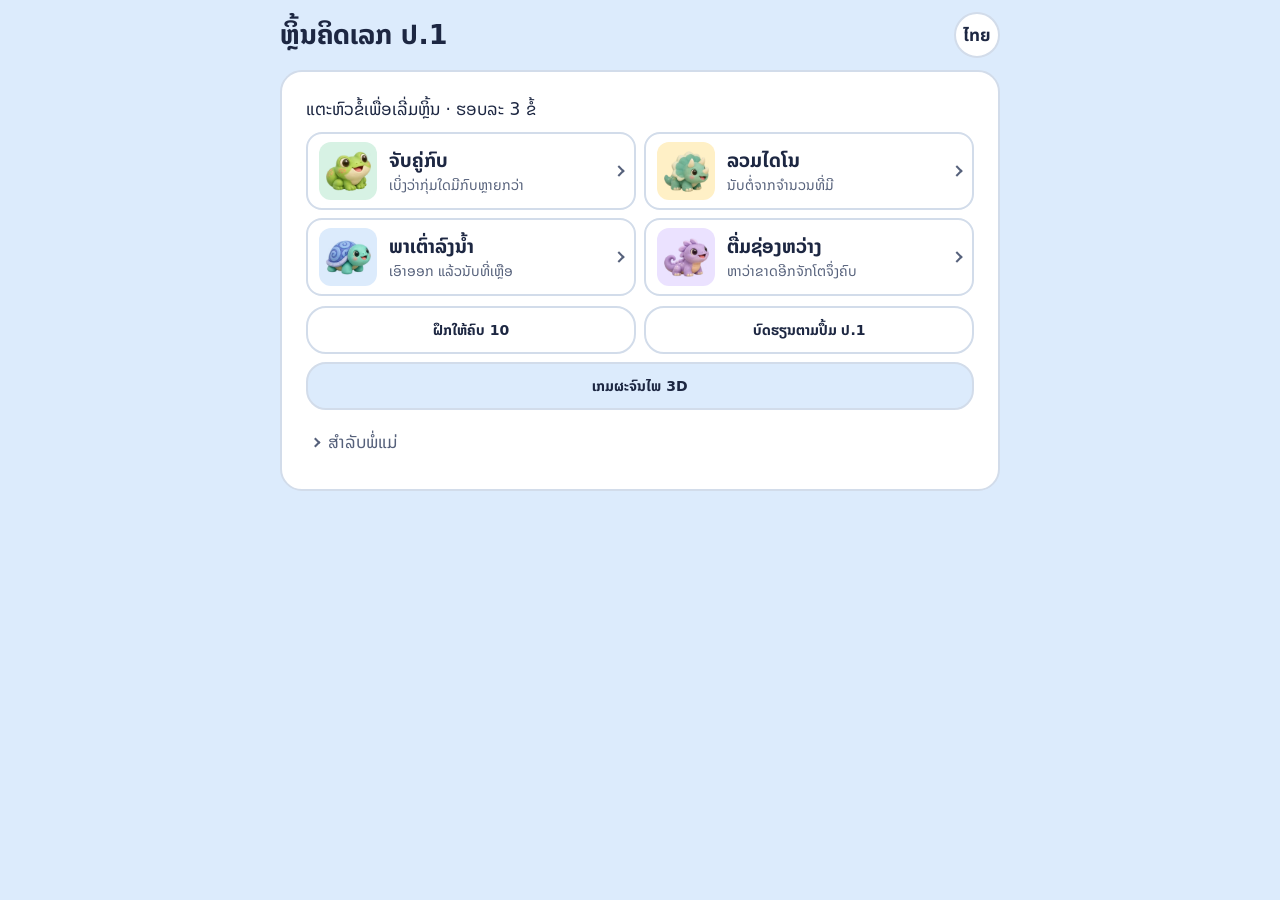
==== commit 5c4d1a49: "Render both languages locally and show the adventure link" ====
--- a/index.html
+++ b/index.html
@@ -13,10 +13,10 @@
 <meta name="apple-mobile-web-app-status-bar-style" content="black-translucent">
 <meta name="apple-mobile-web-app-title" content="ນັບເລກ">
 <title>ນັບເລກກັບໝີນ້ອຍ</title>
+<link rel="stylesheet" href="fonts/languages.css">
 <link rel="preconnect" href="https://fonts.googleapis.com">
 <link rel="preconnect" href="https://fonts.gstatic.com" crossorigin>
 <link rel="stylesheet" media="print" onload="this.media='all'" href="https://fonts.googleapis.com/css2?family=Fredoka:wght@500;600;700&family=Mali:wght@400;600;700&display=swap">
-<link rel="stylesheet" media="print" onload="this.media='all'" href="https://fonts.googleapis.com/css2?family=Noto+Sans+Lao:wght@400;600;700&display=swap">
 <style>
 :root {
   --sky-bg: #BFE8FF;
@@ -33,7 +33,7 @@
   --punch: #E64F3A; --punch-deep: #A8301F;
   --badge: #1D2742; --on-badge: #FFFFFF; --focus: #2B85DA;
   --font-text: "Noto Sans Lao", "Phetsarath OT", "Saysettha OT", "Lao UI", system-ui, sans-serif;
-  --font-num: "Fredoka", "Noto Sans Lao", "Mali", system-ui, sans-serif;
+  --font-num: "Fredoka", "Noto Sans Lao", "Mali", "Noto Sans Thai", system-ui, sans-serif;
   --font-emoji: "Apple Color Emoji", "Segoe UI Emoji", "Noto Color Emoji", sans-serif;
   --cell: clamp(22px, 6.6vw, 34px);
 }
@@ -100,7 +100,7 @@
 }
 .language-actions { display: flex; align-items: center; gap: 8px; }
 .language-actions .cta { flex: 1; }
-.quick-language { min-width: 44px; min-height: 44px; font: inherit; font-weight: 700; }
+.quick-language { min-width: 44px; min-height: 44px; font: 700 17px/1.3 "Noto Sans Thai", "Noto Sans Lao", system-ui, sans-serif; }
 .round-btn.off { opacity: 0.5; }
 .coin-chip {
   display: inline-flex; align-items: center; gap: 6px; min-height: 44px; padding: 0 14px;
@@ -182,14 +182,20 @@
 .practice-links .btn { flex: 1 1 auto; }
 .practice a.btn { display: inline-flex; align-items: center; justify-content: center; text-align: center; color: var(--ink); text-decoration: none; }
 .practice[data-thinking] #practiceMenu { gap: 10px; }
+.practice[data-thinking] .practice-links { display: grid; grid-template-columns: repeat(2, minmax(0, 1fr)); }
 .practice[data-thinking] .practice-links .btn { padding-inline: 9px; font-size: 14px; }
+#practiceAdventureLink { grid-column: 1 / -1; background: var(--sky-soft); }
 .practice[data-thinking] .lesson-level, .practice[data-thinking] #practiceGrowth,
 .practice[data-thinking] #practiceSummaryCompanion, .practice[data-thinking] #practiceAnswerExtras { display: none; }
-.practice[data-thinking] .practice-lesson { min-height: 76px; }
+.practice[data-thinking] .practice-lesson { min-height: 76px; padding: 8px 11px; }
+.practice[data-thinking] .practice-lesson::after { content: ""; width: 8px; height: 8px; flex: none; margin-inline-start: auto; border: solid var(--ink-soft); border-width: 2px 2px 0 0; transform: rotate(45deg); }
 .practice[data-thinking] .practice-lesson strong { font-size: 19px; }
 .practice[data-thinking] .practice-lesson small { font-size: 14px; }
 .practice[data-thinking] #practiceMore { padding: 0 4px; color: var(--ink-soft); }
-.practice[data-thinking] #practiceMore summary { min-height: 44px; padding: 9px 0; cursor: pointer; }
+.practice[data-thinking] #practiceMore summary { display: flex; align-items: center; gap: 9px; min-height: 44px; padding: 9px 0; list-style: none; cursor: pointer; }
+#practiceMore summary::-webkit-details-marker { display: none; }
+#practiceMore summary::before { content: ""; width: 7px; height: 7px; margin-inline-start: 2px; border: solid currentColor; border-width: 2px 2px 0 0; transform: rotate(45deg); }
+#practiceMore[open] summary::before { transform: rotate(135deg); }
 .practice[data-thinking] #practiceMore .practice-options { padding-bottom: 4px; }
 .practice-chapter { display: inline-flex; align-items: center; justify-self: center; min-height: 44px; padding-inline: 5px; color: var(--ink-soft); text-align: center; font-size: 14px; text-underline-offset: 3px; }
 @media (min-width: 680px) {
@@ -727,12 +733,12 @@
         <a class="btn small" href="lessons.html" id="textbookLink"></a>
         <a class="btn small" href="lessons.html#homework" id="homeworkLink"></a>
         <a class="btn small" href="./" id="practiceGameLink"></a>
+        <a class="btn small" href="?mode=adventure" id="practiceAdventureLink" hidden></a>
       </div>
       <details id="practiceMore" hidden>
         <summary id="practiceMoreTitle"></summary>
         <div class="practice-options">
           <a class="btn small" href="?mode=practice" id="practiceParentLink"></a>
-          <a class="btn small" href="?mode=adventure" id="practiceAdventureLink"></a>
           <button class="btn small" id="practiceSettings" type="button"></button>
         </div>
       </details>
@@ -877,8 +883,8 @@
     <div class="lang-row">
       <span>ພາສາ · ภาษา</span>
       <div class="seg" role="radiogroup" aria-label="ພາສາ · ภาษา">
-        <button type="button" role="radio" data-lang="lo">ລາວ</button>
-        <button type="button" role="radio" data-lang="th">ไทย</button>
+        <button type="button" role="radio" data-lang="lo" lang="lo">ລາວ</button>
+        <button type="button" role="radio" data-lang="th" lang="th">ไทย</button>
       </div>
     </div>
     <div class="field">
@@ -1024,11 +1030,11 @@
       retry: "ລອງໃໝ່", prevMonster: "ໂຕກ່ອນ", nextMonster: "ໂຕຕໍ່ໄປ",
       back: "ກັບໜ້າຫຼັກ", replay: "ຟັງຄຳຖາມອີກເທື່ອ", musicBtn: "ເປີດ ຫຼື ປິດດົນຕີ",
       thinking: {
-        title: "ຫຼິ້ນຄິດເລກ ປ.1", intro: "ເລືອກບົດຝຶກ · ຮອບລະ 3 ຂໍ້",
+        title: "ຫຼິ້ນຄິດເລກ ປ.1", intro: "ແຕະຫົວຂໍ້ເພື່ອເລີ່ມຫຼິ້ນ · ຮອບລະ 3 ຂໍ້",
         topics: {
           compare: ["ຈັບຄູ່ກົບ", "ເບິ່ງວ່າກຸ່ມໃດມີກົບຫຼາຍກວ່າ"],
-          add: ["ລວມໄດໂນ", "ເລີ່ມຈາກຈຳນວນທີ່ມີ ແລ້ວນັບຕໍ່"],
-          sub: ["ພາເຕົ່າລົງນ້ຳ", "ເອົາອອກ ແລ້ວນັບໂຕທີ່ຍັງເຫຼືອ"],
+          add: ["ລວມໄດໂນ", "ນັບຕໍ່ຈາກຈຳນວນທີ່ມີ"],
+          sub: ["ພາເຕົ່າລົງນ້ຳ", "ເອົາອອກ ແລ້ວນັບທີ່ເຫຼືອ"],
           fill: ["ຕື່ມຊ່ອງຫວ່າງ", "ຫາວ່າຂາດອີກຈັກໂຕຈຶ່ງຄົບ"],
         },
         pair: "ຈັບຄູ່ກົບ 1 ຄູ່", pairPrompt: "ຈັບຄູ່ກົບຈາກສອງກຸ່ມ ເທື່ອລະຄູ່",
@@ -1253,10 +1259,10 @@
       retry: "ลองใหม่", prevMonster: "ตัวก่อนหน้า", nextMonster: "ตัวถัดไป",
       back: "กลับหน้าแรก", replay: "ฟังคำถามอีกครั้ง", musicBtn: "เปิดหรือปิดดนตรี",
       thinking: {
-        title: "เล่นคิดเลข ป.1", intro: "เลือกเรื่องที่อยากฝึก · รอบละ 3 ข้อ",
+        title: "เล่นคิดเลข ป.1", intro: "แตะเรื่องที่อยากเล่น · รอบละ 3 ข้อ",
         topics: {
           compare: ["จับคู่กบ", "ดูว่ากลุ่มไหนมีกบมากกว่า"],
-          add: ["รวมไดโนเสาร์", "เริ่มจากจำนวนที่มี แล้วนับต่อ"],
+          add: ["รวมไดโนเสาร์", "นับต่อจากจำนวนที่มี"],
           sub: ["พาเต่าลงน้ำ", "เอาออก แล้วนับตัวที่เหลือ"],
           fill: ["เติมช่องว่าง", "หาว่าขาดอีกเท่าไรจึงจะครบ"],
         },
@@ -2247,7 +2253,7 @@
       roundRect(g, 18, 18, 220, 220, 56);
       g.fillStyle = fill; g.fill(); g.lineWidth = 20; g.strokeStyle = ring; g.stroke();
       g.fillStyle = state === "no" ? "#8A93A6" : "#1D2742";
-      g.font = `700 ${text.length > 1 ? 120 : 150}px Fredoka, "Noto Sans Lao", Mali, sans-serif`;
+      g.font = `700 ${text.length > 1 ? 120 : 150}px Fredoka, "Noto Sans Lao", Mali, "Noto Sans Thai", sans-serif`;
       g.textAlign = "center"; g.textBaseline = "middle";
       g.fillText(text, 128, 138);
       if (state === "no") { g.strokeStyle = "#7C8597"; g.lineWidth = 14; g.beginPath(); g.moveTo(58, 58); g.lineTo(198, 198); g.stroke(); }
@@ -3984,7 +3990,10 @@
   async function fontsReady() {
     if (!document.fonts || !document.fonts.load) return;
     try {
-      await Promise.race([Promise.all([document.fonts.load('700 120px "Fredoka"'), document.fonts.load('700 60px "Noto Sans Lao"')]), sleep(1500)]);
+      const languageFont = S.lang === "th" ? "Noto Sans Thai" : "Noto Sans Lao";
+      const numbers = document.fonts.load('700 120px "Fredoka"', "0123456789");
+      const nativeNumbers = document.fonts.load(`700 60px "${languageFont}"`, DIGITS[S.lang]);
+      await Promise.race([Promise.all([numbers, nativeNumbers]), sleep(1500)]);
     } catch (e) { /* fall back to system fonts */ }
   }
   async function startCity(ci) {
@@ -4269,7 +4278,7 @@
       button.lang = S.lang === "lo" ? "th" : "lo";
       button.setAttribute("aria-label", S.lang === "lo" ? "เปลี่ยนเป็นภาษาไทย" : "ປ່ຽນເປັນພາສາລາວ");
     });
-    $("#textbookLink").textContent = S.lang === "th" ? "📖 บทเรียนตามหนังสือ ป.1" : "📖 ບົດຮຽນຕາມປຶ້ມ ປ.1";
+    $("#textbookLink").textContent = S.lang === "th" ? "บทเรียนตามหนังสือ ป.1" : "ບົດຮຽນຕາມປຶ້ມ ປ.1";
     $("#homeLessons").textContent = S.lang === "th" ? "บทเรียน ป.1" : "ບົດຮຽນ ປ.1";
     $("#homeworkLink").textContent = S.lang === "th" ? "ทำโจทย์การบ้านด้วยภาพ" : "ເຮັດວຽກບ້ານດ້ວຍຮູບ";
     $("#appTitle").textContent = D.appName;
@@ -4607,7 +4616,7 @@
     $("#practiceBack").innerHTML = ICON.back;
     $("#practiceIntro").textContent = practiceThinking ? digitsIn(thinking.intro) : P.intro;
     $("#practiceRounds").hidden = $("#practiceExample").hidden = $("#homeworkLink").hidden = $("#practiceGameLink").hidden = practiceThinking;
-    $("#practiceTenLink").hidden = $("#practiceMore").hidden = !practiceThinking;
+    $("#practiceTenLink").hidden = $("#practiceAdventureLink").hidden = $("#practiceMore").hidden = !practiceThinking;
     $("#textbookLink").href = practiceThinking ? "lessons.html#toc" : "lessons.html";
     $("#practiceTenLink").textContent = digitsIn(thinking.ten);
     $("#practiceGameLink").textContent = digitsIn(thinking.title);
--- a/fonts/languages.css
+++ b/fonts/languages.css
@@ -0,0 +1,17 @@
+@font-face {
+  font-family: "Noto Sans Lao";
+  src: url("noto-sans-lao.woff2") format("woff2");
+  font-style: normal;
+  font-weight: 100 900;
+  font-display: swap;
+  unicode-range: U+0E81-0EDF, U+200C-200D, U+25CC;
+}
+
+@font-face {
+  font-family: "Noto Sans Thai";
+  src: url("noto-sans-thai.woff2") format("woff2");
+  font-style: normal;
+  font-weight: 100 900;
+  font-display: swap;
+  unicode-range: U+02D7, U+0303, U+0331, U+0E01-0E5B, U+200C-200D, U+25CC;
+}
